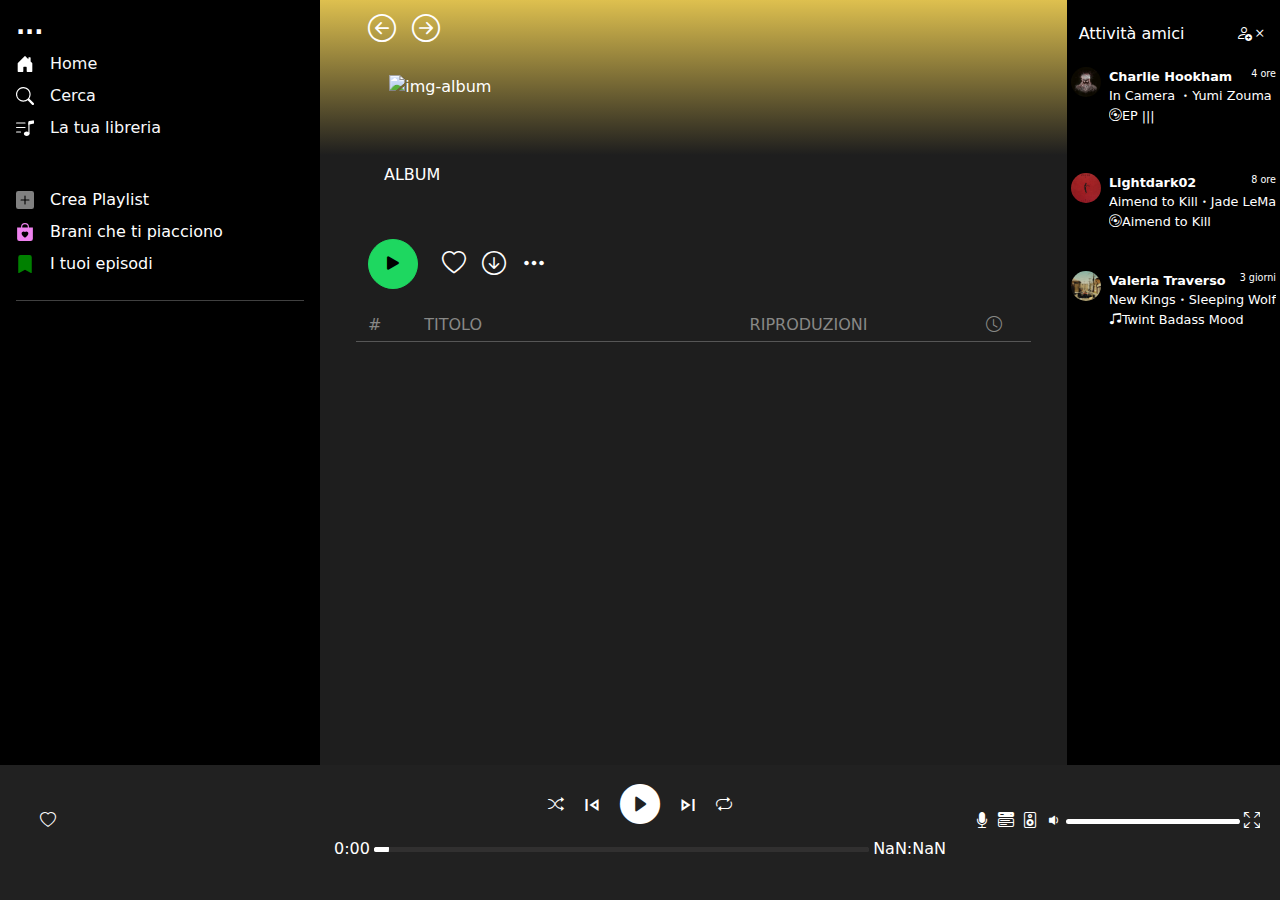
==== albumdetails.html @ baa2edf4 "Merge branch 'main' into newbranc" ====
<!DOCTYPE html>
<html lang="it" data-bs-theme="dark">

<head>
    <meta charset="utf-8" />
    <meta name="viewport" content="width=device-width, initial-scale=1" />
    <title>Album details</title>
    <link href="https://cdn.jsdelivr.net/npm/bootstrap@5.3.3/dist/css/bootstrap.min.css" rel="stylesheet"
        integrity="sha384-QWTKZyjpPEjISv5WaRU9OFeRpok6YctnYmDr5pNlyT2bRjXh0JMhjY6hW+ALEwIH" crossorigin="anonymous" />
    <link rel="stylesheet"
        href="https://fonts.googleapis.com/css2?family=Material+Symbols+Outlined:opsz,wght,FILL,GRAD@24,400,0,0" />
    <link rel="stylesheet" href="assets/style/custom-style.css" />
    <link rel="stylesheet" href="https://cdn.jsdelivr.net/npm/bootstrap-icons@1.11.3/font/bootstrap-icons.min.css">
    <link rel="icon" href="assets/imgs/main/icons8-spotify.svg" type="image/x-icon">

    <style>
        #mobileFooter {
            background-color: rgba(30, 30, 30, 0.96);
        }

        @media screen and (min-width:992px) {
            .divPlayer {
                bottom: 0 !important
            }

        }
    </style>
</head>

<body class="bg-grayMain text-white">
    <header class="d-md-none"></header>

    <main>
        <div class="container-fluid">
            <div class="row">
                <div class="col-3 bg-black d-none d-lg-flex px-3 pt-2 flex-column position-sticky top-0 left-0 overflow-hidden"
                    style="height:100vh">
                    <p class="fs-4 fw-semibold mb-2">...</p>
                    <p class="d-flex align-items-center mb-2"><img src="assets/icons/house-door-fill.svg" alt="homeIcon"
                            class="me-3"><a href="index.html" class="text-decoration-none text-light">Home</a></p>
                    <p class="d-flex align-items-center mb-2"><img src="assets/icons/search.svg" alt="searchIcon"
                            class="me-3"><a href="search.html" class="text-decoration-none text-light">Cerca</a></p>
                    <p class="d-flex align-items-center mb-5"><img src="assets/icons/music-note-list.svg"
                            alt="libraryIcon" class="me-3"><a href="#" class="text-decoration-none text-light">La tua
                            libreria</a></p>
                    <p class="d-flex align-items-center mb-2"><img src="assets/icons/plus-square-fill.svg"
                            alt="playIcon" class="me-3">Crea Playlist</p>
                    <p class="d-flex align-items-center mb-2"><img src="assets/icons/bag-heart-fill.svg" alt="heartIcon"
                            class="me-3">Brani che ti piacciono</p>
                    <p class="d-flex align-items-center mb-2"><img src="assets/icons/bookmark-fill.svg"
                            alt="episodesIcon" class="me-3">I tuoi episodi</p>
                    <hr style="border-width:1px">
                    <div>
                        <!-- Div che conterrà la lista delle playlist -->
                    </div>
                </div>
                <div class="col-12  px-5 pt-5 col-lg-7  albumHead" id="albumdettagli" style="margin-bottom: 40%;" id="centerColumn">
                    <div class="row ">
                        <div class="d-flex mt-2">
                            <i class="bi bi-arrow-left-circle fs-3"></i>
                            <i class="bi bi-arrow-right-circle fs-3 ms-3"></i>
                        </div>
                        <div class="col-3 col-md-12 text-md-center col-lg-3 mt-3 mt-lg-5 mt-sm-5 mt-xl-4">
                            <img src="" class="img-fluid" id="imgDetails" alt="img-album">
                        </div>
                        <div class="col-9 col-lg-9 d-flex flex-column ms-3  fs-sm-4  mt-xl-5 mt-xxl-8   ">
                            <p class="mt-3 mb-1">ALBUM</p>
                            <h1 class="flex-grow-2 mb-2 fs-9 fw-bold" id="title"></h1>
                            <p class="flex-grow-1" id="artist"></p>
                          </div>

                    </div>
                    <div class="mt-4 d-flex align-items-center">
                        <button type="button"  id="playArtist"  class="btn btn-primary rounded-circle me-2 "> <i class="bi bi-play-fill fs-4"></i></button>
                        <i class="bi bi-heart ms-lg-3 fs-4"></i>
                        <i class="bi bi-arrow-down-circle fs-4 ms-3"></i>
                        <i class="bi bi-three-dots fs-4 ms-3"></i>


                    </div>
                    <div class="row mt-4">
                        <div class="col-1 text-undertitle">
                            <p class="mb-1">#</p>
                        </div>
                        <div class="col-6 text-undertitle  ">
                            <p class="mb-0">TITOLO</p>
                        </div>
                        <div class="col-4 text-undertitle p-0">
                            <p class="mb-0">RIPRODUZIONI</p>
                        </div>
                        <div class="col-1">
                            <i class="bi bi-clock text-undertitle"></i>
                        </div>
                        <hr>
                    </div>

                    <div class="row mt-2" id="lists">


                    </div>

                </div>
                <div class="px-1 col-2 bg-black d-none d-lg-flex  flex-column align-content-start position-sticky top-0 right-0 overflow-hidden"
                    style="height:100vh">
                    <div class="d-flex justify-content-between m-2 align-items-center">
                        <h6 class="my-3 ">Attività amici</h6> <span><i class="bi bi-person-add "></i><i
                                class="bi bi-x "></i></span>
                    </div>
                    <div class="row h-10 mb-4 mb-md-3">
                        <div class="col-2 d-none d-lg-block">
                            <img src="./assets/imgs/main/image-1.jpg" alt="foto profilo utente"
                                class="rounded-circle h-10">
                        </div>
                        <div class="col-10 ">
                            <p class="d-flex justify-content-between my-0 fs-small"> <span class=" fw-bold">Charlie
                                    Hookham
                                </span> <span class="fs-supersmall">4 ore</span></p>
                            <p class="my-0 fs-small truncateText"><span>In Camera </span><i
                                    class="bi bi-dot "></i><span>Yumi
                                    Zouma</span></p>
                            <p class=" fs-small truncateText"><i class="bi bi-disc"></i>EP ||| </p>
                        </div>
                    </div>
                    <div class="row h-10 mb-2 mb-md-2 ">
                        <div class="col-2 d-none d-lg-block">
                            <img src="./assets/imgs/main/image-11.jpg" alt="foto profilo utente"
                                class="rounded-circle h-10">
                        </div>
                        <div class="col-10 ">
                            <p class="d-flex justify-content-between my-0 fs-small"> <span
                                    class=" fw-bold">Lightdark02</span> <span class="fs-supersmall">8 ore</span></p>
                            <p class="d-flex my-0 fs-small truncateText"><span>Aimend to Kill</span><i
                                    class="bi bi-dot"></i><span>Jade
                                    LeMac</span></p>
                            <p class="fs-11 truncateText"><i class="bi bi-disc"></i>Aimend to Kill </p>
                        </div>
                    </div>
                    <div class="row h-10">
                        <div class="col-2 d-none d-lg-block">
                            <img src="./assets/imgs/main/image-12.jpg" alt="foto profilo utente"
                                class="rounded-circle h-10">
                        </div>
                        <div class="col-10">
                            <p class="d-flex justify-content-between my-0 fs-small"> <span class=" fw-bold">Valeria
                                    Traverso</span> <span class="fs-supersmall">3 giorni</span></p>
                            <p class="d-flex my-0 fs-small truncateText"><span>New Kings </span><i
                                    class="bi bi-dot "></i><span class="fs-11">Sleeping Wolf</span></p>
                            <p class="fs-11 truncateText"><i class="bi bi-music-note-beamed"></i>Twint Badass Mood</p>
                        </div>
                    </div>
                </div>
            </div>
        </div>

        <!-- 

         </div> -->
    </main>

     <!--Player  -->
     <div class="divPlayer bg-grayMain align-items-center p-3  position-fixed bottom-10 w-100 z-3 h-15">
        <audio id="audio" crossorigin="anonymous">
            <source src="https://cdn-preview-5.dzcdn.net/stream/c-56b90c84e99cca5b7e5c7f5059e4696f-2.mp3"
                type="audio/mpeg">
            Your browser does not support the audio element.
        </audio>
        <div class="row">
            <div class="col-3 d-flex justify-content-st align-items-center text-start">
                <div class="d-flex align-items-center">
                    <div>
                        <div class="loading" id="loader"></div>
                        <img id="imgPlayer" class="divImgPlayer d-none" src="assets/imgs/search/image-1.jpeg"
                            alt="image player">
                    </div>

                    <div class="ms-2 d-none d-md-block">
                        <h6 id="titlePlayer" class="m-0"></h6>
                        <p id="artistPlayer" class="m-0"></p>
                    </div>
                    <div class="ms-2">
                        <i id="heart" class="bi bi-heart ms-2"></i>
                        <!--<i class="bi bi-heart-fill"></i> -->
                    </div>
                </div>

            </div>
            <div class="col-6 d-flex flex-column justify-content-center align-items-center z-10">
                <div class="d-flex justify-content-center align-items-center mb-2">
                    <i id="shuffleButton" class="bi bi-shuffle"></i>
                    <i id="resetButton" class="material-symbols-outlined ms-3">
                        skip_previous
                    </i>
                    <i id="play" class="bi bi-play-circle-fill ms-3 display-6"></i>
                    <i id="nextTrack" class="material-symbols-outlined ms-3">
                        skip_next
                    </i>
                    <i id="loopButton" class="bi bi-repeat ms-3"></i>
                </div>
                <div class="w-100 d-flex align-items-center">
                    <p id="currentDuration" class="m-0 me-1">0:00</p>
                    <input type="range" id="rangeAudio" class="slider w-90">
                    <p id="maxDuration" class="m-0 ms-1">3:23</p>
                </div>
            </div>
            <div class="col-3 d-flex justify-content-end align-items-center">
                <i class="bi bi-mic-fill mx-1 d-none d-lg-inline-block"></i>
                <i class="bi bi-menu-button-wide-fill mx-1 d-none d-lg-inline-block"></i>
                <i class="bi bi-speaker mx-1 d-none d-lg-inline-block"></i>

                <i class="bi bi-volume-down-fill mx-1 d-none d-md-block"></i>
                <input type="range" id="volumeControl" class="slider d-none d-md-block" min="0" max="1" step="0.01"
                    value="1">

                <i class="bi bi-arrows-fullscreen mx-1 d-none d-lg-inline-block"></i>
            </div>
        </div>
    </div>

    <div class='container-fluid position-fixed bottom-0 h-10 d-lg-none d-flex justify-content-between align-items-center'
        id="mobileFooter">
        <a href='index.html'>
            <div class="icon w-100 d-flex flex-column align-items-center ">
                <img src="assets/icons/house-door-fill.svg" alt="home" class=" d-block w-100">
                <a class="text-decoration-none text-white">Home</a>
            </div>
        </a>
        <a href='search.html'>
            <div class="icon w-100 d-flex flex-column align-items-center">
                <img src="assets/icons/search.svg" alt="search" class=" d-block w-100">
                <a class="text-decoration-none text-white">Cerca</a>
            </div>
        </a>
        <a href="library.html">
            <div class="icon w-100  d-flex flex-column align-items-center">
                <img src="assets/icons/music-note-list.svg" alt="music" class="d-block w-100">
                <a class="text-decoration-none text-white">La tua libreria</a>
            </div>
        </a>
    </div>


    <script src="https://cdn.jsdelivr.net/npm/bootstrap@5.3.3/dist/js/bootstrap.bundle.min.js"
        integrity="sha384-YvpcrYf0tY3lHB60NNkmXc5s9fDVZLESaAA55NDzOxhy9GkcIdslK1eN7N6jIeHz"
        crossorigin="anonymous"></script>
</body>
<script type="module" src="assets/js/albumdetails.js"></script>

</html>
---- assets/style/custom-style.css ----
@charset "UTF-8";
@import url("https://fonts.googleapis.com/css?family=Inconsolata:700");
.divImgPlayer {
  width: 50px;
}

.slider {
  height: 5px;
}

.divPlayer i {
  cursor: pointer;
  -webkit-user-select: none;
     -moz-user-select: none;
          user-select: none;
}

.bg-linear-gradient {
  background: linear-gradient(to right, #000000, #1E1E1E);
}

.position-top-negative {
  top: -35px;
}

.position-left-nextIcon {
  left: -25em;
}

.radius-top-left {
  border-top-left-radius: 15px;
}

.radius-top-right {
  border-top-right-radius: 15px;
}

.radius-bottom-right {
  border-bottom-right-radius: 15px;
}

.radius-bottom-left {
  border-bottom-left-radius: 15px;
}

.scaleHover {
  transition: transform 0.3s linear 0s, display 0.3s linear 0s;
}

.scaleHover:hover {
  transform: scale(1.05);
  background-color: #313030;
  z-index: 2;
}

.scaleHover:hover .card-body {
  display: block !important;
}

.scaleHover:hover .circle-button {
  display: block !important;
}

@keyframes slideInTop {
  0% {
    transform: translateY(10px);
    opacity: 0;
  }
  50% {
    transform: translateY(5px);
    opacity: 0.7;
  }
  100% {
    transform: translateY(0px);
    opacity: 1;
  }
}
.position-relative:hover .circle-button {
  display: block;
  /* Mostra il pulsante */
  animation-name: slideInTop;
  animation-timing-function: ease-in;
  animation-duration: 0.2s;
  animation-iteration-count: 1;
}

.truncateText {
  white-space: nowrap;
  overflow: hidden;
  text-overflow: ellipsis;
}

* {
  margin: 0;
  padding: 0;
  box-sizing: border-box;
}

html,
body {
  width: 100%;
  height: 100%;
}

body {
  background: #252525;
}

#albumdettagli {
  padding-top: 0 !important;
}

.container-fluid, .container-xxl, .container-xl, .container-lg, .container-md, .container-sm {
  background-color: #1E1E1E;
}

.artist-img {
  width: 30px;
  height: 30px;
  border-radius: 50%;
  -o-object-fit: cover;
     object-fit: cover;
}

.albumHead {
  background: #1E1E1E;
  background: linear-gradient(0deg, #1E1E1E 60%, #DEC04F 100%);
}

.underTitle {
  color: #888886;
}

input[type=range] {
  /* removing default appearance */
  -webkit-appearance: none;
  -moz-appearance: none;
       appearance: none;
  /* creating a custom design */
  width: 100%;
  cursor: pointer;
  outline: none;
  /*  slider progress trick  */
  overflow: hidden;
  border-radius: 16px;
}

input[type=range]::-webkit-slider-runnable-track {
  height: 20px;
  background: #313030;
  border-radius: 16px;
}

/* Track: Mozilla Firefox */
input[type=range]::-moz-range-track {
  height: 20px;
  background: #313030;
  border-radius: 16px;
}

/* Thumb: webkit */
input[type=range]::-webkit-slider-thumb {
  /* removing default appearance */
  -webkit-appearance: none;
  appearance: none;
  /* creating a custom design */
  height: 20px;
  width: 15px;
  background-color: #fff;
  border-radius: 50%;
  border: 2px solid white;
  /*  slider progress trick  */
  box-shadow: -407px 0 0 400px white;
}

/* Thumb: Firefox */
input[type=range]::-moz-range-thumb {
  height: 20px;
  width: 15px;
  background-color: #fff;
  border-radius: 50%;
  border: 1px solid white;
  /*  slider progress trick  */
  box-shadow: -407px 0 0 400px white;
}

.selected-title {
  color: #1ED760;
  font-weight: bold; /* Facoltativo: aggiunge peso al testo */
}

.search-container {
  position: relative;
  width: 100%; /* Assicurati che il contenitore abbia una larghezza specificata o ereditata */
  max-width: 600px; /* Limita la larghezza massima del contenitore, se necessario */
}

.inputSearch {
  width: 40px; /* Larghezza iniziale */
  height: 40px; /* Altezza dell'input */
  border-radius: 20px; /* Cerchio */
  border: 2px solid #888; /* Bordo */
  padding-left: 40px; /* Spazio per l'icona */
  outline: none;
  transition: width 0.8s ease, border-radius 0.8s ease, background-color 0.8s ease; /* Durata aumentata */
  background-color: #1B1B1B; /* Colore di sfondo */
  box-sizing: border-box; /* Include il padding nella larghezza totale */
}
.inputSearch.expanded {
  width: 100%; /* Espande l'input a tutta la larghezza del contenitore */
  border-radius: 10px; /* Riduce il raggio dei bordi */
  border-color: #ccc; /* Cambia il colore del bordo */
}
.inputSearch::-moz-placeholder {
  color: #aaa; /* Colore del placeholder */
  -moz-transition: opacity 0.8s ease;
  transition: opacity 0.8s ease; /* Durata aumentata */
}
.inputSearch::placeholder {
  color: #aaa; /* Colore del placeholder */
  transition: opacity 0.8s ease; /* Durata aumentata */
}
.inputSearch:focus::-moz-placeholder {
  opacity: 0; /* Nasconde il placeholder quando l'input è in focus */
}
.inputSearch:focus::placeholder {
  opacity: 0; /* Nasconde il placeholder quando l'input è in focus */
}

.search-icon {
  position: absolute;
  left: 12px; /* Posizionamento dell'icona all'interno dell'input */
  top: 50%;
  transform: translateY(-50%);
  pointer-events: none; /* Evita che l'icona sia cliccabile */
  color: #aaa; /* Colore dell'icona */
  font-size: 1.2em; /* Dimensione dell'icona */
}

.scopri .bg-red {
  background-color: #E13300;
}
.scopri .bg-blue {
  background-color: #1E3264;
}
.scopri .bg-pink {
  background-color: #E8115C;
}
.scopri .bg-green {
  background-color: #158A08;
}
.scopri .bg-brown {
  background-color: #BC5800;
}
.scopri .bg-violet {
  background-color: #8C67AC;
}
.scopri .bg-orange {
  background-color: #D84000;
}

/*!
 * Bootstrap  v5.3.3 (https://getbootstrap.com/)
 * Copyright 2011-2024 The Bootstrap Authors
 * Licensed under MIT (https://github.com/twbs/bootstrap/blob/main/LICENSE)
 */
:root,
[data-bs-theme=light] {
  --bs-blue: #0d6efd;
  --bs-indigo: #6610f2;
  --bs-purple: #6f42c1;
  --bs-pink: #d63384;
  --bs-red: #dc3545;
  --bs-orange: #fd7e14;
  --bs-yellow: #ffc107;
  --bs-green: #198754;
  --bs-teal: #20c997;
  --bs-cyan: #0dcaf0;
  --bs-black: #000;
  --bs-white: #fff;
  --bs-gray: #6c757d;
  --bs-gray-dark: #343a40;
  --bs-gray-100: #f8f9fa;
  --bs-gray-200: #e9ecef;
  --bs-gray-300: #dee2e6;
  --bs-gray-400: #ced4da;
  --bs-gray-500: #adb5bd;
  --bs-gray-600: #6c757d;
  --bs-gray-700: #495057;
  --bs-gray-800: #343a40;
  --bs-gray-900: #212529;
  --bs-primary: #1ED760;
  --bs-secondary: #6c757d;
  --bs-success: #1ACB98;
  --bs-info: #0dcaf0;
  --bs-warning: #FFAA46;
  --bs-danger: #dc3545;
  --bs-light: #f8f9fa;
  --bs-dark: #313030;
  --bs-grayground: #000000;
  --bs-grayMain: #212121;
  --bs-grayCard: #2C2C2C;
  --bs-chit: #4498E7;
  --bs-undertitle: #888886;
  --bs-min: #CEC7AD;
  --bs-primary-rgb: 30, 215, 96;
  --bs-secondary-rgb: 108, 117, 125;
  --bs-success-rgb: 26, 203, 152;
  --bs-info-rgb: 13, 202, 240;
  --bs-warning-rgb: 255, 170, 70;
  --bs-danger-rgb: 220, 53, 69;
  --bs-light-rgb: 248, 249, 250;
  --bs-dark-rgb: 49, 48, 48;
  --bs-grayground-rgb: 0, 0, 0;
  --bs-grayMain-rgb: 33, 33, 33;
  --bs-grayCard-rgb: 44, 44, 44;
  --bs-chit-rgb: 68, 152, 231;
  --bs-undertitle-rgb: 136, 136, 134;
  --bs-min-rgb: 206, 199, 173;
  --bs-primary-text-emphasis: #052c65;
  --bs-secondary-text-emphasis: #2b2f32;
  --bs-success-text-emphasis: #0a3622;
  --bs-info-text-emphasis: #055160;
  --bs-warning-text-emphasis: #664d03;
  --bs-danger-text-emphasis: #58151c;
  --bs-light-text-emphasis: #495057;
  --bs-dark-text-emphasis: #495057;
  --bs-primary-bg-subtle: #cfe2ff;
  --bs-secondary-bg-subtle: #e2e3e5;
  --bs-success-bg-subtle: #d1e7dd;
  --bs-info-bg-subtle: #cff4fc;
  --bs-warning-bg-subtle: #fff3cd;
  --bs-danger-bg-subtle: #f8d7da;
  --bs-light-bg-subtle: #fcfcfd;
  --bs-dark-bg-subtle: #ced4da;
  --bs-primary-border-subtle: #9ec5fe;
  --bs-secondary-border-subtle: #c4c8cb;
  --bs-success-border-subtle: #a3cfbb;
  --bs-info-border-subtle: #9eeaf9;
  --bs-warning-border-subtle: #ffe69c;
  --bs-danger-border-subtle: #f1aeb5;
  --bs-light-border-subtle: #e9ecef;
  --bs-dark-border-subtle: #adb5bd;
  --bs-white-rgb: 255, 255, 255;
  --bs-black-rgb: 0, 0, 0;
  --bs-font-sans-serif: system-ui, -apple-system, "Segoe UI", Roboto, "Helvetica Neue", "Noto Sans", "Liberation Sans", Arial, sans-serif, "Apple Color Emoji", "Segoe UI Emoji", "Segoe UI Symbol", "Noto Color Emoji";
  --bs-font-monospace: SFMono-Regular, Menlo, Monaco, Consolas, "Liberation Mono", "Courier New", monospace;
  --bs-gradient: linear-gradient(180deg, rgba(255, 255, 255, 0.15), rgba(255, 255, 255, 0));
  --bs-body-font-family: var(--bs-font-sans-serif);
  --bs-body-font-size: 1rem;
  --bs-body-font-weight: 400;
  --bs-body-line-height: 1.5;
  --bs-body-color: #212529;
  --bs-body-color-rgb: 33, 37, 41;
  --bs-body-bg: #fff;
  --bs-body-bg-rgb: 255, 255, 255;
  --bs-emphasis-color: #000;
  --bs-emphasis-color-rgb: 0, 0, 0;
  --bs-secondary-color: rgba(33, 37, 41, 0.75);
  --bs-secondary-color-rgb: 33, 37, 41;
  --bs-secondary-bg: #e9ecef;
  --bs-secondary-bg-rgb: 233, 236, 239;
  --bs-tertiary-color: rgba(33, 37, 41, 0.5);
  --bs-tertiary-color-rgb: 33, 37, 41;
  --bs-tertiary-bg: #f8f9fa;
  --bs-tertiary-bg-rgb: 248, 249, 250;
  --bs-heading-color: inherit;
  --bs-link-color: #0d6efd;
  --bs-link-color-rgb: 13, 110, 253;
  --bs-link-decoration: underline;
  --bs-link-hover-color: #0a58ca;
  --bs-link-hover-color-rgb: 10, 88, 202;
  --bs-code-color: #d63384;
  --bs-highlight-color: #212529;
  --bs-highlight-bg: #fff3cd;
  --bs-border-width: 1px;
  --bs-border-style: solid;
  --bs-border-color: #dee2e6;
  --bs-border-color-translucent: rgba(0, 0, 0, 0.175);
  --bs-border-radius: 0.375rem;
  --bs-border-radius-sm: 0.25rem;
  --bs-border-radius-lg: 0.5rem;
  --bs-border-radius-xl: 1rem;
  --bs-border-radius-xxl: 2rem;
  --bs-border-radius-2xl: var(--bs-border-radius-xxl);
  --bs-border-radius-pill: 50rem;
  --bs-box-shadow: 0 0.5rem 1rem rgba(0, 0, 0, 0.15);
  --bs-box-shadow-sm: 0 0.125rem 0.25rem rgba(0, 0, 0, 0.075);
  --bs-box-shadow-lg: 0 1rem 3rem rgba(0, 0, 0, 0.175);
  --bs-box-shadow-inset: inset 0 1px 2px rgba(0, 0, 0, 0.075);
  --bs-focus-ring-width: 0.25rem;
  --bs-focus-ring-opacity: 0.25;
  --bs-focus-ring-color: rgba(13, 110, 253, 0.25);
  --bs-form-valid-color: #198754;
  --bs-form-valid-border-color: #198754;
  --bs-form-invalid-color: #dc3545;
  --bs-form-invalid-border-color: #dc3545;
}

[data-bs-theme=dark] {
  color-scheme: dark;
  --bs-body-color: #dee2e6;
  --bs-body-color-rgb: 222, 226, 230;
  --bs-body-bg: #212529;
  --bs-body-bg-rgb: 33, 37, 41;
  --bs-emphasis-color: #fff;
  --bs-emphasis-color-rgb: 255, 255, 255;
  --bs-secondary-color: rgba(222, 226, 230, 0.75);
  --bs-secondary-color-rgb: 222, 226, 230;
  --bs-secondary-bg: #343a40;
  --bs-secondary-bg-rgb: 52, 58, 64;
  --bs-tertiary-color: rgba(222, 226, 230, 0.5);
  --bs-tertiary-color-rgb: 222, 226, 230;
  --bs-tertiary-bg: #2b3035;
  --bs-tertiary-bg-rgb: 43, 48, 53;
  --bs-primary-text-emphasis: #6ea8fe;
  --bs-secondary-text-emphasis: #a7acb1;
  --bs-success-text-emphasis: #75b798;
  --bs-info-text-emphasis: #6edff6;
  --bs-warning-text-emphasis: #ffda6a;
  --bs-danger-text-emphasis: #ea868f;
  --bs-light-text-emphasis: #f8f9fa;
  --bs-dark-text-emphasis: #dee2e6;
  --bs-primary-bg-subtle: #031633;
  --bs-secondary-bg-subtle: #161719;
  --bs-success-bg-subtle: #051b11;
  --bs-info-bg-subtle: #032830;
  --bs-warning-bg-subtle: #332701;
  --bs-danger-bg-subtle: #2c0b0e;
  --bs-light-bg-subtle: #343a40;
  --bs-dark-bg-subtle: #1a1d20;
  --bs-primary-border-subtle: #084298;
  --bs-secondary-border-subtle: #41464b;
  --bs-success-border-subtle: #0f5132;
  --bs-info-border-subtle: #087990;
  --bs-warning-border-subtle: #997404;
  --bs-danger-border-subtle: #842029;
  --bs-light-border-subtle: #495057;
  --bs-dark-border-subtle: #343a40;
  --bs-heading-color: inherit;
  --bs-link-color: #6ea8fe;
  --bs-link-hover-color: #8bb9fe;
  --bs-link-color-rgb: 110, 168, 254;
  --bs-link-hover-color-rgb: 139, 185, 254;
  --bs-code-color: #e685b5;
  --bs-highlight-color: #dee2e6;
  --bs-highlight-bg: #664d03;
  --bs-border-color: #495057;
  --bs-border-color-translucent: rgba(255, 255, 255, 0.15);
  --bs-form-valid-color: #75b798;
  --bs-form-valid-border-color: #75b798;
  --bs-form-invalid-color: #ea868f;
  --bs-form-invalid-border-color: #ea868f;
}

*,
*::before,
*::after {
  box-sizing: border-box;
}

@media (prefers-reduced-motion: no-preference) {
  :root {
    scroll-behavior: smooth;
  }
}

body {
  margin: 0;
  font-family: var(--bs-body-font-family);
  font-size: var(--bs-body-font-size);
  font-weight: var(--bs-body-font-weight);
  line-height: var(--bs-body-line-height);
  color: var(--bs-body-color);
  text-align: var(--bs-body-text-align);
  background-color: var(--bs-body-bg);
  -webkit-text-size-adjust: 100%;
  -webkit-tap-highlight-color: rgba(0, 0, 0, 0);
}

hr {
  margin: 1rem 0;
  color: inherit;
  border: 0;
  border-top: var(--bs-border-width) solid;
  opacity: 0.25;
}

h6, .h6, h5, .h5, h4, .h4, h3, .h3, h2, .h2, h1, .h1 {
  margin-top: 0;
  margin-bottom: 0.5rem;
  font-weight: 500;
  line-height: 1.2;
  color: var(--bs-heading-color);
}

h1, .h1 {
  font-size: calc(1.375rem + 1.5vw);
}
@media (min-width: 1200px) {
  h1, .h1 {
    font-size: 2.5rem;
  }
}

h2, .h2 {
  font-size: calc(1.325rem + 0.9vw);
}
@media (min-width: 1200px) {
  h2, .h2 {
    font-size: 2rem;
  }
}

h3, .h3 {
  font-size: calc(1.3rem + 0.6vw);
}
@media (min-width: 1200px) {
  h3, .h3 {
    font-size: 1.75rem;
  }
}

h4, .h4 {
  font-size: calc(1.275rem + 0.3vw);
}
@media (min-width: 1200px) {
  h4, .h4 {
    font-size: 1.5rem;
  }
}

h5, .h5 {
  font-size: 1.25rem;
}

h6, .h6 {
  font-size: 1rem;
}

p {
  margin-top: 0;
  margin-bottom: 1rem;
}

abbr[title] {
  -webkit-text-decoration: underline dotted;
          text-decoration: underline dotted;
  cursor: help;
  -webkit-text-decoration-skip-ink: none;
          text-decoration-skip-ink: none;
}

address {
  margin-bottom: 1rem;
  font-style: normal;
  line-height: inherit;
}

ol,
ul {
  padding-left: 2rem;
}

ol,
ul,
dl {
  margin-top: 0;
  margin-bottom: 1rem;
}

ol ol,
ul ul,
ol ul,
ul ol {
  margin-bottom: 0;
}

dt {
  font-weight: 700;
}

dd {
  margin-bottom: 0.5rem;
  margin-left: 0;
}

blockquote {
  margin: 0 0 1rem;
}

b,
strong {
  font-weight: bolder;
}

small, .small {
  font-size: 0.875em;
}

mark, .mark {
  padding: 0.1875em;
  color: var(--bs-highlight-color);
  background-color: var(--bs-highlight-bg);
}

sub,
sup {
  position: relative;
  font-size: 0.75em;
  line-height: 0;
  vertical-align: baseline;
}

sub {
  bottom: -0.25em;
}

sup {
  top: -0.5em;
}

a {
  color: rgba(var(--bs-link-color-rgb), var(--bs-link-opacity, 1));
  text-decoration: underline;
}
a:hover {
  --bs-link-color-rgb: var(--bs-link-hover-color-rgb);
}

a:not([href]):not([class]), a:not([href]):not([class]):hover {
  color: inherit;
  text-decoration: none;
}

pre,
code,
kbd,
samp {
  font-family: var(--bs-font-monospace);
  font-size: 1em;
}

pre {
  display: block;
  margin-top: 0;
  margin-bottom: 1rem;
  overflow: auto;
  font-size: 0.875em;
}
pre code {
  font-size: inherit;
  color: inherit;
  word-break: normal;
}

code {
  font-size: 0.875em;
  color: var(--bs-code-color);
  word-wrap: break-word;
}
a > code {
  color: inherit;
}

kbd {
  padding: 0.1875rem 0.375rem;
  font-size: 0.875em;
  color: var(--bs-body-bg);
  background-color: var(--bs-body-color);
  border-radius: 0.25rem;
}
kbd kbd {
  padding: 0;
  font-size: 1em;
}

figure {
  margin: 0 0 1rem;
}

img,
svg {
  vertical-align: middle;
}

table {
  caption-side: bottom;
  border-collapse: collapse;
}

caption {
  padding-top: 0.5rem;
  padding-bottom: 0.5rem;
  color: var(--bs-secondary-color);
  text-align: left;
}

th {
  text-align: inherit;
  text-align: -webkit-match-parent;
}

thead,
tbody,
tfoot,
tr,
td,
th {
  border-color: inherit;
  border-style: solid;
  border-width: 0;
}

label {
  display: inline-block;
}

button {
  border-radius: 0;
}

button:focus:not(:focus-visible) {
  outline: 0;
}

input,
button,
select,
optgroup,
textarea {
  margin: 0;
  font-family: inherit;
  font-size: inherit;
  line-height: inherit;
}

button,
select {
  text-transform: none;
}

[role=button] {
  cursor: pointer;
}

select {
  word-wrap: normal;
}
select:disabled {
  opacity: 1;
}

[list]:not([type=date]):not([type=datetime-local]):not([type=month]):not([type=week]):not([type=time])::-webkit-calendar-picker-indicator {
  display: none !important;
}

button,
[type=button],
[type=reset],
[type=submit] {
  -webkit-appearance: button;
}
button:not(:disabled),
[type=button]:not(:disabled),
[type=reset]:not(:disabled),
[type=submit]:not(:disabled) {
  cursor: pointer;
}

::-moz-focus-inner {
  padding: 0;
  border-style: none;
}

textarea {
  resize: vertical;
}

fieldset {
  min-width: 0;
  padding: 0;
  margin: 0;
  border: 0;
}

legend {
  float: left;
  width: 100%;
  padding: 0;
  margin-bottom: 0.5rem;
  font-size: calc(1.275rem + 0.3vw);
  line-height: inherit;
}
@media (min-width: 1200px) {
  legend {
    font-size: 1.5rem;
  }
}
legend + * {
  clear: left;
}

::-webkit-datetime-edit-fields-wrapper,
::-webkit-datetime-edit-text,
::-webkit-datetime-edit-minute,
::-webkit-datetime-edit-hour-field,
::-webkit-datetime-edit-day-field,
::-webkit-datetime-edit-month-field,
::-webkit-datetime-edit-year-field {
  padding: 0;
}

::-webkit-inner-spin-button {
  height: auto;
}

[type=search] {
  -webkit-appearance: textfield;
  outline-offset: -2px;
}

/* rtl:raw:
[type="tel"],
[type="url"],
[type="email"],
[type="number"] {
  direction: ltr;
}
*/
::-webkit-search-decoration {
  -webkit-appearance: none;
}

::-webkit-color-swatch-wrapper {
  padding: 0;
}

::file-selector-button {
  font: inherit;
  -webkit-appearance: button;
}

output {
  display: inline-block;
}

iframe {
  border: 0;
}

summary {
  display: list-item;
  cursor: pointer;
}

progress {
  vertical-align: baseline;
}

[hidden] {
  display: none !important;
}

.lead {
  font-size: 1.25rem;
  font-weight: 300;
}

.display-1 {
  font-size: calc(1.625rem + 4.5vw);
  font-weight: 300;
  line-height: 1.2;
}
@media (min-width: 1200px) {
  .display-1 {
    font-size: 5rem;
  }
}

.display-2 {
  font-size: calc(1.575rem + 3.9vw);
  font-weight: 300;
  line-height: 1.2;
}
@media (min-width: 1200px) {
  .display-2 {
    font-size: 4.5rem;
  }
}

.display-3 {
  font-size: calc(1.525rem + 3.3vw);
  font-weight: 300;
  line-height: 1.2;
}
@media (min-width: 1200px) {
  .display-3 {
    font-size: 4rem;
  }
}

.display-4 {
  font-size: calc(1.475rem + 2.7vw);
  font-weight: 300;
  line-height: 1.2;
}
@media (min-width: 1200px) {
  .display-4 {
    font-size: 3.5rem;
  }
}

.display-5 {
  font-size: calc(1.425rem + 2.1vw);
  font-weight: 300;
  line-height: 1.2;
}
@media (min-width: 1200px) {
  .display-5 {
    font-size: 3rem;
  }
}

.display-6 {
  font-size: calc(1.375rem + 1.5vw);
  font-weight: 300;
  line-height: 1.2;
}
@media (min-width: 1200px) {
  .display-6 {
    font-size: 2.5rem;
  }
}

.display-7 {
  font-size: calc(1.325rem + 0.9vw);
  font-weight: 300;
  line-height: 1.2;
}
@media (min-width: 1200px) {
  .display-7 {
    font-size: 2rem;
  }
}

.display-8 {
  font-size: calc(1.275rem + 0.3vw);
  font-weight: 300;
  line-height: 1.2;
}
@media (min-width: 1200px) {
  .display-8 {
    font-size: 1.5rem;
  }
}

.display-9 {
  font-size: 1rem;
  font-weight: 300;
  line-height: 1.2;
}

.display-10 {
  font-size: 0.5rem;
  font-weight: 300;
  line-height: 1.2;
}

.list-unstyled {
  padding-left: 0;
  list-style: none;
}

.list-inline {
  padding-left: 0;
  list-style: none;
}

.list-inline-item {
  display: inline-block;
}
.list-inline-item:not(:last-child) {
  margin-right: 0.5rem;
}

.initialism {
  font-size: 0.875em;
  text-transform: uppercase;
}

.blockquote {
  margin-bottom: 1rem;
  font-size: 1.25rem;
}
.blockquote > :last-child {
  margin-bottom: 0;
}

.blockquote-footer {
  margin-top: -1rem;
  margin-bottom: 1rem;
  font-size: 0.875em;
  color: #6c757d;
}
.blockquote-footer::before {
  content: "— ";
}

.img-fluid {
  max-width: 100%;
  height: auto;
}

.img-thumbnail {
  padding: 0.25rem;
  background-color: var(--bs-body-bg);
  border: var(--bs-border-width) solid var(--bs-border-color);
  border-radius: var(--bs-border-radius);
  max-width: 100%;
  height: auto;
}

.figure {
  display: inline-block;
}

.figure-img {
  margin-bottom: 0.5rem;
  line-height: 1;
}

.figure-caption {
  font-size: 0.875em;
  color: var(--bs-secondary-color);
}

.container,
.container-fluid,
.container-xxl,
.container-xl,
.container-lg,
.container-md,
.container-sm {
  --bs-gutter-x: 1.5rem;
  --bs-gutter-y: 0;
  width: 100%;
  padding-right: calc(var(--bs-gutter-x) * 0.5);
  padding-left: calc(var(--bs-gutter-x) * 0.5);
  margin-right: auto;
  margin-left: auto;
}

@media (min-width: 576px) {
  .container-sm, .container {
    max-width: 540px;
  }
}
@media (min-width: 768px) {
  .container-md, .container-sm, .container {
    max-width: 720px;
  }
}
@media (min-width: 992px) {
  .container-lg, .container-md, .container-sm, .container {
    max-width: 960px;
  }
}
@media (min-width: 1200px) {
  .container-xl, .container-lg, .container-md, .container-sm, .container {
    max-width: 1140px;
  }
}
@media (min-width: 1400px) {
  .container-xxl, .container-xl, .container-lg, .container-md, .container-sm, .container {
    max-width: 1320px;
  }
}
:root {
  --bs-breakpoint-xs: 0;
  --bs-breakpoint-sm: 576px;
  --bs-breakpoint-md: 768px;
  --bs-breakpoint-lg: 992px;
  --bs-breakpoint-xl: 1200px;
  --bs-breakpoint-xxl: 1400px;
}

.row {
  --bs-gutter-x: 1.5rem;
  --bs-gutter-y: 0;
  display: flex;
  flex-wrap: wrap;
  margin-top: calc(-1 * var(--bs-gutter-y));
  margin-right: calc(-0.5 * var(--bs-gutter-x));
  margin-left: calc(-0.5 * var(--bs-gutter-x));
}
.row > * {
  flex-shrink: 0;
  width: 100%;
  max-width: 100%;
  padding-right: calc(var(--bs-gutter-x) * 0.5);
  padding-left: calc(var(--bs-gutter-x) * 0.5);
  margin-top: var(--bs-gutter-y);
}

.col {
  flex: 1 0 0%;
}

.row-cols-auto > * {
  flex: 0 0 auto;
  width: auto;
}

.row-cols-1 > * {
  flex: 0 0 auto;
  width: 100%;
}

.row-cols-2 > * {
  flex: 0 0 auto;
  width: 50%;
}

.row-cols-3 > * {
  flex: 0 0 auto;
  width: 33.33333333%;
}

.row-cols-4 > * {
  flex: 0 0 auto;
  width: 25%;
}

.row-cols-5 > * {
  flex: 0 0 auto;
  width: 20%;
}

.row-cols-6 > * {
  flex: 0 0 auto;
  width: 16.66666667%;
}

.col-auto {
  flex: 0 0 auto;
  width: auto;
}

.col-1 {
  flex: 0 0 auto;
  width: 8.33333333%;
}

.col-2 {
  flex: 0 0 auto;
  width: 16.66666667%;
}

.col-3 {
  flex: 0 0 auto;
  width: 25%;
}

.col-4 {
  flex: 0 0 auto;
  width: 33.33333333%;
}

.col-5 {
  flex: 0 0 auto;
  width: 41.66666667%;
}

.col-6 {
  flex: 0 0 auto;
  width: 50%;
}

.col-7 {
  flex: 0 0 auto;
  width: 58.33333333%;
}

.col-8 {
  flex: 0 0 auto;
  width: 66.66666667%;
}

.col-9 {
  flex: 0 0 auto;
  width: 75%;
}

.col-10 {
  flex: 0 0 auto;
  width: 83.33333333%;
}

.col-11 {
  flex: 0 0 auto;
  width: 91.66666667%;
}

.col-12 {
  flex: 0 0 auto;
  width: 100%;
}

.offset-1 {
  margin-left: 8.33333333%;
}

.offset-2 {
  margin-left: 16.66666667%;
}

.offset-3 {
  margin-left: 25%;
}

.offset-4 {
  margin-left: 33.33333333%;
}

.offset-5 {
  margin-left: 41.66666667%;
}

.offset-6 {
  margin-left: 50%;
}

.offset-7 {
  margin-left: 58.33333333%;
}

.offset-8 {
  margin-left: 66.66666667%;
}

.offset-9 {
  margin-left: 75%;
}

.offset-10 {
  margin-left: 83.33333333%;
}

.offset-11 {
  margin-left: 91.66666667%;
}

.g-0,
.gx-0 {
  --bs-gutter-x: 0;
}

.g-0,
.gy-0 {
  --bs-gutter-y: 0;
}

.g-1,
.gx-1 {
  --bs-gutter-x: 0.25rem;
}

.g-1,
.gy-1 {
  --bs-gutter-y: 0.25rem;
}

.g-2,
.gx-2 {
  --bs-gutter-x: 0.5rem;
}

.g-2,
.gy-2 {
  --bs-gutter-y: 0.5rem;
}

.g-3,
.gx-3 {
  --bs-gutter-x: 1rem;
}

.g-3,
.gy-3 {
  --bs-gutter-y: 1rem;
}

.g-4,
.gx-4 {
  --bs-gutter-x: 1.5rem;
}

.g-4,
.gy-4 {
  --bs-gutter-y: 1.5rem;
}

.g-5,
.gx-5 {
  --bs-gutter-x: 3rem;
}

.g-5,
.gy-5 {
  --bs-gutter-y: 3rem;
}

.g-6,
.gx-6 {
  --bs-gutter-x: 4rem;
}

.g-6,
.gy-6 {
  --bs-gutter-y: 4rem;
}

.g-7,
.gx-7 {
  --bs-gutter-x: 5rem;
}

.g-7,
.gy-7 {
  --bs-gutter-y: 5rem;
}

.g-8,
.gx-8 {
  --bs-gutter-x: 6rem;
}

.g-8,
.gy-8 {
  --bs-gutter-y: 6rem;
}

.g-9,
.gx-9 {
  --bs-gutter-x: 7rem;
}

.g-9,
.gy-9 {
  --bs-gutter-y: 7rem;
}

.g-10,
.gx-10 {
  --bs-gutter-x: 8rem;
}

.g-10,
.gy-10 {
  --bs-gutter-y: 8rem;
}

@media (min-width: 576px) {
  .col-sm {
    flex: 1 0 0%;
  }
  .row-cols-sm-auto > * {
    flex: 0 0 auto;
    width: auto;
  }
  .row-cols-sm-1 > * {
    flex: 0 0 auto;
    width: 100%;
  }
  .row-cols-sm-2 > * {
    flex: 0 0 auto;
    width: 50%;
  }
  .row-cols-sm-3 > * {
    flex: 0 0 auto;
    width: 33.33333333%;
  }
  .row-cols-sm-4 > * {
    flex: 0 0 auto;
    width: 25%;
  }
  .row-cols-sm-5 > * {
    flex: 0 0 auto;
    width: 20%;
  }
  .row-cols-sm-6 > * {
    flex: 0 0 auto;
    width: 16.66666667%;
  }
  .col-sm-auto {
    flex: 0 0 auto;
    width: auto;
  }
  .col-sm-1 {
    flex: 0 0 auto;
    width: 8.33333333%;
  }
  .col-sm-2 {
    flex: 0 0 auto;
    width: 16.66666667%;
  }
  .col-sm-3 {
    flex: 0 0 auto;
    width: 25%;
  }
  .col-sm-4 {
    flex: 0 0 auto;
    width: 33.33333333%;
  }
  .col-sm-5 {
    flex: 0 0 auto;
    width: 41.66666667%;
  }
  .col-sm-6 {
    flex: 0 0 auto;
    width: 50%;
  }
  .col-sm-7 {
    flex: 0 0 auto;
    width: 58.33333333%;
  }
  .col-sm-8 {
    flex: 0 0 auto;
    width: 66.66666667%;
  }
  .col-sm-9 {
    flex: 0 0 auto;
    width: 75%;
  }
  .col-sm-10 {
    flex: 0 0 auto;
    width: 83.33333333%;
  }
  .col-sm-11 {
    flex: 0 0 auto;
    width: 91.66666667%;
  }
  .col-sm-12 {
    flex: 0 0 auto;
    width: 100%;
  }
  .offset-sm-0 {
    margin-left: 0;
  }
  .offset-sm-1 {
    margin-left: 8.33333333%;
  }
  .offset-sm-2 {
    margin-left: 16.66666667%;
  }
  .offset-sm-3 {
    margin-left: 25%;
  }
  .offset-sm-4 {
    margin-left: 33.33333333%;
  }
  .offset-sm-5 {
    margin-left: 41.66666667%;
  }
  .offset-sm-6 {
    margin-left: 50%;
  }
  .offset-sm-7 {
    margin-left: 58.33333333%;
  }
  .offset-sm-8 {
    margin-left: 66.66666667%;
  }
  .offset-sm-9 {
    margin-left: 75%;
  }
  .offset-sm-10 {
    margin-left: 83.33333333%;
  }
  .offset-sm-11 {
    margin-left: 91.66666667%;
  }
  .g-sm-0,
  .gx-sm-0 {
    --bs-gutter-x: 0;
  }
  .g-sm-0,
  .gy-sm-0 {
    --bs-gutter-y: 0;
  }
  .g-sm-1,
  .gx-sm-1 {
    --bs-gutter-x: 0.25rem;
  }
  .g-sm-1,
  .gy-sm-1 {
    --bs-gutter-y: 0.25rem;
  }
  .g-sm-2,
  .gx-sm-2 {
    --bs-gutter-x: 0.5rem;
  }
  .g-sm-2,
  .gy-sm-2 {
    --bs-gutter-y: 0.5rem;
  }
  .g-sm-3,
  .gx-sm-3 {
    --bs-gutter-x: 1rem;
  }
  .g-sm-3,
  .gy-sm-3 {
    --bs-gutter-y: 1rem;
  }
  .g-sm-4,
  .gx-sm-4 {
    --bs-gutter-x: 1.5rem;
  }
  .g-sm-4,
  .gy-sm-4 {
    --bs-gutter-y: 1.5rem;
  }
  .g-sm-5,
  .gx-sm-5 {
    --bs-gutter-x: 3rem;
  }
  .g-sm-5,
  .gy-sm-5 {
    --bs-gutter-y: 3rem;
  }
  .g-sm-6,
  .gx-sm-6 {
    --bs-gutter-x: 4rem;
  }
  .g-sm-6,
  .gy-sm-6 {
    --bs-gutter-y: 4rem;
  }
  .g-sm-7,
  .gx-sm-7 {
    --bs-gutter-x: 5rem;
  }
  .g-sm-7,
  .gy-sm-7 {
    --bs-gutter-y: 5rem;
  }
  .g-sm-8,
  .gx-sm-8 {
    --bs-gutter-x: 6rem;
  }
  .g-sm-8,
  .gy-sm-8 {
    --bs-gutter-y: 6rem;
  }
  .g-sm-9,
  .gx-sm-9 {
    --bs-gutter-x: 7rem;
  }
  .g-sm-9,
  .gy-sm-9 {
    --bs-gutter-y: 7rem;
  }
  .g-sm-10,
  .gx-sm-10 {
    --bs-gutter-x: 8rem;
  }
  .g-sm-10,
  .gy-sm-10 {
    --bs-gutter-y: 8rem;
  }
}
@media (min-width: 768px) {
  .col-md {
    flex: 1 0 0%;
  }
  .row-cols-md-auto > * {
    flex: 0 0 auto;
    width: auto;
  }
  .row-cols-md-1 > * {
    flex: 0 0 auto;
    width: 100%;
  }
  .row-cols-md-2 > * {
    flex: 0 0 auto;
    width: 50%;
  }
  .row-cols-md-3 > * {
    flex: 0 0 auto;
    width: 33.33333333%;
  }
  .row-cols-md-4 > * {
    flex: 0 0 auto;
    width: 25%;
  }
  .row-cols-md-5 > * {
    flex: 0 0 auto;
    width: 20%;
  }
  .row-cols-md-6 > * {
    flex: 0 0 auto;
    width: 16.66666667%;
  }
  .col-md-auto {
    flex: 0 0 auto;
    width: auto;
  }
  .col-md-1 {
    flex: 0 0 auto;
    width: 8.33333333%;
  }
  .col-md-2 {
    flex: 0 0 auto;
    width: 16.66666667%;
  }
  .col-md-3 {
    flex: 0 0 auto;
    width: 25%;
  }
  .col-md-4 {
    flex: 0 0 auto;
    width: 33.33333333%;
  }
  .col-md-5 {
    flex: 0 0 auto;
    width: 41.66666667%;
  }
  .col-md-6 {
    flex: 0 0 auto;
    width: 50%;
  }
  .col-md-7 {
    flex: 0 0 auto;
    width: 58.33333333%;
  }
  .col-md-8 {
    flex: 0 0 auto;
    width: 66.66666667%;
  }
  .col-md-9 {
    flex: 0 0 auto;
    width: 75%;
  }
  .col-md-10 {
    flex: 0 0 auto;
    width: 83.33333333%;
  }
  .col-md-11 {
    flex: 0 0 auto;
    width: 91.66666667%;
  }
  .col-md-12 {
    flex: 0 0 auto;
    width: 100%;
  }
  .offset-md-0 {
    margin-left: 0;
  }
  .offset-md-1 {
    margin-left: 8.33333333%;
  }
  .offset-md-2 {
    margin-left: 16.66666667%;
  }
  .offset-md-3 {
    margin-left: 25%;
  }
  .offset-md-4 {
    margin-left: 33.33333333%;
  }
  .offset-md-5 {
    margin-left: 41.66666667%;
  }
  .offset-md-6 {
    margin-left: 50%;
  }
  .offset-md-7 {
    margin-left: 58.33333333%;
  }
  .offset-md-8 {
    margin-left: 66.66666667%;
  }
  .offset-md-9 {
    margin-left: 75%;
  }
  .offset-md-10 {
    margin-left: 83.33333333%;
  }
  .offset-md-11 {
    margin-left: 91.66666667%;
  }
  .g-md-0,
  .gx-md-0 {
    --bs-gutter-x: 0;
  }
  .g-md-0,
  .gy-md-0 {
    --bs-gutter-y: 0;
  }
  .g-md-1,
  .gx-md-1 {
    --bs-gutter-x: 0.25rem;
  }
  .g-md-1,
  .gy-md-1 {
    --bs-gutter-y: 0.25rem;
  }
  .g-md-2,
  .gx-md-2 {
    --bs-gutter-x: 0.5rem;
  }
  .g-md-2,
  .gy-md-2 {
    --bs-gutter-y: 0.5rem;
  }
  .g-md-3,
  .gx-md-3 {
    --bs-gutter-x: 1rem;
  }
  .g-md-3,
  .gy-md-3 {
    --bs-gutter-y: 1rem;
  }
  .g-md-4,
  .gx-md-4 {
    --bs-gutter-x: 1.5rem;
  }
  .g-md-4,
  .gy-md-4 {
    --bs-gutter-y: 1.5rem;
  }
  .g-md-5,
  .gx-md-5 {
    --bs-gutter-x: 3rem;
  }
  .g-md-5,
  .gy-md-5 {
    --bs-gutter-y: 3rem;
  }
  .g-md-6,
  .gx-md-6 {
    --bs-gutter-x: 4rem;
  }
  .g-md-6,
  .gy-md-6 {
    --bs-gutter-y: 4rem;
  }
  .g-md-7,
  .gx-md-7 {
    --bs-gutter-x: 5rem;
  }
  .g-md-7,
  .gy-md-7 {
    --bs-gutter-y: 5rem;
  }
  .g-md-8,
  .gx-md-8 {
    --bs-gutter-x: 6rem;
  }
  .g-md-8,
  .gy-md-8 {
    --bs-gutter-y: 6rem;
  }
  .g-md-9,
  .gx-md-9 {
    --bs-gutter-x: 7rem;
  }
  .g-md-9,
  .gy-md-9 {
    --bs-gutter-y: 7rem;
  }
  .g-md-10,
  .gx-md-10 {
    --bs-gutter-x: 8rem;
  }
  .g-md-10,
  .gy-md-10 {
    --bs-gutter-y: 8rem;
  }
}
@media (min-width: 992px) {
  .col-lg {
    flex: 1 0 0%;
  }
  .row-cols-lg-auto > * {
    flex: 0 0 auto;
    width: auto;
  }
  .row-cols-lg-1 > * {
    flex: 0 0 auto;
    width: 100%;
  }
  .row-cols-lg-2 > * {
    flex: 0 0 auto;
    width: 50%;
  }
  .row-cols-lg-3 > * {
    flex: 0 0 auto;
    width: 33.33333333%;
  }
  .row-cols-lg-4 > * {
    flex: 0 0 auto;
    width: 25%;
  }
  .row-cols-lg-5 > * {
    flex: 0 0 auto;
    width: 20%;
  }
  .row-cols-lg-6 > * {
    flex: 0 0 auto;
    width: 16.66666667%;
  }
  .col-lg-auto {
    flex: 0 0 auto;
    width: auto;
  }
  .col-lg-1 {
    flex: 0 0 auto;
    width: 8.33333333%;
  }
  .col-lg-2 {
    flex: 0 0 auto;
    width: 16.66666667%;
  }
  .col-lg-3 {
    flex: 0 0 auto;
    width: 25%;
  }
  .col-lg-4 {
    flex: 0 0 auto;
    width: 33.33333333%;
  }
  .col-lg-5 {
    flex: 0 0 auto;
    width: 41.66666667%;
  }
  .col-lg-6 {
    flex: 0 0 auto;
    width: 50%;
  }
  .col-lg-7 {
    flex: 0 0 auto;
    width: 58.33333333%;
  }
  .col-lg-8 {
    flex: 0 0 auto;
    width: 66.66666667%;
  }
  .col-lg-9 {
    flex: 0 0 auto;
    width: 75%;
  }
  .col-lg-10 {
    flex: 0 0 auto;
    width: 83.33333333%;
  }
  .col-lg-11 {
    flex: 0 0 auto;
    width: 91.66666667%;
  }
  .col-lg-12 {
    flex: 0 0 auto;
    width: 100%;
  }
  .offset-lg-0 {
    margin-left: 0;
  }
  .offset-lg-1 {
    margin-left: 8.33333333%;
  }
  .offset-lg-2 {
    margin-left: 16.66666667%;
  }
  .offset-lg-3 {
    margin-left: 25%;
  }
  .offset-lg-4 {
    margin-left: 33.33333333%;
  }
  .offset-lg-5 {
    margin-left: 41.66666667%;
  }
  .offset-lg-6 {
    margin-left: 50%;
  }
  .offset-lg-7 {
    margin-left: 58.33333333%;
  }
  .offset-lg-8 {
    margin-left: 66.66666667%;
  }
  .offset-lg-9 {
    margin-left: 75%;
  }
  .offset-lg-10 {
    margin-left: 83.33333333%;
  }
  .offset-lg-11 {
    margin-left: 91.66666667%;
  }
  .g-lg-0,
  .gx-lg-0 {
    --bs-gutter-x: 0;
  }
  .g-lg-0,
  .gy-lg-0 {
    --bs-gutter-y: 0;
  }
  .g-lg-1,
  .gx-lg-1 {
    --bs-gutter-x: 0.25rem;
  }
  .g-lg-1,
  .gy-lg-1 {
    --bs-gutter-y: 0.25rem;
  }
  .g-lg-2,
  .gx-lg-2 {
    --bs-gutter-x: 0.5rem;
  }
  .g-lg-2,
  .gy-lg-2 {
    --bs-gutter-y: 0.5rem;
  }
  .g-lg-3,
  .gx-lg-3 {
    --bs-gutter-x: 1rem;
  }
  .g-lg-3,
  .gy-lg-3 {
    --bs-gutter-y: 1rem;
  }
  .g-lg-4,
  .gx-lg-4 {
    --bs-gutter-x: 1.5rem;
  }
  .g-lg-4,
  .gy-lg-4 {
    --bs-gutter-y: 1.5rem;
  }
  .g-lg-5,
  .gx-lg-5 {
    --bs-gutter-x: 3rem;
  }
  .g-lg-5,
  .gy-lg-5 {
    --bs-gutter-y: 3rem;
  }
  .g-lg-6,
  .gx-lg-6 {
    --bs-gutter-x: 4rem;
  }
  .g-lg-6,
  .gy-lg-6 {
    --bs-gutter-y: 4rem;
  }
  .g-lg-7,
  .gx-lg-7 {
    --bs-gutter-x: 5rem;
  }
  .g-lg-7,
  .gy-lg-7 {
    --bs-gutter-y: 5rem;
  }
  .g-lg-8,
  .gx-lg-8 {
    --bs-gutter-x: 6rem;
  }
  .g-lg-8,
  .gy-lg-8 {
    --bs-gutter-y: 6rem;
  }
  .g-lg-9,
  .gx-lg-9 {
    --bs-gutter-x: 7rem;
  }
  .g-lg-9,
  .gy-lg-9 {
    --bs-gutter-y: 7rem;
  }
  .g-lg-10,
  .gx-lg-10 {
    --bs-gutter-x: 8rem;
  }
  .g-lg-10,
  .gy-lg-10 {
    --bs-gutter-y: 8rem;
  }
}
@media (min-width: 1200px) {
  .col-xl {
    flex: 1 0 0%;
  }
  .row-cols-xl-auto > * {
    flex: 0 0 auto;
    width: auto;
  }
  .row-cols-xl-1 > * {
    flex: 0 0 auto;
    width: 100%;
  }
  .row-cols-xl-2 > * {
    flex: 0 0 auto;
    width: 50%;
  }
  .row-cols-xl-3 > * {
    flex: 0 0 auto;
    width: 33.33333333%;
  }
  .row-cols-xl-4 > * {
    flex: 0 0 auto;
    width: 25%;
  }
  .row-cols-xl-5 > * {
    flex: 0 0 auto;
    width: 20%;
  }
  .row-cols-xl-6 > * {
    flex: 0 0 auto;
    width: 16.66666667%;
  }
  .col-xl-auto {
    flex: 0 0 auto;
    width: auto;
  }
  .col-xl-1 {
    flex: 0 0 auto;
    width: 8.33333333%;
  }
  .col-xl-2 {
    flex: 0 0 auto;
    width: 16.66666667%;
  }
  .col-xl-3 {
    flex: 0 0 auto;
    width: 25%;
  }
  .col-xl-4 {
    flex: 0 0 auto;
    width: 33.33333333%;
  }
  .col-xl-5 {
    flex: 0 0 auto;
    width: 41.66666667%;
  }
  .col-xl-6 {
    flex: 0 0 auto;
    width: 50%;
  }
  .col-xl-7 {
    flex: 0 0 auto;
    width: 58.33333333%;
  }
  .col-xl-8 {
    flex: 0 0 auto;
    width: 66.66666667%;
  }
  .col-xl-9 {
    flex: 0 0 auto;
    width: 75%;
  }
  .col-xl-10 {
    flex: 0 0 auto;
    width: 83.33333333%;
  }
  .col-xl-11 {
    flex: 0 0 auto;
    width: 91.66666667%;
  }
  .col-xl-12 {
    flex: 0 0 auto;
    width: 100%;
  }
  .offset-xl-0 {
    margin-left: 0;
  }
  .offset-xl-1 {
    margin-left: 8.33333333%;
  }
  .offset-xl-2 {
    margin-left: 16.66666667%;
  }
  .offset-xl-3 {
    margin-left: 25%;
  }
  .offset-xl-4 {
    margin-left: 33.33333333%;
  }
  .offset-xl-5 {
    margin-left: 41.66666667%;
  }
  .offset-xl-6 {
    margin-left: 50%;
  }
  .offset-xl-7 {
    margin-left: 58.33333333%;
  }
  .offset-xl-8 {
    margin-left: 66.66666667%;
  }
  .offset-xl-9 {
    margin-left: 75%;
  }
  .offset-xl-10 {
    margin-left: 83.33333333%;
  }
  .offset-xl-11 {
    margin-left: 91.66666667%;
  }
  .g-xl-0,
  .gx-xl-0 {
    --bs-gutter-x: 0;
  }
  .g-xl-0,
  .gy-xl-0 {
    --bs-gutter-y: 0;
  }
  .g-xl-1,
  .gx-xl-1 {
    --bs-gutter-x: 0.25rem;
  }
  .g-xl-1,
  .gy-xl-1 {
    --bs-gutter-y: 0.25rem;
  }
  .g-xl-2,
  .gx-xl-2 {
    --bs-gutter-x: 0.5rem;
  }
  .g-xl-2,
  .gy-xl-2 {
    --bs-gutter-y: 0.5rem;
  }
  .g-xl-3,
  .gx-xl-3 {
    --bs-gutter-x: 1rem;
  }
  .g-xl-3,
  .gy-xl-3 {
    --bs-gutter-y: 1rem;
  }
  .g-xl-4,
  .gx-xl-4 {
    --bs-gutter-x: 1.5rem;
  }
  .g-xl-4,
  .gy-xl-4 {
    --bs-gutter-y: 1.5rem;
  }
  .g-xl-5,
  .gx-xl-5 {
    --bs-gutter-x: 3rem;
  }
  .g-xl-5,
  .gy-xl-5 {
    --bs-gutter-y: 3rem;
  }
  .g-xl-6,
  .gx-xl-6 {
    --bs-gutter-x: 4rem;
  }
  .g-xl-6,
  .gy-xl-6 {
    --bs-gutter-y: 4rem;
  }
  .g-xl-7,
  .gx-xl-7 {
    --bs-gutter-x: 5rem;
  }
  .g-xl-7,
  .gy-xl-7 {
    --bs-gutter-y: 5rem;
  }
  .g-xl-8,
  .gx-xl-8 {
    --bs-gutter-x: 6rem;
  }
  .g-xl-8,
  .gy-xl-8 {
    --bs-gutter-y: 6rem;
  }
  .g-xl-9,
  .gx-xl-9 {
    --bs-gutter-x: 7rem;
  }
  .g-xl-9,
  .gy-xl-9 {
    --bs-gutter-y: 7rem;
  }
  .g-xl-10,
  .gx-xl-10 {
    --bs-gutter-x: 8rem;
  }
  .g-xl-10,
  .gy-xl-10 {
    --bs-gutter-y: 8rem;
  }
}
@media (min-width: 1400px) {
  .col-xxl {
    flex: 1 0 0%;
  }
  .row-cols-xxl-auto > * {
    flex: 0 0 auto;
    width: auto;
  }
  .row-cols-xxl-1 > * {
    flex: 0 0 auto;
    width: 100%;
  }
  .row-cols-xxl-2 > * {
    flex: 0 0 auto;
    width: 50%;
  }
  .row-cols-xxl-3 > * {
    flex: 0 0 auto;
    width: 33.33333333%;
  }
  .row-cols-xxl-4 > * {
    flex: 0 0 auto;
    width: 25%;
  }
  .row-cols-xxl-5 > * {
    flex: 0 0 auto;
    width: 20%;
  }
  .row-cols-xxl-6 > * {
    flex: 0 0 auto;
    width: 16.66666667%;
  }
  .col-xxl-auto {
    flex: 0 0 auto;
    width: auto;
  }
  .col-xxl-1 {
    flex: 0 0 auto;
    width: 8.33333333%;
  }
  .col-xxl-2 {
    flex: 0 0 auto;
    width: 16.66666667%;
  }
  .col-xxl-3 {
    flex: 0 0 auto;
    width: 25%;
  }
  .col-xxl-4 {
    flex: 0 0 auto;
    width: 33.33333333%;
  }
  .col-xxl-5 {
    flex: 0 0 auto;
    width: 41.66666667%;
  }
  .col-xxl-6 {
    flex: 0 0 auto;
    width: 50%;
  }
  .col-xxl-7 {
    flex: 0 0 auto;
    width: 58.33333333%;
  }
  .col-xxl-8 {
    flex: 0 0 auto;
    width: 66.66666667%;
  }
  .col-xxl-9 {
    flex: 0 0 auto;
    width: 75%;
  }
  .col-xxl-10 {
    flex: 0 0 auto;
    width: 83.33333333%;
  }
  .col-xxl-11 {
    flex: 0 0 auto;
    width: 91.66666667%;
  }
  .col-xxl-12 {
    flex: 0 0 auto;
    width: 100%;
  }
  .offset-xxl-0 {
    margin-left: 0;
  }
  .offset-xxl-1 {
    margin-left: 8.33333333%;
  }
  .offset-xxl-2 {
    margin-left: 16.66666667%;
  }
  .offset-xxl-3 {
    margin-left: 25%;
  }
  .offset-xxl-4 {
    margin-left: 33.33333333%;
  }
  .offset-xxl-5 {
    margin-left: 41.66666667%;
  }
  .offset-xxl-6 {
    margin-left: 50%;
  }
  .offset-xxl-7 {
    margin-left: 58.33333333%;
  }
  .offset-xxl-8 {
    margin-left: 66.66666667%;
  }
  .offset-xxl-9 {
    margin-left: 75%;
  }
  .offset-xxl-10 {
    margin-left: 83.33333333%;
  }
  .offset-xxl-11 {
    margin-left: 91.66666667%;
  }
  .g-xxl-0,
  .gx-xxl-0 {
    --bs-gutter-x: 0;
  }
  .g-xxl-0,
  .gy-xxl-0 {
    --bs-gutter-y: 0;
  }
  .g-xxl-1,
  .gx-xxl-1 {
    --bs-gutter-x: 0.25rem;
  }
  .g-xxl-1,
  .gy-xxl-1 {
    --bs-gutter-y: 0.25rem;
  }
  .g-xxl-2,
  .gx-xxl-2 {
    --bs-gutter-x: 0.5rem;
  }
  .g-xxl-2,
  .gy-xxl-2 {
    --bs-gutter-y: 0.5rem;
  }
  .g-xxl-3,
  .gx-xxl-3 {
    --bs-gutter-x: 1rem;
  }
  .g-xxl-3,
  .gy-xxl-3 {
    --bs-gutter-y: 1rem;
  }
  .g-xxl-4,
  .gx-xxl-4 {
    --bs-gutter-x: 1.5rem;
  }
  .g-xxl-4,
  .gy-xxl-4 {
    --bs-gutter-y: 1.5rem;
  }
  .g-xxl-5,
  .gx-xxl-5 {
    --bs-gutter-x: 3rem;
  }
  .g-xxl-5,
  .gy-xxl-5 {
    --bs-gutter-y: 3rem;
  }
  .g-xxl-6,
  .gx-xxl-6 {
    --bs-gutter-x: 4rem;
  }
  .g-xxl-6,
  .gy-xxl-6 {
    --bs-gutter-y: 4rem;
  }
  .g-xxl-7,
  .gx-xxl-7 {
    --bs-gutter-x: 5rem;
  }
  .g-xxl-7,
  .gy-xxl-7 {
    --bs-gutter-y: 5rem;
  }
  .g-xxl-8,
  .gx-xxl-8 {
    --bs-gutter-x: 6rem;
  }
  .g-xxl-8,
  .gy-xxl-8 {
    --bs-gutter-y: 6rem;
  }
  .g-xxl-9,
  .gx-xxl-9 {
    --bs-gutter-x: 7rem;
  }
  .g-xxl-9,
  .gy-xxl-9 {
    --bs-gutter-y: 7rem;
  }
  .g-xxl-10,
  .gx-xxl-10 {
    --bs-gutter-x: 8rem;
  }
  .g-xxl-10,
  .gy-xxl-10 {
    --bs-gutter-y: 8rem;
  }
}
.table {
  --bs-table-color-type: initial;
  --bs-table-bg-type: initial;
  --bs-table-color-state: initial;
  --bs-table-bg-state: initial;
  --bs-table-color: var(--bs-emphasis-color);
  --bs-table-bg: var(--bs-body-bg);
  --bs-table-border-color: var(--bs-border-color);
  --bs-table-accent-bg: transparent;
  --bs-table-striped-color: var(--bs-emphasis-color);
  --bs-table-striped-bg: rgba(var(--bs-emphasis-color-rgb), 0.05);
  --bs-table-active-color: var(--bs-emphasis-color);
  --bs-table-active-bg: rgba(var(--bs-emphasis-color-rgb), 0.1);
  --bs-table-hover-color: var(--bs-emphasis-color);
  --bs-table-hover-bg: rgba(var(--bs-emphasis-color-rgb), 0.075);
  width: 100%;
  margin-bottom: 1rem;
  vertical-align: top;
  border-color: var(--bs-table-border-color);
}
.table > :not(caption) > * > * {
  padding: 0.5rem 0.5rem;
  color: var(--bs-table-color-state, var(--bs-table-color-type, var(--bs-table-color)));
  background-color: var(--bs-table-bg);
  border-bottom-width: var(--bs-border-width);
  box-shadow: inset 0 0 0 9999px var(--bs-table-bg-state, var(--bs-table-bg-type, var(--bs-table-accent-bg)));
}
.table > tbody {
  vertical-align: inherit;
}
.table > thead {
  vertical-align: bottom;
}

.table-group-divider {
  border-top: calc(var(--bs-border-width) * 2) solid currentcolor;
}

.caption-top {
  caption-side: top;
}

.table-sm > :not(caption) > * > * {
  padding: 0.25rem 0.25rem;
}

.table-bordered > :not(caption) > * {
  border-width: var(--bs-border-width) 0;
}
.table-bordered > :not(caption) > * > * {
  border-width: 0 var(--bs-border-width);
}

.table-borderless > :not(caption) > * > * {
  border-bottom-width: 0;
}
.table-borderless > :not(:first-child) {
  border-top-width: 0;
}

.table-striped > tbody > tr:nth-of-type(odd) > * {
  --bs-table-color-type: var(--bs-table-striped-color);
  --bs-table-bg-type: var(--bs-table-striped-bg);
}

.table-striped-columns > :not(caption) > tr > :nth-child(even) {
  --bs-table-color-type: var(--bs-table-striped-color);
  --bs-table-bg-type: var(--bs-table-striped-bg);
}

.table-active {
  --bs-table-color-state: var(--bs-table-active-color);
  --bs-table-bg-state: var(--bs-table-active-bg);
}

.table-hover > tbody > tr:hover > * {
  --bs-table-color-state: var(--bs-table-hover-color);
  --bs-table-bg-state: var(--bs-table-hover-bg);
}

.table-primary {
  --bs-table-color: #000;
  --bs-table-bg: #cfe2ff;
  --bs-table-border-color: #a6b5cc;
  --bs-table-striped-bg: #c5d7f2;
  --bs-table-striped-color: #000;
  --bs-table-active-bg: #bacbe6;
  --bs-table-active-color: #000;
  --bs-table-hover-bg: #bfd1ec;
  --bs-table-hover-color: #000;
  color: var(--bs-table-color);
  border-color: var(--bs-table-border-color);
}

.table-secondary {
  --bs-table-color: #000;
  --bs-table-bg: #e2e3e5;
  --bs-table-border-color: #b5b6b7;
  --bs-table-striped-bg: #d7d8da;
  --bs-table-striped-color: #000;
  --bs-table-active-bg: #cbccce;
  --bs-table-active-color: #000;
  --bs-table-hover-bg: #d1d2d4;
  --bs-table-hover-color: #000;
  color: var(--bs-table-color);
  border-color: var(--bs-table-border-color);
}

.table-success {
  --bs-table-color: #000;
  --bs-table-bg: #d1e7dd;
  --bs-table-border-color: #a7b9b1;
  --bs-table-striped-bg: #c7dbd2;
  --bs-table-striped-color: #000;
  --bs-table-active-bg: #bcd0c7;
  --bs-table-active-color: #000;
  --bs-table-hover-bg: #c1d6cc;
  --bs-table-hover-color: #000;
  color: var(--bs-table-color);
  border-color: var(--bs-table-border-color);
}

.table-info {
  --bs-table-color: #000;
  --bs-table-bg: #cff4fc;
  --bs-table-border-color: #a6c3ca;
  --bs-table-striped-bg: #c5e8ef;
  --bs-table-striped-color: #000;
  --bs-table-active-bg: #badce3;
  --bs-table-active-color: #000;
  --bs-table-hover-bg: #bfe2e9;
  --bs-table-hover-color: #000;
  color: var(--bs-table-color);
  border-color: var(--bs-table-border-color);
}

.table-warning {
  --bs-table-color: #000;
  --bs-table-bg: #fff3cd;
  --bs-table-border-color: #ccc2a4;
  --bs-table-striped-bg: #f2e7c3;
  --bs-table-striped-color: #000;
  --bs-table-active-bg: #e6dbb9;
  --bs-table-active-color: #000;
  --bs-table-hover-bg: #ece1be;
  --bs-table-hover-color: #000;
  color: var(--bs-table-color);
  border-color: var(--bs-table-border-color);
}

.table-danger {
  --bs-table-color: #000;
  --bs-table-bg: #f8d7da;
  --bs-table-border-color: #c6acae;
  --bs-table-striped-bg: #eccccf;
  --bs-table-striped-color: #000;
  --bs-table-active-bg: #dfc2c4;
  --bs-table-active-color: #000;
  --bs-table-hover-bg: #e5c7ca;
  --bs-table-hover-color: #000;
  color: var(--bs-table-color);
  border-color: var(--bs-table-border-color);
}

.table-light {
  --bs-table-color: #000;
  --bs-table-bg: #f8f9fa;
  --bs-table-border-color: #c6c7c8;
  --bs-table-striped-bg: #ecedee;
  --bs-table-striped-color: #000;
  --bs-table-active-bg: #dfe0e1;
  --bs-table-active-color: #000;
  --bs-table-hover-bg: #e5e6e7;
  --bs-table-hover-color: #000;
  color: var(--bs-table-color);
  border-color: var(--bs-table-border-color);
}

.table-dark {
  --bs-table-color: #fff;
  --bs-table-bg: #212529;
  --bs-table-border-color: #4d5154;
  --bs-table-striped-bg: #2c3034;
  --bs-table-striped-color: #fff;
  --bs-table-active-bg: #373b3e;
  --bs-table-active-color: #fff;
  --bs-table-hover-bg: #323539;
  --bs-table-hover-color: #fff;
  color: var(--bs-table-color);
  border-color: var(--bs-table-border-color);
}

.table-responsive {
  overflow-x: auto;
  -webkit-overflow-scrolling: touch;
}

@media (max-width: 575.98px) {
  .table-responsive-sm {
    overflow-x: auto;
    -webkit-overflow-scrolling: touch;
  }
}
@media (max-width: 767.98px) {
  .table-responsive-md {
    overflow-x: auto;
    -webkit-overflow-scrolling: touch;
  }
}
@media (max-width: 991.98px) {
  .table-responsive-lg {
    overflow-x: auto;
    -webkit-overflow-scrolling: touch;
  }
}
@media (max-width: 1199.98px) {
  .table-responsive-xl {
    overflow-x: auto;
    -webkit-overflow-scrolling: touch;
  }
}
@media (max-width: 1399.98px) {
  .table-responsive-xxl {
    overflow-x: auto;
    -webkit-overflow-scrolling: touch;
  }
}
.form-label {
  margin-bottom: 0.5rem;
}

.col-form-label {
  padding-top: calc(0.375rem + var(--bs-border-width));
  padding-bottom: calc(0.375rem + var(--bs-border-width));
  margin-bottom: 0;
  font-size: inherit;
  line-height: 1.5;
}

.col-form-label-lg {
  padding-top: calc(0.5rem + var(--bs-border-width));
  padding-bottom: calc(0.5rem + var(--bs-border-width));
  font-size: 1.25rem;
}

.col-form-label-sm {
  padding-top: calc(0.25rem + var(--bs-border-width));
  padding-bottom: calc(0.25rem + var(--bs-border-width));
  font-size: 0.875rem;
}

.form-text {
  margin-top: 0.25rem;
  font-size: 0.875em;
  color: var(--bs-secondary-color);
}

.form-control {
  display: block;
  width: 100%;
  padding: 0.375rem 0.75rem;
  font-size: 1rem;
  font-weight: 400;
  line-height: 1.5;
  color: var(--bs-body-color);
  -webkit-appearance: none;
     -moz-appearance: none;
          appearance: none;
  background-color: var(--bs-body-bg);
  background-clip: padding-box;
  border: var(--bs-border-width) solid var(--bs-border-color);
  border-radius: var(--bs-border-radius);
  transition: border-color 0.15s ease-in-out, box-shadow 0.15s ease-in-out;
}
@media (prefers-reduced-motion: reduce) {
  .form-control {
    transition: none;
  }
}
.form-control[type=file] {
  overflow: hidden;
}
.form-control[type=file]:not(:disabled):not([readonly]) {
  cursor: pointer;
}
.form-control:focus {
  color: var(--bs-body-color);
  background-color: var(--bs-body-bg);
  border-color: #86b7fe;
  outline: 0;
  box-shadow: 0 0 0 0.25rem rgba(13, 110, 253, 0.25);
}
.form-control::-webkit-date-and-time-value {
  min-width: 85px;
  height: 1.5em;
  margin: 0;
}
.form-control::-webkit-datetime-edit {
  display: block;
  padding: 0;
}
.form-control::-moz-placeholder {
  color: var(--bs-secondary-color);
  opacity: 1;
}
.form-control::placeholder {
  color: var(--bs-secondary-color);
  opacity: 1;
}
.form-control:disabled {
  background-color: var(--bs-secondary-bg);
  opacity: 1;
}
.form-control::file-selector-button {
  padding: 0.375rem 0.75rem;
  margin: -0.375rem -0.75rem;
  margin-inline-end: 0.75rem;
  color: var(--bs-body-color);
  background-color: var(--bs-tertiary-bg);
  pointer-events: none;
  border-color: inherit;
  border-style: solid;
  border-width: 0;
  border-inline-end-width: var(--bs-border-width);
  border-radius: 0;
  transition: color 0.15s ease-in-out, background-color 0.15s ease-in-out, border-color 0.15s ease-in-out, box-shadow 0.15s ease-in-out;
}
@media (prefers-reduced-motion: reduce) {
  .form-control::file-selector-button {
    transition: none;
  }
}
.form-control:hover:not(:disabled):not([readonly])::file-selector-button {
  background-color: var(--bs-secondary-bg);
}

.form-control-plaintext {
  display: block;
  width: 100%;
  padding: 0.375rem 0;
  margin-bottom: 0;
  line-height: 1.5;
  color: var(--bs-body-color);
  background-color: transparent;
  border: solid transparent;
  border-width: var(--bs-border-width) 0;
}
.form-control-plaintext:focus {
  outline: 0;
}
.form-control-plaintext.form-control-sm, .form-control-plaintext.form-control-lg {
  padding-right: 0;
  padding-left: 0;
}

.form-control-sm {
  min-height: calc(1.5em + 0.5rem + calc(var(--bs-border-width) * 2));
  padding: 0.25rem 0.5rem;
  font-size: 0.875rem;
  border-radius: var(--bs-border-radius-sm);
}
.form-control-sm::file-selector-button {
  padding: 0.25rem 0.5rem;
  margin: -0.25rem -0.5rem;
  margin-inline-end: 0.5rem;
}

.form-control-lg {
  min-height: calc(1.5em + 1rem + calc(var(--bs-border-width) * 2));
  padding: 0.5rem 1rem;
  font-size: 1.25rem;
  border-radius: var(--bs-border-radius-lg);
}
.form-control-lg::file-selector-button {
  padding: 0.5rem 1rem;
  margin: -0.5rem -1rem;
  margin-inline-end: 1rem;
}

textarea.form-control {
  min-height: calc(1.5em + 0.75rem + calc(var(--bs-border-width) * 2));
}
textarea.form-control-sm {
  min-height: calc(1.5em + 0.5rem + calc(var(--bs-border-width) * 2));
}
textarea.form-control-lg {
  min-height: calc(1.5em + 1rem + calc(var(--bs-border-width) * 2));
}

.form-control-color {
  width: 3rem;
  height: calc(1.5em + 0.75rem + calc(var(--bs-border-width) * 2));
  padding: 0.375rem;
}
.form-control-color:not(:disabled):not([readonly]) {
  cursor: pointer;
}
.form-control-color::-moz-color-swatch {
  border: 0 !important;
  border-radius: var(--bs-border-radius);
}
.form-control-color::-webkit-color-swatch {
  border: 0 !important;
  border-radius: var(--bs-border-radius);
}
.form-control-color.form-control-sm {
  height: calc(1.5em + 0.5rem + calc(var(--bs-border-width) * 2));
}
.form-control-color.form-control-lg {
  height: calc(1.5em + 1rem + calc(var(--bs-border-width) * 2));
}

.form-select {
  --bs-form-select-bg-img: url("data:image/svg+xml,%3csvg xmlns='http://www.w3.org/2000/svg' viewBox='0 0 16 16'%3e%3cpath fill='none' stroke='%23343a40' stroke-linecap='round' stroke-linejoin='round' stroke-width='2' d='m2 5 6 6 6-6'/%3e%3c/svg%3e");
  display: block;
  width: 100%;
  padding: 0.375rem 2.25rem 0.375rem 0.75rem;
  font-size: 1rem;
  font-weight: 400;
  line-height: 1.5;
  color: var(--bs-body-color);
  -webkit-appearance: none;
     -moz-appearance: none;
          appearance: none;
  background-color: var(--bs-body-bg);
  background-image: var(--bs-form-select-bg-img), var(--bs-form-select-bg-icon, none);
  background-repeat: no-repeat;
  background-position: right 0.75rem center;
  background-size: 16px 12px;
  border: var(--bs-border-width) solid var(--bs-border-color);
  border-radius: var(--bs-border-radius);
  transition: border-color 0.15s ease-in-out, box-shadow 0.15s ease-in-out;
}
@media (prefers-reduced-motion: reduce) {
  .form-select {
    transition: none;
  }
}
.form-select:focus {
  border-color: #86b7fe;
  outline: 0;
  box-shadow: 0 0 0 0.25rem rgba(13, 110, 253, 0.25);
}
.form-select[multiple], .form-select[size]:not([size="1"]) {
  padding-right: 0.75rem;
  background-image: none;
}
.form-select:disabled {
  background-color: var(--bs-secondary-bg);
}
.form-select:-moz-focusring {
  color: transparent;
  text-shadow: 0 0 0 var(--bs-body-color);
}

.form-select-sm {
  padding-top: 0.25rem;
  padding-bottom: 0.25rem;
  padding-left: 0.5rem;
  font-size: 0.875rem;
  border-radius: var(--bs-border-radius-sm);
}

.form-select-lg {
  padding-top: 0.5rem;
  padding-bottom: 0.5rem;
  padding-left: 1rem;
  font-size: 1.25rem;
  border-radius: var(--bs-border-radius-lg);
}

[data-bs-theme=dark] .form-select {
  --bs-form-select-bg-img: url("data:image/svg+xml,%3csvg xmlns='http://www.w3.org/2000/svg' viewBox='0 0 16 16'%3e%3cpath fill='none' stroke='%23dee2e6' stroke-linecap='round' stroke-linejoin='round' stroke-width='2' d='m2 5 6 6 6-6'/%3e%3c/svg%3e");
}

.form-check {
  display: block;
  min-height: 1.5rem;
  padding-left: 1.5em;
  margin-bottom: 0.125rem;
}
.form-check .form-check-input {
  float: left;
  margin-left: -1.5em;
}

.form-check-reverse {
  padding-right: 1.5em;
  padding-left: 0;
  text-align: right;
}
.form-check-reverse .form-check-input {
  float: right;
  margin-right: -1.5em;
  margin-left: 0;
}

.form-check-input {
  --bs-form-check-bg: var(--bs-body-bg);
  flex-shrink: 0;
  width: 1em;
  height: 1em;
  margin-top: 0.25em;
  vertical-align: top;
  -webkit-appearance: none;
     -moz-appearance: none;
          appearance: none;
  background-color: var(--bs-form-check-bg);
  background-image: var(--bs-form-check-bg-image);
  background-repeat: no-repeat;
  background-position: center;
  background-size: contain;
  border: var(--bs-border-width) solid var(--bs-border-color);
  -webkit-print-color-adjust: exact;
          print-color-adjust: exact;
}
.form-check-input[type=checkbox] {
  border-radius: 0.25em;
}
.form-check-input[type=radio] {
  border-radius: 50%;
}
.form-check-input:active {
  filter: brightness(90%);
}
.form-check-input:focus {
  border-color: #86b7fe;
  outline: 0;
  box-shadow: 0 0 0 0.25rem rgba(13, 110, 253, 0.25);
}
.form-check-input:checked {
  background-color: #0d6efd;
  border-color: #0d6efd;
}
.form-check-input:checked[type=checkbox] {
  --bs-form-check-bg-image: url("data:image/svg+xml,%3csvg xmlns='http://www.w3.org/2000/svg' viewBox='0 0 20 20'%3e%3cpath fill='none' stroke='%23fff' stroke-linecap='round' stroke-linejoin='round' stroke-width='3' d='m6 10 3 3 6-6'/%3e%3c/svg%3e");
}
.form-check-input:checked[type=radio] {
  --bs-form-check-bg-image: url("data:image/svg+xml,%3csvg xmlns='http://www.w3.org/2000/svg' viewBox='-4 -4 8 8'%3e%3ccircle r='2' fill='%23fff'/%3e%3c/svg%3e");
}
.form-check-input[type=checkbox]:indeterminate {
  background-color: #0d6efd;
  border-color: #0d6efd;
  --bs-form-check-bg-image: url("data:image/svg+xml,%3csvg xmlns='http://www.w3.org/2000/svg' viewBox='0 0 20 20'%3e%3cpath fill='none' stroke='%23fff' stroke-linecap='round' stroke-linejoin='round' stroke-width='3' d='M6 10h8'/%3e%3c/svg%3e");
}
.form-check-input:disabled {
  pointer-events: none;
  filter: none;
  opacity: 0.5;
}
.form-check-input[disabled] ~ .form-check-label, .form-check-input:disabled ~ .form-check-label {
  cursor: default;
  opacity: 0.5;
}

.form-switch {
  padding-left: 2.5em;
}
.form-switch .form-check-input {
  --bs-form-switch-bg: url("data:image/svg+xml,%3csvg xmlns='http://www.w3.org/2000/svg' viewBox='-4 -4 8 8'%3e%3ccircle r='3' fill='rgba%280, 0, 0, 0.25%29'/%3e%3c/svg%3e");
  width: 2em;
  margin-left: -2.5em;
  background-image: var(--bs-form-switch-bg);
  background-position: left center;
  border-radius: 2em;
  transition: background-position 0.15s ease-in-out;
}
@media (prefers-reduced-motion: reduce) {
  .form-switch .form-check-input {
    transition: none;
  }
}
.form-switch .form-check-input:focus {
  --bs-form-switch-bg: url("data:image/svg+xml,%3csvg xmlns='http://www.w3.org/2000/svg' viewBox='-4 -4 8 8'%3e%3ccircle r='3' fill='%2386b7fe'/%3e%3c/svg%3e");
}
.form-switch .form-check-input:checked {
  background-position: right center;
  --bs-form-switch-bg: url("data:image/svg+xml,%3csvg xmlns='http://www.w3.org/2000/svg' viewBox='-4 -4 8 8'%3e%3ccircle r='3' fill='%23fff'/%3e%3c/svg%3e");
}
.form-switch.form-check-reverse {
  padding-right: 2.5em;
  padding-left: 0;
}
.form-switch.form-check-reverse .form-check-input {
  margin-right: -2.5em;
  margin-left: 0;
}

.form-check-inline {
  display: inline-block;
  margin-right: 1rem;
}

.btn-check {
  position: absolute;
  clip: rect(0, 0, 0, 0);
  pointer-events: none;
}
.btn-check[disabled] + .btn, .btn-check:disabled + .btn {
  pointer-events: none;
  filter: none;
  opacity: 0.65;
}

[data-bs-theme=dark] .form-switch .form-check-input:not(:checked):not(:focus) {
  --bs-form-switch-bg: url("data:image/svg+xml,%3csvg xmlns='http://www.w3.org/2000/svg' viewBox='-4 -4 8 8'%3e%3ccircle r='3' fill='rgba%28255, 255, 255, 0.25%29'/%3e%3c/svg%3e");
}

.form-range {
  width: 100%;
  height: 1.5rem;
  padding: 0;
  -webkit-appearance: none;
     -moz-appearance: none;
          appearance: none;
  background-color: transparent;
}
.form-range:focus {
  outline: 0;
}
.form-range:focus::-webkit-slider-thumb {
  box-shadow: 0 0 0 1px #fff, 0 0 0 0.25rem rgba(13, 110, 253, 0.25);
}
.form-range:focus::-moz-range-thumb {
  box-shadow: 0 0 0 1px #fff, 0 0 0 0.25rem rgba(13, 110, 253, 0.25);
}
.form-range::-moz-focus-outer {
  border: 0;
}
.form-range::-webkit-slider-thumb {
  width: 1rem;
  height: 1rem;
  margin-top: -0.25rem;
  -webkit-appearance: none;
          appearance: none;
  background-color: #0d6efd;
  border: 0;
  border-radius: 1rem;
  -webkit-transition: background-color 0.15s ease-in-out, border-color 0.15s ease-in-out, box-shadow 0.15s ease-in-out;
  transition: background-color 0.15s ease-in-out, border-color 0.15s ease-in-out, box-shadow 0.15s ease-in-out;
}
@media (prefers-reduced-motion: reduce) {
  .form-range::-webkit-slider-thumb {
    -webkit-transition: none;
    transition: none;
  }
}
.form-range::-webkit-slider-thumb:active {
  background-color: #b6d4fe;
}
.form-range::-webkit-slider-runnable-track {
  width: 100%;
  height: 0.5rem;
  color: transparent;
  cursor: pointer;
  background-color: var(--bs-primary-bg);
  border-color: transparent;
  border-radius: 1rem;
}
.form-range::-moz-range-thumb {
  width: 1rem;
  height: 1rem;
  -moz-appearance: none;
       appearance: none;
  background-color: #0d6efd;
  border: 0;
  border-radius: 1rem;
  -moz-transition: background-color 0.15s ease-in-out, border-color 0.15s ease-in-out, box-shadow 0.15s ease-in-out;
  transition: background-color 0.15s ease-in-out, border-color 0.15s ease-in-out, box-shadow 0.15s ease-in-out;
}
@media (prefers-reduced-motion: reduce) {
  .form-range::-moz-range-thumb {
    -moz-transition: none;
    transition: none;
  }
}
.form-range::-moz-range-thumb:active {
  background-color: #b6d4fe;
}
.form-range::-moz-range-track {
  width: 100%;
  height: 0.5rem;
  color: transparent;
  cursor: pointer;
  background-color: var(--bs-primary-bg);
  border-color: transparent;
  border-radius: 1rem;
}
.form-range:disabled {
  pointer-events: none;
}
.form-range:disabled::-webkit-slider-thumb {
  background-color: var(--bs-secondary-color);
}
.form-range:disabled::-moz-range-thumb {
  background-color: var(--bs-secondary-color);
}

.form-floating {
  position: relative;
}
.form-floating > .form-control,
.form-floating > .form-control-plaintext,
.form-floating > .form-select {
  height: calc(3.5rem + calc(var(--bs-border-width) * 2));
  min-height: calc(3.5rem + calc(var(--bs-border-width) * 2));
  line-height: 1.25;
}
.form-floating > label {
  position: absolute;
  top: 0;
  left: 0;
  z-index: 2;
  height: 100%;
  padding: 1rem 0.75rem;
  overflow: hidden;
  text-align: start;
  text-overflow: ellipsis;
  white-space: nowrap;
  pointer-events: none;
  border: var(--bs-border-width) solid transparent;
  transform-origin: 0 0;
  transition: opacity 0.1s ease-in-out, transform 0.1s ease-in-out;
}
@media (prefers-reduced-motion: reduce) {
  .form-floating > label {
    transition: none;
  }
}
.form-floating > .form-control,
.form-floating > .form-control-plaintext {
  padding: 1rem 0.75rem;
}
.form-floating > .form-control::-moz-placeholder, .form-floating > .form-control-plaintext::-moz-placeholder {
  color: transparent;
}
.form-floating > .form-control::placeholder,
.form-floating > .form-control-plaintext::placeholder {
  color: transparent;
}
.form-floating > .form-control:not(:-moz-placeholder-shown), .form-floating > .form-control-plaintext:not(:-moz-placeholder-shown) {
  padding-top: 1.625rem;
  padding-bottom: 0.625rem;
}
.form-floating > .form-control:focus, .form-floating > .form-control:not(:placeholder-shown),
.form-floating > .form-control-plaintext:focus,
.form-floating > .form-control-plaintext:not(:placeholder-shown) {
  padding-top: 1.625rem;
  padding-bottom: 0.625rem;
}
.form-floating > .form-control:-webkit-autofill,
.form-floating > .form-control-plaintext:-webkit-autofill {
  padding-top: 1.625rem;
  padding-bottom: 0.625rem;
}
.form-floating > .form-select {
  padding-top: 1.625rem;
  padding-bottom: 0.625rem;
}
.form-floating > .form-control:not(:-moz-placeholder-shown) ~ label {
  color: rgba(var(--bs-body-color-rgb), 0.65);
  transform: scale(0.85) translateY(-0.5rem) translateX(0.15rem);
}
.form-floating > .form-control:focus ~ label,
.form-floating > .form-control:not(:placeholder-shown) ~ label,
.form-floating > .form-control-plaintext ~ label,
.form-floating > .form-select ~ label {
  color: rgba(var(--bs-body-color-rgb), 0.65);
  transform: scale(0.85) translateY(-0.5rem) translateX(0.15rem);
}
.form-floating > .form-control:not(:-moz-placeholder-shown) ~ label::after {
  position: absolute;
  inset: 1rem 0.375rem;
  z-index: -1;
  height: 1.5em;
  content: "";
  background-color: var(--bs-body-bg);
  border-radius: var(--bs-border-radius);
}
.form-floating > .form-control:focus ~ label::after,
.form-floating > .form-control:not(:placeholder-shown) ~ label::after,
.form-floating > .form-control-plaintext ~ label::after,
.form-floating > .form-select ~ label::after {
  position: absolute;
  inset: 1rem 0.375rem;
  z-index: -1;
  height: 1.5em;
  content: "";
  background-color: var(--bs-body-bg);
  border-radius: var(--bs-border-radius);
}
.form-floating > .form-control:-webkit-autofill ~ label {
  color: rgba(var(--bs-body-color-rgb), 0.65);
  transform: scale(0.85) translateY(-0.5rem) translateX(0.15rem);
}
.form-floating > .form-control-plaintext ~ label {
  border-width: var(--bs-border-width) 0;
}
.form-floating > :disabled ~ label,
.form-floating > .form-control:disabled ~ label {
  color: #6c757d;
}
.form-floating > :disabled ~ label::after,
.form-floating > .form-control:disabled ~ label::after {
  background-color: var(--bs-secondary-bg);
}

.input-group {
  position: relative;
  display: flex;
  flex-wrap: wrap;
  align-items: stretch;
  width: 100%;
}
.input-group > .form-control,
.input-group > .form-select,
.input-group > .form-floating {
  position: relative;
  flex: 1 1 auto;
  width: 1%;
  min-width: 0;
}
.input-group > .form-control:focus,
.input-group > .form-select:focus,
.input-group > .form-floating:focus-within {
  z-index: 5;
}
.input-group .btn {
  position: relative;
  z-index: 2;
}
.input-group .btn:focus {
  z-index: 5;
}

.input-group-text {
  display: flex;
  align-items: center;
  padding: 0.375rem 0.75rem;
  font-size: 1rem;
  font-weight: 400;
  line-height: 1.5;
  color: var(--bs-body-color);
  text-align: center;
  white-space: nowrap;
  background-color: var(--bs-tertiary-bg);
  border: var(--bs-border-width) solid var(--bs-border-color);
  border-radius: var(--bs-border-radius);
}

.input-group-lg > .form-control,
.input-group-lg > .form-select,
.input-group-lg > .input-group-text,
.input-group-lg > .btn {
  padding: 0.5rem 1rem;
  font-size: 1.25rem;
  border-radius: var(--bs-border-radius-lg);
}

.input-group-sm > .form-control,
.input-group-sm > .form-select,
.input-group-sm > .input-group-text,
.input-group-sm > .btn {
  padding: 0.25rem 0.5rem;
  font-size: 0.875rem;
  border-radius: var(--bs-border-radius-sm);
}

.input-group-lg > .form-select,
.input-group-sm > .form-select {
  padding-right: 3rem;
}

.input-group:not(.has-validation) > :not(:last-child):not(.dropdown-toggle):not(.dropdown-menu):not(.form-floating),
.input-group:not(.has-validation) > .dropdown-toggle:nth-last-child(n+3),
.input-group:not(.has-validation) > .form-floating:not(:last-child) > .form-control,
.input-group:not(.has-validation) > .form-floating:not(:last-child) > .form-select {
  border-top-right-radius: 0;
  border-bottom-right-radius: 0;
}
.input-group.has-validation > :nth-last-child(n+3):not(.dropdown-toggle):not(.dropdown-menu):not(.form-floating),
.input-group.has-validation > .dropdown-toggle:nth-last-child(n+4),
.input-group.has-validation > .form-floating:nth-last-child(n+3) > .form-control,
.input-group.has-validation > .form-floating:nth-last-child(n+3) > .form-select {
  border-top-right-radius: 0;
  border-bottom-right-radius: 0;
}
.input-group > :not(:first-child):not(.dropdown-menu):not(.valid-tooltip):not(.valid-feedback):not(.invalid-tooltip):not(.invalid-feedback) {
  margin-left: calc(var(--bs-border-width) * -1);
  border-top-left-radius: 0;
  border-bottom-left-radius: 0;
}
.input-group > .form-floating:not(:first-child) > .form-control,
.input-group > .form-floating:not(:first-child) > .form-select {
  border-top-left-radius: 0;
  border-bottom-left-radius: 0;
}

.valid-feedback {
  display: none;
  width: 100%;
  margin-top: 0.25rem;
  font-size: 0.875em;
  color: var(--bs-form-valid-color);
}

.valid-tooltip {
  position: absolute;
  top: 100%;
  z-index: 5;
  display: none;
  max-width: 100%;
  padding: 0.25rem 0.5rem;
  margin-top: 0.1rem;
  font-size: 0.875rem;
  color: #fff;
  background-color: var(--bs-success);
  border-radius: var(--bs-border-radius);
}

.was-validated :valid ~ .valid-feedback,
.was-validated :valid ~ .valid-tooltip,
.is-valid ~ .valid-feedback,
.is-valid ~ .valid-tooltip {
  display: block;
}

.was-validated .form-control:valid, .form-control.is-valid {
  border-color: var(--bs-form-valid-border-color);
  padding-right: calc(1.5em + 0.75rem);
  background-image: url("data:image/svg+xml,%3csvg xmlns='http://www.w3.org/2000/svg' viewBox='0 0 8 8'%3e%3cpath fill='%23198754' d='M2.3 6.73.6 4.53c-.4-1.04.46-1.4 1.1-.8l1.1 1.4 3.4-3.8c.6-.63 1.6-.27 1.2.7l-4 4.6c-.43.5-.8.4-1.1.1z'/%3e%3c/svg%3e");
  background-repeat: no-repeat;
  background-position: right calc(0.375em + 0.1875rem) center;
  background-size: calc(0.75em + 0.375rem) calc(0.75em + 0.375rem);
}
.was-validated .form-control:valid:focus, .form-control.is-valid:focus {
  border-color: var(--bs-form-valid-border-color);
  box-shadow: 0 0 0 0.25rem rgba(var(--bs-success-rgb), 0.25);
}

.was-validated textarea.form-control:valid, textarea.form-control.is-valid {
  padding-right: calc(1.5em + 0.75rem);
  background-position: top calc(0.375em + 0.1875rem) right calc(0.375em + 0.1875rem);
}

.was-validated .form-select:valid, .form-select.is-valid {
  border-color: var(--bs-form-valid-border-color);
}
.was-validated .form-select:valid:not([multiple]):not([size]), .was-validated .form-select:valid:not([multiple])[size="1"], .form-select.is-valid:not([multiple]):not([size]), .form-select.is-valid:not([multiple])[size="1"] {
  --bs-form-select-bg-icon: url("data:image/svg+xml,%3csvg xmlns='http://www.w3.org/2000/svg' viewBox='0 0 8 8'%3e%3cpath fill='%23198754' d='M2.3 6.73.6 4.53c-.4-1.04.46-1.4 1.1-.8l1.1 1.4 3.4-3.8c.6-.63 1.6-.27 1.2.7l-4 4.6c-.43.5-.8.4-1.1.1z'/%3e%3c/svg%3e");
  padding-right: 4.125rem;
  background-position: right 0.75rem center, center right 2.25rem;
  background-size: 16px 12px, calc(0.75em + 0.375rem) calc(0.75em + 0.375rem);
}
.was-validated .form-select:valid:focus, .form-select.is-valid:focus {
  border-color: var(--bs-form-valid-border-color);
  box-shadow: 0 0 0 0.25rem rgba(var(--bs-success-rgb), 0.25);
}

.was-validated .form-control-color:valid, .form-control-color.is-valid {
  width: calc(3rem + calc(1.5em + 0.75rem));
}

.was-validated .form-check-input:valid, .form-check-input.is-valid {
  border-color: var(--bs-form-valid-border-color);
}
.was-validated .form-check-input:valid:checked, .form-check-input.is-valid:checked {
  background-color: var(--bs-form-valid-color);
}
.was-validated .form-check-input:valid:focus, .form-check-input.is-valid:focus {
  box-shadow: 0 0 0 0.25rem rgba(var(--bs-success-rgb), 0.25);
}
.was-validated .form-check-input:valid ~ .form-check-label, .form-check-input.is-valid ~ .form-check-label {
  color: var(--bs-form-valid-color);
}

.form-check-inline .form-check-input ~ .valid-feedback {
  margin-left: 0.5em;
}

.was-validated .input-group > .form-control:not(:focus):valid, .input-group > .form-control:not(:focus).is-valid,
.was-validated .input-group > .form-select:not(:focus):valid,
.input-group > .form-select:not(:focus).is-valid,
.was-validated .input-group > .form-floating:not(:focus-within):valid,
.input-group > .form-floating:not(:focus-within).is-valid {
  z-index: 3;
}

.invalid-feedback {
  display: none;
  width: 100%;
  margin-top: 0.25rem;
  font-size: 0.875em;
  color: var(--bs-form-invalid-color);
}

.invalid-tooltip {
  position: absolute;
  top: 100%;
  z-index: 5;
  display: none;
  max-width: 100%;
  padding: 0.25rem 0.5rem;
  margin-top: 0.1rem;
  font-size: 0.875rem;
  color: #fff;
  background-color: var(--bs-danger);
  border-radius: var(--bs-border-radius);
}

.was-validated :invalid ~ .invalid-feedback,
.was-validated :invalid ~ .invalid-tooltip,
.is-invalid ~ .invalid-feedback,
.is-invalid ~ .invalid-tooltip {
  display: block;
}

.was-validated .form-control:invalid, .form-control.is-invalid {
  border-color: var(--bs-form-invalid-border-color);
  padding-right: calc(1.5em + 0.75rem);
  background-image: url("data:image/svg+xml,%3csvg xmlns='http://www.w3.org/2000/svg' viewBox='0 0 12 12' width='12' height='12' fill='none' stroke='%23dc3545'%3e%3ccircle cx='6' cy='6' r='4.5'/%3e%3cpath stroke-linejoin='round' d='M5.8 3.6h.4L6 6.5z'/%3e%3ccircle cx='6' cy='8.2' r='.6' fill='%23dc3545' stroke='none'/%3e%3c/svg%3e");
  background-repeat: no-repeat;
  background-position: right calc(0.375em + 0.1875rem) center;
  background-size: calc(0.75em + 0.375rem) calc(0.75em + 0.375rem);
}
.was-validated .form-control:invalid:focus, .form-control.is-invalid:focus {
  border-color: var(--bs-form-invalid-border-color);
  box-shadow: 0 0 0 0.25rem rgba(var(--bs-danger-rgb), 0.25);
}

.was-validated textarea.form-control:invalid, textarea.form-control.is-invalid {
  padding-right: calc(1.5em + 0.75rem);
  background-position: top calc(0.375em + 0.1875rem) right calc(0.375em + 0.1875rem);
}

.was-validated .form-select:invalid, .form-select.is-invalid {
  border-color: var(--bs-form-invalid-border-color);
}
.was-validated .form-select:invalid:not([multiple]):not([size]), .was-validated .form-select:invalid:not([multiple])[size="1"], .form-select.is-invalid:not([multiple]):not([size]), .form-select.is-invalid:not([multiple])[size="1"] {
  --bs-form-select-bg-icon: url("data:image/svg+xml,%3csvg xmlns='http://www.w3.org/2000/svg' viewBox='0 0 12 12' width='12' height='12' fill='none' stroke='%23dc3545'%3e%3ccircle cx='6' cy='6' r='4.5'/%3e%3cpath stroke-linejoin='round' d='M5.8 3.6h.4L6 6.5z'/%3e%3ccircle cx='6' cy='8.2' r='.6' fill='%23dc3545' stroke='none'/%3e%3c/svg%3e");
  padding-right: 4.125rem;
  background-position: right 0.75rem center, center right 2.25rem;
  background-size: 16px 12px, calc(0.75em + 0.375rem) calc(0.75em + 0.375rem);
}
.was-validated .form-select:invalid:focus, .form-select.is-invalid:focus {
  border-color: var(--bs-form-invalid-border-color);
  box-shadow: 0 0 0 0.25rem rgba(var(--bs-danger-rgb), 0.25);
}

.was-validated .form-control-color:invalid, .form-control-color.is-invalid {
  width: calc(3rem + calc(1.5em + 0.75rem));
}

.was-validated .form-check-input:invalid, .form-check-input.is-invalid {
  border-color: var(--bs-form-invalid-border-color);
}
.was-validated .form-check-input:invalid:checked, .form-check-input.is-invalid:checked {
  background-color: var(--bs-form-invalid-color);
}
.was-validated .form-check-input:invalid:focus, .form-check-input.is-invalid:focus {
  box-shadow: 0 0 0 0.25rem rgba(var(--bs-danger-rgb), 0.25);
}
.was-validated .form-check-input:invalid ~ .form-check-label, .form-check-input.is-invalid ~ .form-check-label {
  color: var(--bs-form-invalid-color);
}

.form-check-inline .form-check-input ~ .invalid-feedback {
  margin-left: 0.5em;
}

.was-validated .input-group > .form-control:not(:focus):invalid, .input-group > .form-control:not(:focus).is-invalid,
.was-validated .input-group > .form-select:not(:focus):invalid,
.input-group > .form-select:not(:focus).is-invalid,
.was-validated .input-group > .form-floating:not(:focus-within):invalid,
.input-group > .form-floating:not(:focus-within).is-invalid {
  z-index: 4;
}

.btn {
  --bs-btn-padding-x: 0.75rem;
  --bs-btn-padding-y: 0.375rem;
  --bs-btn-font-family: ;
  --bs-btn-font-size: 1rem;
  --bs-btn-font-weight: 400;
  --bs-btn-line-height: 1.5;
  --bs-btn-color: var(--bs-body-color);
  --bs-btn-bg: transparent;
  --bs-btn-border-width: var(--bs-border-width);
  --bs-btn-border-color: transparent;
  --bs-btn-border-radius: var(--bs-border-radius);
  --bs-btn-hover-border-color: transparent;
  --bs-btn-box-shadow: inset 0 1px 0 rgba(255, 255, 255, 0.15), 0 1px 1px rgba(0, 0, 0, 0.075);
  --bs-btn-disabled-opacity: 0.65;
  --bs-btn-focus-box-shadow: 0 0 0 0.25rem rgba(var(--bs-btn-focus-shadow-rgb), .5);
  display: inline-block;
  padding: var(--bs-btn-padding-y) var(--bs-btn-padding-x);
  font-family: var(--bs-btn-font-family);
  font-size: var(--bs-btn-font-size);
  font-weight: var(--bs-btn-font-weight);
  line-height: var(--bs-btn-line-height);
  color: var(--bs-btn-color);
  text-align: center;
  text-decoration: none;
  vertical-align: middle;
  cursor: pointer;
  -webkit-user-select: none;
     -moz-user-select: none;
          user-select: none;
  border: var(--bs-btn-border-width) solid var(--bs-btn-border-color);
  border-radius: var(--bs-btn-border-radius);
  background-color: var(--bs-btn-bg);
  transition: color 0.15s ease-in-out, background-color 0.15s ease-in-out, border-color 0.15s ease-in-out, box-shadow 0.15s ease-in-out;
}
@media (prefers-reduced-motion: reduce) {
  .btn {
    transition: none;
  }
}
.btn:hover {
  color: var(--bs-btn-hover-color);
  background-color: var(--bs-btn-hover-bg);
  border-color: var(--bs-btn-hover-border-color);
}
.btn-check + .btn:hover {
  color: var(--bs-btn-color);
  background-color: var(--bs-btn-bg);
  border-color: var(--bs-btn-border-color);
}
.btn:focus-visible {
  color: var(--bs-btn-hover-color);
  background-color: var(--bs-btn-hover-bg);
  border-color: var(--bs-btn-hover-border-color);
  outline: 0;
  box-shadow: var(--bs-btn-focus-box-shadow);
}
.btn-check:focus-visible + .btn {
  border-color: var(--bs-btn-hover-border-color);
  outline: 0;
  box-shadow: var(--bs-btn-focus-box-shadow);
}
.btn-check:checked + .btn, :not(.btn-check) + .btn:active, .btn:first-child:active, .btn.active, .btn.show {
  color: var(--bs-btn-active-color);
  background-color: var(--bs-btn-active-bg);
  border-color: var(--bs-btn-active-border-color);
}
.btn-check:checked + .btn:focus-visible, :not(.btn-check) + .btn:active:focus-visible, .btn:first-child:active:focus-visible, .btn.active:focus-visible, .btn.show:focus-visible {
  box-shadow: var(--bs-btn-focus-box-shadow);
}
.btn-check:checked:focus-visible + .btn {
  box-shadow: var(--bs-btn-focus-box-shadow);
}
.btn:disabled, .btn.disabled, fieldset:disabled .btn {
  color: var(--bs-btn-disabled-color);
  pointer-events: none;
  background-color: var(--bs-btn-disabled-bg);
  border-color: var(--bs-btn-disabled-border-color);
  opacity: var(--bs-btn-disabled-opacity);
}

.btn-primary {
  --bs-btn-color: #000;
  --bs-btn-bg: #1ED760;
  --bs-btn-border-color: #1ED760;
  --bs-btn-hover-color: #000;
  --bs-btn-hover-bg: #40dd78;
  --bs-btn-hover-border-color: #35db70;
  --bs-btn-focus-shadow-rgb: 26, 183, 82;
  --bs-btn-active-color: #000;
  --bs-btn-active-bg: #4bdf80;
  --bs-btn-active-border-color: #35db70;
  --bs-btn-active-shadow: inset 0 3px 5px rgba(0, 0, 0, 0.125);
  --bs-btn-disabled-color: #000;
  --bs-btn-disabled-bg: #1ED760;
  --bs-btn-disabled-border-color: #1ED760;
}

.btn-secondary {
  --bs-btn-color: #fff;
  --bs-btn-bg: #6c757d;
  --bs-btn-border-color: #6c757d;
  --bs-btn-hover-color: #fff;
  --bs-btn-hover-bg: #5c636a;
  --bs-btn-hover-border-color: #565e64;
  --bs-btn-focus-shadow-rgb: 130, 138, 145;
  --bs-btn-active-color: #fff;
  --bs-btn-active-bg: #565e64;
  --bs-btn-active-border-color: #51585e;
  --bs-btn-active-shadow: inset 0 3px 5px rgba(0, 0, 0, 0.125);
  --bs-btn-disabled-color: #fff;
  --bs-btn-disabled-bg: #6c757d;
  --bs-btn-disabled-border-color: #6c757d;
}

.btn-success {
  --bs-btn-color: #000;
  --bs-btn-bg: #1ACB98;
  --bs-btn-border-color: #1ACB98;
  --bs-btn-hover-color: #000;
  --bs-btn-hover-bg: #3cd3a7;
  --bs-btn-hover-border-color: #31d0a2;
  --bs-btn-focus-shadow-rgb: 22, 173, 129;
  --bs-btn-active-color: #000;
  --bs-btn-active-bg: #48d5ad;
  --bs-btn-active-border-color: #31d0a2;
  --bs-btn-active-shadow: inset 0 3px 5px rgba(0, 0, 0, 0.125);
  --bs-btn-disabled-color: #000;
  --bs-btn-disabled-bg: #1ACB98;
  --bs-btn-disabled-border-color: #1ACB98;
}

.btn-info {
  --bs-btn-color: #000;
  --bs-btn-bg: #0dcaf0;
  --bs-btn-border-color: #0dcaf0;
  --bs-btn-hover-color: #000;
  --bs-btn-hover-bg: #31d2f2;
  --bs-btn-hover-border-color: #25cff2;
  --bs-btn-focus-shadow-rgb: 11, 172, 204;
  --bs-btn-active-color: #000;
  --bs-btn-active-bg: #3dd5f3;
  --bs-btn-active-border-color: #25cff2;
  --bs-btn-active-shadow: inset 0 3px 5px rgba(0, 0, 0, 0.125);
  --bs-btn-disabled-color: #000;
  --bs-btn-disabled-bg: #0dcaf0;
  --bs-btn-disabled-border-color: #0dcaf0;
}

.btn-warning {
  --bs-btn-color: #000;
  --bs-btn-bg: #FFAA46;
  --bs-btn-border-color: #FFAA46;
  --bs-btn-hover-color: #000;
  --bs-btn-hover-bg: #ffb762;
  --bs-btn-hover-border-color: #ffb359;
  --bs-btn-focus-shadow-rgb: 217, 145, 60;
  --bs-btn-active-color: #000;
  --bs-btn-active-bg: #ffbb6b;
  --bs-btn-active-border-color: #ffb359;
  --bs-btn-active-shadow: inset 0 3px 5px rgba(0, 0, 0, 0.125);
  --bs-btn-disabled-color: #000;
  --bs-btn-disabled-bg: #FFAA46;
  --bs-btn-disabled-border-color: #FFAA46;
}

.btn-danger {
  --bs-btn-color: #fff;
  --bs-btn-bg: #dc3545;
  --bs-btn-border-color: #dc3545;
  --bs-btn-hover-color: #fff;
  --bs-btn-hover-bg: #bb2d3b;
  --bs-btn-hover-border-color: #b02a37;
  --bs-btn-focus-shadow-rgb: 225, 83, 97;
  --bs-btn-active-color: #fff;
  --bs-btn-active-bg: #b02a37;
  --bs-btn-active-border-color: #a52834;
  --bs-btn-active-shadow: inset 0 3px 5px rgba(0, 0, 0, 0.125);
  --bs-btn-disabled-color: #fff;
  --bs-btn-disabled-bg: #dc3545;
  --bs-btn-disabled-border-color: #dc3545;
}

.btn-light {
  --bs-btn-color: #000;
  --bs-btn-bg: #f8f9fa;
  --bs-btn-border-color: #f8f9fa;
  --bs-btn-hover-color: #000;
  --bs-btn-hover-bg: #d3d4d5;
  --bs-btn-hover-border-color: #c6c7c8;
  --bs-btn-focus-shadow-rgb: 211, 212, 213;
  --bs-btn-active-color: #000;
  --bs-btn-active-bg: #c6c7c8;
  --bs-btn-active-border-color: #babbbc;
  --bs-btn-active-shadow: inset 0 3px 5px rgba(0, 0, 0, 0.125);
  --bs-btn-disabled-color: #000;
  --bs-btn-disabled-bg: #f8f9fa;
  --bs-btn-disabled-border-color: #f8f9fa;
}

.btn-dark {
  --bs-btn-color: #fff;
  --bs-btn-bg: #313030;
  --bs-btn-border-color: #313030;
  --bs-btn-hover-color: #fff;
  --bs-btn-hover-bg: #504f4f;
  --bs-btn-hover-border-color: #464545;
  --bs-btn-focus-shadow-rgb: 80, 79, 79;
  --bs-btn-active-color: #fff;
  --bs-btn-active-bg: #5a5959;
  --bs-btn-active-border-color: #464545;
  --bs-btn-active-shadow: inset 0 3px 5px rgba(0, 0, 0, 0.125);
  --bs-btn-disabled-color: #fff;
  --bs-btn-disabled-bg: #313030;
  --bs-btn-disabled-border-color: #313030;
}

.btn-grayground {
  --bs-btn-color: #fff;
  --bs-btn-bg: #000000;
  --bs-btn-border-color: #000000;
  --bs-btn-hover-color: #fff;
  --bs-btn-hover-bg: black;
  --bs-btn-hover-border-color: black;
  --bs-btn-focus-shadow-rgb: 38, 38, 38;
  --bs-btn-active-color: #fff;
  --bs-btn-active-bg: black;
  --bs-btn-active-border-color: black;
  --bs-btn-active-shadow: inset 0 3px 5px rgba(0, 0, 0, 0.125);
  --bs-btn-disabled-color: #fff;
  --bs-btn-disabled-bg: #000000;
  --bs-btn-disabled-border-color: #000000;
}

.btn-grayMain {
  --bs-btn-color: #fff;
  --bs-btn-bg: #212121;
  --bs-btn-border-color: #212121;
  --bs-btn-hover-color: #fff;
  --bs-btn-hover-bg: #1c1c1c;
  --bs-btn-hover-border-color: #1a1a1a;
  --bs-btn-focus-shadow-rgb: 66, 66, 66;
  --bs-btn-active-color: #fff;
  --bs-btn-active-bg: #1a1a1a;
  --bs-btn-active-border-color: #191919;
  --bs-btn-active-shadow: inset 0 3px 5px rgba(0, 0, 0, 0.125);
  --bs-btn-disabled-color: #fff;
  --bs-btn-disabled-bg: #212121;
  --bs-btn-disabled-border-color: #212121;
}

.btn-grayCard {
  --bs-btn-color: #fff;
  --bs-btn-bg: #2C2C2C;
  --bs-btn-border-color: #2C2C2C;
  --bs-btn-hover-color: #fff;
  --bs-btn-hover-bg: #252525;
  --bs-btn-hover-border-color: #232323;
  --bs-btn-focus-shadow-rgb: 76, 76, 76;
  --bs-btn-active-color: #fff;
  --bs-btn-active-bg: #232323;
  --bs-btn-active-border-color: #212121;
  --bs-btn-active-shadow: inset 0 3px 5px rgba(0, 0, 0, 0.125);
  --bs-btn-disabled-color: #fff;
  --bs-btn-disabled-bg: #2C2C2C;
  --bs-btn-disabled-border-color: #2C2C2C;
}

.btn-chit {
  --bs-btn-color: #000;
  --bs-btn-bg: #4498E7;
  --bs-btn-border-color: #4498E7;
  --bs-btn-hover-color: #000;
  --bs-btn-hover-bg: #60a7eb;
  --bs-btn-hover-border-color: #57a2e9;
  --bs-btn-focus-shadow-rgb: 58, 129, 196;
  --bs-btn-active-color: #000;
  --bs-btn-active-bg: #69adec;
  --bs-btn-active-border-color: #57a2e9;
  --bs-btn-active-shadow: inset 0 3px 5px rgba(0, 0, 0, 0.125);
  --bs-btn-disabled-color: #000;
  --bs-btn-disabled-bg: #4498E7;
  --bs-btn-disabled-border-color: #4498E7;
}

.btn-undertitle {
  --bs-btn-color: #000;
  --bs-btn-bg: #888886;
  --bs-btn-border-color: #888886;
  --bs-btn-hover-color: #000;
  --bs-btn-hover-bg: #9a9a98;
  --bs-btn-hover-border-color: #949492;
  --bs-btn-focus-shadow-rgb: 116, 116, 114;
  --bs-btn-active-color: #000;
  --bs-btn-active-bg: #a0a09e;
  --bs-btn-active-border-color: #949492;
  --bs-btn-active-shadow: inset 0 3px 5px rgba(0, 0, 0, 0.125);
  --bs-btn-disabled-color: #000;
  --bs-btn-disabled-bg: #888886;
  --bs-btn-disabled-border-color: #888886;
}

.btn-min {
  --bs-btn-color: #000;
  --bs-btn-bg: #CEC7AD;
  --bs-btn-border-color: #CEC7AD;
  --bs-btn-hover-color: #000;
  --bs-btn-hover-bg: #d5cfb9;
  --bs-btn-hover-border-color: #d3cdb5;
  --bs-btn-focus-shadow-rgb: 175, 169, 147;
  --bs-btn-active-color: #000;
  --bs-btn-active-bg: #d8d2bd;
  --bs-btn-active-border-color: #d3cdb5;
  --bs-btn-active-shadow: inset 0 3px 5px rgba(0, 0, 0, 0.125);
  --bs-btn-disabled-color: #000;
  --bs-btn-disabled-bg: #CEC7AD;
  --bs-btn-disabled-border-color: #CEC7AD;
}

.btn-outline-primary {
  --bs-btn-color: #1ED760;
  --bs-btn-border-color: #1ED760;
  --bs-btn-hover-color: #000;
  --bs-btn-hover-bg: #1ED760;
  --bs-btn-hover-border-color: #1ED760;
  --bs-btn-focus-shadow-rgb: 30, 215, 96;
  --bs-btn-active-color: #000;
  --bs-btn-active-bg: #1ED760;
  --bs-btn-active-border-color: #1ED760;
  --bs-btn-active-shadow: inset 0 3px 5px rgba(0, 0, 0, 0.125);
  --bs-btn-disabled-color: #1ED760;
  --bs-btn-disabled-bg: transparent;
  --bs-btn-disabled-border-color: #1ED760;
  --bs-gradient: none;
}

.btn-outline-secondary {
  --bs-btn-color: #6c757d;
  --bs-btn-border-color: #6c757d;
  --bs-btn-hover-color: #fff;
  --bs-btn-hover-bg: #6c757d;
  --bs-btn-hover-border-color: #6c757d;
  --bs-btn-focus-shadow-rgb: 108, 117, 125;
  --bs-btn-active-color: #fff;
  --bs-btn-active-bg: #6c757d;
  --bs-btn-active-border-color: #6c757d;
  --bs-btn-active-shadow: inset 0 3px 5px rgba(0, 0, 0, 0.125);
  --bs-btn-disabled-color: #6c757d;
  --bs-btn-disabled-bg: transparent;
  --bs-btn-disabled-border-color: #6c757d;
  --bs-gradient: none;
}

.btn-outline-success {
  --bs-btn-color: #1ACB98;
  --bs-btn-border-color: #1ACB98;
  --bs-btn-hover-color: #000;
  --bs-btn-hover-bg: #1ACB98;
  --bs-btn-hover-border-color: #1ACB98;
  --bs-btn-focus-shadow-rgb: 26, 203, 152;
  --bs-btn-active-color: #000;
  --bs-btn-active-bg: #1ACB98;
  --bs-btn-active-border-color: #1ACB98;
  --bs-btn-active-shadow: inset 0 3px 5px rgba(0, 0, 0, 0.125);
  --bs-btn-disabled-color: #1ACB98;
  --bs-btn-disabled-bg: transparent;
  --bs-btn-disabled-border-color: #1ACB98;
  --bs-gradient: none;
}

.btn-outline-info {
  --bs-btn-color: #0dcaf0;
  --bs-btn-border-color: #0dcaf0;
  --bs-btn-hover-color: #000;
  --bs-btn-hover-bg: #0dcaf0;
  --bs-btn-hover-border-color: #0dcaf0;
  --bs-btn-focus-shadow-rgb: 13, 202, 240;
  --bs-btn-active-color: #000;
  --bs-btn-active-bg: #0dcaf0;
  --bs-btn-active-border-color: #0dcaf0;
  --bs-btn-active-shadow: inset 0 3px 5px rgba(0, 0, 0, 0.125);
  --bs-btn-disabled-color: #0dcaf0;
  --bs-btn-disabled-bg: transparent;
  --bs-btn-disabled-border-color: #0dcaf0;
  --bs-gradient: none;
}

.btn-outline-warning {
  --bs-btn-color: #FFAA46;
  --bs-btn-border-color: #FFAA46;
  --bs-btn-hover-color: #000;
  --bs-btn-hover-bg: #FFAA46;
  --bs-btn-hover-border-color: #FFAA46;
  --bs-btn-focus-shadow-rgb: 255, 170, 70;
  --bs-btn-active-color: #000;
  --bs-btn-active-bg: #FFAA46;
  --bs-btn-active-border-color: #FFAA46;
  --bs-btn-active-shadow: inset 0 3px 5px rgba(0, 0, 0, 0.125);
  --bs-btn-disabled-color: #FFAA46;
  --bs-btn-disabled-bg: transparent;
  --bs-btn-disabled-border-color: #FFAA46;
  --bs-gradient: none;
}

.btn-outline-danger {
  --bs-btn-color: #dc3545;
  --bs-btn-border-color: #dc3545;
  --bs-btn-hover-color: #fff;
  --bs-btn-hover-bg: #dc3545;
  --bs-btn-hover-border-color: #dc3545;
  --bs-btn-focus-shadow-rgb: 220, 53, 69;
  --bs-btn-active-color: #fff;
  --bs-btn-active-bg: #dc3545;
  --bs-btn-active-border-color: #dc3545;
  --bs-btn-active-shadow: inset 0 3px 5px rgba(0, 0, 0, 0.125);
  --bs-btn-disabled-color: #dc3545;
  --bs-btn-disabled-bg: transparent;
  --bs-btn-disabled-border-color: #dc3545;
  --bs-gradient: none;
}

.btn-outline-light {
  --bs-btn-color: #f8f9fa;
  --bs-btn-border-color: #f8f9fa;
  --bs-btn-hover-color: #000;
  --bs-btn-hover-bg: #f8f9fa;
  --bs-btn-hover-border-color: #f8f9fa;
  --bs-btn-focus-shadow-rgb: 248, 249, 250;
  --bs-btn-active-color: #000;
  --bs-btn-active-bg: #f8f9fa;
  --bs-btn-active-border-color: #f8f9fa;
  --bs-btn-active-shadow: inset 0 3px 5px rgba(0, 0, 0, 0.125);
  --bs-btn-disabled-color: #f8f9fa;
  --bs-btn-disabled-bg: transparent;
  --bs-btn-disabled-border-color: #f8f9fa;
  --bs-gradient: none;
}

.btn-outline-dark {
  --bs-btn-color: #313030;
  --bs-btn-border-color: #313030;
  --bs-btn-hover-color: #fff;
  --bs-btn-hover-bg: #313030;
  --bs-btn-hover-border-color: #313030;
  --bs-btn-focus-shadow-rgb: 49, 48, 48;
  --bs-btn-active-color: #fff;
  --bs-btn-active-bg: #313030;
  --bs-btn-active-border-color: #313030;
  --bs-btn-active-shadow: inset 0 3px 5px rgba(0, 0, 0, 0.125);
  --bs-btn-disabled-color: #313030;
  --bs-btn-disabled-bg: transparent;
  --bs-btn-disabled-border-color: #313030;
  --bs-gradient: none;
}

.btn-outline-grayground {
  --bs-btn-color: #000000;
  --bs-btn-border-color: #000000;
  --bs-btn-hover-color: #fff;
  --bs-btn-hover-bg: #000000;
  --bs-btn-hover-border-color: #000000;
  --bs-btn-focus-shadow-rgb: 0, 0, 0;
  --bs-btn-active-color: #fff;
  --bs-btn-active-bg: #000000;
  --bs-btn-active-border-color: #000000;
  --bs-btn-active-shadow: inset 0 3px 5px rgba(0, 0, 0, 0.125);
  --bs-btn-disabled-color: #000000;
  --bs-btn-disabled-bg: transparent;
  --bs-btn-disabled-border-color: #000000;
  --bs-gradient: none;
}

.btn-outline-grayMain {
  --bs-btn-color: #212121;
  --bs-btn-border-color: #212121;
  --bs-btn-hover-color: #fff;
  --bs-btn-hover-bg: #212121;
  --bs-btn-hover-border-color: #212121;
  --bs-btn-focus-shadow-rgb: 33, 33, 33;
  --bs-btn-active-color: #fff;
  --bs-btn-active-bg: #212121;
  --bs-btn-active-border-color: #212121;
  --bs-btn-active-shadow: inset 0 3px 5px rgba(0, 0, 0, 0.125);
  --bs-btn-disabled-color: #212121;
  --bs-btn-disabled-bg: transparent;
  --bs-btn-disabled-border-color: #212121;
  --bs-gradient: none;
}

.btn-outline-grayCard {
  --bs-btn-color: #2C2C2C;
  --bs-btn-border-color: #2C2C2C;
  --bs-btn-hover-color: #fff;
  --bs-btn-hover-bg: #2C2C2C;
  --bs-btn-hover-border-color: #2C2C2C;
  --bs-btn-focus-shadow-rgb: 44, 44, 44;
  --bs-btn-active-color: #fff;
  --bs-btn-active-bg: #2C2C2C;
  --bs-btn-active-border-color: #2C2C2C;
  --bs-btn-active-shadow: inset 0 3px 5px rgba(0, 0, 0, 0.125);
  --bs-btn-disabled-color: #2C2C2C;
  --bs-btn-disabled-bg: transparent;
  --bs-btn-disabled-border-color: #2C2C2C;
  --bs-gradient: none;
}

.btn-outline-chit {
  --bs-btn-color: #4498E7;
  --bs-btn-border-color: #4498E7;
  --bs-btn-hover-color: #000;
  --bs-btn-hover-bg: #4498E7;
  --bs-btn-hover-border-color: #4498E7;
  --bs-btn-focus-shadow-rgb: 68, 152, 231;
  --bs-btn-active-color: #000;
  --bs-btn-active-bg: #4498E7;
  --bs-btn-active-border-color: #4498E7;
  --bs-btn-active-shadow: inset 0 3px 5px rgba(0, 0, 0, 0.125);
  --bs-btn-disabled-color: #4498E7;
  --bs-btn-disabled-bg: transparent;
  --bs-btn-disabled-border-color: #4498E7;
  --bs-gradient: none;
}

.btn-outline-undertitle {
  --bs-btn-color: #888886;
  --bs-btn-border-color: #888886;
  --bs-btn-hover-color: #000;
  --bs-btn-hover-bg: #888886;
  --bs-btn-hover-border-color: #888886;
  --bs-btn-focus-shadow-rgb: 136, 136, 134;
  --bs-btn-active-color: #000;
  --bs-btn-active-bg: #888886;
  --bs-btn-active-border-color: #888886;
  --bs-btn-active-shadow: inset 0 3px 5px rgba(0, 0, 0, 0.125);
  --bs-btn-disabled-color: #888886;
  --bs-btn-disabled-bg: transparent;
  --bs-btn-disabled-border-color: #888886;
  --bs-gradient: none;
}

.btn-outline-min {
  --bs-btn-color: #CEC7AD;
  --bs-btn-border-color: #CEC7AD;
  --bs-btn-hover-color: #000;
  --bs-btn-hover-bg: #CEC7AD;
  --bs-btn-hover-border-color: #CEC7AD;
  --bs-btn-focus-shadow-rgb: 206, 199, 173;
  --bs-btn-active-color: #000;
  --bs-btn-active-bg: #CEC7AD;
  --bs-btn-active-border-color: #CEC7AD;
  --bs-btn-active-shadow: inset 0 3px 5px rgba(0, 0, 0, 0.125);
  --bs-btn-disabled-color: #CEC7AD;
  --bs-btn-disabled-bg: transparent;
  --bs-btn-disabled-border-color: #CEC7AD;
  --bs-gradient: none;
}

.btn-link {
  --bs-btn-font-weight: 400;
  --bs-btn-color: var(--bs-link-color);
  --bs-btn-bg: transparent;
  --bs-btn-border-color: transparent;
  --bs-btn-hover-color: var(--bs-link-hover-color);
  --bs-btn-hover-border-color: transparent;
  --bs-btn-active-color: var(--bs-link-hover-color);
  --bs-btn-active-border-color: transparent;
  --bs-btn-disabled-color: #6c757d;
  --bs-btn-disabled-border-color: transparent;
  --bs-btn-box-shadow: 0 0 0 #000;
  --bs-btn-focus-shadow-rgb: 49, 132, 253;
  text-decoration: underline;
}
.btn-link:focus-visible {
  color: var(--bs-btn-color);
}
.btn-link:hover {
  color: var(--bs-btn-hover-color);
}

.btn-lg, .btn-group-lg > .btn {
  --bs-btn-padding-y: 0.5rem;
  --bs-btn-padding-x: 1rem;
  --bs-btn-font-size: 1.25rem;
  --bs-btn-border-radius: var(--bs-border-radius-lg);
}

.btn-sm, .btn-group-sm > .btn {
  --bs-btn-padding-y: 0.25rem;
  --bs-btn-padding-x: 0.5rem;
  --bs-btn-font-size: 0.875rem;
  --bs-btn-border-radius: var(--bs-border-radius-sm);
}

.fade {
  transition: opacity 0.15s linear;
}
@media (prefers-reduced-motion: reduce) {
  .fade {
    transition: none;
  }
}
.fade:not(.show) {
  opacity: 0;
}

.collapse:not(.show) {
  display: none;
}

.collapsing {
  height: 0;
  overflow: hidden;
  transition: height 0.35s ease;
}
@media (prefers-reduced-motion: reduce) {
  .collapsing {
    transition: none;
  }
}
.collapsing.collapse-horizontal {
  width: 0;
  height: auto;
  transition: width 0.35s ease;
}
@media (prefers-reduced-motion: reduce) {
  .collapsing.collapse-horizontal {
    transition: none;
  }
}

.dropup,
.dropend,
.dropdown,
.dropstart,
.dropup-center,
.dropdown-center {
  position: relative;
}

.dropdown-toggle {
  white-space: nowrap;
}
.dropdown-toggle::after {
  display: inline-block;
  margin-left: 0.255em;
  vertical-align: 0.255em;
  content: "";
  border-top: 0.3em solid;
  border-right: 0.3em solid transparent;
  border-bottom: 0;
  border-left: 0.3em solid transparent;
}
.dropdown-toggle:empty::after {
  margin-left: 0;
}

.dropdown-menu {
  --bs-dropdown-zindex: 1000;
  --bs-dropdown-min-width: 10rem;
  --bs-dropdown-padding-x: 0;
  --bs-dropdown-padding-y: 0.5rem;
  --bs-dropdown-spacer: 0.125rem;
  --bs-dropdown-font-size: 1rem;
  --bs-dropdown-color: var(--bs-body-color);
  --bs-dropdown-bg: var(--bs-body-bg);
  --bs-dropdown-border-color: var(--bs-border-color-translucent);
  --bs-dropdown-border-radius: var(--bs-border-radius);
  --bs-dropdown-border-width: var(--bs-border-width);
  --bs-dropdown-inner-border-radius: calc(var(--bs-border-radius) - var(--bs-border-width));
  --bs-dropdown-divider-bg: var(--bs-border-color-translucent);
  --bs-dropdown-divider-margin-y: 0.5rem;
  --bs-dropdown-box-shadow: var(--bs-box-shadow);
  --bs-dropdown-link-color: var(--bs-body-color);
  --bs-dropdown-link-hover-color: var(--bs-body-color);
  --bs-dropdown-link-hover-bg: var(--bs-tertiary-bg);
  --bs-dropdown-link-active-color: #fff;
  --bs-dropdown-link-active-bg: #0d6efd;
  --bs-dropdown-link-disabled-color: var(--bs-tertiary-color);
  --bs-dropdown-item-padding-x: 1rem;
  --bs-dropdown-item-padding-y: 0.25rem;
  --bs-dropdown-header-color: #6c757d;
  --bs-dropdown-header-padding-x: 1rem;
  --bs-dropdown-header-padding-y: 0.5rem;
  position: absolute;
  z-index: var(--bs-dropdown-zindex);
  display: none;
  min-width: var(--bs-dropdown-min-width);
  padding: var(--bs-dropdown-padding-y) var(--bs-dropdown-padding-x);
  margin: 0;
  font-size: var(--bs-dropdown-font-size);
  color: var(--bs-dropdown-color);
  text-align: left;
  list-style: none;
  background-color: var(--bs-dropdown-bg);
  background-clip: padding-box;
  border: var(--bs-dropdown-border-width) solid var(--bs-dropdown-border-color);
  border-radius: var(--bs-dropdown-border-radius);
}
.dropdown-menu[data-bs-popper] {
  top: 100%;
  left: 0;
  margin-top: var(--bs-dropdown-spacer);
}

.dropdown-menu-start {
  --bs-position: start;
}
.dropdown-menu-start[data-bs-popper] {
  right: auto;
  left: 0;
}

.dropdown-menu-end {
  --bs-position: end;
}
.dropdown-menu-end[data-bs-popper] {
  right: 0;
  left: auto;
}

@media (min-width: 576px) {
  .dropdown-menu-sm-start {
    --bs-position: start;
  }
  .dropdown-menu-sm-start[data-bs-popper] {
    right: auto;
    left: 0;
  }
  .dropdown-menu-sm-end {
    --bs-position: end;
  }
  .dropdown-menu-sm-end[data-bs-popper] {
    right: 0;
    left: auto;
  }
}
@media (min-width: 768px) {
  .dropdown-menu-md-start {
    --bs-position: start;
  }
  .dropdown-menu-md-start[data-bs-popper] {
    right: auto;
    left: 0;
  }
  .dropdown-menu-md-end {
    --bs-position: end;
  }
  .dropdown-menu-md-end[data-bs-popper] {
    right: 0;
    left: auto;
  }
}
@media (min-width: 992px) {
  .dropdown-menu-lg-start {
    --bs-position: start;
  }
  .dropdown-menu-lg-start[data-bs-popper] {
    right: auto;
    left: 0;
  }
  .dropdown-menu-lg-end {
    --bs-position: end;
  }
  .dropdown-menu-lg-end[data-bs-popper] {
    right: 0;
    left: auto;
  }
}
@media (min-width: 1200px) {
  .dropdown-menu-xl-start {
    --bs-position: start;
  }
  .dropdown-menu-xl-start[data-bs-popper] {
    right: auto;
    left: 0;
  }
  .dropdown-menu-xl-end {
    --bs-position: end;
  }
  .dropdown-menu-xl-end[data-bs-popper] {
    right: 0;
    left: auto;
  }
}
@media (min-width: 1400px) {
  .dropdown-menu-xxl-start {
    --bs-position: start;
  }
  .dropdown-menu-xxl-start[data-bs-popper] {
    right: auto;
    left: 0;
  }
  .dropdown-menu-xxl-end {
    --bs-position: end;
  }
  .dropdown-menu-xxl-end[data-bs-popper] {
    right: 0;
    left: auto;
  }
}
.dropup .dropdown-menu[data-bs-popper] {
  top: auto;
  bottom: 100%;
  margin-top: 0;
  margin-bottom: var(--bs-dropdown-spacer);
}
.dropup .dropdown-toggle::after {
  display: inline-block;
  margin-left: 0.255em;
  vertical-align: 0.255em;
  content: "";
  border-top: 0;
  border-right: 0.3em solid transparent;
  border-bottom: 0.3em solid;
  border-left: 0.3em solid transparent;
}
.dropup .dropdown-toggle:empty::after {
  margin-left: 0;
}

.dropend .dropdown-menu[data-bs-popper] {
  top: 0;
  right: auto;
  left: 100%;
  margin-top: 0;
  margin-left: var(--bs-dropdown-spacer);
}
.dropend .dropdown-toggle::after {
  display: inline-block;
  margin-left: 0.255em;
  vertical-align: 0.255em;
  content: "";
  border-top: 0.3em solid transparent;
  border-right: 0;
  border-bottom: 0.3em solid transparent;
  border-left: 0.3em solid;
}
.dropend .dropdown-toggle:empty::after {
  margin-left: 0;
}
.dropend .dropdown-toggle::after {
  vertical-align: 0;
}

.dropstart .dropdown-menu[data-bs-popper] {
  top: 0;
  right: 100%;
  left: auto;
  margin-top: 0;
  margin-right: var(--bs-dropdown-spacer);
}
.dropstart .dropdown-toggle::after {
  display: inline-block;
  margin-left: 0.255em;
  vertical-align: 0.255em;
  content: "";
}
.dropstart .dropdown-toggle::after {
  display: none;
}
.dropstart .dropdown-toggle::before {
  display: inline-block;
  margin-right: 0.255em;
  vertical-align: 0.255em;
  content: "";
  border-top: 0.3em solid transparent;
  border-right: 0.3em solid;
  border-bottom: 0.3em solid transparent;
}
.dropstart .dropdown-toggle:empty::after {
  margin-left: 0;
}
.dropstart .dropdown-toggle::before {
  vertical-align: 0;
}

.dropdown-divider {
  height: 0;
  margin: var(--bs-dropdown-divider-margin-y) 0;
  overflow: hidden;
  border-top: 1px solid var(--bs-dropdown-divider-bg);
  opacity: 1;
}

.dropdown-item {
  display: block;
  width: 100%;
  padding: var(--bs-dropdown-item-padding-y) var(--bs-dropdown-item-padding-x);
  clear: both;
  font-weight: 400;
  color: var(--bs-dropdown-link-color);
  text-align: inherit;
  text-decoration: none;
  white-space: nowrap;
  background-color: transparent;
  border: 0;
  border-radius: var(--bs-dropdown-item-border-radius, 0);
}
.dropdown-item:hover, .dropdown-item:focus {
  color: var(--bs-dropdown-link-hover-color);
  background-color: var(--bs-dropdown-link-hover-bg);
}
.dropdown-item.active, .dropdown-item:active {
  color: var(--bs-dropdown-link-active-color);
  text-decoration: none;
  background-color: var(--bs-dropdown-link-active-bg);
}
.dropdown-item.disabled, .dropdown-item:disabled {
  color: var(--bs-dropdown-link-disabled-color);
  pointer-events: none;
  background-color: transparent;
}

.dropdown-menu.show {
  display: block;
}

.dropdown-header {
  display: block;
  padding: var(--bs-dropdown-header-padding-y) var(--bs-dropdown-header-padding-x);
  margin-bottom: 0;
  font-size: 0.875rem;
  color: var(--bs-dropdown-header-color);
  white-space: nowrap;
}

.dropdown-item-text {
  display: block;
  padding: var(--bs-dropdown-item-padding-y) var(--bs-dropdown-item-padding-x);
  color: var(--bs-dropdown-link-color);
}

.dropdown-menu-dark {
  --bs-dropdown-color: #dee2e6;
  --bs-dropdown-bg: #343a40;
  --bs-dropdown-border-color: var(--bs-border-color-translucent);
  --bs-dropdown-box-shadow: ;
  --bs-dropdown-link-color: #dee2e6;
  --bs-dropdown-link-hover-color: #fff;
  --bs-dropdown-divider-bg: var(--bs-border-color-translucent);
  --bs-dropdown-link-hover-bg: rgba(255, 255, 255, 0.15);
  --bs-dropdown-link-active-color: #fff;
  --bs-dropdown-link-active-bg: #0d6efd;
  --bs-dropdown-link-disabled-color: #adb5bd;
  --bs-dropdown-header-color: #adb5bd;
}

.btn-group,
.btn-group-vertical {
  position: relative;
  display: inline-flex;
  vertical-align: middle;
}
.btn-group > .btn,
.btn-group-vertical > .btn {
  position: relative;
  flex: 1 1 auto;
}
.btn-group > .btn-check:checked + .btn,
.btn-group > .btn-check:focus + .btn,
.btn-group > .btn:hover,
.btn-group > .btn:focus,
.btn-group > .btn:active,
.btn-group > .btn.active,
.btn-group-vertical > .btn-check:checked + .btn,
.btn-group-vertical > .btn-check:focus + .btn,
.btn-group-vertical > .btn:hover,
.btn-group-vertical > .btn:focus,
.btn-group-vertical > .btn:active,
.btn-group-vertical > .btn.active {
  z-index: 1;
}

.btn-toolbar {
  display: flex;
  flex-wrap: wrap;
  justify-content: flex-start;
}
.btn-toolbar .input-group {
  width: auto;
}

.btn-group {
  border-radius: var(--bs-border-radius);
}
.btn-group > :not(.btn-check:first-child) + .btn,
.btn-group > .btn-group:not(:first-child) {
  margin-left: calc(var(--bs-border-width) * -1);
}
.btn-group > .btn:not(:last-child):not(.dropdown-toggle),
.btn-group > .btn.dropdown-toggle-split:first-child,
.btn-group > .btn-group:not(:last-child) > .btn {
  border-top-right-radius: 0;
  border-bottom-right-radius: 0;
}
.btn-group > .btn:nth-child(n+3),
.btn-group > :not(.btn-check) + .btn,
.btn-group > .btn-group:not(:first-child) > .btn {
  border-top-left-radius: 0;
  border-bottom-left-radius: 0;
}

.dropdown-toggle-split {
  padding-right: 0.5625rem;
  padding-left: 0.5625rem;
}
.dropdown-toggle-split::after, .dropup .dropdown-toggle-split::after, .dropend .dropdown-toggle-split::after {
  margin-left: 0;
}
.dropstart .dropdown-toggle-split::before {
  margin-right: 0;
}

.btn-sm + .dropdown-toggle-split, .btn-group-sm > .btn + .dropdown-toggle-split {
  padding-right: 0.375rem;
  padding-left: 0.375rem;
}

.btn-lg + .dropdown-toggle-split, .btn-group-lg > .btn + .dropdown-toggle-split {
  padding-right: 0.75rem;
  padding-left: 0.75rem;
}

.btn-group-vertical {
  flex-direction: column;
  align-items: flex-start;
  justify-content: center;
}
.btn-group-vertical > .btn,
.btn-group-vertical > .btn-group {
  width: 100%;
}
.btn-group-vertical > .btn:not(:first-child),
.btn-group-vertical > .btn-group:not(:first-child) {
  margin-top: calc(var(--bs-border-width) * -1);
}
.btn-group-vertical > .btn:not(:last-child):not(.dropdown-toggle),
.btn-group-vertical > .btn-group:not(:last-child) > .btn {
  border-bottom-right-radius: 0;
  border-bottom-left-radius: 0;
}
.btn-group-vertical > .btn ~ .btn,
.btn-group-vertical > .btn-group:not(:first-child) > .btn {
  border-top-left-radius: 0;
  border-top-right-radius: 0;
}

.nav {
  --bs-nav-link-padding-x: 1rem;
  --bs-nav-link-padding-y: 0.5rem;
  --bs-nav-link-font-weight: ;
  --bs-nav-link-color: var(--bs-link-color);
  --bs-nav-link-hover-color: var(--bs-link-hover-color);
  --bs-nav-link-disabled-color: var(--bs-secondary-color);
  display: flex;
  flex-wrap: wrap;
  padding-left: 0;
  margin-bottom: 0;
  list-style: none;
}

.nav-link {
  display: block;
  padding: var(--bs-nav-link-padding-y) var(--bs-nav-link-padding-x);
  font-size: var(--bs-nav-link-font-size);
  font-weight: var(--bs-nav-link-font-weight);
  color: var(--bs-nav-link-color);
  text-decoration: none;
  background: none;
  border: 0;
  transition: color 0.15s ease-in-out, background-color 0.15s ease-in-out, border-color 0.15s ease-in-out;
}
@media (prefers-reduced-motion: reduce) {
  .nav-link {
    transition: none;
  }
}
.nav-link:hover, .nav-link:focus {
  color: var(--bs-nav-link-hover-color);
}
.nav-link:focus-visible {
  outline: 0;
  box-shadow: 0 0 0 0.25rem rgba(13, 110, 253, 0.25);
}
.nav-link.disabled, .nav-link:disabled {
  color: var(--bs-nav-link-disabled-color);
  pointer-events: none;
  cursor: default;
}

.nav-tabs {
  --bs-nav-tabs-border-width: var(--bs-border-width);
  --bs-nav-tabs-border-color: var(--bs-border-color);
  --bs-nav-tabs-border-radius: var(--bs-border-radius);
  --bs-nav-tabs-link-hover-border-color: var(--bs-secondary-bg) var(--bs-secondary-bg) var(--bs-border-color);
  --bs-nav-tabs-link-active-color: var(--bs-emphasis-color);
  --bs-nav-tabs-link-active-bg: var(--bs-body-bg);
  --bs-nav-tabs-link-active-border-color: var(--bs-border-color) var(--bs-border-color) var(--bs-body-bg);
  border-bottom: var(--bs-nav-tabs-border-width) solid var(--bs-nav-tabs-border-color);
}
.nav-tabs .nav-link {
  margin-bottom: calc(-1 * var(--bs-nav-tabs-border-width));
  border: var(--bs-nav-tabs-border-width) solid transparent;
  border-top-left-radius: var(--bs-nav-tabs-border-radius);
  border-top-right-radius: var(--bs-nav-tabs-border-radius);
}
.nav-tabs .nav-link:hover, .nav-tabs .nav-link:focus {
  isolation: isolate;
  border-color: var(--bs-nav-tabs-link-hover-border-color);
}
.nav-tabs .nav-link.active,
.nav-tabs .nav-item.show .nav-link {
  color: var(--bs-nav-tabs-link-active-color);
  background-color: var(--bs-nav-tabs-link-active-bg);
  border-color: var(--bs-nav-tabs-link-active-border-color);
}
.nav-tabs .dropdown-menu {
  margin-top: calc(-1 * var(--bs-nav-tabs-border-width));
  border-top-left-radius: 0;
  border-top-right-radius: 0;
}

.nav-pills {
  --bs-nav-pills-border-radius: var(--bs-border-radius);
  --bs-nav-pills-link-active-color: #fff;
  --bs-nav-pills-link-active-bg: #0d6efd;
}
.nav-pills .nav-link {
  border-radius: var(--bs-nav-pills-border-radius);
}
.nav-pills .nav-link.active,
.nav-pills .show > .nav-link {
  color: var(--bs-nav-pills-link-active-color);
  background-color: var(--bs-nav-pills-link-active-bg);
}

.nav-underline {
  --bs-nav-underline-gap: 1rem;
  --bs-nav-underline-border-width: 0.125rem;
  --bs-nav-underline-link-active-color: var(--bs-emphasis-color);
  gap: var(--bs-nav-underline-gap);
}
.nav-underline .nav-link {
  padding-right: 0;
  padding-left: 0;
  border-bottom: var(--bs-nav-underline-border-width) solid transparent;
}
.nav-underline .nav-link:hover, .nav-underline .nav-link:focus {
  border-bottom-color: currentcolor;
}
.nav-underline .nav-link.active,
.nav-underline .show > .nav-link {
  font-weight: 700;
  color: var(--bs-nav-underline-link-active-color);
  border-bottom-color: currentcolor;
}

.nav-fill > .nav-link,
.nav-fill .nav-item {
  flex: 1 1 auto;
  text-align: center;
}

.nav-justified > .nav-link,
.nav-justified .nav-item {
  flex-basis: 0;
  flex-grow: 1;
  text-align: center;
}

.nav-fill .nav-item .nav-link,
.nav-justified .nav-item .nav-link {
  width: 100%;
}

.tab-content > .tab-pane {
  display: none;
}
.tab-content > .active {
  display: block;
}

.navbar {
  --bs-navbar-padding-x: 0;
  --bs-navbar-padding-y: 0.5rem;
  --bs-navbar-color: rgba(var(--bs-emphasis-color-rgb), 0.65);
  --bs-navbar-hover-color: rgba(var(--bs-emphasis-color-rgb), 0.8);
  --bs-navbar-disabled-color: rgba(var(--bs-emphasis-color-rgb), 0.3);
  --bs-navbar-active-color: rgba(var(--bs-emphasis-color-rgb), 1);
  --bs-navbar-brand-padding-y: 0.3125rem;
  --bs-navbar-brand-margin-end: 1rem;
  --bs-navbar-brand-font-size: 1.25rem;
  --bs-navbar-brand-color: rgba(var(--bs-emphasis-color-rgb), 1);
  --bs-navbar-brand-hover-color: rgba(var(--bs-emphasis-color-rgb), 1);
  --bs-navbar-nav-link-padding-x: 0.5rem;
  --bs-navbar-toggler-padding-y: 0.25rem;
  --bs-navbar-toggler-padding-x: 0.75rem;
  --bs-navbar-toggler-font-size: 1.25rem;
  --bs-navbar-toggler-icon-bg: url("data:image/svg+xml,%3csvg xmlns='http://www.w3.org/2000/svg' viewBox='0 0 30 30'%3e%3cpath stroke='rgba%2833, 37, 41, 0.75%29' stroke-linecap='round' stroke-miterlimit='10' stroke-width='2' d='M4 7h22M4 15h22M4 23h22'/%3e%3c/svg%3e");
  --bs-navbar-toggler-border-color: rgba(var(--bs-emphasis-color-rgb), 0.15);
  --bs-navbar-toggler-border-radius: var(--bs-border-radius);
  --bs-navbar-toggler-focus-width: 0.25rem;
  --bs-navbar-toggler-transition: box-shadow 0.15s ease-in-out;
  position: relative;
  display: flex;
  flex-wrap: wrap;
  align-items: center;
  justify-content: space-between;
  padding: var(--bs-navbar-padding-y) var(--bs-navbar-padding-x);
}
.navbar > .container,
.navbar > .container-fluid,
.navbar > .container-sm,
.navbar > .container-md,
.navbar > .container-lg,
.navbar > .container-xl,
.navbar > .container-xxl {
  display: flex;
  flex-wrap: inherit;
  align-items: center;
  justify-content: space-between;
}
.navbar-brand {
  padding-top: var(--bs-navbar-brand-padding-y);
  padding-bottom: var(--bs-navbar-brand-padding-y);
  margin-right: var(--bs-navbar-brand-margin-end);
  font-size: var(--bs-navbar-brand-font-size);
  color: var(--bs-navbar-brand-color);
  text-decoration: none;
  white-space: nowrap;
}
.navbar-brand:hover, .navbar-brand:focus {
  color: var(--bs-navbar-brand-hover-color);
}

.navbar-nav {
  --bs-nav-link-padding-x: 0;
  --bs-nav-link-padding-y: 0.5rem;
  --bs-nav-link-font-weight: ;
  --bs-nav-link-color: var(--bs-navbar-color);
  --bs-nav-link-hover-color: var(--bs-navbar-hover-color);
  --bs-nav-link-disabled-color: var(--bs-navbar-disabled-color);
  display: flex;
  flex-direction: column;
  padding-left: 0;
  margin-bottom: 0;
  list-style: none;
}
.navbar-nav .nav-link.active, .navbar-nav .nav-link.show {
  color: var(--bs-navbar-active-color);
}
.navbar-nav .dropdown-menu {
  position: static;
}

.navbar-text {
  padding-top: 0.5rem;
  padding-bottom: 0.5rem;
  color: var(--bs-navbar-color);
}
.navbar-text a,
.navbar-text a:hover,
.navbar-text a:focus {
  color: var(--bs-navbar-active-color);
}

.navbar-collapse {
  flex-basis: 100%;
  flex-grow: 1;
  align-items: center;
}

.navbar-toggler {
  padding: var(--bs-navbar-toggler-padding-y) var(--bs-navbar-toggler-padding-x);
  font-size: var(--bs-navbar-toggler-font-size);
  line-height: 1;
  color: var(--bs-navbar-color);
  background-color: transparent;
  border: var(--bs-border-width) solid var(--bs-navbar-toggler-border-color);
  border-radius: var(--bs-navbar-toggler-border-radius);
  transition: var(--bs-navbar-toggler-transition);
}
@media (prefers-reduced-motion: reduce) {
  .navbar-toggler {
    transition: none;
  }
}
.navbar-toggler:hover {
  text-decoration: none;
}
.navbar-toggler:focus {
  text-decoration: none;
  outline: 0;
  box-shadow: 0 0 0 var(--bs-navbar-toggler-focus-width);
}

.navbar-toggler-icon {
  display: inline-block;
  width: 1.5em;
  height: 1.5em;
  vertical-align: middle;
  background-image: var(--bs-navbar-toggler-icon-bg);
  background-repeat: no-repeat;
  background-position: center;
  background-size: 100%;
}

.navbar-nav-scroll {
  max-height: var(--bs-scroll-height, 75vh);
  overflow-y: auto;
}

@media (min-width: 576px) {
  .navbar-expand-sm {
    flex-wrap: nowrap;
    justify-content: flex-start;
  }
  .navbar-expand-sm .navbar-nav {
    flex-direction: row;
  }
  .navbar-expand-sm .navbar-nav .dropdown-menu {
    position: absolute;
  }
  .navbar-expand-sm .navbar-nav .nav-link {
    padding-right: var(--bs-navbar-nav-link-padding-x);
    padding-left: var(--bs-navbar-nav-link-padding-x);
  }
  .navbar-expand-sm .navbar-nav-scroll {
    overflow: visible;
  }
  .navbar-expand-sm .navbar-collapse {
    display: flex !important;
    flex-basis: auto;
  }
  .navbar-expand-sm .navbar-toggler {
    display: none;
  }
  .navbar-expand-sm .offcanvas {
    position: static;
    z-index: auto;
    flex-grow: 1;
    width: auto !important;
    height: auto !important;
    visibility: visible !important;
    background-color: transparent !important;
    border: 0 !important;
    transform: none !important;
    transition: none;
  }
  .navbar-expand-sm .offcanvas .offcanvas-header {
    display: none;
  }
  .navbar-expand-sm .offcanvas .offcanvas-body {
    display: flex;
    flex-grow: 0;
    padding: 0;
    overflow-y: visible;
  }
}
@media (min-width: 768px) {
  .navbar-expand-md {
    flex-wrap: nowrap;
    justify-content: flex-start;
  }
  .navbar-expand-md .navbar-nav {
    flex-direction: row;
  }
  .navbar-expand-md .navbar-nav .dropdown-menu {
    position: absolute;
  }
  .navbar-expand-md .navbar-nav .nav-link {
    padding-right: var(--bs-navbar-nav-link-padding-x);
    padding-left: var(--bs-navbar-nav-link-padding-x);
  }
  .navbar-expand-md .navbar-nav-scroll {
    overflow: visible;
  }
  .navbar-expand-md .navbar-collapse {
    display: flex !important;
    flex-basis: auto;
  }
  .navbar-expand-md .navbar-toggler {
    display: none;
  }
  .navbar-expand-md .offcanvas {
    position: static;
    z-index: auto;
    flex-grow: 1;
    width: auto !important;
    height: auto !important;
    visibility: visible !important;
    background-color: transparent !important;
    border: 0 !important;
    transform: none !important;
    transition: none;
  }
  .navbar-expand-md .offcanvas .offcanvas-header {
    display: none;
  }
  .navbar-expand-md .offcanvas .offcanvas-body {
    display: flex;
    flex-grow: 0;
    padding: 0;
    overflow-y: visible;
  }
}
@media (min-width: 992px) {
  .navbar-expand-lg {
    flex-wrap: nowrap;
    justify-content: flex-start;
  }
  .navbar-expand-lg .navbar-nav {
    flex-direction: row;
  }
  .navbar-expand-lg .navbar-nav .dropdown-menu {
    position: absolute;
  }
  .navbar-expand-lg .navbar-nav .nav-link {
    padding-right: var(--bs-navbar-nav-link-padding-x);
    padding-left: var(--bs-navbar-nav-link-padding-x);
  }
  .navbar-expand-lg .navbar-nav-scroll {
    overflow: visible;
  }
  .navbar-expand-lg .navbar-collapse {
    display: flex !important;
    flex-basis: auto;
  }
  .navbar-expand-lg .navbar-toggler {
    display: none;
  }
  .navbar-expand-lg .offcanvas {
    position: static;
    z-index: auto;
    flex-grow: 1;
    width: auto !important;
    height: auto !important;
    visibility: visible !important;
    background-color: transparent !important;
    border: 0 !important;
    transform: none !important;
    transition: none;
  }
  .navbar-expand-lg .offcanvas .offcanvas-header {
    display: none;
  }
  .navbar-expand-lg .offcanvas .offcanvas-body {
    display: flex;
    flex-grow: 0;
    padding: 0;
    overflow-y: visible;
  }
}
@media (min-width: 1200px) {
  .navbar-expand-xl {
    flex-wrap: nowrap;
    justify-content: flex-start;
  }
  .navbar-expand-xl .navbar-nav {
    flex-direction: row;
  }
  .navbar-expand-xl .navbar-nav .dropdown-menu {
    position: absolute;
  }
  .navbar-expand-xl .navbar-nav .nav-link {
    padding-right: var(--bs-navbar-nav-link-padding-x);
    padding-left: var(--bs-navbar-nav-link-padding-x);
  }
  .navbar-expand-xl .navbar-nav-scroll {
    overflow: visible;
  }
  .navbar-expand-xl .navbar-collapse {
    display: flex !important;
    flex-basis: auto;
  }
  .navbar-expand-xl .navbar-toggler {
    display: none;
  }
  .navbar-expand-xl .offcanvas {
    position: static;
    z-index: auto;
    flex-grow: 1;
    width: auto !important;
    height: auto !important;
    visibility: visible !important;
    background-color: transparent !important;
    border: 0 !important;
    transform: none !important;
    transition: none;
  }
  .navbar-expand-xl .offcanvas .offcanvas-header {
    display: none;
  }
  .navbar-expand-xl .offcanvas .offcanvas-body {
    display: flex;
    flex-grow: 0;
    padding: 0;
    overflow-y: visible;
  }
}
@media (min-width: 1400px) {
  .navbar-expand-xxl {
    flex-wrap: nowrap;
    justify-content: flex-start;
  }
  .navbar-expand-xxl .navbar-nav {
    flex-direction: row;
  }
  .navbar-expand-xxl .navbar-nav .dropdown-menu {
    position: absolute;
  }
  .navbar-expand-xxl .navbar-nav .nav-link {
    padding-right: var(--bs-navbar-nav-link-padding-x);
    padding-left: var(--bs-navbar-nav-link-padding-x);
  }
  .navbar-expand-xxl .navbar-nav-scroll {
    overflow: visible;
  }
  .navbar-expand-xxl .navbar-collapse {
    display: flex !important;
    flex-basis: auto;
  }
  .navbar-expand-xxl .navbar-toggler {
    display: none;
  }
  .navbar-expand-xxl .offcanvas {
    position: static;
    z-index: auto;
    flex-grow: 1;
    width: auto !important;
    height: auto !important;
    visibility: visible !important;
    background-color: transparent !important;
    border: 0 !important;
    transform: none !important;
    transition: none;
  }
  .navbar-expand-xxl .offcanvas .offcanvas-header {
    display: none;
  }
  .navbar-expand-xxl .offcanvas .offcanvas-body {
    display: flex;
    flex-grow: 0;
    padding: 0;
    overflow-y: visible;
  }
}
.navbar-expand {
  flex-wrap: nowrap;
  justify-content: flex-start;
}
.navbar-expand .navbar-nav {
  flex-direction: row;
}
.navbar-expand .navbar-nav .dropdown-menu {
  position: absolute;
}
.navbar-expand .navbar-nav .nav-link {
  padding-right: var(--bs-navbar-nav-link-padding-x);
  padding-left: var(--bs-navbar-nav-link-padding-x);
}
.navbar-expand .navbar-nav-scroll {
  overflow: visible;
}
.navbar-expand .navbar-collapse {
  display: flex !important;
  flex-basis: auto;
}
.navbar-expand .navbar-toggler {
  display: none;
}
.navbar-expand .offcanvas {
  position: static;
  z-index: auto;
  flex-grow: 1;
  width: auto !important;
  height: auto !important;
  visibility: visible !important;
  background-color: transparent !important;
  border: 0 !important;
  transform: none !important;
  transition: none;
}
.navbar-expand .offcanvas .offcanvas-header {
  display: none;
}
.navbar-expand .offcanvas .offcanvas-body {
  display: flex;
  flex-grow: 0;
  padding: 0;
  overflow-y: visible;
}

.navbar-dark,
.navbar[data-bs-theme=dark] {
  --bs-navbar-color: rgba(255, 255, 255, 0.55);
  --bs-navbar-hover-color: rgba(255, 255, 255, 0.75);
  --bs-navbar-disabled-color: rgba(255, 255, 255, 0.25);
  --bs-navbar-active-color: #fff;
  --bs-navbar-brand-color: #fff;
  --bs-navbar-brand-hover-color: #fff;
  --bs-navbar-toggler-border-color: rgba(255, 255, 255, 0.1);
  --bs-navbar-toggler-icon-bg: url("data:image/svg+xml,%3csvg xmlns='http://www.w3.org/2000/svg' viewBox='0 0 30 30'%3e%3cpath stroke='rgba%28255, 255, 255, 0.55%29' stroke-linecap='round' stroke-miterlimit='10' stroke-width='2' d='M4 7h22M4 15h22M4 23h22'/%3e%3c/svg%3e");
}

[data-bs-theme=dark] .navbar-toggler-icon {
  --bs-navbar-toggler-icon-bg: url("data:image/svg+xml,%3csvg xmlns='http://www.w3.org/2000/svg' viewBox='0 0 30 30'%3e%3cpath stroke='rgba%28255, 255, 255, 0.55%29' stroke-linecap='round' stroke-miterlimit='10' stroke-width='2' d='M4 7h22M4 15h22M4 23h22'/%3e%3c/svg%3e");
}

.card {
  --bs-card-spacer-y: 1rem;
  --bs-card-spacer-x: 1rem;
  --bs-card-title-spacer-y: 0.5rem;
  --bs-card-title-color: ;
  --bs-card-subtitle-color: ;
  --bs-card-border-width: var(--bs-border-width);
  --bs-card-border-color: var(--bs-border-color-translucent);
  --bs-card-border-radius: var(--bs-border-radius);
  --bs-card-box-shadow: ;
  --bs-card-inner-border-radius: calc(var(--bs-border-radius) - (var(--bs-border-width)));
  --bs-card-cap-padding-y: 0.5rem;
  --bs-card-cap-padding-x: 1rem;
  --bs-card-cap-bg: rgba(var(--bs-body-color-rgb), 0.03);
  --bs-card-cap-color: ;
  --bs-card-height: ;
  --bs-card-color: ;
  --bs-card-bg: var(--bs-body-bg);
  --bs-card-img-overlay-padding: 1rem;
  --bs-card-group-margin: 0.75rem;
  position: relative;
  display: flex;
  flex-direction: column;
  min-width: 0;
  height: var(--bs-card-height);
  color: var(--bs-body-color);
  word-wrap: break-word;
  background-color: var(--bs-card-bg);
  background-clip: border-box;
  border: var(--bs-card-border-width) solid var(--bs-card-border-color);
  border-radius: var(--bs-card-border-radius);
}
.card > hr {
  margin-right: 0;
  margin-left: 0;
}
.card > .list-group {
  border-top: inherit;
  border-bottom: inherit;
}
.card > .list-group:first-child {
  border-top-width: 0;
  border-top-left-radius: var(--bs-card-inner-border-radius);
  border-top-right-radius: var(--bs-card-inner-border-radius);
}
.card > .list-group:last-child {
  border-bottom-width: 0;
  border-bottom-right-radius: var(--bs-card-inner-border-radius);
  border-bottom-left-radius: var(--bs-card-inner-border-radius);
}
.card > .card-header + .list-group,
.card > .list-group + .card-footer {
  border-top: 0;
}

.card-body {
  flex: 1 1 auto;
  padding: var(--bs-card-spacer-y) var(--bs-card-spacer-x);
  color: var(--bs-card-color);
}

.card-title {
  margin-bottom: var(--bs-card-title-spacer-y);
  color: var(--bs-card-title-color);
}

.card-subtitle {
  margin-top: calc(-0.5 * var(--bs-card-title-spacer-y));
  margin-bottom: 0;
  color: var(--bs-card-subtitle-color);
}

.card-text:last-child {
  margin-bottom: 0;
}

.card-link + .card-link {
  margin-left: var(--bs-card-spacer-x);
}

.card-header {
  padding: var(--bs-card-cap-padding-y) var(--bs-card-cap-padding-x);
  margin-bottom: 0;
  color: var(--bs-card-cap-color);
  background-color: var(--bs-card-cap-bg);
  border-bottom: var(--bs-card-border-width) solid var(--bs-card-border-color);
}
.card-header:first-child {
  border-radius: var(--bs-card-inner-border-radius) var(--bs-card-inner-border-radius) 0 0;
}

.card-footer {
  padding: var(--bs-card-cap-padding-y) var(--bs-card-cap-padding-x);
  color: var(--bs-card-cap-color);
  background-color: var(--bs-card-cap-bg);
  border-top: var(--bs-card-border-width) solid var(--bs-card-border-color);
}
.card-footer:last-child {
  border-radius: 0 0 var(--bs-card-inner-border-radius) var(--bs-card-inner-border-radius);
}

.card-header-tabs {
  margin-right: calc(-0.5 * var(--bs-card-cap-padding-x));
  margin-bottom: calc(-1 * var(--bs-card-cap-padding-y));
  margin-left: calc(-0.5 * var(--bs-card-cap-padding-x));
  border-bottom: 0;
}
.card-header-tabs .nav-link.active {
  background-color: var(--bs-card-bg);
  border-bottom-color: var(--bs-card-bg);
}

.card-header-pills {
  margin-right: calc(-0.5 * var(--bs-card-cap-padding-x));
  margin-left: calc(-0.5 * var(--bs-card-cap-padding-x));
}

.card-img-overlay {
  position: absolute;
  top: 0;
  right: 0;
  bottom: 0;
  left: 0;
  padding: var(--bs-card-img-overlay-padding);
  border-radius: var(--bs-card-inner-border-radius);
}

.card-img,
.card-img-top,
.card-img-bottom {
  width: 100%;
}

.card-img,
.card-img-top {
  border-top-left-radius: var(--bs-card-inner-border-radius);
  border-top-right-radius: var(--bs-card-inner-border-radius);
}

.card-img,
.card-img-bottom {
  border-bottom-right-radius: var(--bs-card-inner-border-radius);
  border-bottom-left-radius: var(--bs-card-inner-border-radius);
}

.card-group > .card {
  margin-bottom: var(--bs-card-group-margin);
}
@media (min-width: 576px) {
  .card-group {
    display: flex;
    flex-flow: row wrap;
  }
  .card-group > .card {
    flex: 1 0 0%;
    margin-bottom: 0;
  }
  .card-group > .card + .card {
    margin-left: 0;
    border-left: 0;
  }
  .card-group > .card:not(:last-child) {
    border-top-right-radius: 0;
    border-bottom-right-radius: 0;
  }
  .card-group > .card:not(:last-child) .card-img-top,
  .card-group > .card:not(:last-child) .card-header {
    border-top-right-radius: 0;
  }
  .card-group > .card:not(:last-child) .card-img-bottom,
  .card-group > .card:not(:last-child) .card-footer {
    border-bottom-right-radius: 0;
  }
  .card-group > .card:not(:first-child) {
    border-top-left-radius: 0;
    border-bottom-left-radius: 0;
  }
  .card-group > .card:not(:first-child) .card-img-top,
  .card-group > .card:not(:first-child) .card-header {
    border-top-left-radius: 0;
  }
  .card-group > .card:not(:first-child) .card-img-bottom,
  .card-group > .card:not(:first-child) .card-footer {
    border-bottom-left-radius: 0;
  }
}

.accordion {
  --bs-accordion-color: var(--bs-body-color);
  --bs-accordion-bg: var(--bs-body-bg);
  --bs-accordion-transition: color 0.15s ease-in-out, background-color 0.15s ease-in-out, border-color 0.15s ease-in-out, box-shadow 0.15s ease-in-out, border-radius 0.15s ease;
  --bs-accordion-border-color: var(--bs-border-color);
  --bs-accordion-border-width: var(--bs-border-width);
  --bs-accordion-border-radius: var(--bs-border-radius);
  --bs-accordion-inner-border-radius: calc(var(--bs-border-radius) - (var(--bs-border-width)));
  --bs-accordion-btn-padding-x: 1.25rem;
  --bs-accordion-btn-padding-y: 1rem;
  --bs-accordion-btn-color: var(--bs-body-color);
  --bs-accordion-btn-bg: var(--bs-accordion-bg);
  --bs-accordion-btn-icon: url("data:image/svg+xml,%3csvg xmlns='http://www.w3.org/2000/svg' viewBox='0 0 16 16' fill='none' stroke='%23212529' stroke-linecap='round' stroke-linejoin='round'%3e%3cpath d='M2 5L8 11L14 5'/%3e%3c/svg%3e");
  --bs-accordion-btn-icon-width: 1.25rem;
  --bs-accordion-btn-icon-transform: rotate(-180deg);
  --bs-accordion-btn-icon-transition: transform 0.2s ease-in-out;
  --bs-accordion-btn-active-icon: url("data:image/svg+xml,%3csvg xmlns='http://www.w3.org/2000/svg' viewBox='0 0 16 16' fill='none' stroke='%23052c65' stroke-linecap='round' stroke-linejoin='round'%3e%3cpath d='M2 5L8 11L14 5'/%3e%3c/svg%3e");
  --bs-accordion-btn-focus-box-shadow: 0 0 0 0.25rem rgba(13, 110, 253, 0.25);
  --bs-accordion-body-padding-x: 1.25rem;
  --bs-accordion-body-padding-y: 1rem;
  --bs-accordion-active-color: var(--bs-primary-text-emphasis);
  --bs-accordion-active-bg: var(--bs-primary-bg-subtle);
}

.accordion-button {
  position: relative;
  display: flex;
  align-items: center;
  width: 100%;
  padding: var(--bs-accordion-btn-padding-y) var(--bs-accordion-btn-padding-x);
  font-size: 1rem;
  color: var(--bs-accordion-btn-color);
  text-align: left;
  background-color: var(--bs-accordion-btn-bg);
  border: 0;
  border-radius: 0;
  overflow-anchor: none;
  transition: var(--bs-accordion-transition);
}
@media (prefers-reduced-motion: reduce) {
  .accordion-button {
    transition: none;
  }
}
.accordion-button:not(.collapsed) {
  color: var(--bs-accordion-active-color);
  background-color: var(--bs-accordion-active-bg);
  box-shadow: inset 0 calc(-1 * var(--bs-accordion-border-width)) 0 var(--bs-accordion-border-color);
}
.accordion-button:not(.collapsed)::after {
  background-image: var(--bs-accordion-btn-active-icon);
  transform: var(--bs-accordion-btn-icon-transform);
}
.accordion-button::after {
  flex-shrink: 0;
  width: var(--bs-accordion-btn-icon-width);
  height: var(--bs-accordion-btn-icon-width);
  margin-left: auto;
  content: "";
  background-image: var(--bs-accordion-btn-icon);
  background-repeat: no-repeat;
  background-size: var(--bs-accordion-btn-icon-width);
  transition: var(--bs-accordion-btn-icon-transition);
}
@media (prefers-reduced-motion: reduce) {
  .accordion-button::after {
    transition: none;
  }
}
.accordion-button:hover {
  z-index: 2;
}
.accordion-button:focus {
  z-index: 3;
  outline: 0;
  box-shadow: var(--bs-accordion-btn-focus-box-shadow);
}

.accordion-header {
  margin-bottom: 0;
}

.accordion-item {
  color: var(--bs-accordion-color);
  background-color: var(--bs-accordion-bg);
  border: var(--bs-accordion-border-width) solid var(--bs-accordion-border-color);
}
.accordion-item:first-of-type {
  border-top-left-radius: var(--bs-accordion-border-radius);
  border-top-right-radius: var(--bs-accordion-border-radius);
}
.accordion-item:first-of-type > .accordion-header .accordion-button {
  border-top-left-radius: var(--bs-accordion-inner-border-radius);
  border-top-right-radius: var(--bs-accordion-inner-border-radius);
}
.accordion-item:not(:first-of-type) {
  border-top: 0;
}
.accordion-item:last-of-type {
  border-bottom-right-radius: var(--bs-accordion-border-radius);
  border-bottom-left-radius: var(--bs-accordion-border-radius);
}
.accordion-item:last-of-type > .accordion-header .accordion-button.collapsed {
  border-bottom-right-radius: var(--bs-accordion-inner-border-radius);
  border-bottom-left-radius: var(--bs-accordion-inner-border-radius);
}
.accordion-item:last-of-type > .accordion-collapse {
  border-bottom-right-radius: var(--bs-accordion-border-radius);
  border-bottom-left-radius: var(--bs-accordion-border-radius);
}

.accordion-body {
  padding: var(--bs-accordion-body-padding-y) var(--bs-accordion-body-padding-x);
}

.accordion-flush > .accordion-item {
  border-right: 0;
  border-left: 0;
  border-radius: 0;
}
.accordion-flush > .accordion-item:first-child {
  border-top: 0;
}
.accordion-flush > .accordion-item:last-child {
  border-bottom: 0;
}
.accordion-flush > .accordion-item > .accordion-header .accordion-button, .accordion-flush > .accordion-item > .accordion-header .accordion-button.collapsed {
  border-radius: 0;
}
.accordion-flush > .accordion-item > .accordion-collapse {
  border-radius: 0;
}

[data-bs-theme=dark] .accordion-button::after {
  --bs-accordion-btn-icon: url("data:image/svg+xml,%3csvg xmlns='http://www.w3.org/2000/svg' viewBox='0 0 16 16' fill='%236ea8fe'%3e%3cpath fill-rule='evenodd' d='M1.646 4.646a.5.5 0 0 1 .708 0L8 10.293l5.646-5.647a.5.5 0 0 1 .708.708l-6 6a.5.5 0 0 1-.708 0l-6-6a.5.5 0 0 1 0-.708z'/%3e%3c/svg%3e");
  --bs-accordion-btn-active-icon: url("data:image/svg+xml,%3csvg xmlns='http://www.w3.org/2000/svg' viewBox='0 0 16 16' fill='%236ea8fe'%3e%3cpath fill-rule='evenodd' d='M1.646 4.646a.5.5 0 0 1 .708 0L8 10.293l5.646-5.647a.5.5 0 0 1 .708.708l-6 6a.5.5 0 0 1-.708 0l-6-6a.5.5 0 0 1 0-.708z'/%3e%3c/svg%3e");
}

.breadcrumb {
  --bs-breadcrumb-padding-x: 0;
  --bs-breadcrumb-padding-y: 0;
  --bs-breadcrumb-margin-bottom: 1rem;
  --bs-breadcrumb-bg: ;
  --bs-breadcrumb-border-radius: ;
  --bs-breadcrumb-divider-color: var(--bs-secondary-color);
  --bs-breadcrumb-item-padding-x: 0.5rem;
  --bs-breadcrumb-item-active-color: var(--bs-secondary-color);
  display: flex;
  flex-wrap: wrap;
  padding: var(--bs-breadcrumb-padding-y) var(--bs-breadcrumb-padding-x);
  margin-bottom: var(--bs-breadcrumb-margin-bottom);
  font-size: var(--bs-breadcrumb-font-size);
  list-style: none;
  background-color: var(--bs-breadcrumb-bg);
  border-radius: var(--bs-breadcrumb-border-radius);
}

.breadcrumb-item + .breadcrumb-item {
  padding-left: var(--bs-breadcrumb-item-padding-x);
}
.breadcrumb-item + .breadcrumb-item::before {
  float: left;
  padding-right: var(--bs-breadcrumb-item-padding-x);
  color: var(--bs-breadcrumb-divider-color);
  content: var(--bs-breadcrumb-divider, "/") /* rtl: var(--bs-breadcrumb-divider, "/") */;
}
.breadcrumb-item.active {
  color: var(--bs-breadcrumb-item-active-color);
}

.pagination {
  --bs-pagination-padding-x: 0.75rem;
  --bs-pagination-padding-y: 0.375rem;
  --bs-pagination-font-size: 1rem;
  --bs-pagination-color: var(--bs-link-color);
  --bs-pagination-bg: var(--bs-body-bg);
  --bs-pagination-border-width: var(--bs-border-width);
  --bs-pagination-border-color: var(--bs-border-color);
  --bs-pagination-border-radius: var(--bs-border-radius);
  --bs-pagination-hover-color: var(--bs-link-hover-color);
  --bs-pagination-hover-bg: var(--bs-tertiary-bg);
  --bs-pagination-hover-border-color: var(--bs-border-color);
  --bs-pagination-focus-color: var(--bs-link-hover-color);
  --bs-pagination-focus-bg: var(--bs-secondary-bg);
  --bs-pagination-focus-box-shadow: 0 0 0 0.25rem rgba(13, 110, 253, 0.25);
  --bs-pagination-active-color: #fff;
  --bs-pagination-active-bg: #0d6efd;
  --bs-pagination-active-border-color: #0d6efd;
  --bs-pagination-disabled-color: var(--bs-secondary-color);
  --bs-pagination-disabled-bg: var(--bs-secondary-bg);
  --bs-pagination-disabled-border-color: var(--bs-border-color);
  display: flex;
  padding-left: 0;
  list-style: none;
}

.page-link {
  position: relative;
  display: block;
  padding: var(--bs-pagination-padding-y) var(--bs-pagination-padding-x);
  font-size: var(--bs-pagination-font-size);
  color: var(--bs-pagination-color);
  text-decoration: none;
  background-color: var(--bs-pagination-bg);
  border: var(--bs-pagination-border-width) solid var(--bs-pagination-border-color);
  transition: color 0.15s ease-in-out, background-color 0.15s ease-in-out, border-color 0.15s ease-in-out, box-shadow 0.15s ease-in-out;
}
@media (prefers-reduced-motion: reduce) {
  .page-link {
    transition: none;
  }
}
.page-link:hover {
  z-index: 2;
  color: var(--bs-pagination-hover-color);
  background-color: var(--bs-pagination-hover-bg);
  border-color: var(--bs-pagination-hover-border-color);
}
.page-link:focus {
  z-index: 3;
  color: var(--bs-pagination-focus-color);
  background-color: var(--bs-pagination-focus-bg);
  outline: 0;
  box-shadow: var(--bs-pagination-focus-box-shadow);
}
.page-link.active, .active > .page-link {
  z-index: 3;
  color: var(--bs-pagination-active-color);
  background-color: var(--bs-pagination-active-bg);
  border-color: var(--bs-pagination-active-border-color);
}
.page-link.disabled, .disabled > .page-link {
  color: var(--bs-pagination-disabled-color);
  pointer-events: none;
  background-color: var(--bs-pagination-disabled-bg);
  border-color: var(--bs-pagination-disabled-border-color);
}

.page-item:not(:first-child) .page-link {
  margin-left: calc(var(--bs-border-width) * -1);
}
.page-item:first-child .page-link {
  border-top-left-radius: var(--bs-pagination-border-radius);
  border-bottom-left-radius: var(--bs-pagination-border-radius);
}
.page-item:last-child .page-link {
  border-top-right-radius: var(--bs-pagination-border-radius);
  border-bottom-right-radius: var(--bs-pagination-border-radius);
}

.pagination-lg {
  --bs-pagination-padding-x: 1.5rem;
  --bs-pagination-padding-y: 0.75rem;
  --bs-pagination-font-size: 1.25rem;
  --bs-pagination-border-radius: var(--bs-border-radius-lg);
}

.pagination-sm {
  --bs-pagination-padding-x: 0.5rem;
  --bs-pagination-padding-y: 0.25rem;
  --bs-pagination-font-size: 0.875rem;
  --bs-pagination-border-radius: var(--bs-border-radius-sm);
}

.badge {
  --bs-badge-padding-x: 0.65em;
  --bs-badge-padding-y: 0.35em;
  --bs-badge-font-size: 0.75em;
  --bs-badge-font-weight: 700;
  --bs-badge-color: #fff;
  --bs-badge-border-radius: var(--bs-border-radius);
  display: inline-block;
  padding: var(--bs-badge-padding-y) var(--bs-badge-padding-x);
  font-size: var(--bs-badge-font-size);
  font-weight: var(--bs-badge-font-weight);
  line-height: 1;
  color: var(--bs-badge-color);
  text-align: center;
  white-space: nowrap;
  vertical-align: baseline;
  border-radius: var(--bs-badge-border-radius);
}
.badge:empty {
  display: none;
}

.btn .badge {
  position: relative;
  top: -1px;
}

.alert {
  --bs-alert-bg: transparent;
  --bs-alert-padding-x: 1rem;
  --bs-alert-padding-y: 1rem;
  --bs-alert-margin-bottom: 1rem;
  --bs-alert-color: inherit;
  --bs-alert-border-color: transparent;
  --bs-alert-border: var(--bs-border-width) solid var(--bs-alert-border-color);
  --bs-alert-border-radius: var(--bs-border-radius);
  --bs-alert-link-color: inherit;
  position: relative;
  padding: var(--bs-alert-padding-y) var(--bs-alert-padding-x);
  margin-bottom: var(--bs-alert-margin-bottom);
  color: var(--bs-alert-color);
  background-color: var(--bs-alert-bg);
  border: var(--bs-alert-border);
  border-radius: var(--bs-alert-border-radius);
}

.alert-heading {
  color: inherit;
}

.alert-link {
  font-weight: 700;
  color: var(--bs-alert-link-color);
}

.alert-dismissible {
  padding-right: 3rem;
}
.alert-dismissible .btn-close {
  position: absolute;
  top: 0;
  right: 0;
  z-index: 2;
  padding: 1.25rem 1rem;
}

.alert-primary {
  --bs-alert-color: var(--bs-primary-text-emphasis);
  --bs-alert-bg: var(--bs-primary-bg-subtle);
  --bs-alert-border-color: var(--bs-primary-border-subtle);
  --bs-alert-link-color: var(--bs-primary-text-emphasis);
}

.alert-secondary {
  --bs-alert-color: var(--bs-secondary-text-emphasis);
  --bs-alert-bg: var(--bs-secondary-bg-subtle);
  --bs-alert-border-color: var(--bs-secondary-border-subtle);
  --bs-alert-link-color: var(--bs-secondary-text-emphasis);
}

.alert-success {
  --bs-alert-color: var(--bs-success-text-emphasis);
  --bs-alert-bg: var(--bs-success-bg-subtle);
  --bs-alert-border-color: var(--bs-success-border-subtle);
  --bs-alert-link-color: var(--bs-success-text-emphasis);
}

.alert-info {
  --bs-alert-color: var(--bs-info-text-emphasis);
  --bs-alert-bg: var(--bs-info-bg-subtle);
  --bs-alert-border-color: var(--bs-info-border-subtle);
  --bs-alert-link-color: var(--bs-info-text-emphasis);
}

.alert-warning {
  --bs-alert-color: var(--bs-warning-text-emphasis);
  --bs-alert-bg: var(--bs-warning-bg-subtle);
  --bs-alert-border-color: var(--bs-warning-border-subtle);
  --bs-alert-link-color: var(--bs-warning-text-emphasis);
}

.alert-danger {
  --bs-alert-color: var(--bs-danger-text-emphasis);
  --bs-alert-bg: var(--bs-danger-bg-subtle);
  --bs-alert-border-color: var(--bs-danger-border-subtle);
  --bs-alert-link-color: var(--bs-danger-text-emphasis);
}

.alert-light {
  --bs-alert-color: var(--bs-light-text-emphasis);
  --bs-alert-bg: var(--bs-light-bg-subtle);
  --bs-alert-border-color: var(--bs-light-border-subtle);
  --bs-alert-link-color: var(--bs-light-text-emphasis);
}

.alert-dark {
  --bs-alert-color: var(--bs-dark-text-emphasis);
  --bs-alert-bg: var(--bs-dark-bg-subtle);
  --bs-alert-border-color: var(--bs-dark-border-subtle);
  --bs-alert-link-color: var(--bs-dark-text-emphasis);
}

.alert-grayground {
  --bs-alert-color: var(--bs-grayground-text-emphasis);
  --bs-alert-bg: var(--bs-grayground-bg-subtle);
  --bs-alert-border-color: var(--bs-grayground-border-subtle);
  --bs-alert-link-color: var(--bs-grayground-text-emphasis);
}

.alert-grayMain {
  --bs-alert-color: var(--bs-grayMain-text-emphasis);
  --bs-alert-bg: var(--bs-grayMain-bg-subtle);
  --bs-alert-border-color: var(--bs-grayMain-border-subtle);
  --bs-alert-link-color: var(--bs-grayMain-text-emphasis);
}

.alert-grayCard {
  --bs-alert-color: var(--bs-grayCard-text-emphasis);
  --bs-alert-bg: var(--bs-grayCard-bg-subtle);
  --bs-alert-border-color: var(--bs-grayCard-border-subtle);
  --bs-alert-link-color: var(--bs-grayCard-text-emphasis);
}

.alert-chit {
  --bs-alert-color: var(--bs-chit-text-emphasis);
  --bs-alert-bg: var(--bs-chit-bg-subtle);
  --bs-alert-border-color: var(--bs-chit-border-subtle);
  --bs-alert-link-color: var(--bs-chit-text-emphasis);
}

.alert-undertitle {
  --bs-alert-color: var(--bs-undertitle-text-emphasis);
  --bs-alert-bg: var(--bs-undertitle-bg-subtle);
  --bs-alert-border-color: var(--bs-undertitle-border-subtle);
  --bs-alert-link-color: var(--bs-undertitle-text-emphasis);
}

.alert-min {
  --bs-alert-color: var(--bs-min-text-emphasis);
  --bs-alert-bg: var(--bs-min-bg-subtle);
  --bs-alert-border-color: var(--bs-min-border-subtle);
  --bs-alert-link-color: var(--bs-min-text-emphasis);
}

@keyframes progress-bar-stripes {
  0% {
    background-position-x: 1rem;
  }
}
.progress,
.progress-stacked {
  --bs-progress-height: 1rem;
  --bs-progress-font-size: 0.75rem;
  --bs-progress-bg: var(--bs-secondary-bg);
  --bs-progress-border-radius: var(--bs-border-radius);
  --bs-progress-box-shadow: var(--bs-box-shadow-inset);
  --bs-progress-bar-color: #fff;
  --bs-progress-bar-bg: #0d6efd;
  --bs-progress-bar-transition: width 0.6s ease;
  display: flex;
  height: var(--bs-progress-height);
  overflow: hidden;
  font-size: var(--bs-progress-font-size);
  background-color: var(--bs-progress-bg);
  border-radius: var(--bs-progress-border-radius);
}

.progress-bar {
  display: flex;
  flex-direction: column;
  justify-content: center;
  overflow: hidden;
  color: var(--bs-progress-bar-color);
  text-align: center;
  white-space: nowrap;
  background-color: var(--bs-progress-bar-bg);
  transition: var(--bs-progress-bar-transition);
}
@media (prefers-reduced-motion: reduce) {
  .progress-bar {
    transition: none;
  }
}

.progress-bar-striped {
  background-image: linear-gradient(45deg, rgba(255, 255, 255, 0.15) 25%, transparent 25%, transparent 50%, rgba(255, 255, 255, 0.15) 50%, rgba(255, 255, 255, 0.15) 75%, transparent 75%, transparent);
  background-size: var(--bs-progress-height) var(--bs-progress-height);
}

.progress-stacked > .progress {
  overflow: visible;
}

.progress-stacked > .progress > .progress-bar {
  width: 100%;
}

.progress-bar-animated {
  animation: 1s linear infinite progress-bar-stripes;
}
@media (prefers-reduced-motion: reduce) {
  .progress-bar-animated {
    animation: none;
  }
}

.list-group {
  --bs-list-group-color: var(--bs-body-color);
  --bs-list-group-bg: var(--bs-body-bg);
  --bs-list-group-border-color: var(--bs-border-color);
  --bs-list-group-border-width: var(--bs-border-width);
  --bs-list-group-border-radius: var(--bs-border-radius);
  --bs-list-group-item-padding-x: 1rem;
  --bs-list-group-item-padding-y: 0.5rem;
  --bs-list-group-action-color: var(--bs-secondary-color);
  --bs-list-group-action-hover-color: var(--bs-emphasis-color);
  --bs-list-group-action-hover-bg: var(--bs-tertiary-bg);
  --bs-list-group-action-active-color: var(--bs-body-color);
  --bs-list-group-action-active-bg: var(--bs-secondary-bg);
  --bs-list-group-disabled-color: var(--bs-secondary-color);
  --bs-list-group-disabled-bg: var(--bs-body-bg);
  --bs-list-group-active-color: #fff;
  --bs-list-group-active-bg: #0d6efd;
  --bs-list-group-active-border-color: #0d6efd;
  display: flex;
  flex-direction: column;
  padding-left: 0;
  margin-bottom: 0;
  border-radius: var(--bs-list-group-border-radius);
}

.list-group-numbered {
  list-style-type: none;
  counter-reset: section;
}
.list-group-numbered > .list-group-item::before {
  content: counters(section, ".") ". ";
  counter-increment: section;
}

.list-group-item-action {
  width: 100%;
  color: var(--bs-list-group-action-color);
  text-align: inherit;
}
.list-group-item-action:hover, .list-group-item-action:focus {
  z-index: 1;
  color: var(--bs-list-group-action-hover-color);
  text-decoration: none;
  background-color: var(--bs-list-group-action-hover-bg);
}
.list-group-item-action:active {
  color: var(--bs-list-group-action-active-color);
  background-color: var(--bs-list-group-action-active-bg);
}

.list-group-item {
  position: relative;
  display: block;
  padding: var(--bs-list-group-item-padding-y) var(--bs-list-group-item-padding-x);
  color: var(--bs-list-group-color);
  text-decoration: none;
  background-color: var(--bs-list-group-bg);
  border: var(--bs-list-group-border-width) solid var(--bs-list-group-border-color);
}
.list-group-item:first-child {
  border-top-left-radius: inherit;
  border-top-right-radius: inherit;
}
.list-group-item:last-child {
  border-bottom-right-radius: inherit;
  border-bottom-left-radius: inherit;
}
.list-group-item.disabled, .list-group-item:disabled {
  color: var(--bs-list-group-disabled-color);
  pointer-events: none;
  background-color: var(--bs-list-group-disabled-bg);
}
.list-group-item.active {
  z-index: 2;
  color: var(--bs-list-group-active-color);
  background-color: var(--bs-list-group-active-bg);
  border-color: var(--bs-list-group-active-border-color);
}
.list-group-item + .list-group-item {
  border-top-width: 0;
}
.list-group-item + .list-group-item.active {
  margin-top: calc(-1 * var(--bs-list-group-border-width));
  border-top-width: var(--bs-list-group-border-width);
}

.list-group-horizontal {
  flex-direction: row;
}
.list-group-horizontal > .list-group-item:first-child:not(:last-child) {
  border-bottom-left-radius: var(--bs-list-group-border-radius);
  border-top-right-radius: 0;
}
.list-group-horizontal > .list-group-item:last-child:not(:first-child) {
  border-top-right-radius: var(--bs-list-group-border-radius);
  border-bottom-left-radius: 0;
}
.list-group-horizontal > .list-group-item.active {
  margin-top: 0;
}
.list-group-horizontal > .list-group-item + .list-group-item {
  border-top-width: var(--bs-list-group-border-width);
  border-left-width: 0;
}
.list-group-horizontal > .list-group-item + .list-group-item.active {
  margin-left: calc(-1 * var(--bs-list-group-border-width));
  border-left-width: var(--bs-list-group-border-width);
}

@media (min-width: 576px) {
  .list-group-horizontal-sm {
    flex-direction: row;
  }
  .list-group-horizontal-sm > .list-group-item:first-child:not(:last-child) {
    border-bottom-left-radius: var(--bs-list-group-border-radius);
    border-top-right-radius: 0;
  }
  .list-group-horizontal-sm > .list-group-item:last-child:not(:first-child) {
    border-top-right-radius: var(--bs-list-group-border-radius);
    border-bottom-left-radius: 0;
  }
  .list-group-horizontal-sm > .list-group-item.active {
    margin-top: 0;
  }
  .list-group-horizontal-sm > .list-group-item + .list-group-item {
    border-top-width: var(--bs-list-group-border-width);
    border-left-width: 0;
  }
  .list-group-horizontal-sm > .list-group-item + .list-group-item.active {
    margin-left: calc(-1 * var(--bs-list-group-border-width));
    border-left-width: var(--bs-list-group-border-width);
  }
}
@media (min-width: 768px) {
  .list-group-horizontal-md {
    flex-direction: row;
  }
  .list-group-horizontal-md > .list-group-item:first-child:not(:last-child) {
    border-bottom-left-radius: var(--bs-list-group-border-radius);
    border-top-right-radius: 0;
  }
  .list-group-horizontal-md > .list-group-item:last-child:not(:first-child) {
    border-top-right-radius: var(--bs-list-group-border-radius);
    border-bottom-left-radius: 0;
  }
  .list-group-horizontal-md > .list-group-item.active {
    margin-top: 0;
  }
  .list-group-horizontal-md > .list-group-item + .list-group-item {
    border-top-width: var(--bs-list-group-border-width);
    border-left-width: 0;
  }
  .list-group-horizontal-md > .list-group-item + .list-group-item.active {
    margin-left: calc(-1 * var(--bs-list-group-border-width));
    border-left-width: var(--bs-list-group-border-width);
  }
}
@media (min-width: 992px) {
  .list-group-horizontal-lg {
    flex-direction: row;
  }
  .list-group-horizontal-lg > .list-group-item:first-child:not(:last-child) {
    border-bottom-left-radius: var(--bs-list-group-border-radius);
    border-top-right-radius: 0;
  }
  .list-group-horizontal-lg > .list-group-item:last-child:not(:first-child) {
    border-top-right-radius: var(--bs-list-group-border-radius);
    border-bottom-left-radius: 0;
  }
  .list-group-horizontal-lg > .list-group-item.active {
    margin-top: 0;
  }
  .list-group-horizontal-lg > .list-group-item + .list-group-item {
    border-top-width: var(--bs-list-group-border-width);
    border-left-width: 0;
  }
  .list-group-horizontal-lg > .list-group-item + .list-group-item.active {
    margin-left: calc(-1 * var(--bs-list-group-border-width));
    border-left-width: var(--bs-list-group-border-width);
  }
}
@media (min-width: 1200px) {
  .list-group-horizontal-xl {
    flex-direction: row;
  }
  .list-group-horizontal-xl > .list-group-item:first-child:not(:last-child) {
    border-bottom-left-radius: var(--bs-list-group-border-radius);
    border-top-right-radius: 0;
  }
  .list-group-horizontal-xl > .list-group-item:last-child:not(:first-child) {
    border-top-right-radius: var(--bs-list-group-border-radius);
    border-bottom-left-radius: 0;
  }
  .list-group-horizontal-xl > .list-group-item.active {
    margin-top: 0;
  }
  .list-group-horizontal-xl > .list-group-item + .list-group-item {
    border-top-width: var(--bs-list-group-border-width);
    border-left-width: 0;
  }
  .list-group-horizontal-xl > .list-group-item + .list-group-item.active {
    margin-left: calc(-1 * var(--bs-list-group-border-width));
    border-left-width: var(--bs-list-group-border-width);
  }
}
@media (min-width: 1400px) {
  .list-group-horizontal-xxl {
    flex-direction: row;
  }
  .list-group-horizontal-xxl > .list-group-item:first-child:not(:last-child) {
    border-bottom-left-radius: var(--bs-list-group-border-radius);
    border-top-right-radius: 0;
  }
  .list-group-horizontal-xxl > .list-group-item:last-child:not(:first-child) {
    border-top-right-radius: var(--bs-list-group-border-radius);
    border-bottom-left-radius: 0;
  }
  .list-group-horizontal-xxl > .list-group-item.active {
    margin-top: 0;
  }
  .list-group-horizontal-xxl > .list-group-item + .list-group-item {
    border-top-width: var(--bs-list-group-border-width);
    border-left-width: 0;
  }
  .list-group-horizontal-xxl > .list-group-item + .list-group-item.active {
    margin-left: calc(-1 * var(--bs-list-group-border-width));
    border-left-width: var(--bs-list-group-border-width);
  }
}
.list-group-flush {
  border-radius: 0;
}
.list-group-flush > .list-group-item {
  border-width: 0 0 var(--bs-list-group-border-width);
}
.list-group-flush > .list-group-item:last-child {
  border-bottom-width: 0;
}

.list-group-item-primary {
  --bs-list-group-color: var(--bs-primary-text-emphasis);
  --bs-list-group-bg: var(--bs-primary-bg-subtle);
  --bs-list-group-border-color: var(--bs-primary-border-subtle);
  --bs-list-group-action-hover-color: var(--bs-emphasis-color);
  --bs-list-group-action-hover-bg: var(--bs-primary-border-subtle);
  --bs-list-group-action-active-color: var(--bs-emphasis-color);
  --bs-list-group-action-active-bg: var(--bs-primary-border-subtle);
  --bs-list-group-active-color: var(--bs-primary-bg-subtle);
  --bs-list-group-active-bg: var(--bs-primary-text-emphasis);
  --bs-list-group-active-border-color: var(--bs-primary-text-emphasis);
}

.list-group-item-secondary {
  --bs-list-group-color: var(--bs-secondary-text-emphasis);
  --bs-list-group-bg: var(--bs-secondary-bg-subtle);
  --bs-list-group-border-color: var(--bs-secondary-border-subtle);
  --bs-list-group-action-hover-color: var(--bs-emphasis-color);
  --bs-list-group-action-hover-bg: var(--bs-secondary-border-subtle);
  --bs-list-group-action-active-color: var(--bs-emphasis-color);
  --bs-list-group-action-active-bg: var(--bs-secondary-border-subtle);
  --bs-list-group-active-color: var(--bs-secondary-bg-subtle);
  --bs-list-group-active-bg: var(--bs-secondary-text-emphasis);
  --bs-list-group-active-border-color: var(--bs-secondary-text-emphasis);
}

.list-group-item-success {
  --bs-list-group-color: var(--bs-success-text-emphasis);
  --bs-list-group-bg: var(--bs-success-bg-subtle);
  --bs-list-group-border-color: var(--bs-success-border-subtle);
  --bs-list-group-action-hover-color: var(--bs-emphasis-color);
  --bs-list-group-action-hover-bg: var(--bs-success-border-subtle);
  --bs-list-group-action-active-color: var(--bs-emphasis-color);
  --bs-list-group-action-active-bg: var(--bs-success-border-subtle);
  --bs-list-group-active-color: var(--bs-success-bg-subtle);
  --bs-list-group-active-bg: var(--bs-success-text-emphasis);
  --bs-list-group-active-border-color: var(--bs-success-text-emphasis);
}

.list-group-item-info {
  --bs-list-group-color: var(--bs-info-text-emphasis);
  --bs-list-group-bg: var(--bs-info-bg-subtle);
  --bs-list-group-border-color: var(--bs-info-border-subtle);
  --bs-list-group-action-hover-color: var(--bs-emphasis-color);
  --bs-list-group-action-hover-bg: var(--bs-info-border-subtle);
  --bs-list-group-action-active-color: var(--bs-emphasis-color);
  --bs-list-group-action-active-bg: var(--bs-info-border-subtle);
  --bs-list-group-active-color: var(--bs-info-bg-subtle);
  --bs-list-group-active-bg: var(--bs-info-text-emphasis);
  --bs-list-group-active-border-color: var(--bs-info-text-emphasis);
}

.list-group-item-warning {
  --bs-list-group-color: var(--bs-warning-text-emphasis);
  --bs-list-group-bg: var(--bs-warning-bg-subtle);
  --bs-list-group-border-color: var(--bs-warning-border-subtle);
  --bs-list-group-action-hover-color: var(--bs-emphasis-color);
  --bs-list-group-action-hover-bg: var(--bs-warning-border-subtle);
  --bs-list-group-action-active-color: var(--bs-emphasis-color);
  --bs-list-group-action-active-bg: var(--bs-warning-border-subtle);
  --bs-list-group-active-color: var(--bs-warning-bg-subtle);
  --bs-list-group-active-bg: var(--bs-warning-text-emphasis);
  --bs-list-group-active-border-color: var(--bs-warning-text-emphasis);
}

.list-group-item-danger {
  --bs-list-group-color: var(--bs-danger-text-emphasis);
  --bs-list-group-bg: var(--bs-danger-bg-subtle);
  --bs-list-group-border-color: var(--bs-danger-border-subtle);
  --bs-list-group-action-hover-color: var(--bs-emphasis-color);
  --bs-list-group-action-hover-bg: var(--bs-danger-border-subtle);
  --bs-list-group-action-active-color: var(--bs-emphasis-color);
  --bs-list-group-action-active-bg: var(--bs-danger-border-subtle);
  --bs-list-group-active-color: var(--bs-danger-bg-subtle);
  --bs-list-group-active-bg: var(--bs-danger-text-emphasis);
  --bs-list-group-active-border-color: var(--bs-danger-text-emphasis);
}

.list-group-item-light {
  --bs-list-group-color: var(--bs-light-text-emphasis);
  --bs-list-group-bg: var(--bs-light-bg-subtle);
  --bs-list-group-border-color: var(--bs-light-border-subtle);
  --bs-list-group-action-hover-color: var(--bs-emphasis-color);
  --bs-list-group-action-hover-bg: var(--bs-light-border-subtle);
  --bs-list-group-action-active-color: var(--bs-emphasis-color);
  --bs-list-group-action-active-bg: var(--bs-light-border-subtle);
  --bs-list-group-active-color: var(--bs-light-bg-subtle);
  --bs-list-group-active-bg: var(--bs-light-text-emphasis);
  --bs-list-group-active-border-color: var(--bs-light-text-emphasis);
}

.list-group-item-dark {
  --bs-list-group-color: var(--bs-dark-text-emphasis);
  --bs-list-group-bg: var(--bs-dark-bg-subtle);
  --bs-list-group-border-color: var(--bs-dark-border-subtle);
  --bs-list-group-action-hover-color: var(--bs-emphasis-color);
  --bs-list-group-action-hover-bg: var(--bs-dark-border-subtle);
  --bs-list-group-action-active-color: var(--bs-emphasis-color);
  --bs-list-group-action-active-bg: var(--bs-dark-border-subtle);
  --bs-list-group-active-color: var(--bs-dark-bg-subtle);
  --bs-list-group-active-bg: var(--bs-dark-text-emphasis);
  --bs-list-group-active-border-color: var(--bs-dark-text-emphasis);
}

.list-group-item-grayground {
  --bs-list-group-color: var(--bs-grayground-text-emphasis);
  --bs-list-group-bg: var(--bs-grayground-bg-subtle);
  --bs-list-group-border-color: var(--bs-grayground-border-subtle);
  --bs-list-group-action-hover-color: var(--bs-emphasis-color);
  --bs-list-group-action-hover-bg: var(--bs-grayground-border-subtle);
  --bs-list-group-action-active-color: var(--bs-emphasis-color);
  --bs-list-group-action-active-bg: var(--bs-grayground-border-subtle);
  --bs-list-group-active-color: var(--bs-grayground-bg-subtle);
  --bs-list-group-active-bg: var(--bs-grayground-text-emphasis);
  --bs-list-group-active-border-color: var(--bs-grayground-text-emphasis);
}

.list-group-item-grayMain {
  --bs-list-group-color: var(--bs-grayMain-text-emphasis);
  --bs-list-group-bg: var(--bs-grayMain-bg-subtle);
  --bs-list-group-border-color: var(--bs-grayMain-border-subtle);
  --bs-list-group-action-hover-color: var(--bs-emphasis-color);
  --bs-list-group-action-hover-bg: var(--bs-grayMain-border-subtle);
  --bs-list-group-action-active-color: var(--bs-emphasis-color);
  --bs-list-group-action-active-bg: var(--bs-grayMain-border-subtle);
  --bs-list-group-active-color: var(--bs-grayMain-bg-subtle);
  --bs-list-group-active-bg: var(--bs-grayMain-text-emphasis);
  --bs-list-group-active-border-color: var(--bs-grayMain-text-emphasis);
}

.list-group-item-grayCard {
  --bs-list-group-color: var(--bs-grayCard-text-emphasis);
  --bs-list-group-bg: var(--bs-grayCard-bg-subtle);
  --bs-list-group-border-color: var(--bs-grayCard-border-subtle);
  --bs-list-group-action-hover-color: var(--bs-emphasis-color);
  --bs-list-group-action-hover-bg: var(--bs-grayCard-border-subtle);
  --bs-list-group-action-active-color: var(--bs-emphasis-color);
  --bs-list-group-action-active-bg: var(--bs-grayCard-border-subtle);
  --bs-list-group-active-color: var(--bs-grayCard-bg-subtle);
  --bs-list-group-active-bg: var(--bs-grayCard-text-emphasis);
  --bs-list-group-active-border-color: var(--bs-grayCard-text-emphasis);
}

.list-group-item-chit {
  --bs-list-group-color: var(--bs-chit-text-emphasis);
  --bs-list-group-bg: var(--bs-chit-bg-subtle);
  --bs-list-group-border-color: var(--bs-chit-border-subtle);
  --bs-list-group-action-hover-color: var(--bs-emphasis-color);
  --bs-list-group-action-hover-bg: var(--bs-chit-border-subtle);
  --bs-list-group-action-active-color: var(--bs-emphasis-color);
  --bs-list-group-action-active-bg: var(--bs-chit-border-subtle);
  --bs-list-group-active-color: var(--bs-chit-bg-subtle);
  --bs-list-group-active-bg: var(--bs-chit-text-emphasis);
  --bs-list-group-active-border-color: var(--bs-chit-text-emphasis);
}

.list-group-item-undertitle {
  --bs-list-group-color: var(--bs-undertitle-text-emphasis);
  --bs-list-group-bg: var(--bs-undertitle-bg-subtle);
  --bs-list-group-border-color: var(--bs-undertitle-border-subtle);
  --bs-list-group-action-hover-color: var(--bs-emphasis-color);
  --bs-list-group-action-hover-bg: var(--bs-undertitle-border-subtle);
  --bs-list-group-action-active-color: var(--bs-emphasis-color);
  --bs-list-group-action-active-bg: var(--bs-undertitle-border-subtle);
  --bs-list-group-active-color: var(--bs-undertitle-bg-subtle);
  --bs-list-group-active-bg: var(--bs-undertitle-text-emphasis);
  --bs-list-group-active-border-color: var(--bs-undertitle-text-emphasis);
}

.list-group-item-min {
  --bs-list-group-color: var(--bs-min-text-emphasis);
  --bs-list-group-bg: var(--bs-min-bg-subtle);
  --bs-list-group-border-color: var(--bs-min-border-subtle);
  --bs-list-group-action-hover-color: var(--bs-emphasis-color);
  --bs-list-group-action-hover-bg: var(--bs-min-border-subtle);
  --bs-list-group-action-active-color: var(--bs-emphasis-color);
  --bs-list-group-action-active-bg: var(--bs-min-border-subtle);
  --bs-list-group-active-color: var(--bs-min-bg-subtle);
  --bs-list-group-active-bg: var(--bs-min-text-emphasis);
  --bs-list-group-active-border-color: var(--bs-min-text-emphasis);
}

.btn-close {
  --bs-btn-close-color: #000;
  --bs-btn-close-bg: url("data:image/svg+xml,%3csvg xmlns='http://www.w3.org/2000/svg' viewBox='0 0 16 16' fill='%23000'%3e%3cpath d='M.293.293a1 1 0 0 1 1.414 0L8 6.586 14.293.293a1 1 0 1 1 1.414 1.414L9.414 8l6.293 6.293a1 1 0 0 1-1.414 1.414L8 9.414l-6.293 6.293a1 1 0 0 1-1.414-1.414L6.586 8 .293 1.707a1 1 0 0 1 0-1.414z'/%3e%3c/svg%3e");
  --bs-btn-close-opacity: 0.5;
  --bs-btn-close-hover-opacity: 0.75;
  --bs-btn-close-focus-shadow: 0 0 0 0.25rem rgba(13, 110, 253, 0.25);
  --bs-btn-close-focus-opacity: 1;
  --bs-btn-close-disabled-opacity: 0.25;
  --bs-btn-close-white-filter: invert(1) grayscale(100%) brightness(200%);
  box-sizing: content-box;
  width: 1em;
  height: 1em;
  padding: 0.25em 0.25em;
  color: var(--bs-btn-close-color);
  background: transparent var(--bs-btn-close-bg) center/1em auto no-repeat;
  border: 0;
  border-radius: 0.375rem;
  opacity: var(--bs-btn-close-opacity);
}
.btn-close:hover {
  color: var(--bs-btn-close-color);
  text-decoration: none;
  opacity: var(--bs-btn-close-hover-opacity);
}
.btn-close:focus {
  outline: 0;
  box-shadow: var(--bs-btn-close-focus-shadow);
  opacity: var(--bs-btn-close-focus-opacity);
}
.btn-close:disabled, .btn-close.disabled {
  pointer-events: none;
  -webkit-user-select: none;
     -moz-user-select: none;
          user-select: none;
  opacity: var(--bs-btn-close-disabled-opacity);
}

.btn-close-white {
  filter: var(--bs-btn-close-white-filter);
}

[data-bs-theme=dark] .btn-close {
  filter: var(--bs-btn-close-white-filter);
}

.toast {
  --bs-toast-zindex: 1090;
  --bs-toast-padding-x: 0.75rem;
  --bs-toast-padding-y: 0.5rem;
  --bs-toast-spacing: 1.5rem;
  --bs-toast-max-width: 350px;
  --bs-toast-font-size: 0.875rem;
  --bs-toast-color: ;
  --bs-toast-bg: rgba(var(--bs-body-bg-rgb), 0.85);
  --bs-toast-border-width: var(--bs-border-width);
  --bs-toast-border-color: var(--bs-border-color-translucent);
  --bs-toast-border-radius: var(--bs-border-radius);
  --bs-toast-box-shadow: var(--bs-box-shadow);
  --bs-toast-header-color: var(--bs-secondary-color);
  --bs-toast-header-bg: rgba(var(--bs-body-bg-rgb), 0.85);
  --bs-toast-header-border-color: var(--bs-border-color-translucent);
  width: var(--bs-toast-max-width);
  max-width: 100%;
  font-size: var(--bs-toast-font-size);
  color: var(--bs-toast-color);
  pointer-events: auto;
  background-color: var(--bs-toast-bg);
  background-clip: padding-box;
  border: var(--bs-toast-border-width) solid var(--bs-toast-border-color);
  box-shadow: var(--bs-toast-box-shadow);
  border-radius: var(--bs-toast-border-radius);
}
.toast.showing {
  opacity: 0;
}
.toast:not(.show) {
  display: none;
}

.toast-container {
  --bs-toast-zindex: 1090;
  position: absolute;
  z-index: var(--bs-toast-zindex);
  width: -moz-max-content;
  width: max-content;
  max-width: 100%;
  pointer-events: none;
}
.toast-container > :not(:last-child) {
  margin-bottom: var(--bs-toast-spacing);
}

.toast-header {
  display: flex;
  align-items: center;
  padding: var(--bs-toast-padding-y) var(--bs-toast-padding-x);
  color: var(--bs-toast-header-color);
  background-color: var(--bs-toast-header-bg);
  background-clip: padding-box;
  border-bottom: var(--bs-toast-border-width) solid var(--bs-toast-header-border-color);
  border-top-left-radius: calc(var(--bs-toast-border-radius) - var(--bs-toast-border-width));
  border-top-right-radius: calc(var(--bs-toast-border-radius) - var(--bs-toast-border-width));
}
.toast-header .btn-close {
  margin-right: calc(-0.5 * var(--bs-toast-padding-x));
  margin-left: var(--bs-toast-padding-x);
}

.toast-body {
  padding: var(--bs-toast-padding-x);
  word-wrap: break-word;
}

.modal {
  --bs-modal-zindex: 1055;
  --bs-modal-width: 500px;
  --bs-modal-padding: 1rem;
  --bs-modal-margin: 0.5rem;
  --bs-modal-color: ;
  --bs-modal-bg: var(--bs-body-bg);
  --bs-modal-border-color: var(--bs-border-color-translucent);
  --bs-modal-border-width: var(--bs-border-width);
  --bs-modal-border-radius: var(--bs-border-radius-lg);
  --bs-modal-box-shadow: var(--bs-box-shadow-sm);
  --bs-modal-inner-border-radius: calc(var(--bs-border-radius-lg) - (var(--bs-border-width)));
  --bs-modal-header-padding-x: 1rem;
  --bs-modal-header-padding-y: 1rem;
  --bs-modal-header-padding: 1rem 1rem;
  --bs-modal-header-border-color: var(--bs-border-color);
  --bs-modal-header-border-width: var(--bs-border-width);
  --bs-modal-title-line-height: 1.5;
  --bs-modal-footer-gap: 0.5rem;
  --bs-modal-footer-bg: ;
  --bs-modal-footer-border-color: var(--bs-border-color);
  --bs-modal-footer-border-width: var(--bs-border-width);
  position: fixed;
  top: 0;
  left: 0;
  z-index: var(--bs-modal-zindex);
  display: none;
  width: 100%;
  height: 100%;
  overflow-x: hidden;
  overflow-y: auto;
  outline: 0;
}

.modal-dialog {
  position: relative;
  width: auto;
  margin: var(--bs-modal-margin);
  pointer-events: none;
}
.modal.fade .modal-dialog {
  transition: transform 0.3s ease-out;
  transform: translate(0, -50px);
}
@media (prefers-reduced-motion: reduce) {
  .modal.fade .modal-dialog {
    transition: none;
  }
}
.modal.show .modal-dialog {
  transform: none;
}
.modal.modal-static .modal-dialog {
  transform: scale(1.02);
}

.modal-dialog-scrollable {
  height: calc(100% - var(--bs-modal-margin) * 2);
}
.modal-dialog-scrollable .modal-content {
  max-height: 100%;
  overflow: hidden;
}
.modal-dialog-scrollable .modal-body {
  overflow-y: auto;
}

.modal-dialog-centered {
  display: flex;
  align-items: center;
  min-height: calc(100% - var(--bs-modal-margin) * 2);
}

.modal-content {
  position: relative;
  display: flex;
  flex-direction: column;
  width: 100%;
  color: var(--bs-modal-color);
  pointer-events: auto;
  background-color: var(--bs-modal-bg);
  background-clip: padding-box;
  border: var(--bs-modal-border-width) solid var(--bs-modal-border-color);
  border-radius: var(--bs-modal-border-radius);
  outline: 0;
}

.modal-backdrop {
  --bs-backdrop-zindex: 1050;
  --bs-backdrop-bg: #000;
  --bs-backdrop-opacity: 0.5;
  position: fixed;
  top: 0;
  left: 0;
  z-index: var(--bs-backdrop-zindex);
  width: 100vw;
  height: 100vh;
  background-color: var(--bs-backdrop-bg);
}
.modal-backdrop.fade {
  opacity: 0;
}
.modal-backdrop.show {
  opacity: var(--bs-backdrop-opacity);
}

.modal-header {
  display: flex;
  flex-shrink: 0;
  align-items: center;
  padding: var(--bs-modal-header-padding);
  border-bottom: var(--bs-modal-header-border-width) solid var(--bs-modal-header-border-color);
  border-top-left-radius: var(--bs-modal-inner-border-radius);
  border-top-right-radius: var(--bs-modal-inner-border-radius);
}
.modal-header .btn-close {
  padding: calc(var(--bs-modal-header-padding-y) * 0.5) calc(var(--bs-modal-header-padding-x) * 0.5);
  margin: calc(-0.5 * var(--bs-modal-header-padding-y)) calc(-0.5 * var(--bs-modal-header-padding-x)) calc(-0.5 * var(--bs-modal-header-padding-y)) auto;
}

.modal-title {
  margin-bottom: 0;
  line-height: var(--bs-modal-title-line-height);
}

.modal-body {
  position: relative;
  flex: 1 1 auto;
  padding: var(--bs-modal-padding);
}

.modal-footer {
  display: flex;
  flex-shrink: 0;
  flex-wrap: wrap;
  align-items: center;
  justify-content: flex-end;
  padding: calc(var(--bs-modal-padding) - var(--bs-modal-footer-gap) * 0.5);
  background-color: var(--bs-modal-footer-bg);
  border-top: var(--bs-modal-footer-border-width) solid var(--bs-modal-footer-border-color);
  border-bottom-right-radius: var(--bs-modal-inner-border-radius);
  border-bottom-left-radius: var(--bs-modal-inner-border-radius);
}
.modal-footer > * {
  margin: calc(var(--bs-modal-footer-gap) * 0.5);
}

@media (min-width: 576px) {
  .modal {
    --bs-modal-margin: 1.75rem;
    --bs-modal-box-shadow: var(--bs-box-shadow);
  }
  .modal-dialog {
    max-width: var(--bs-modal-width);
    margin-right: auto;
    margin-left: auto;
  }
  .modal-sm {
    --bs-modal-width: 300px;
  }
}
@media (min-width: 992px) {
  .modal-lg,
  .modal-xl {
    --bs-modal-width: 800px;
  }
}
@media (min-width: 1200px) {
  .modal-xl {
    --bs-modal-width: 1140px;
  }
}
.modal-fullscreen {
  width: 100vw;
  max-width: none;
  height: 100%;
  margin: 0;
}
.modal-fullscreen .modal-content {
  height: 100%;
  border: 0;
  border-radius: 0;
}
.modal-fullscreen .modal-header,
.modal-fullscreen .modal-footer {
  border-radius: 0;
}
.modal-fullscreen .modal-body {
  overflow-y: auto;
}

@media (max-width: 575.98px) {
  .modal-fullscreen-sm-down {
    width: 100vw;
    max-width: none;
    height: 100%;
    margin: 0;
  }
  .modal-fullscreen-sm-down .modal-content {
    height: 100%;
    border: 0;
    border-radius: 0;
  }
  .modal-fullscreen-sm-down .modal-header,
  .modal-fullscreen-sm-down .modal-footer {
    border-radius: 0;
  }
  .modal-fullscreen-sm-down .modal-body {
    overflow-y: auto;
  }
}
@media (max-width: 767.98px) {
  .modal-fullscreen-md-down {
    width: 100vw;
    max-width: none;
    height: 100%;
    margin: 0;
  }
  .modal-fullscreen-md-down .modal-content {
    height: 100%;
    border: 0;
    border-radius: 0;
  }
  .modal-fullscreen-md-down .modal-header,
  .modal-fullscreen-md-down .modal-footer {
    border-radius: 0;
  }
  .modal-fullscreen-md-down .modal-body {
    overflow-y: auto;
  }
}
@media (max-width: 991.98px) {
  .modal-fullscreen-lg-down {
    width: 100vw;
    max-width: none;
    height: 100%;
    margin: 0;
  }
  .modal-fullscreen-lg-down .modal-content {
    height: 100%;
    border: 0;
    border-radius: 0;
  }
  .modal-fullscreen-lg-down .modal-header,
  .modal-fullscreen-lg-down .modal-footer {
    border-radius: 0;
  }
  .modal-fullscreen-lg-down .modal-body {
    overflow-y: auto;
  }
}
@media (max-width: 1199.98px) {
  .modal-fullscreen-xl-down {
    width: 100vw;
    max-width: none;
    height: 100%;
    margin: 0;
  }
  .modal-fullscreen-xl-down .modal-content {
    height: 100%;
    border: 0;
    border-radius: 0;
  }
  .modal-fullscreen-xl-down .modal-header,
  .modal-fullscreen-xl-down .modal-footer {
    border-radius: 0;
  }
  .modal-fullscreen-xl-down .modal-body {
    overflow-y: auto;
  }
}
@media (max-width: 1399.98px) {
  .modal-fullscreen-xxl-down {
    width: 100vw;
    max-width: none;
    height: 100%;
    margin: 0;
  }
  .modal-fullscreen-xxl-down .modal-content {
    height: 100%;
    border: 0;
    border-radius: 0;
  }
  .modal-fullscreen-xxl-down .modal-header,
  .modal-fullscreen-xxl-down .modal-footer {
    border-radius: 0;
  }
  .modal-fullscreen-xxl-down .modal-body {
    overflow-y: auto;
  }
}
.tooltip {
  --bs-tooltip-zindex: 1080;
  --bs-tooltip-max-width: 200px;
  --bs-tooltip-padding-x: 0.5rem;
  --bs-tooltip-padding-y: 0.25rem;
  --bs-tooltip-margin: ;
  --bs-tooltip-font-size: 0.875rem;
  --bs-tooltip-color: var(--bs-body-bg);
  --bs-tooltip-bg: var(--bs-emphasis-color);
  --bs-tooltip-border-radius: var(--bs-border-radius);
  --bs-tooltip-opacity: 0.9;
  --bs-tooltip-arrow-width: 0.8rem;
  --bs-tooltip-arrow-height: 0.4rem;
  z-index: var(--bs-tooltip-zindex);
  display: block;
  margin: var(--bs-tooltip-margin);
  font-family: var(--bs-font-sans-serif);
  font-style: normal;
  font-weight: 400;
  line-height: 1.5;
  text-align: left;
  text-align: start;
  text-decoration: none;
  text-shadow: none;
  text-transform: none;
  letter-spacing: normal;
  word-break: normal;
  white-space: normal;
  word-spacing: normal;
  line-break: auto;
  font-size: var(--bs-tooltip-font-size);
  word-wrap: break-word;
  opacity: 0;
}
.tooltip.show {
  opacity: var(--bs-tooltip-opacity);
}
.tooltip .tooltip-arrow {
  display: block;
  width: var(--bs-tooltip-arrow-width);
  height: var(--bs-tooltip-arrow-height);
}
.tooltip .tooltip-arrow::before {
  position: absolute;
  content: "";
  border-color: transparent;
  border-style: solid;
}

.bs-tooltip-top .tooltip-arrow, .bs-tooltip-auto[data-popper-placement^=top] .tooltip-arrow {
  bottom: calc(-1 * var(--bs-tooltip-arrow-height));
}
.bs-tooltip-top .tooltip-arrow::before, .bs-tooltip-auto[data-popper-placement^=top] .tooltip-arrow::before {
  top: -1px;
  border-width: var(--bs-tooltip-arrow-height) calc(var(--bs-tooltip-arrow-width) * 0.5) 0;
  border-top-color: var(--bs-tooltip-bg);
}

/* rtl:begin:ignore */
.bs-tooltip-end .tooltip-arrow, .bs-tooltip-auto[data-popper-placement^=right] .tooltip-arrow {
  left: calc(-1 * var(--bs-tooltip-arrow-height));
  width: var(--bs-tooltip-arrow-height);
  height: var(--bs-tooltip-arrow-width);
}
.bs-tooltip-end .tooltip-arrow::before, .bs-tooltip-auto[data-popper-placement^=right] .tooltip-arrow::before {
  right: -1px;
  border-width: calc(var(--bs-tooltip-arrow-width) * 0.5) var(--bs-tooltip-arrow-height) calc(var(--bs-tooltip-arrow-width) * 0.5) 0;
  border-right-color: var(--bs-tooltip-bg);
}

/* rtl:end:ignore */
.bs-tooltip-bottom .tooltip-arrow, .bs-tooltip-auto[data-popper-placement^=bottom] .tooltip-arrow {
  top: calc(-1 * var(--bs-tooltip-arrow-height));
}
.bs-tooltip-bottom .tooltip-arrow::before, .bs-tooltip-auto[data-popper-placement^=bottom] .tooltip-arrow::before {
  bottom: -1px;
  border-width: 0 calc(var(--bs-tooltip-arrow-width) * 0.5) var(--bs-tooltip-arrow-height);
  border-bottom-color: var(--bs-tooltip-bg);
}

/* rtl:begin:ignore */
.bs-tooltip-start .tooltip-arrow, .bs-tooltip-auto[data-popper-placement^=left] .tooltip-arrow {
  right: calc(-1 * var(--bs-tooltip-arrow-height));
  width: var(--bs-tooltip-arrow-height);
  height: var(--bs-tooltip-arrow-width);
}
.bs-tooltip-start .tooltip-arrow::before, .bs-tooltip-auto[data-popper-placement^=left] .tooltip-arrow::before {
  left: -1px;
  border-width: calc(var(--bs-tooltip-arrow-width) * 0.5) 0 calc(var(--bs-tooltip-arrow-width) * 0.5) var(--bs-tooltip-arrow-height);
  border-left-color: var(--bs-tooltip-bg);
}

/* rtl:end:ignore */
.tooltip-inner {
  max-width: var(--bs-tooltip-max-width);
  padding: var(--bs-tooltip-padding-y) var(--bs-tooltip-padding-x);
  color: var(--bs-tooltip-color);
  text-align: center;
  background-color: var(--bs-tooltip-bg);
  border-radius: var(--bs-tooltip-border-radius);
}

.popover {
  --bs-popover-zindex: 1070;
  --bs-popover-max-width: 276px;
  --bs-popover-font-size: 0.875rem;
  --bs-popover-bg: var(--bs-body-bg);
  --bs-popover-border-width: var(--bs-border-width);
  --bs-popover-border-color: var(--bs-border-color-translucent);
  --bs-popover-border-radius: var(--bs-border-radius-lg);
  --bs-popover-inner-border-radius: calc(var(--bs-border-radius-lg) - var(--bs-border-width));
  --bs-popover-box-shadow: var(--bs-box-shadow);
  --bs-popover-header-padding-x: 1rem;
  --bs-popover-header-padding-y: 0.5rem;
  --bs-popover-header-font-size: 1rem;
  --bs-popover-header-color: inherit;
  --bs-popover-header-bg: var(--bs-secondary-bg);
  --bs-popover-body-padding-x: 1rem;
  --bs-popover-body-padding-y: 1rem;
  --bs-popover-body-color: var(--bs-body-color);
  --bs-popover-arrow-width: 1rem;
  --bs-popover-arrow-height: 0.5rem;
  --bs-popover-arrow-border: var(--bs-popover-border-color);
  z-index: var(--bs-popover-zindex);
  display: block;
  max-width: var(--bs-popover-max-width);
  font-family: var(--bs-font-sans-serif);
  font-style: normal;
  font-weight: 400;
  line-height: 1.5;
  text-align: left;
  text-align: start;
  text-decoration: none;
  text-shadow: none;
  text-transform: none;
  letter-spacing: normal;
  word-break: normal;
  white-space: normal;
  word-spacing: normal;
  line-break: auto;
  font-size: var(--bs-popover-font-size);
  word-wrap: break-word;
  background-color: var(--bs-popover-bg);
  background-clip: padding-box;
  border: var(--bs-popover-border-width) solid var(--bs-popover-border-color);
  border-radius: var(--bs-popover-border-radius);
}
.popover .popover-arrow {
  display: block;
  width: var(--bs-popover-arrow-width);
  height: var(--bs-popover-arrow-height);
}
.popover .popover-arrow::before, .popover .popover-arrow::after {
  position: absolute;
  display: block;
  content: "";
  border-color: transparent;
  border-style: solid;
  border-width: 0;
}

.bs-popover-top > .popover-arrow, .bs-popover-auto[data-popper-placement^=top] > .popover-arrow {
  bottom: calc(-1 * (var(--bs-popover-arrow-height)) - var(--bs-popover-border-width));
}
.bs-popover-top > .popover-arrow::before, .bs-popover-auto[data-popper-placement^=top] > .popover-arrow::before, .bs-popover-top > .popover-arrow::after, .bs-popover-auto[data-popper-placement^=top] > .popover-arrow::after {
  border-width: var(--bs-popover-arrow-height) calc(var(--bs-popover-arrow-width) * 0.5) 0;
}
.bs-popover-top > .popover-arrow::before, .bs-popover-auto[data-popper-placement^=top] > .popover-arrow::before {
  bottom: 0;
  border-top-color: var(--bs-popover-arrow-border);
}
.bs-popover-top > .popover-arrow::after, .bs-popover-auto[data-popper-placement^=top] > .popover-arrow::after {
  bottom: var(--bs-popover-border-width);
  border-top-color: var(--bs-popover-bg);
}

/* rtl:begin:ignore */
.bs-popover-end > .popover-arrow, .bs-popover-auto[data-popper-placement^=right] > .popover-arrow {
  left: calc(-1 * (var(--bs-popover-arrow-height)) - var(--bs-popover-border-width));
  width: var(--bs-popover-arrow-height);
  height: var(--bs-popover-arrow-width);
}
.bs-popover-end > .popover-arrow::before, .bs-popover-auto[data-popper-placement^=right] > .popover-arrow::before, .bs-popover-end > .popover-arrow::after, .bs-popover-auto[data-popper-placement^=right] > .popover-arrow::after {
  border-width: calc(var(--bs-popover-arrow-width) * 0.5) var(--bs-popover-arrow-height) calc(var(--bs-popover-arrow-width) * 0.5) 0;
}
.bs-popover-end > .popover-arrow::before, .bs-popover-auto[data-popper-placement^=right] > .popover-arrow::before {
  left: 0;
  border-right-color: var(--bs-popover-arrow-border);
}
.bs-popover-end > .popover-arrow::after, .bs-popover-auto[data-popper-placement^=right] > .popover-arrow::after {
  left: var(--bs-popover-border-width);
  border-right-color: var(--bs-popover-bg);
}

/* rtl:end:ignore */
.bs-popover-bottom > .popover-arrow, .bs-popover-auto[data-popper-placement^=bottom] > .popover-arrow {
  top: calc(-1 * (var(--bs-popover-arrow-height)) - var(--bs-popover-border-width));
}
.bs-popover-bottom > .popover-arrow::before, .bs-popover-auto[data-popper-placement^=bottom] > .popover-arrow::before, .bs-popover-bottom > .popover-arrow::after, .bs-popover-auto[data-popper-placement^=bottom] > .popover-arrow::after {
  border-width: 0 calc(var(--bs-popover-arrow-width) * 0.5) var(--bs-popover-arrow-height);
}
.bs-popover-bottom > .popover-arrow::before, .bs-popover-auto[data-popper-placement^=bottom] > .popover-arrow::before {
  top: 0;
  border-bottom-color: var(--bs-popover-arrow-border);
}
.bs-popover-bottom > .popover-arrow::after, .bs-popover-auto[data-popper-placement^=bottom] > .popover-arrow::after {
  top: var(--bs-popover-border-width);
  border-bottom-color: var(--bs-popover-bg);
}
.bs-popover-bottom .popover-header::before, .bs-popover-auto[data-popper-placement^=bottom] .popover-header::before {
  position: absolute;
  top: 0;
  left: 50%;
  display: block;
  width: var(--bs-popover-arrow-width);
  margin-left: calc(-0.5 * var(--bs-popover-arrow-width));
  content: "";
  border-bottom: var(--bs-popover-border-width) solid var(--bs-popover-header-bg);
}

/* rtl:begin:ignore */
.bs-popover-start > .popover-arrow, .bs-popover-auto[data-popper-placement^=left] > .popover-arrow {
  right: calc(-1 * (var(--bs-popover-arrow-height)) - var(--bs-popover-border-width));
  width: var(--bs-popover-arrow-height);
  height: var(--bs-popover-arrow-width);
}
.bs-popover-start > .popover-arrow::before, .bs-popover-auto[data-popper-placement^=left] > .popover-arrow::before, .bs-popover-start > .popover-arrow::after, .bs-popover-auto[data-popper-placement^=left] > .popover-arrow::after {
  border-width: calc(var(--bs-popover-arrow-width) * 0.5) 0 calc(var(--bs-popover-arrow-width) * 0.5) var(--bs-popover-arrow-height);
}
.bs-popover-start > .popover-arrow::before, .bs-popover-auto[data-popper-placement^=left] > .popover-arrow::before {
  right: 0;
  border-left-color: var(--bs-popover-arrow-border);
}
.bs-popover-start > .popover-arrow::after, .bs-popover-auto[data-popper-placement^=left] > .popover-arrow::after {
  right: var(--bs-popover-border-width);
  border-left-color: var(--bs-popover-bg);
}

/* rtl:end:ignore */
.popover-header {
  padding: var(--bs-popover-header-padding-y) var(--bs-popover-header-padding-x);
  margin-bottom: 0;
  font-size: var(--bs-popover-header-font-size);
  color: var(--bs-popover-header-color);
  background-color: var(--bs-popover-header-bg);
  border-bottom: var(--bs-popover-border-width) solid var(--bs-popover-border-color);
  border-top-left-radius: var(--bs-popover-inner-border-radius);
  border-top-right-radius: var(--bs-popover-inner-border-radius);
}
.popover-header:empty {
  display: none;
}

.popover-body {
  padding: var(--bs-popover-body-padding-y) var(--bs-popover-body-padding-x);
  color: var(--bs-popover-body-color);
}

.carousel {
  position: relative;
}

.carousel.pointer-event {
  touch-action: pan-y;
}

.carousel-inner {
  position: relative;
  width: 100%;
  overflow: hidden;
}
.carousel-inner::after {
  display: block;
  clear: both;
  content: "";
}

.carousel-item {
  position: relative;
  display: none;
  float: left;
  width: 100%;
  margin-right: -100%;
  backface-visibility: hidden;
  transition: transform 0.6s ease-in-out;
}
@media (prefers-reduced-motion: reduce) {
  .carousel-item {
    transition: none;
  }
}

.carousel-item.active,
.carousel-item-next,
.carousel-item-prev {
  display: block;
}

.carousel-item-next:not(.carousel-item-start),
.active.carousel-item-end {
  transform: translateX(100%);
}

.carousel-item-prev:not(.carousel-item-end),
.active.carousel-item-start {
  transform: translateX(-100%);
}

.carousel-fade .carousel-item {
  opacity: 0;
  transition-property: opacity;
  transform: none;
}
.carousel-fade .carousel-item.active,
.carousel-fade .carousel-item-next.carousel-item-start,
.carousel-fade .carousel-item-prev.carousel-item-end {
  z-index: 1;
  opacity: 1;
}
.carousel-fade .active.carousel-item-start,
.carousel-fade .active.carousel-item-end {
  z-index: 0;
  opacity: 0;
  transition: opacity 0s 0.6s;
}
@media (prefers-reduced-motion: reduce) {
  .carousel-fade .active.carousel-item-start,
  .carousel-fade .active.carousel-item-end {
    transition: none;
  }
}

.carousel-control-prev,
.carousel-control-next {
  position: absolute;
  top: 0;
  bottom: 0;
  z-index: 1;
  display: flex;
  align-items: center;
  justify-content: center;
  width: 15%;
  padding: 0;
  color: #fff;
  text-align: center;
  background: none;
  border: 0;
  opacity: 0.5;
  transition: opacity 0.15s ease;
}
@media (prefers-reduced-motion: reduce) {
  .carousel-control-prev,
  .carousel-control-next {
    transition: none;
  }
}
.carousel-control-prev:hover, .carousel-control-prev:focus,
.carousel-control-next:hover,
.carousel-control-next:focus {
  color: #fff;
  text-decoration: none;
  outline: 0;
  opacity: 0.9;
}

.carousel-control-prev {
  left: 0;
}

.carousel-control-next {
  right: 0;
}

.carousel-control-prev-icon,
.carousel-control-next-icon {
  display: inline-block;
  width: 2rem;
  height: 2rem;
  background-repeat: no-repeat;
  background-position: 50%;
  background-size: 100% 100%;
}

.carousel-control-prev-icon {
  background-image: url("data:image/svg+xml,%3csvg xmlns='http://www.w3.org/2000/svg' viewBox='0 0 16 16' fill='%23fff'%3e%3cpath d='M11.354 1.646a.5.5 0 0 1 0 .708L5.707 8l5.647 5.646a.5.5 0 0 1-.708.708l-6-6a.5.5 0 0 1 0-.708l6-6a.5.5 0 0 1 .708 0z'/%3e%3c/svg%3e") /*rtl:url("data:image/svg+xml,%3csvg xmlns='http://www.w3.org/2000/svg' viewBox='0 0 16 16' fill='%23fff'%3e%3cpath d='M4.646 1.646a.5.5 0 0 1 .708 0l6 6a.5.5 0 0 1 0 .708l-6 6a.5.5 0 0 1-.708-.708L10.293 8 4.646 2.354a.5.5 0 0 1 0-.708z'/%3e%3c/svg%3e")*/;
}

.carousel-control-next-icon {
  background-image: url("data:image/svg+xml,%3csvg xmlns='http://www.w3.org/2000/svg' viewBox='0 0 16 16' fill='%23fff'%3e%3cpath d='M4.646 1.646a.5.5 0 0 1 .708 0l6 6a.5.5 0 0 1 0 .708l-6 6a.5.5 0 0 1-.708-.708L10.293 8 4.646 2.354a.5.5 0 0 1 0-.708z'/%3e%3c/svg%3e") /*rtl:url("data:image/svg+xml,%3csvg xmlns='http://www.w3.org/2000/svg' viewBox='0 0 16 16' fill='%23fff'%3e%3cpath d='M11.354 1.646a.5.5 0 0 1 0 .708L5.707 8l5.647 5.646a.5.5 0 0 1-.708.708l-6-6a.5.5 0 0 1 0-.708l6-6a.5.5 0 0 1 .708 0z'/%3e%3c/svg%3e")*/;
}

.carousel-indicators {
  position: absolute;
  right: 0;
  bottom: 0;
  left: 0;
  z-index: 2;
  display: flex;
  justify-content: center;
  padding: 0;
  margin-right: 15%;
  margin-bottom: 1rem;
  margin-left: 15%;
}
.carousel-indicators [data-bs-target] {
  box-sizing: content-box;
  flex: 0 1 auto;
  width: 30px;
  height: 3px;
  padding: 0;
  margin-right: 3px;
  margin-left: 3px;
  text-indent: -999px;
  cursor: pointer;
  background-color: #fff;
  background-clip: padding-box;
  border: 0;
  border-top: 10px solid transparent;
  border-bottom: 10px solid transparent;
  opacity: 0.5;
  transition: opacity 0.6s ease;
}
@media (prefers-reduced-motion: reduce) {
  .carousel-indicators [data-bs-target] {
    transition: none;
  }
}
.carousel-indicators .active {
  opacity: 1;
}

.carousel-caption {
  position: absolute;
  right: 15%;
  bottom: 1.25rem;
  left: 15%;
  padding-top: 1.25rem;
  padding-bottom: 1.25rem;
  color: #fff;
  text-align: center;
}

.carousel-dark .carousel-control-prev-icon,
.carousel-dark .carousel-control-next-icon {
  filter: invert(1) grayscale(100);
}
.carousel-dark .carousel-indicators [data-bs-target] {
  background-color: #000;
}
.carousel-dark .carousel-caption {
  color: #000;
}

[data-bs-theme=dark] .carousel .carousel-control-prev-icon,
[data-bs-theme=dark] .carousel .carousel-control-next-icon, [data-bs-theme=dark].carousel .carousel-control-prev-icon,
[data-bs-theme=dark].carousel .carousel-control-next-icon {
  filter: invert(1) grayscale(100);
}
[data-bs-theme=dark] .carousel .carousel-indicators [data-bs-target], [data-bs-theme=dark].carousel .carousel-indicators [data-bs-target] {
  background-color: #000;
}
[data-bs-theme=dark] .carousel .carousel-caption, [data-bs-theme=dark].carousel .carousel-caption {
  color: #000;
}

.spinner-grow,
.spinner-border {
  display: inline-block;
  width: var(--bs-spinner-width);
  height: var(--bs-spinner-height);
  vertical-align: var(--bs-spinner-vertical-align);
  border-radius: 50%;
  animation: var(--bs-spinner-animation-speed) linear infinite var(--bs-spinner-animation-name);
}

@keyframes spinner-border {
  to {
    transform: rotate(360deg) /* rtl:ignore */;
  }
}
.spinner-border {
  --bs-spinner-width: 2rem;
  --bs-spinner-height: 2rem;
  --bs-spinner-vertical-align: -0.125em;
  --bs-spinner-border-width: 0.25em;
  --bs-spinner-animation-speed: 0.75s;
  --bs-spinner-animation-name: spinner-border;
  border: var(--bs-spinner-border-width) solid currentcolor;
  border-right-color: transparent;
}

.spinner-border-sm {
  --bs-spinner-width: 1rem;
  --bs-spinner-height: 1rem;
  --bs-spinner-border-width: 0.2em;
}

@keyframes spinner-grow {
  0% {
    transform: scale(0);
  }
  50% {
    opacity: 1;
    transform: none;
  }
}
.spinner-grow {
  --bs-spinner-width: 2rem;
  --bs-spinner-height: 2rem;
  --bs-spinner-vertical-align: -0.125em;
  --bs-spinner-animation-speed: 0.75s;
  --bs-spinner-animation-name: spinner-grow;
  background-color: currentcolor;
  opacity: 0;
}

.spinner-grow-sm {
  --bs-spinner-width: 1rem;
  --bs-spinner-height: 1rem;
}

@media (prefers-reduced-motion: reduce) {
  .spinner-border,
  .spinner-grow {
    --bs-spinner-animation-speed: 1.5s;
  }
}
.offcanvas, .offcanvas-xxl, .offcanvas-xl, .offcanvas-lg, .offcanvas-md, .offcanvas-sm {
  --bs-offcanvas-zindex: 1045;
  --bs-offcanvas-width: 400px;
  --bs-offcanvas-height: 30vh;
  --bs-offcanvas-padding-x: 1rem;
  --bs-offcanvas-padding-y: 1rem;
  --bs-offcanvas-color: var(--bs-body-color);
  --bs-offcanvas-bg: var(--bs-body-bg);
  --bs-offcanvas-border-width: var(--bs-border-width);
  --bs-offcanvas-border-color: var(--bs-border-color-translucent);
  --bs-offcanvas-box-shadow: var(--bs-box-shadow-sm);
  --bs-offcanvas-transition: transform 0.3s ease-in-out;
  --bs-offcanvas-title-line-height: 1.5;
}

@media (max-width: 575.98px) {
  .offcanvas-sm {
    position: fixed;
    bottom: 0;
    z-index: var(--bs-offcanvas-zindex);
    display: flex;
    flex-direction: column;
    max-width: 100%;
    color: var(--bs-offcanvas-color);
    visibility: hidden;
    background-color: var(--bs-offcanvas-bg);
    background-clip: padding-box;
    outline: 0;
    transition: var(--bs-offcanvas-transition);
  }
}
@media (max-width: 575.98px) and (prefers-reduced-motion: reduce) {
  .offcanvas-sm {
    transition: none;
  }
}
@media (max-width: 575.98px) {
  .offcanvas-sm.offcanvas-start {
    top: 0;
    left: 0;
    width: var(--bs-offcanvas-width);
    border-right: var(--bs-offcanvas-border-width) solid var(--bs-offcanvas-border-color);
    transform: translateX(-100%);
  }
  .offcanvas-sm.offcanvas-end {
    top: 0;
    right: 0;
    width: var(--bs-offcanvas-width);
    border-left: var(--bs-offcanvas-border-width) solid var(--bs-offcanvas-border-color);
    transform: translateX(100%);
  }
  .offcanvas-sm.offcanvas-top {
    top: 0;
    right: 0;
    left: 0;
    height: var(--bs-offcanvas-height);
    max-height: 100%;
    border-bottom: var(--bs-offcanvas-border-width) solid var(--bs-offcanvas-border-color);
    transform: translateY(-100%);
  }
  .offcanvas-sm.offcanvas-bottom {
    right: 0;
    left: 0;
    height: var(--bs-offcanvas-height);
    max-height: 100%;
    border-top: var(--bs-offcanvas-border-width) solid var(--bs-offcanvas-border-color);
    transform: translateY(100%);
  }
  .offcanvas-sm.showing, .offcanvas-sm.show:not(.hiding) {
    transform: none;
  }
  .offcanvas-sm.showing, .offcanvas-sm.hiding, .offcanvas-sm.show {
    visibility: visible;
  }
}
@media (min-width: 576px) {
  .offcanvas-sm {
    --bs-offcanvas-height: auto;
    --bs-offcanvas-border-width: 0;
    background-color: transparent !important;
  }
  .offcanvas-sm .offcanvas-header {
    display: none;
  }
  .offcanvas-sm .offcanvas-body {
    display: flex;
    flex-grow: 0;
    padding: 0;
    overflow-y: visible;
    background-color: transparent !important;
  }
}

@media (max-width: 767.98px) {
  .offcanvas-md {
    position: fixed;
    bottom: 0;
    z-index: var(--bs-offcanvas-zindex);
    display: flex;
    flex-direction: column;
    max-width: 100%;
    color: var(--bs-offcanvas-color);
    visibility: hidden;
    background-color: var(--bs-offcanvas-bg);
    background-clip: padding-box;
    outline: 0;
    transition: var(--bs-offcanvas-transition);
  }
}
@media (max-width: 767.98px) and (prefers-reduced-motion: reduce) {
  .offcanvas-md {
    transition: none;
  }
}
@media (max-width: 767.98px) {
  .offcanvas-md.offcanvas-start {
    top: 0;
    left: 0;
    width: var(--bs-offcanvas-width);
    border-right: var(--bs-offcanvas-border-width) solid var(--bs-offcanvas-border-color);
    transform: translateX(-100%);
  }
  .offcanvas-md.offcanvas-end {
    top: 0;
    right: 0;
    width: var(--bs-offcanvas-width);
    border-left: var(--bs-offcanvas-border-width) solid var(--bs-offcanvas-border-color);
    transform: translateX(100%);
  }
  .offcanvas-md.offcanvas-top {
    top: 0;
    right: 0;
    left: 0;
    height: var(--bs-offcanvas-height);
    max-height: 100%;
    border-bottom: var(--bs-offcanvas-border-width) solid var(--bs-offcanvas-border-color);
    transform: translateY(-100%);
  }
  .offcanvas-md.offcanvas-bottom {
    right: 0;
    left: 0;
    height: var(--bs-offcanvas-height);
    max-height: 100%;
    border-top: var(--bs-offcanvas-border-width) solid var(--bs-offcanvas-border-color);
    transform: translateY(100%);
  }
  .offcanvas-md.showing, .offcanvas-md.show:not(.hiding) {
    transform: none;
  }
  .offcanvas-md.showing, .offcanvas-md.hiding, .offcanvas-md.show {
    visibility: visible;
  }
}
@media (min-width: 768px) {
  .offcanvas-md {
    --bs-offcanvas-height: auto;
    --bs-offcanvas-border-width: 0;
    background-color: transparent !important;
  }
  .offcanvas-md .offcanvas-header {
    display: none;
  }
  .offcanvas-md .offcanvas-body {
    display: flex;
    flex-grow: 0;
    padding: 0;
    overflow-y: visible;
    background-color: transparent !important;
  }
}

@media (max-width: 991.98px) {
  .offcanvas-lg {
    position: fixed;
    bottom: 0;
    z-index: var(--bs-offcanvas-zindex);
    display: flex;
    flex-direction: column;
    max-width: 100%;
    color: var(--bs-offcanvas-color);
    visibility: hidden;
    background-color: var(--bs-offcanvas-bg);
    background-clip: padding-box;
    outline: 0;
    transition: var(--bs-offcanvas-transition);
  }
}
@media (max-width: 991.98px) and (prefers-reduced-motion: reduce) {
  .offcanvas-lg {
    transition: none;
  }
}
@media (max-width: 991.98px) {
  .offcanvas-lg.offcanvas-start {
    top: 0;
    left: 0;
    width: var(--bs-offcanvas-width);
    border-right: var(--bs-offcanvas-border-width) solid var(--bs-offcanvas-border-color);
    transform: translateX(-100%);
  }
  .offcanvas-lg.offcanvas-end {
    top: 0;
    right: 0;
    width: var(--bs-offcanvas-width);
    border-left: var(--bs-offcanvas-border-width) solid var(--bs-offcanvas-border-color);
    transform: translateX(100%);
  }
  .offcanvas-lg.offcanvas-top {
    top: 0;
    right: 0;
    left: 0;
    height: var(--bs-offcanvas-height);
    max-height: 100%;
    border-bottom: var(--bs-offcanvas-border-width) solid var(--bs-offcanvas-border-color);
    transform: translateY(-100%);
  }
  .offcanvas-lg.offcanvas-bottom {
    right: 0;
    left: 0;
    height: var(--bs-offcanvas-height);
    max-height: 100%;
    border-top: var(--bs-offcanvas-border-width) solid var(--bs-offcanvas-border-color);
    transform: translateY(100%);
  }
  .offcanvas-lg.showing, .offcanvas-lg.show:not(.hiding) {
    transform: none;
  }
  .offcanvas-lg.showing, .offcanvas-lg.hiding, .offcanvas-lg.show {
    visibility: visible;
  }
}
@media (min-width: 992px) {
  .offcanvas-lg {
    --bs-offcanvas-height: auto;
    --bs-offcanvas-border-width: 0;
    background-color: transparent !important;
  }
  .offcanvas-lg .offcanvas-header {
    display: none;
  }
  .offcanvas-lg .offcanvas-body {
    display: flex;
    flex-grow: 0;
    padding: 0;
    overflow-y: visible;
    background-color: transparent !important;
  }
}

@media (max-width: 1199.98px) {
  .offcanvas-xl {
    position: fixed;
    bottom: 0;
    z-index: var(--bs-offcanvas-zindex);
    display: flex;
    flex-direction: column;
    max-width: 100%;
    color: var(--bs-offcanvas-color);
    visibility: hidden;
    background-color: var(--bs-offcanvas-bg);
    background-clip: padding-box;
    outline: 0;
    transition: var(--bs-offcanvas-transition);
  }
}
@media (max-width: 1199.98px) and (prefers-reduced-motion: reduce) {
  .offcanvas-xl {
    transition: none;
  }
}
@media (max-width: 1199.98px) {
  .offcanvas-xl.offcanvas-start {
    top: 0;
    left: 0;
    width: var(--bs-offcanvas-width);
    border-right: var(--bs-offcanvas-border-width) solid var(--bs-offcanvas-border-color);
    transform: translateX(-100%);
  }
  .offcanvas-xl.offcanvas-end {
    top: 0;
    right: 0;
    width: var(--bs-offcanvas-width);
    border-left: var(--bs-offcanvas-border-width) solid var(--bs-offcanvas-border-color);
    transform: translateX(100%);
  }
  .offcanvas-xl.offcanvas-top {
    top: 0;
    right: 0;
    left: 0;
    height: var(--bs-offcanvas-height);
    max-height: 100%;
    border-bottom: var(--bs-offcanvas-border-width) solid var(--bs-offcanvas-border-color);
    transform: translateY(-100%);
  }
  .offcanvas-xl.offcanvas-bottom {
    right: 0;
    left: 0;
    height: var(--bs-offcanvas-height);
    max-height: 100%;
    border-top: var(--bs-offcanvas-border-width) solid var(--bs-offcanvas-border-color);
    transform: translateY(100%);
  }
  .offcanvas-xl.showing, .offcanvas-xl.show:not(.hiding) {
    transform: none;
  }
  .offcanvas-xl.showing, .offcanvas-xl.hiding, .offcanvas-xl.show {
    visibility: visible;
  }
}
@media (min-width: 1200px) {
  .offcanvas-xl {
    --bs-offcanvas-height: auto;
    --bs-offcanvas-border-width: 0;
    background-color: transparent !important;
  }
  .offcanvas-xl .offcanvas-header {
    display: none;
  }
  .offcanvas-xl .offcanvas-body {
    display: flex;
    flex-grow: 0;
    padding: 0;
    overflow-y: visible;
    background-color: transparent !important;
  }
}

@media (max-width: 1399.98px) {
  .offcanvas-xxl {
    position: fixed;
    bottom: 0;
    z-index: var(--bs-offcanvas-zindex);
    display: flex;
    flex-direction: column;
    max-width: 100%;
    color: var(--bs-offcanvas-color);
    visibility: hidden;
    background-color: var(--bs-offcanvas-bg);
    background-clip: padding-box;
    outline: 0;
    transition: var(--bs-offcanvas-transition);
  }
}
@media (max-width: 1399.98px) and (prefers-reduced-motion: reduce) {
  .offcanvas-xxl {
    transition: none;
  }
}
@media (max-width: 1399.98px) {
  .offcanvas-xxl.offcanvas-start {
    top: 0;
    left: 0;
    width: var(--bs-offcanvas-width);
    border-right: var(--bs-offcanvas-border-width) solid var(--bs-offcanvas-border-color);
    transform: translateX(-100%);
  }
  .offcanvas-xxl.offcanvas-end {
    top: 0;
    right: 0;
    width: var(--bs-offcanvas-width);
    border-left: var(--bs-offcanvas-border-width) solid var(--bs-offcanvas-border-color);
    transform: translateX(100%);
  }
  .offcanvas-xxl.offcanvas-top {
    top: 0;
    right: 0;
    left: 0;
    height: var(--bs-offcanvas-height);
    max-height: 100%;
    border-bottom: var(--bs-offcanvas-border-width) solid var(--bs-offcanvas-border-color);
    transform: translateY(-100%);
  }
  .offcanvas-xxl.offcanvas-bottom {
    right: 0;
    left: 0;
    height: var(--bs-offcanvas-height);
    max-height: 100%;
    border-top: var(--bs-offcanvas-border-width) solid var(--bs-offcanvas-border-color);
    transform: translateY(100%);
  }
  .offcanvas-xxl.showing, .offcanvas-xxl.show:not(.hiding) {
    transform: none;
  }
  .offcanvas-xxl.showing, .offcanvas-xxl.hiding, .offcanvas-xxl.show {
    visibility: visible;
  }
}
@media (min-width: 1400px) {
  .offcanvas-xxl {
    --bs-offcanvas-height: auto;
    --bs-offcanvas-border-width: 0;
    background-color: transparent !important;
  }
  .offcanvas-xxl .offcanvas-header {
    display: none;
  }
  .offcanvas-xxl .offcanvas-body {
    display: flex;
    flex-grow: 0;
    padding: 0;
    overflow-y: visible;
    background-color: transparent !important;
  }
}

.offcanvas {
  position: fixed;
  bottom: 0;
  z-index: var(--bs-offcanvas-zindex);
  display: flex;
  flex-direction: column;
  max-width: 100%;
  color: var(--bs-offcanvas-color);
  visibility: hidden;
  background-color: var(--bs-offcanvas-bg);
  background-clip: padding-box;
  outline: 0;
  transition: var(--bs-offcanvas-transition);
}
@media (prefers-reduced-motion: reduce) {
  .offcanvas {
    transition: none;
  }
}
.offcanvas.offcanvas-start {
  top: 0;
  left: 0;
  width: var(--bs-offcanvas-width);
  border-right: var(--bs-offcanvas-border-width) solid var(--bs-offcanvas-border-color);
  transform: translateX(-100%);
}
.offcanvas.offcanvas-end {
  top: 0;
  right: 0;
  width: var(--bs-offcanvas-width);
  border-left: var(--bs-offcanvas-border-width) solid var(--bs-offcanvas-border-color);
  transform: translateX(100%);
}
.offcanvas.offcanvas-top {
  top: 0;
  right: 0;
  left: 0;
  height: var(--bs-offcanvas-height);
  max-height: 100%;
  border-bottom: var(--bs-offcanvas-border-width) solid var(--bs-offcanvas-border-color);
  transform: translateY(-100%);
}
.offcanvas.offcanvas-bottom {
  right: 0;
  left: 0;
  height: var(--bs-offcanvas-height);
  max-height: 100%;
  border-top: var(--bs-offcanvas-border-width) solid var(--bs-offcanvas-border-color);
  transform: translateY(100%);
}
.offcanvas.showing, .offcanvas.show:not(.hiding) {
  transform: none;
}
.offcanvas.showing, .offcanvas.hiding, .offcanvas.show {
  visibility: visible;
}

.offcanvas-backdrop {
  position: fixed;
  top: 0;
  left: 0;
  z-index: 1040;
  width: 100vw;
  height: 100vh;
  background-color: #000;
}
.offcanvas-backdrop.fade {
  opacity: 0;
}
.offcanvas-backdrop.show {
  opacity: 0.5;
}

.offcanvas-header {
  display: flex;
  align-items: center;
  padding: var(--bs-offcanvas-padding-y) var(--bs-offcanvas-padding-x);
}
.offcanvas-header .btn-close {
  padding: calc(var(--bs-offcanvas-padding-y) * 0.5) calc(var(--bs-offcanvas-padding-x) * 0.5);
  margin: calc(-0.5 * var(--bs-offcanvas-padding-y)) calc(-0.5 * var(--bs-offcanvas-padding-x)) calc(-0.5 * var(--bs-offcanvas-padding-y)) auto;
}

.offcanvas-title {
  margin-bottom: 0;
  line-height: var(--bs-offcanvas-title-line-height);
}

.offcanvas-body {
  flex-grow: 1;
  padding: var(--bs-offcanvas-padding-y) var(--bs-offcanvas-padding-x);
  overflow-y: auto;
}

.placeholder {
  display: inline-block;
  min-height: 1em;
  vertical-align: middle;
  cursor: wait;
  background-color: currentcolor;
  opacity: 0.5;
}
.placeholder.btn::before {
  display: inline-block;
  content: "";
}

.placeholder-xs {
  min-height: 0.6em;
}

.placeholder-sm {
  min-height: 0.8em;
}

.placeholder-lg {
  min-height: 1.2em;
}

.placeholder-glow .placeholder {
  animation: placeholder-glow 2s ease-in-out infinite;
}

@keyframes placeholder-glow {
  50% {
    opacity: 0.2;
  }
}
.placeholder-wave {
  -webkit-mask-image: linear-gradient(130deg, #000 55%, rgba(0, 0, 0, 0.8) 75%, #000 95%);
          mask-image: linear-gradient(130deg, #000 55%, rgba(0, 0, 0, 0.8) 75%, #000 95%);
  -webkit-mask-size: 200% 100%;
          mask-size: 200% 100%;
  animation: placeholder-wave 2s linear infinite;
}

@keyframes placeholder-wave {
  100% {
    -webkit-mask-position: -200% 0%;
            mask-position: -200% 0%;
  }
}
.clearfix::after {
  display: block;
  clear: both;
  content: "";
}

.text-bg-primary {
  color: #000 !important;
  background-color: RGBA(var(--bs-primary-rgb), var(--bs-bg-opacity, 1)) !important;
}

.text-bg-secondary {
  color: #fff !important;
  background-color: RGBA(var(--bs-secondary-rgb), var(--bs-bg-opacity, 1)) !important;
}

.text-bg-success {
  color: #000 !important;
  background-color: RGBA(var(--bs-success-rgb), var(--bs-bg-opacity, 1)) !important;
}

.text-bg-info {
  color: #000 !important;
  background-color: RGBA(var(--bs-info-rgb), var(--bs-bg-opacity, 1)) !important;
}

.text-bg-warning {
  color: #000 !important;
  background-color: RGBA(var(--bs-warning-rgb), var(--bs-bg-opacity, 1)) !important;
}

.text-bg-danger {
  color: #fff !important;
  background-color: RGBA(var(--bs-danger-rgb), var(--bs-bg-opacity, 1)) !important;
}

.text-bg-light {
  color: #000 !important;
  background-color: RGBA(var(--bs-light-rgb), var(--bs-bg-opacity, 1)) !important;
}

.text-bg-dark {
  color: #fff !important;
  background-color: RGBA(var(--bs-dark-rgb), var(--bs-bg-opacity, 1)) !important;
}

.text-bg-grayground {
  color: #fff !important;
  background-color: RGBA(var(--bs-grayground-rgb), var(--bs-bg-opacity, 1)) !important;
}

.text-bg-grayMain {
  color: #fff !important;
  background-color: RGBA(var(--bs-grayMain-rgb), var(--bs-bg-opacity, 1)) !important;
}

.text-bg-grayCard {
  color: #fff !important;
  background-color: RGBA(var(--bs-grayCard-rgb), var(--bs-bg-opacity, 1)) !important;
}

.text-bg-chit {
  color: #000 !important;
  background-color: RGBA(var(--bs-chit-rgb), var(--bs-bg-opacity, 1)) !important;
}

.text-bg-undertitle {
  color: #000 !important;
  background-color: RGBA(var(--bs-undertitle-rgb), var(--bs-bg-opacity, 1)) !important;
}

.text-bg-min {
  color: #000 !important;
  background-color: RGBA(var(--bs-min-rgb), var(--bs-bg-opacity, 1)) !important;
}

.link-primary {
  color: RGBA(var(--bs-primary-rgb), var(--bs-link-opacity, 1)) !important;
  text-decoration-color: RGBA(var(--bs-primary-rgb), var(--bs-link-underline-opacity, 1)) !important;
}
.link-primary:hover, .link-primary:focus {
  color: RGBA(75, 223, 128, var(--bs-link-opacity, 1)) !important;
  text-decoration-color: RGBA(75, 223, 128, var(--bs-link-underline-opacity, 1)) !important;
}

.link-secondary {
  color: RGBA(var(--bs-secondary-rgb), var(--bs-link-opacity, 1)) !important;
  text-decoration-color: RGBA(var(--bs-secondary-rgb), var(--bs-link-underline-opacity, 1)) !important;
}
.link-secondary:hover, .link-secondary:focus {
  color: RGBA(86, 94, 100, var(--bs-link-opacity, 1)) !important;
  text-decoration-color: RGBA(86, 94, 100, var(--bs-link-underline-opacity, 1)) !important;
}

.link-success {
  color: RGBA(var(--bs-success-rgb), var(--bs-link-opacity, 1)) !important;
  text-decoration-color: RGBA(var(--bs-success-rgb), var(--bs-link-underline-opacity, 1)) !important;
}
.link-success:hover, .link-success:focus {
  color: RGBA(72, 213, 173, var(--bs-link-opacity, 1)) !important;
  text-decoration-color: RGBA(72, 213, 173, var(--bs-link-underline-opacity, 1)) !important;
}

.link-info {
  color: RGBA(var(--bs-info-rgb), var(--bs-link-opacity, 1)) !important;
  text-decoration-color: RGBA(var(--bs-info-rgb), var(--bs-link-underline-opacity, 1)) !important;
}
.link-info:hover, .link-info:focus {
  color: RGBA(61, 213, 243, var(--bs-link-opacity, 1)) !important;
  text-decoration-color: RGBA(61, 213, 243, var(--bs-link-underline-opacity, 1)) !important;
}

.link-warning {
  color: RGBA(var(--bs-warning-rgb), var(--bs-link-opacity, 1)) !important;
  text-decoration-color: RGBA(var(--bs-warning-rgb), var(--bs-link-underline-opacity, 1)) !important;
}
.link-warning:hover, .link-warning:focus {
  color: RGBA(255, 187, 107, var(--bs-link-opacity, 1)) !important;
  text-decoration-color: RGBA(255, 187, 107, var(--bs-link-underline-opacity, 1)) !important;
}

.link-danger {
  color: RGBA(var(--bs-danger-rgb), var(--bs-link-opacity, 1)) !important;
  text-decoration-color: RGBA(var(--bs-danger-rgb), var(--bs-link-underline-opacity, 1)) !important;
}
.link-danger:hover, .link-danger:focus {
  color: RGBA(176, 42, 55, var(--bs-link-opacity, 1)) !important;
  text-decoration-color: RGBA(176, 42, 55, var(--bs-link-underline-opacity, 1)) !important;
}

.link-light {
  color: RGBA(var(--bs-light-rgb), var(--bs-link-opacity, 1)) !important;
  text-decoration-color: RGBA(var(--bs-light-rgb), var(--bs-link-underline-opacity, 1)) !important;
}
.link-light:hover, .link-light:focus {
  color: RGBA(249, 250, 251, var(--bs-link-opacity, 1)) !important;
  text-decoration-color: RGBA(249, 250, 251, var(--bs-link-underline-opacity, 1)) !important;
}

.link-dark {
  color: RGBA(var(--bs-dark-rgb), var(--bs-link-opacity, 1)) !important;
  text-decoration-color: RGBA(var(--bs-dark-rgb), var(--bs-link-underline-opacity, 1)) !important;
}
.link-dark:hover, .link-dark:focus {
  color: RGBA(39, 38, 38, var(--bs-link-opacity, 1)) !important;
  text-decoration-color: RGBA(39, 38, 38, var(--bs-link-underline-opacity, 1)) !important;
}

.link-grayground {
  color: RGBA(var(--bs-grayground-rgb), var(--bs-link-opacity, 1)) !important;
  text-decoration-color: RGBA(var(--bs-grayground-rgb), var(--bs-link-underline-opacity, 1)) !important;
}
.link-grayground:hover, .link-grayground:focus {
  color: RGBA(0, 0, 0, var(--bs-link-opacity, 1)) !important;
  text-decoration-color: RGBA(0, 0, 0, var(--bs-link-underline-opacity, 1)) !important;
}

.link-grayMain {
  color: RGBA(var(--bs-grayMain-rgb), var(--bs-link-opacity, 1)) !important;
  text-decoration-color: RGBA(var(--bs-grayMain-rgb), var(--bs-link-underline-opacity, 1)) !important;
}
.link-grayMain:hover, .link-grayMain:focus {
  color: RGBA(26, 26, 26, var(--bs-link-opacity, 1)) !important;
  text-decoration-color: RGBA(26, 26, 26, var(--bs-link-underline-opacity, 1)) !important;
}

.link-grayCard {
  color: RGBA(var(--bs-grayCard-rgb), var(--bs-link-opacity, 1)) !important;
  text-decoration-color: RGBA(var(--bs-grayCard-rgb), var(--bs-link-underline-opacity, 1)) !important;
}
.link-grayCard:hover, .link-grayCard:focus {
  color: RGBA(35, 35, 35, var(--bs-link-opacity, 1)) !important;
  text-decoration-color: RGBA(35, 35, 35, var(--bs-link-underline-opacity, 1)) !important;
}

.link-chit {
  color: RGBA(var(--bs-chit-rgb), var(--bs-link-opacity, 1)) !important;
  text-decoration-color: RGBA(var(--bs-chit-rgb), var(--bs-link-underline-opacity, 1)) !important;
}
.link-chit:hover, .link-chit:focus {
  color: RGBA(105, 173, 236, var(--bs-link-opacity, 1)) !important;
  text-decoration-color: RGBA(105, 173, 236, var(--bs-link-underline-opacity, 1)) !important;
}

.link-undertitle {
  color: RGBA(var(--bs-undertitle-rgb), var(--bs-link-opacity, 1)) !important;
  text-decoration-color: RGBA(var(--bs-undertitle-rgb), var(--bs-link-underline-opacity, 1)) !important;
}
.link-undertitle:hover, .link-undertitle:focus {
  color: RGBA(160, 160, 158, var(--bs-link-opacity, 1)) !important;
  text-decoration-color: RGBA(160, 160, 158, var(--bs-link-underline-opacity, 1)) !important;
}

.link-min {
  color: RGBA(var(--bs-min-rgb), var(--bs-link-opacity, 1)) !important;
  text-decoration-color: RGBA(var(--bs-min-rgb), var(--bs-link-underline-opacity, 1)) !important;
}
.link-min:hover, .link-min:focus {
  color: RGBA(216, 210, 189, var(--bs-link-opacity, 1)) !important;
  text-decoration-color: RGBA(216, 210, 189, var(--bs-link-underline-opacity, 1)) !important;
}

.link-body-emphasis {
  color: RGBA(var(--bs-emphasis-color-rgb), var(--bs-link-opacity, 1)) !important;
  text-decoration-color: RGBA(var(--bs-emphasis-color-rgb), var(--bs-link-underline-opacity, 1)) !important;
}
.link-body-emphasis:hover, .link-body-emphasis:focus {
  color: RGBA(var(--bs-emphasis-color-rgb), var(--bs-link-opacity, 0.75)) !important;
  text-decoration-color: RGBA(var(--bs-emphasis-color-rgb), var(--bs-link-underline-opacity, 0.75)) !important;
}

.focus-ring:focus {
  outline: 0;
  box-shadow: var(--bs-focus-ring-x, 0) var(--bs-focus-ring-y, 0) var(--bs-focus-ring-blur, 0) var(--bs-focus-ring-width) var(--bs-focus-ring-color);
}

.icon-link {
  display: inline-flex;
  gap: 0.375rem;
  align-items: center;
  text-decoration-color: rgba(var(--bs-link-color-rgb), var(--bs-link-opacity, 0.5));
  text-underline-offset: 0.25em;
  backface-visibility: hidden;
}
.icon-link > .bi {
  flex-shrink: 0;
  width: 1em;
  height: 1em;
  fill: currentcolor;
  transition: 0.2s ease-in-out transform;
}
@media (prefers-reduced-motion: reduce) {
  .icon-link > .bi {
    transition: none;
  }
}

.icon-link-hover:hover > .bi, .icon-link-hover:focus-visible > .bi {
  transform: var(--bs-icon-link-transform, translate3d(0.25em, 0, 0));
}

.ratio {
  position: relative;
  width: 100%;
}
.ratio::before {
  display: block;
  padding-top: var(--bs-aspect-ratio);
  content: "";
}
.ratio > * {
  position: absolute;
  top: 0;
  left: 0;
  width: 100%;
  height: 100%;
}

.ratio-1x1 {
  --bs-aspect-ratio: 100%;
}

.ratio-4x3 {
  --bs-aspect-ratio: 75%;
}

.ratio-16x9 {
  --bs-aspect-ratio: 56.25%;
}

.ratio-21x9 {
  --bs-aspect-ratio: 42.8571428571%;
}

.fixed-top {
  position: fixed;
  top: 0;
  right: 0;
  left: 0;
  z-index: 1030;
}

.fixed-bottom {
  position: fixed;
  right: 0;
  bottom: 0;
  left: 0;
  z-index: 1030;
}

.sticky-top {
  position: sticky;
  top: 0;
  z-index: 1020;
}

.sticky-bottom {
  position: sticky;
  bottom: 0;
  z-index: 1020;
}

@media (min-width: 576px) {
  .sticky-sm-top {
    position: sticky;
    top: 0;
    z-index: 1020;
  }
  .sticky-sm-bottom {
    position: sticky;
    bottom: 0;
    z-index: 1020;
  }
}
@media (min-width: 768px) {
  .sticky-md-top {
    position: sticky;
    top: 0;
    z-index: 1020;
  }
  .sticky-md-bottom {
    position: sticky;
    bottom: 0;
    z-index: 1020;
  }
}
@media (min-width: 992px) {
  .sticky-lg-top {
    position: sticky;
    top: 0;
    z-index: 1020;
  }
  .sticky-lg-bottom {
    position: sticky;
    bottom: 0;
    z-index: 1020;
  }
}
@media (min-width: 1200px) {
  .sticky-xl-top {
    position: sticky;
    top: 0;
    z-index: 1020;
  }
  .sticky-xl-bottom {
    position: sticky;
    bottom: 0;
    z-index: 1020;
  }
}
@media (min-width: 1400px) {
  .sticky-xxl-top {
    position: sticky;
    top: 0;
    z-index: 1020;
  }
  .sticky-xxl-bottom {
    position: sticky;
    bottom: 0;
    z-index: 1020;
  }
}
.hstack {
  display: flex;
  flex-direction: row;
  align-items: center;
  align-self: stretch;
}

.vstack {
  display: flex;
  flex: 1 1 auto;
  flex-direction: column;
  align-self: stretch;
}

.visually-hidden,
.visually-hidden-focusable:not(:focus):not(:focus-within) {
  width: 1px !important;
  height: 1px !important;
  padding: 0 !important;
  margin: -1px !important;
  overflow: hidden !important;
  clip: rect(0, 0, 0, 0) !important;
  white-space: nowrap !important;
  border: 0 !important;
}
.visually-hidden:not(caption),
.visually-hidden-focusable:not(:focus):not(:focus-within):not(caption) {
  position: absolute !important;
}

.stretched-link::after {
  position: absolute;
  top: 0;
  right: 0;
  bottom: 0;
  left: 0;
  z-index: 1;
  content: "";
}

.text-truncate {
  overflow: hidden;
  text-overflow: ellipsis;
  white-space: nowrap;
}

.vr {
  display: inline-block;
  align-self: stretch;
  width: var(--bs-border-width);
  min-height: 1em;
  background-color: currentcolor;
  opacity: 0.25;
}

.align-baseline {
  vertical-align: baseline !important;
}

.align-top {
  vertical-align: top !important;
}

.align-middle {
  vertical-align: middle !important;
}

.align-bottom {
  vertical-align: bottom !important;
}

.align-text-bottom {
  vertical-align: text-bottom !important;
}

.align-text-top {
  vertical-align: text-top !important;
}

.float-start {
  float: left !important;
}

.float-end {
  float: right !important;
}

.float-none {
  float: none !important;
}

.object-fit-contain {
  -o-object-fit: contain !important;
     object-fit: contain !important;
}

.object-fit-cover {
  -o-object-fit: cover !important;
     object-fit: cover !important;
}

.object-fit-fill {
  -o-object-fit: fill !important;
     object-fit: fill !important;
}

.object-fit-scale {
  -o-object-fit: scale-down !important;
     object-fit: scale-down !important;
}

.object-fit-none {
  -o-object-fit: none !important;
     object-fit: none !important;
}

.opacity-0 {
  opacity: 0 !important;
}

.opacity-25 {
  opacity: 0.25 !important;
}

.opacity-50 {
  opacity: 0.5 !important;
}

.opacity-75 {
  opacity: 0.75 !important;
}

.opacity-100 {
  opacity: 1 !important;
}

.overflow-auto {
  overflow: auto !important;
}

.overflow-hidden {
  overflow: hidden !important;
}

.overflow-visible {
  overflow: visible !important;
}

.overflow-scroll {
  overflow: scroll !important;
}

.overflow-x-auto {
  overflow-x: auto !important;
}

.overflow-x-hidden {
  overflow-x: hidden !important;
}

.overflow-x-visible {
  overflow-x: visible !important;
}

.overflow-x-scroll {
  overflow-x: scroll !important;
}

.overflow-y-auto {
  overflow-y: auto !important;
}

.overflow-y-hidden {
  overflow-y: hidden !important;
}

.overflow-y-visible {
  overflow-y: visible !important;
}

.overflow-y-scroll {
  overflow-y: scroll !important;
}

.d-inline {
  display: inline !important;
}

.d-inline-block {
  display: inline-block !important;
}

.d-block {
  display: block !important;
}

.d-grid {
  display: grid !important;
}

.d-inline-grid {
  display: inline-grid !important;
}

.d-table {
  display: table !important;
}

.d-table-row {
  display: table-row !important;
}

.d-table-cell {
  display: table-cell !important;
}

.d-flex {
  display: flex !important;
}

.d-inline-flex {
  display: inline-flex !important;
}

.d-none {
  display: none !important;
}

.shadow {
  box-shadow: var(--bs-box-shadow) !important;
}

.shadow-sm {
  box-shadow: var(--bs-box-shadow-sm) !important;
}

.shadow-lg {
  box-shadow: var(--bs-box-shadow-lg) !important;
}

.shadow-none {
  box-shadow: none !important;
}

.focus-ring-primary {
  --bs-focus-ring-color: rgba(var(--bs-primary-rgb), var(--bs-focus-ring-opacity));
}

.focus-ring-secondary {
  --bs-focus-ring-color: rgba(var(--bs-secondary-rgb), var(--bs-focus-ring-opacity));
}

.focus-ring-success {
  --bs-focus-ring-color: rgba(var(--bs-success-rgb), var(--bs-focus-ring-opacity));
}

.focus-ring-info {
  --bs-focus-ring-color: rgba(var(--bs-info-rgb), var(--bs-focus-ring-opacity));
}

.focus-ring-warning {
  --bs-focus-ring-color: rgba(var(--bs-warning-rgb), var(--bs-focus-ring-opacity));
}

.focus-ring-danger {
  --bs-focus-ring-color: rgba(var(--bs-danger-rgb), var(--bs-focus-ring-opacity));
}

.focus-ring-light {
  --bs-focus-ring-color: rgba(var(--bs-light-rgb), var(--bs-focus-ring-opacity));
}

.focus-ring-dark {
  --bs-focus-ring-color: rgba(var(--bs-dark-rgb), var(--bs-focus-ring-opacity));
}

.focus-ring-grayground {
  --bs-focus-ring-color: rgba(var(--bs-grayground-rgb), var(--bs-focus-ring-opacity));
}

.focus-ring-grayMain {
  --bs-focus-ring-color: rgba(var(--bs-grayMain-rgb), var(--bs-focus-ring-opacity));
}

.focus-ring-grayCard {
  --bs-focus-ring-color: rgba(var(--bs-grayCard-rgb), var(--bs-focus-ring-opacity));
}

.focus-ring-chit {
  --bs-focus-ring-color: rgba(var(--bs-chit-rgb), var(--bs-focus-ring-opacity));
}

.focus-ring-undertitle {
  --bs-focus-ring-color: rgba(var(--bs-undertitle-rgb), var(--bs-focus-ring-opacity));
}

.focus-ring-min {
  --bs-focus-ring-color: rgba(var(--bs-min-rgb), var(--bs-focus-ring-opacity));
}

.position-static {
  position: static !important;
}

.position-relative {
  position: relative !important;
}

.position-absolute {
  position: absolute !important;
}

.position-fixed {
  position: fixed !important;
}

.position-sticky {
  position: sticky !important;
}

.top-0 {
  top: 0 !important;
}

.top-50 {
  top: 50% !important;
}

.top-100 {
  top: 100% !important;
}

.top-5 {
  top: 5% !important;
}

.top-10 {
  top: 10% !important;
}

.top-15 {
  top: 15% !important;
}

.top-20 {
  top: 20% !important;
}

.top-25 {
  top: 25% !important;
}

.top-30 {
  top: 30% !important;
}

.top-35 {
  top: 35% !important;
}

.top-40 {
  top: 40% !important;
}

.top-45 {
  top: 45% !important;
}

.top-55 {
  top: 55% !important;
}

.top-60 {
  top: 60% !important;
}

.top-65 {
  top: 65% !important;
}

.top-70 {
  top: 70% !important;
}

.top-75 {
  top: 75% !important;
}

.top-80 {
  top: 80% !important;
}

.top-85 {
  top: 85% !important;
}

.top-90 {
  top: 90% !important;
}

.top-95 {
  top: 95% !important;
}

.bottom-0 {
  bottom: 0 !important;
}

.bottom-50 {
  bottom: 50% !important;
}

.bottom-100 {
  bottom: 100% !important;
}

.bottom-5 {
  bottom: 5% !important;
}

.bottom-10 {
  bottom: 10% !important;
}

.bottom-15 {
  bottom: 15% !important;
}

.bottom-20 {
  bottom: 20% !important;
}

.bottom-25 {
  bottom: 25% !important;
}

.bottom-30 {
  bottom: 30% !important;
}

.bottom-35 {
  bottom: 35% !important;
}

.bottom-40 {
  bottom: 40% !important;
}

.bottom-45 {
  bottom: 45% !important;
}

.bottom-55 {
  bottom: 55% !important;
}

.bottom-60 {
  bottom: 60% !important;
}

.bottom-65 {
  bottom: 65% !important;
}

.bottom-70 {
  bottom: 70% !important;
}

.bottom-75 {
  bottom: 75% !important;
}

.bottom-80 {
  bottom: 80% !important;
}

.bottom-85 {
  bottom: 85% !important;
}

.bottom-90 {
  bottom: 90% !important;
}

.bottom-95 {
  bottom: 95% !important;
}

.start-0 {
  left: 0 !important;
}

.start-50 {
  left: 50% !important;
}

.start-100 {
  left: 100% !important;
}

.start-5 {
  left: 5% !important;
}

.start-10 {
  left: 10% !important;
}

.start-15 {
  left: 15% !important;
}

.start-20 {
  left: 20% !important;
}

.start-25 {
  left: 25% !important;
}

.start-30 {
  left: 30% !important;
}

.start-35 {
  left: 35% !important;
}

.start-40 {
  left: 40% !important;
}

.start-45 {
  left: 45% !important;
}

.start-55 {
  left: 55% !important;
}

.start-60 {
  left: 60% !important;
}

.start-65 {
  left: 65% !important;
}

.start-70 {
  left: 70% !important;
}

.start-75 {
  left: 75% !important;
}

.start-80 {
  left: 80% !important;
}

.start-85 {
  left: 85% !important;
}

.start-90 {
  left: 90% !important;
}

.start-95 {
  left: 95% !important;
}

.end-0 {
  right: 0 !important;
}

.end-50 {
  right: 50% !important;
}

.end-100 {
  right: 100% !important;
}

.end-5 {
  right: 5% !important;
}

.end-10 {
  right: 10% !important;
}

.end-15 {
  right: 15% !important;
}

.end-20 {
  right: 20% !important;
}

.end-25 {
  right: 25% !important;
}

.end-30 {
  right: 30% !important;
}

.end-35 {
  right: 35% !important;
}

.end-40 {
  right: 40% !important;
}

.end-45 {
  right: 45% !important;
}

.end-55 {
  right: 55% !important;
}

.end-60 {
  right: 60% !important;
}

.end-65 {
  right: 65% !important;
}

.end-70 {
  right: 70% !important;
}

.end-75 {
  right: 75% !important;
}

.end-80 {
  right: 80% !important;
}

.end-85 {
  right: 85% !important;
}

.end-90 {
  right: 90% !important;
}

.end-95 {
  right: 95% !important;
}

.translate-middle {
  transform: translate(-50%, -50%) !important;
}

.translate-middle-x {
  transform: translateX(-50%) !important;
}

.translate-middle-y {
  transform: translateY(-50%) !important;
}

.border {
  border: var(--bs-border-width) var(--bs-border-style) var(--bs-border-color) !important;
}

.border-0 {
  border: 0 !important;
}

.border-top {
  border-top: var(--bs-border-width) var(--bs-border-style) var(--bs-border-color) !important;
}

.border-top-0 {
  border-top: 0 !important;
}

.border-end {
  border-right: var(--bs-border-width) var(--bs-border-style) var(--bs-border-color) !important;
}

.border-end-0 {
  border-right: 0 !important;
}

.border-bottom {
  border-bottom: var(--bs-border-width) var(--bs-border-style) var(--bs-border-color) !important;
}

.border-bottom-0 {
  border-bottom: 0 !important;
}

.border-start {
  border-left: var(--bs-border-width) var(--bs-border-style) var(--bs-border-color) !important;
}

.border-start-0 {
  border-left: 0 !important;
}

.border-primary {
  --bs-border-opacity: 1;
  border-color: rgba(var(--bs-primary-rgb), var(--bs-border-opacity)) !important;
}

.border-secondary {
  --bs-border-opacity: 1;
  border-color: rgba(var(--bs-secondary-rgb), var(--bs-border-opacity)) !important;
}

.border-success {
  --bs-border-opacity: 1;
  border-color: rgba(var(--bs-success-rgb), var(--bs-border-opacity)) !important;
}

.border-info {
  --bs-border-opacity: 1;
  border-color: rgba(var(--bs-info-rgb), var(--bs-border-opacity)) !important;
}

.border-warning {
  --bs-border-opacity: 1;
  border-color: rgba(var(--bs-warning-rgb), var(--bs-border-opacity)) !important;
}

.border-danger {
  --bs-border-opacity: 1;
  border-color: rgba(var(--bs-danger-rgb), var(--bs-border-opacity)) !important;
}

.border-light {
  --bs-border-opacity: 1;
  border-color: rgba(var(--bs-light-rgb), var(--bs-border-opacity)) !important;
}

.border-dark {
  --bs-border-opacity: 1;
  border-color: rgba(var(--bs-dark-rgb), var(--bs-border-opacity)) !important;
}

.border-grayground {
  --bs-border-opacity: 1;
  border-color: rgba(var(--bs-grayground-rgb), var(--bs-border-opacity)) !important;
}

.border-grayMain {
  --bs-border-opacity: 1;
  border-color: rgba(var(--bs-grayMain-rgb), var(--bs-border-opacity)) !important;
}

.border-grayCard {
  --bs-border-opacity: 1;
  border-color: rgba(var(--bs-grayCard-rgb), var(--bs-border-opacity)) !important;
}

.border-chit {
  --bs-border-opacity: 1;
  border-color: rgba(var(--bs-chit-rgb), var(--bs-border-opacity)) !important;
}

.border-undertitle {
  --bs-border-opacity: 1;
  border-color: rgba(var(--bs-undertitle-rgb), var(--bs-border-opacity)) !important;
}

.border-min {
  --bs-border-opacity: 1;
  border-color: rgba(var(--bs-min-rgb), var(--bs-border-opacity)) !important;
}

.border-black {
  --bs-border-opacity: 1;
  border-color: rgba(var(--bs-black-rgb), var(--bs-border-opacity)) !important;
}

.border-white {
  --bs-border-opacity: 1;
  border-color: rgba(var(--bs-white-rgb), var(--bs-border-opacity)) !important;
}

.border-primary-subtle {
  border-color: var(--bs-primary-border-subtle) !important;
}

.border-secondary-subtle {
  border-color: var(--bs-secondary-border-subtle) !important;
}

.border-success-subtle {
  border-color: var(--bs-success-border-subtle) !important;
}

.border-info-subtle {
  border-color: var(--bs-info-border-subtle) !important;
}

.border-warning-subtle {
  border-color: var(--bs-warning-border-subtle) !important;
}

.border-danger-subtle {
  border-color: var(--bs-danger-border-subtle) !important;
}

.border-light-subtle {
  border-color: var(--bs-light-border-subtle) !important;
}

.border-dark-subtle {
  border-color: var(--bs-dark-border-subtle) !important;
}

.border-1 {
  border-width: 1px !important;
}

.border-2 {
  border-width: 2px !important;
}

.border-3 {
  border-width: 3px !important;
}

.border-4 {
  border-width: 4px !important;
}

.border-5 {
  border-width: 5px !important;
}

.border-opacity-10 {
  --bs-border-opacity: 0.1;
}

.border-opacity-25 {
  --bs-border-opacity: 0.25;
}

.border-opacity-50 {
  --bs-border-opacity: 0.5;
}

.border-opacity-75 {
  --bs-border-opacity: 0.75;
}

.border-opacity-100 {
  --bs-border-opacity: 1;
}

.w-25 {
  width: 25% !important;
}

.w-50 {
  width: 50% !important;
}

.w-75 {
  width: 75% !important;
}

.w-100 {
  width: 100% !important;
}

.w-auto {
  width: auto !important;
}

.w-5 {
  width: 5% !important;
}

.w-7 {
  width: 7% !important;
}

.w-10 {
  width: 10% !important;
}

.w-15 {
  width: 15% !important;
}

.w-20 {
  width: 20% !important;
}

.w-30 {
  width: 30% !important;
}

.w-35 {
  width: 35% !important;
}

.w-40 {
  width: 40% !important;
}

.w-45 {
  width: 45% !important;
}

.w-55 {
  width: 55% !important;
}

.w-60 {
  width: 60% !important;
}

.w-65 {
  width: 65% !important;
}

.w-70 {
  width: 70% !important;
}

.w-80 {
  width: 80% !important;
}

.w-85 {
  width: 85% !important;
}

.w-90 {
  width: 90% !important;
}

.w-95 {
  width: 95% !important;
}

.mw-100 {
  max-width: 100% !important;
}

.vw-100 {
  width: 100vw !important;
}

.min-vw-100 {
  min-width: 100vw !important;
}

.h-25 {
  height: 25% !important;
}

.h-50 {
  height: 50% !important;
}

.h-75 {
  height: 75% !important;
}

.h-100 {
  height: 100% !important;
}

.h-auto {
  height: auto !important;
}

.h-5 {
  height: 5% !important;
}

.h-10 {
  height: 10% !important;
}

.h-15 {
  height: 15% !important;
}

.h-20 {
  height: 20% !important;
}

.h-30 {
  height: 30% !important;
}

.h-35 {
  height: 35% !important;
}

.h-40 {
  height: 40% !important;
}

.h-45 {
  height: 45% !important;
}

.h-55 {
  height: 55% !important;
}

.h-60 {
  height: 60% !important;
}

.h-65 {
  height: 65% !important;
}

.h-70 {
  height: 70% !important;
}

.h-80 {
  height: 80% !important;
}

.h-85 {
  height: 85% !important;
}

.h-90 {
  height: 90% !important;
}

.h-95 {
  height: 95% !important;
}

.mh-100 {
  max-height: 100% !important;
}

.vh-100 {
  height: 100vh !important;
}

.min-vh-100 {
  min-height: 100vh !important;
}

.flex-fill {
  flex: 1 1 auto !important;
}

.flex-row {
  flex-direction: row !important;
}

.flex-column {
  flex-direction: column !important;
}

.flex-row-reverse {
  flex-direction: row-reverse !important;
}

.flex-column-reverse {
  flex-direction: column-reverse !important;
}

.flex-grow-0 {
  flex-grow: 0 !important;
}

.flex-grow-1 {
  flex-grow: 1 !important;
}

.flex-shrink-0 {
  flex-shrink: 0 !important;
}

.flex-shrink-1 {
  flex-shrink: 1 !important;
}

.flex-wrap {
  flex-wrap: wrap !important;
}

.flex-nowrap {
  flex-wrap: nowrap !important;
}

.flex-wrap-reverse {
  flex-wrap: wrap-reverse !important;
}

.justify-content-start {
  justify-content: flex-start !important;
}

.justify-content-end {
  justify-content: flex-end !important;
}

.justify-content-center {
  justify-content: center !important;
}

.justify-content-between {
  justify-content: space-between !important;
}

.justify-content-around {
  justify-content: space-around !important;
}

.justify-content-evenly {
  justify-content: space-evenly !important;
}

.align-items-start {
  align-items: flex-start !important;
}

.align-items-end {
  align-items: flex-end !important;
}

.align-items-center {
  align-items: center !important;
}

.align-items-baseline {
  align-items: baseline !important;
}

.align-items-stretch {
  align-items: stretch !important;
}

.align-content-start {
  align-content: flex-start !important;
}

.align-content-end {
  align-content: flex-end !important;
}

.align-content-center {
  align-content: center !important;
}

.align-content-between {
  align-content: space-between !important;
}

.align-content-around {
  align-content: space-around !important;
}

.align-content-stretch {
  align-content: stretch !important;
}

.align-self-auto {
  align-self: auto !important;
}

.align-self-start {
  align-self: flex-start !important;
}

.align-self-end {
  align-self: flex-end !important;
}

.align-self-center {
  align-self: center !important;
}

.align-self-baseline {
  align-self: baseline !important;
}

.align-self-stretch {
  align-self: stretch !important;
}

.order-first {
  order: -1 !important;
}

.order-0 {
  order: 0 !important;
}

.order-1 {
  order: 1 !important;
}

.order-2 {
  order: 2 !important;
}

.order-3 {
  order: 3 !important;
}

.order-4 {
  order: 4 !important;
}

.order-5 {
  order: 5 !important;
}

.order-last {
  order: 6 !important;
}

.m-0 {
  margin: 0 !important;
}

.m-1 {
  margin: 0.25rem !important;
}

.m-2 {
  margin: 0.5rem !important;
}

.m-3 {
  margin: 1rem !important;
}

.m-4 {
  margin: 1.5rem !important;
}

.m-5 {
  margin: 3rem !important;
}

.m-6 {
  margin: 4rem !important;
}

.m-7 {
  margin: 5rem !important;
}

.m-8 {
  margin: 6rem !important;
}

.m-9 {
  margin: 7rem !important;
}

.m-10 {
  margin: 8rem !important;
}

.m-auto {
  margin: auto !important;
}

.mx-0 {
  margin-right: 0 !important;
  margin-left: 0 !important;
}

.mx-1 {
  margin-right: 0.25rem !important;
  margin-left: 0.25rem !important;
}

.mx-2 {
  margin-right: 0.5rem !important;
  margin-left: 0.5rem !important;
}

.mx-3 {
  margin-right: 1rem !important;
  margin-left: 1rem !important;
}

.mx-4 {
  margin-right: 1.5rem !important;
  margin-left: 1.5rem !important;
}

.mx-5 {
  margin-right: 3rem !important;
  margin-left: 3rem !important;
}

.mx-6 {
  margin-right: 4rem !important;
  margin-left: 4rem !important;
}

.mx-7 {
  margin-right: 5rem !important;
  margin-left: 5rem !important;
}

.mx-8 {
  margin-right: 6rem !important;
  margin-left: 6rem !important;
}

.mx-9 {
  margin-right: 7rem !important;
  margin-left: 7rem !important;
}

.mx-10 {
  margin-right: 8rem !important;
  margin-left: 8rem !important;
}

.mx-auto {
  margin-right: auto !important;
  margin-left: auto !important;
}

.my-0 {
  margin-top: 0 !important;
  margin-bottom: 0 !important;
}

.my-1 {
  margin-top: 0.25rem !important;
  margin-bottom: 0.25rem !important;
}

.my-2 {
  margin-top: 0.5rem !important;
  margin-bottom: 0.5rem !important;
}

.my-3 {
  margin-top: 1rem !important;
  margin-bottom: 1rem !important;
}

.my-4 {
  margin-top: 1.5rem !important;
  margin-bottom: 1.5rem !important;
}

.my-5 {
  margin-top: 3rem !important;
  margin-bottom: 3rem !important;
}

.my-6 {
  margin-top: 4rem !important;
  margin-bottom: 4rem !important;
}

.my-7 {
  margin-top: 5rem !important;
  margin-bottom: 5rem !important;
}

.my-8 {
  margin-top: 6rem !important;
  margin-bottom: 6rem !important;
}

.my-9 {
  margin-top: 7rem !important;
  margin-bottom: 7rem !important;
}

.my-10 {
  margin-top: 8rem !important;
  margin-bottom: 8rem !important;
}

.my-auto {
  margin-top: auto !important;
  margin-bottom: auto !important;
}

.mt-0 {
  margin-top: 0 !important;
}

.mt-1 {
  margin-top: 0.25rem !important;
}

.mt-2 {
  margin-top: 0.5rem !important;
}

.mt-3 {
  margin-top: 1rem !important;
}

.mt-4 {
  margin-top: 1.5rem !important;
}

.mt-5 {
  margin-top: 3rem !important;
}

.mt-6 {
  margin-top: 4rem !important;
}

.mt-7 {
  margin-top: 5rem !important;
}

.mt-8 {
  margin-top: 6rem !important;
}

.mt-9 {
  margin-top: 7rem !important;
}

.mt-10 {
  margin-top: 8rem !important;
}

.mt-auto {
  margin-top: auto !important;
}

.me-0 {
  margin-right: 0 !important;
}

.me-1 {
  margin-right: 0.25rem !important;
}

.me-2 {
  margin-right: 0.5rem !important;
}

.me-3 {
  margin-right: 1rem !important;
}

.me-4 {
  margin-right: 1.5rem !important;
}

.me-5 {
  margin-right: 3rem !important;
}

.me-6 {
  margin-right: 4rem !important;
}

.me-7 {
  margin-right: 5rem !important;
}

.me-8 {
  margin-right: 6rem !important;
}

.me-9 {
  margin-right: 7rem !important;
}

.me-10 {
  margin-right: 8rem !important;
}

.me-auto {
  margin-right: auto !important;
}

.mb-0 {
  margin-bottom: 0 !important;
}

.mb-1 {
  margin-bottom: 0.25rem !important;
}

.mb-2 {
  margin-bottom: 0.5rem !important;
}

.mb-3 {
  margin-bottom: 1rem !important;
}

.mb-4 {
  margin-bottom: 1.5rem !important;
}

.mb-5 {
  margin-bottom: 3rem !important;
}

.mb-6 {
  margin-bottom: 4rem !important;
}

.mb-7 {
  margin-bottom: 5rem !important;
}

.mb-8 {
  margin-bottom: 6rem !important;
}

.mb-9 {
  margin-bottom: 7rem !important;
}

.mb-10 {
  margin-bottom: 8rem !important;
}

.mb-auto {
  margin-bottom: auto !important;
}

.ms-0 {
  margin-left: 0 !important;
}

.ms-1 {
  margin-left: 0.25rem !important;
}

.ms-2 {
  margin-left: 0.5rem !important;
}

.ms-3 {
  margin-left: 1rem !important;
}

.ms-4 {
  margin-left: 1.5rem !important;
}

.ms-5 {
  margin-left: 3rem !important;
}

.ms-6 {
  margin-left: 4rem !important;
}

.ms-7 {
  margin-left: 5rem !important;
}

.ms-8 {
  margin-left: 6rem !important;
}

.ms-9 {
  margin-left: 7rem !important;
}

.ms-10 {
  margin-left: 8rem !important;
}

.ms-auto {
  margin-left: auto !important;
}

.p-0 {
  padding: 0 !important;
}

.p-1 {
  padding: 0.25rem !important;
}

.p-2 {
  padding: 0.5rem !important;
}

.p-3 {
  padding: 1rem !important;
}

.p-4 {
  padding: 1.5rem !important;
}

.p-5 {
  padding: 3rem !important;
}

.p-6 {
  padding: 4rem !important;
}

.p-7 {
  padding: 5rem !important;
}

.p-8 {
  padding: 6rem !important;
}

.p-9 {
  padding: 7rem !important;
}

.p-10 {
  padding: 8rem !important;
}

.px-0 {
  padding-right: 0 !important;
  padding-left: 0 !important;
}

.px-1 {
  padding-right: 0.25rem !important;
  padding-left: 0.25rem !important;
}

.px-2 {
  padding-right: 0.5rem !important;
  padding-left: 0.5rem !important;
}

.px-3 {
  padding-right: 1rem !important;
  padding-left: 1rem !important;
}

.px-4 {
  padding-right: 1.5rem !important;
  padding-left: 1.5rem !important;
}

.px-5 {
  padding-right: 3rem !important;
  padding-left: 3rem !important;
}

.px-6 {
  padding-right: 4rem !important;
  padding-left: 4rem !important;
}

.px-7 {
  padding-right: 5rem !important;
  padding-left: 5rem !important;
}

.px-8 {
  padding-right: 6rem !important;
  padding-left: 6rem !important;
}

.px-9 {
  padding-right: 7rem !important;
  padding-left: 7rem !important;
}

.px-10 {
  padding-right: 8rem !important;
  padding-left: 8rem !important;
}

.py-0 {
  padding-top: 0 !important;
  padding-bottom: 0 !important;
}

.py-1 {
  padding-top: 0.25rem !important;
  padding-bottom: 0.25rem !important;
}

.py-2 {
  padding-top: 0.5rem !important;
  padding-bottom: 0.5rem !important;
}

.py-3 {
  padding-top: 1rem !important;
  padding-bottom: 1rem !important;
}

.py-4 {
  padding-top: 1.5rem !important;
  padding-bottom: 1.5rem !important;
}

.py-5 {
  padding-top: 3rem !important;
  padding-bottom: 3rem !important;
}

.py-6 {
  padding-top: 4rem !important;
  padding-bottom: 4rem !important;
}

.py-7 {
  padding-top: 5rem !important;
  padding-bottom: 5rem !important;
}

.py-8 {
  padding-top: 6rem !important;
  padding-bottom: 6rem !important;
}

.py-9 {
  padding-top: 7rem !important;
  padding-bottom: 7rem !important;
}

.py-10 {
  padding-top: 8rem !important;
  padding-bottom: 8rem !important;
}

.pt-0 {
  padding-top: 0 !important;
}

.pt-1 {
  padding-top: 0.25rem !important;
}

.pt-2 {
  padding-top: 0.5rem !important;
}

.pt-3 {
  padding-top: 1rem !important;
}

.pt-4 {
  padding-top: 1.5rem !important;
}

.pt-5 {
  padding-top: 3rem !important;
}

.pt-6 {
  padding-top: 4rem !important;
}

.pt-7 {
  padding-top: 5rem !important;
}

.pt-8 {
  padding-top: 6rem !important;
}

.pt-9 {
  padding-top: 7rem !important;
}

.pt-10 {
  padding-top: 8rem !important;
}

.pe-0 {
  padding-right: 0 !important;
}

.pe-1 {
  padding-right: 0.25rem !important;
}

.pe-2 {
  padding-right: 0.5rem !important;
}

.pe-3 {
  padding-right: 1rem !important;
}

.pe-4 {
  padding-right: 1.5rem !important;
}

.pe-5 {
  padding-right: 3rem !important;
}

.pe-6 {
  padding-right: 4rem !important;
}

.pe-7 {
  padding-right: 5rem !important;
}

.pe-8 {
  padding-right: 6rem !important;
}

.pe-9 {
  padding-right: 7rem !important;
}

.pe-10 {
  padding-right: 8rem !important;
}

.pb-0 {
  padding-bottom: 0 !important;
}

.pb-1 {
  padding-bottom: 0.25rem !important;
}

.pb-2 {
  padding-bottom: 0.5rem !important;
}

.pb-3 {
  padding-bottom: 1rem !important;
}

.pb-4 {
  padding-bottom: 1.5rem !important;
}

.pb-5 {
  padding-bottom: 3rem !important;
}

.pb-6 {
  padding-bottom: 4rem !important;
}

.pb-7 {
  padding-bottom: 5rem !important;
}

.pb-8 {
  padding-bottom: 6rem !important;
}

.pb-9 {
  padding-bottom: 7rem !important;
}

.pb-10 {
  padding-bottom: 8rem !important;
}

.ps-0 {
  padding-left: 0 !important;
}

.ps-1 {
  padding-left: 0.25rem !important;
}

.ps-2 {
  padding-left: 0.5rem !important;
}

.ps-3 {
  padding-left: 1rem !important;
}

.ps-4 {
  padding-left: 1.5rem !important;
}

.ps-5 {
  padding-left: 3rem !important;
}

.ps-6 {
  padding-left: 4rem !important;
}

.ps-7 {
  padding-left: 5rem !important;
}

.ps-8 {
  padding-left: 6rem !important;
}

.ps-9 {
  padding-left: 7rem !important;
}

.ps-10 {
  padding-left: 8rem !important;
}

.gap-0 {
  gap: 0 !important;
}

.gap-1 {
  gap: 0.25rem !important;
}

.gap-2 {
  gap: 0.5rem !important;
}

.gap-3 {
  gap: 1rem !important;
}

.gap-4 {
  gap: 1.5rem !important;
}

.gap-5 {
  gap: 3rem !important;
}

.gap-6 {
  gap: 4rem !important;
}

.gap-7 {
  gap: 5rem !important;
}

.gap-8 {
  gap: 6rem !important;
}

.gap-9 {
  gap: 7rem !important;
}

.gap-10 {
  gap: 8rem !important;
}

.row-gap-0 {
  row-gap: 0 !important;
}

.row-gap-1 {
  row-gap: 0.25rem !important;
}

.row-gap-2 {
  row-gap: 0.5rem !important;
}

.row-gap-3 {
  row-gap: 1rem !important;
}

.row-gap-4 {
  row-gap: 1.5rem !important;
}

.row-gap-5 {
  row-gap: 3rem !important;
}

.row-gap-6 {
  row-gap: 4rem !important;
}

.row-gap-7 {
  row-gap: 5rem !important;
}

.row-gap-8 {
  row-gap: 6rem !important;
}

.row-gap-9 {
  row-gap: 7rem !important;
}

.row-gap-10 {
  row-gap: 8rem !important;
}

.column-gap-0 {
  -moz-column-gap: 0 !important;
       column-gap: 0 !important;
}

.column-gap-1 {
  -moz-column-gap: 0.25rem !important;
       column-gap: 0.25rem !important;
}

.column-gap-2 {
  -moz-column-gap: 0.5rem !important;
       column-gap: 0.5rem !important;
}

.column-gap-3 {
  -moz-column-gap: 1rem !important;
       column-gap: 1rem !important;
}

.column-gap-4 {
  -moz-column-gap: 1.5rem !important;
       column-gap: 1.5rem !important;
}

.column-gap-5 {
  -moz-column-gap: 3rem !important;
       column-gap: 3rem !important;
}

.column-gap-6 {
  -moz-column-gap: 4rem !important;
       column-gap: 4rem !important;
}

.column-gap-7 {
  -moz-column-gap: 5rem !important;
       column-gap: 5rem !important;
}

.column-gap-8 {
  -moz-column-gap: 6rem !important;
       column-gap: 6rem !important;
}

.column-gap-9 {
  -moz-column-gap: 7rem !important;
       column-gap: 7rem !important;
}

.column-gap-10 {
  -moz-column-gap: 8rem !important;
       column-gap: 8rem !important;
}

.font-monospace {
  font-family: var(--bs-font-monospace) !important;
}

.fs-1 {
  font-size: calc(1.375rem + 1.5vw) !important;
}

.fs-2 {
  font-size: calc(1.325rem + 0.9vw) !important;
}

.fs-3 {
  font-size: calc(1.3rem + 0.6vw) !important;
}

.fs-4 {
  font-size: calc(1.275rem + 0.3vw) !important;
}

.fs-5 {
  font-size: 1.25rem !important;
}

.fs-6 {
  font-size: 1rem !important;
}

.fs-supersmall {
  font-size: 0.6rem !important;
}

.fs-small {
  font-size: 0.8rem !important;
}

.fs-7 {
  font-size: calc(1.425rem + 2.1vw) !important;
}

.fs-8 {
  font-size: calc(1.475rem + 2.7vw) !important;
}

.fs-9 {
  font-size: calc(1.525rem + 3.3vw) !important;
}

.fs-10 {
  font-size: calc(1.575rem + 3.9vw) !important;
}

.fs-11 {
  font-size: 0.8rem !important;
}

.fst-italic {
  font-style: italic !important;
}

.fst-normal {
  font-style: normal !important;
}

.fw-lighter {
  font-weight: lighter !important;
}

.fw-light {
  font-weight: 300 !important;
}

.fw-normal {
  font-weight: 400 !important;
}

.fw-medium {
  font-weight: 500 !important;
}

.fw-semibold {
  font-weight: 600 !important;
}

.fw-bold {
  font-weight: 700 !important;
}

.fw-bolder {
  font-weight: bolder !important;
}

.lh-1 {
  line-height: 1 !important;
}

.lh-sm {
  line-height: 1.25 !important;
}

.lh-base {
  line-height: 1.5 !important;
}

.lh-lg {
  line-height: 2 !important;
}

.text-start {
  text-align: left !important;
}

.text-end {
  text-align: right !important;
}

.text-center {
  text-align: center !important;
}

.text-decoration-none {
  text-decoration: none !important;
}

.text-decoration-underline {
  text-decoration: underline !important;
}

.text-decoration-line-through {
  text-decoration: line-through !important;
}

.text-lowercase {
  text-transform: lowercase !important;
}

.text-uppercase {
  text-transform: uppercase !important;
}

.text-capitalize {
  text-transform: capitalize !important;
}

.text-wrap {
  white-space: normal !important;
}

.text-nowrap {
  white-space: nowrap !important;
}

/* rtl:begin:remove */
.text-break {
  word-wrap: break-word !important;
  word-break: break-word !important;
}

/* rtl:end:remove */
.text-primary {
  --bs-text-opacity: 1;
  color: rgba(var(--bs-primary-rgb), var(--bs-text-opacity)) !important;
}

.text-secondary {
  --bs-text-opacity: 1;
  color: rgba(var(--bs-secondary-rgb), var(--bs-text-opacity)) !important;
}

.text-success {
  --bs-text-opacity: 1;
  color: rgba(var(--bs-success-rgb), var(--bs-text-opacity)) !important;
}

.text-info {
  --bs-text-opacity: 1;
  color: rgba(var(--bs-info-rgb), var(--bs-text-opacity)) !important;
}

.text-warning {
  --bs-text-opacity: 1;
  color: rgba(var(--bs-warning-rgb), var(--bs-text-opacity)) !important;
}

.text-danger {
  --bs-text-opacity: 1;
  color: rgba(var(--bs-danger-rgb), var(--bs-text-opacity)) !important;
}

.text-light {
  --bs-text-opacity: 1;
  color: rgba(var(--bs-light-rgb), var(--bs-text-opacity)) !important;
}

.text-dark {
  --bs-text-opacity: 1;
  color: rgba(var(--bs-dark-rgb), var(--bs-text-opacity)) !important;
}

.text-grayground {
  --bs-text-opacity: 1;
  color: rgba(var(--bs-grayground-rgb), var(--bs-text-opacity)) !important;
}

.text-grayMain {
  --bs-text-opacity: 1;
  color: rgba(var(--bs-grayMain-rgb), var(--bs-text-opacity)) !important;
}

.text-grayCard {
  --bs-text-opacity: 1;
  color: rgba(var(--bs-grayCard-rgb), var(--bs-text-opacity)) !important;
}

.text-chit {
  --bs-text-opacity: 1;
  color: rgba(var(--bs-chit-rgb), var(--bs-text-opacity)) !important;
}

.text-undertitle {
  --bs-text-opacity: 1;
  color: rgba(var(--bs-undertitle-rgb), var(--bs-text-opacity)) !important;
}

.text-min {
  --bs-text-opacity: 1;
  color: rgba(var(--bs-min-rgb), var(--bs-text-opacity)) !important;
}

.text-black {
  --bs-text-opacity: 1;
  color: rgba(var(--bs-black-rgb), var(--bs-text-opacity)) !important;
}

.text-white {
  --bs-text-opacity: 1;
  color: rgba(var(--bs-white-rgb), var(--bs-text-opacity)) !important;
}

.text-body {
  --bs-text-opacity: 1;
  color: rgba(var(--bs-body-color-rgb), var(--bs-text-opacity)) !important;
}

.text-muted {
  --bs-text-opacity: 1;
  color: var(--bs-secondary-color) !important;
}

.text-black-50 {
  --bs-text-opacity: 1;
  color: rgba(0, 0, 0, 0.5) !important;
}

.text-white-50 {
  --bs-text-opacity: 1;
  color: rgba(255, 255, 255, 0.5) !important;
}

.text-body-secondary {
  --bs-text-opacity: 1;
  color: var(--bs-secondary-color) !important;
}

.text-body-tertiary {
  --bs-text-opacity: 1;
  color: var(--bs-tertiary-color) !important;
}

.text-body-emphasis {
  --bs-text-opacity: 1;
  color: var(--bs-emphasis-color) !important;
}

.text-reset {
  --bs-text-opacity: 1;
  color: inherit !important;
}

.text-opacity-25 {
  --bs-text-opacity: 0.25;
}

.text-opacity-50 {
  --bs-text-opacity: 0.5;
}

.text-opacity-75 {
  --bs-text-opacity: 0.75;
}

.text-opacity-100 {
  --bs-text-opacity: 1;
}

.text-primary-emphasis {
  color: var(--bs-primary-text-emphasis) !important;
}

.text-secondary-emphasis {
  color: var(--bs-secondary-text-emphasis) !important;
}

.text-success-emphasis {
  color: var(--bs-success-text-emphasis) !important;
}

.text-info-emphasis {
  color: var(--bs-info-text-emphasis) !important;
}

.text-warning-emphasis {
  color: var(--bs-warning-text-emphasis) !important;
}

.text-danger-emphasis {
  color: var(--bs-danger-text-emphasis) !important;
}

.text-light-emphasis {
  color: var(--bs-light-text-emphasis) !important;
}

.text-dark-emphasis {
  color: var(--bs-dark-text-emphasis) !important;
}

.link-opacity-10 {
  --bs-link-opacity: 0.1;
}

.link-opacity-10-hover:hover {
  --bs-link-opacity: 0.1;
}

.link-opacity-25 {
  --bs-link-opacity: 0.25;
}

.link-opacity-25-hover:hover {
  --bs-link-opacity: 0.25;
}

.link-opacity-50 {
  --bs-link-opacity: 0.5;
}

.link-opacity-50-hover:hover {
  --bs-link-opacity: 0.5;
}

.link-opacity-75 {
  --bs-link-opacity: 0.75;
}

.link-opacity-75-hover:hover {
  --bs-link-opacity: 0.75;
}

.link-opacity-100 {
  --bs-link-opacity: 1;
}

.link-opacity-100-hover:hover {
  --bs-link-opacity: 1;
}

.link-offset-1 {
  text-underline-offset: 0.125em !important;
}

.link-offset-1-hover:hover {
  text-underline-offset: 0.125em !important;
}

.link-offset-2 {
  text-underline-offset: 0.25em !important;
}

.link-offset-2-hover:hover {
  text-underline-offset: 0.25em !important;
}

.link-offset-3 {
  text-underline-offset: 0.375em !important;
}

.link-offset-3-hover:hover {
  text-underline-offset: 0.375em !important;
}

.link-underline-primary {
  --bs-link-underline-opacity: 1;
  text-decoration-color: rgba(var(--bs-primary-rgb), var(--bs-link-underline-opacity)) !important;
}

.link-underline-secondary {
  --bs-link-underline-opacity: 1;
  text-decoration-color: rgba(var(--bs-secondary-rgb), var(--bs-link-underline-opacity)) !important;
}

.link-underline-success {
  --bs-link-underline-opacity: 1;
  text-decoration-color: rgba(var(--bs-success-rgb), var(--bs-link-underline-opacity)) !important;
}

.link-underline-info {
  --bs-link-underline-opacity: 1;
  text-decoration-color: rgba(var(--bs-info-rgb), var(--bs-link-underline-opacity)) !important;
}

.link-underline-warning {
  --bs-link-underline-opacity: 1;
  text-decoration-color: rgba(var(--bs-warning-rgb), var(--bs-link-underline-opacity)) !important;
}

.link-underline-danger {
  --bs-link-underline-opacity: 1;
  text-decoration-color: rgba(var(--bs-danger-rgb), var(--bs-link-underline-opacity)) !important;
}

.link-underline-light {
  --bs-link-underline-opacity: 1;
  text-decoration-color: rgba(var(--bs-light-rgb), var(--bs-link-underline-opacity)) !important;
}

.link-underline-dark {
  --bs-link-underline-opacity: 1;
  text-decoration-color: rgba(var(--bs-dark-rgb), var(--bs-link-underline-opacity)) !important;
}

.link-underline-grayground {
  --bs-link-underline-opacity: 1;
  text-decoration-color: rgba(var(--bs-grayground-rgb), var(--bs-link-underline-opacity)) !important;
}

.link-underline-grayMain {
  --bs-link-underline-opacity: 1;
  text-decoration-color: rgba(var(--bs-grayMain-rgb), var(--bs-link-underline-opacity)) !important;
}

.link-underline-grayCard {
  --bs-link-underline-opacity: 1;
  text-decoration-color: rgba(var(--bs-grayCard-rgb), var(--bs-link-underline-opacity)) !important;
}

.link-underline-chit {
  --bs-link-underline-opacity: 1;
  text-decoration-color: rgba(var(--bs-chit-rgb), var(--bs-link-underline-opacity)) !important;
}

.link-underline-undertitle {
  --bs-link-underline-opacity: 1;
  text-decoration-color: rgba(var(--bs-undertitle-rgb), var(--bs-link-underline-opacity)) !important;
}

.link-underline-min {
  --bs-link-underline-opacity: 1;
  text-decoration-color: rgba(var(--bs-min-rgb), var(--bs-link-underline-opacity)) !important;
}

.link-underline {
  --bs-link-underline-opacity: 1;
  text-decoration-color: rgba(var(--bs-link-color-rgb), var(--bs-link-underline-opacity, 1)) !important;
}

.link-underline-opacity-0 {
  --bs-link-underline-opacity: 0;
}

.link-underline-opacity-0-hover:hover {
  --bs-link-underline-opacity: 0;
}

.link-underline-opacity-10 {
  --bs-link-underline-opacity: 0.1;
}

.link-underline-opacity-10-hover:hover {
  --bs-link-underline-opacity: 0.1;
}

.link-underline-opacity-25 {
  --bs-link-underline-opacity: 0.25;
}

.link-underline-opacity-25-hover:hover {
  --bs-link-underline-opacity: 0.25;
}

.link-underline-opacity-50 {
  --bs-link-underline-opacity: 0.5;
}

.link-underline-opacity-50-hover:hover {
  --bs-link-underline-opacity: 0.5;
}

.link-underline-opacity-75 {
  --bs-link-underline-opacity: 0.75;
}

.link-underline-opacity-75-hover:hover {
  --bs-link-underline-opacity: 0.75;
}

.link-underline-opacity-100 {
  --bs-link-underline-opacity: 1;
}

.link-underline-opacity-100-hover:hover {
  --bs-link-underline-opacity: 1;
}

.bg-primary {
  --bs-bg-opacity: 1;
  background-color: rgba(var(--bs-primary-rgb), var(--bs-bg-opacity)) !important;
}

.bg-secondary {
  --bs-bg-opacity: 1;
  background-color: rgba(var(--bs-secondary-rgb), var(--bs-bg-opacity)) !important;
}

.bg-success {
  --bs-bg-opacity: 1;
  background-color: rgba(var(--bs-success-rgb), var(--bs-bg-opacity)) !important;
}

.bg-info {
  --bs-bg-opacity: 1;
  background-color: rgba(var(--bs-info-rgb), var(--bs-bg-opacity)) !important;
}

.bg-warning {
  --bs-bg-opacity: 1;
  background-color: rgba(var(--bs-warning-rgb), var(--bs-bg-opacity)) !important;
}

.bg-danger {
  --bs-bg-opacity: 1;
  background-color: rgba(var(--bs-danger-rgb), var(--bs-bg-opacity)) !important;
}

.bg-light {
  --bs-bg-opacity: 1;
  background-color: rgba(var(--bs-light-rgb), var(--bs-bg-opacity)) !important;
}

.bg-dark {
  --bs-bg-opacity: 1;
  background-color: rgba(var(--bs-dark-rgb), var(--bs-bg-opacity)) !important;
}

.bg-grayground {
  --bs-bg-opacity: 1;
  background-color: rgba(var(--bs-grayground-rgb), var(--bs-bg-opacity)) !important;
}

.bg-grayMain {
  --bs-bg-opacity: 1;
  background-color: rgba(var(--bs-grayMain-rgb), var(--bs-bg-opacity)) !important;
}

.bg-grayCard {
  --bs-bg-opacity: 1;
  background-color: rgba(var(--bs-grayCard-rgb), var(--bs-bg-opacity)) !important;
}

.bg-chit {
  --bs-bg-opacity: 1;
  background-color: rgba(var(--bs-chit-rgb), var(--bs-bg-opacity)) !important;
}

.bg-undertitle {
  --bs-bg-opacity: 1;
  background-color: rgba(var(--bs-undertitle-rgb), var(--bs-bg-opacity)) !important;
}

.bg-min {
  --bs-bg-opacity: 1;
  background-color: rgba(var(--bs-min-rgb), var(--bs-bg-opacity)) !important;
}

.bg-black {
  --bs-bg-opacity: 1;
  background-color: rgba(var(--bs-black-rgb), var(--bs-bg-opacity)) !important;
}

.bg-white {
  --bs-bg-opacity: 1;
  background-color: rgba(var(--bs-white-rgb), var(--bs-bg-opacity)) !important;
}

.bg-body {
  --bs-bg-opacity: 1;
  background-color: rgba(var(--bs-body-bg-rgb), var(--bs-bg-opacity)) !important;
}

.bg-transparent {
  --bs-bg-opacity: 1;
  background-color: transparent !important;
}

.bg-body-secondary {
  --bs-bg-opacity: 1;
  background-color: rgba(var(--bs-secondary-bg-rgb), var(--bs-bg-opacity)) !important;
}

.bg-body-tertiary {
  --bs-bg-opacity: 1;
  background-color: rgba(var(--bs-tertiary-bg-rgb), var(--bs-bg-opacity)) !important;
}

.bg-opacity-10 {
  --bs-bg-opacity: 0.1;
}

.bg-opacity-25 {
  --bs-bg-opacity: 0.25;
}

.bg-opacity-50 {
  --bs-bg-opacity: 0.5;
}

.bg-opacity-75 {
  --bs-bg-opacity: 0.75;
}

.bg-opacity-100 {
  --bs-bg-opacity: 1;
}

.bg-primary-subtle {
  background-color: var(--bs-primary-bg-subtle) !important;
}

.bg-secondary-subtle {
  background-color: var(--bs-secondary-bg-subtle) !important;
}

.bg-success-subtle {
  background-color: var(--bs-success-bg-subtle) !important;
}

.bg-info-subtle {
  background-color: var(--bs-info-bg-subtle) !important;
}

.bg-warning-subtle {
  background-color: var(--bs-warning-bg-subtle) !important;
}

.bg-danger-subtle {
  background-color: var(--bs-danger-bg-subtle) !important;
}

.bg-light-subtle {
  background-color: var(--bs-light-bg-subtle) !important;
}

.bg-dark-subtle {
  background-color: var(--bs-dark-bg-subtle) !important;
}

.bg-gradient {
  background-image: var(--bs-gradient) !important;
}

.user-select-all {
  -webkit-user-select: all !important;
     -moz-user-select: all !important;
          user-select: all !important;
}

.user-select-auto {
  -webkit-user-select: auto !important;
     -moz-user-select: auto !important;
          user-select: auto !important;
}

.user-select-none {
  -webkit-user-select: none !important;
     -moz-user-select: none !important;
          user-select: none !important;
}

.pe-none {
  pointer-events: none !important;
}

.pe-auto {
  pointer-events: auto !important;
}

.rounded {
  border-radius: var(--bs-border-radius) !important;
}

.rounded-0 {
  border-radius: 0 !important;
}

.rounded-1 {
  border-radius: var(--bs-border-radius-sm) !important;
}

.rounded-2 {
  border-radius: var(--bs-border-radius) !important;
}

.rounded-3 {
  border-radius: var(--bs-border-radius-lg) !important;
}

.rounded-4 {
  border-radius: var(--bs-border-radius-xl) !important;
}

.rounded-5 {
  border-radius: var(--bs-border-radius-xxl) !important;
}

.rounded-circle {
  border-radius: 50% !important;
}

.rounded-pill {
  border-radius: var(--bs-border-radius-pill) !important;
}

.rounded-top {
  border-top-left-radius: var(--bs-border-radius) !important;
  border-top-right-radius: var(--bs-border-radius) !important;
}

.rounded-top-0 {
  border-top-left-radius: 0 !important;
  border-top-right-radius: 0 !important;
}

.rounded-top-1 {
  border-top-left-radius: var(--bs-border-radius-sm) !important;
  border-top-right-radius: var(--bs-border-radius-sm) !important;
}

.rounded-top-2 {
  border-top-left-radius: var(--bs-border-radius) !important;
  border-top-right-radius: var(--bs-border-radius) !important;
}

.rounded-top-3 {
  border-top-left-radius: var(--bs-border-radius-lg) !important;
  border-top-right-radius: var(--bs-border-radius-lg) !important;
}

.rounded-top-4 {
  border-top-left-radius: var(--bs-border-radius-xl) !important;
  border-top-right-radius: var(--bs-border-radius-xl) !important;
}

.rounded-top-5 {
  border-top-left-radius: var(--bs-border-radius-xxl) !important;
  border-top-right-radius: var(--bs-border-radius-xxl) !important;
}

.rounded-top-circle {
  border-top-left-radius: 50% !important;
  border-top-right-radius: 50% !important;
}

.rounded-top-pill {
  border-top-left-radius: var(--bs-border-radius-pill) !important;
  border-top-right-radius: var(--bs-border-radius-pill) !important;
}

.rounded-end {
  border-top-right-radius: var(--bs-border-radius) !important;
  border-bottom-right-radius: var(--bs-border-radius) !important;
}

.rounded-end-0 {
  border-top-right-radius: 0 !important;
  border-bottom-right-radius: 0 !important;
}

.rounded-end-1 {
  border-top-right-radius: var(--bs-border-radius-sm) !important;
  border-bottom-right-radius: var(--bs-border-radius-sm) !important;
}

.rounded-end-2 {
  border-top-right-radius: var(--bs-border-radius) !important;
  border-bottom-right-radius: var(--bs-border-radius) !important;
}

.rounded-end-3 {
  border-top-right-radius: var(--bs-border-radius-lg) !important;
  border-bottom-right-radius: var(--bs-border-radius-lg) !important;
}

.rounded-end-4 {
  border-top-right-radius: var(--bs-border-radius-xl) !important;
  border-bottom-right-radius: var(--bs-border-radius-xl) !important;
}

.rounded-end-5 {
  border-top-right-radius: var(--bs-border-radius-xxl) !important;
  border-bottom-right-radius: var(--bs-border-radius-xxl) !important;
}

.rounded-end-circle {
  border-top-right-radius: 50% !important;
  border-bottom-right-radius: 50% !important;
}

.rounded-end-pill {
  border-top-right-radius: var(--bs-border-radius-pill) !important;
  border-bottom-right-radius: var(--bs-border-radius-pill) !important;
}

.rounded-bottom {
  border-bottom-right-radius: var(--bs-border-radius) !important;
  border-bottom-left-radius: var(--bs-border-radius) !important;
}

.rounded-bottom-0 {
  border-bottom-right-radius: 0 !important;
  border-bottom-left-radius: 0 !important;
}

.rounded-bottom-1 {
  border-bottom-right-radius: var(--bs-border-radius-sm) !important;
  border-bottom-left-radius: var(--bs-border-radius-sm) !important;
}

.rounded-bottom-2 {
  border-bottom-right-radius: var(--bs-border-radius) !important;
  border-bottom-left-radius: var(--bs-border-radius) !important;
}

.rounded-bottom-3 {
  border-bottom-right-radius: var(--bs-border-radius-lg) !important;
  border-bottom-left-radius: var(--bs-border-radius-lg) !important;
}

.rounded-bottom-4 {
  border-bottom-right-radius: var(--bs-border-radius-xl) !important;
  border-bottom-left-radius: var(--bs-border-radius-xl) !important;
}

.rounded-bottom-5 {
  border-bottom-right-radius: var(--bs-border-radius-xxl) !important;
  border-bottom-left-radius: var(--bs-border-radius-xxl) !important;
}

.rounded-bottom-circle {
  border-bottom-right-radius: 50% !important;
  border-bottom-left-radius: 50% !important;
}

.rounded-bottom-pill {
  border-bottom-right-radius: var(--bs-border-radius-pill) !important;
  border-bottom-left-radius: var(--bs-border-radius-pill) !important;
}

.rounded-start {
  border-bottom-left-radius: var(--bs-border-radius) !important;
  border-top-left-radius: var(--bs-border-radius) !important;
}

.rounded-start-0 {
  border-bottom-left-radius: 0 !important;
  border-top-left-radius: 0 !important;
}

.rounded-start-1 {
  border-bottom-left-radius: var(--bs-border-radius-sm) !important;
  border-top-left-radius: var(--bs-border-radius-sm) !important;
}

.rounded-start-2 {
  border-bottom-left-radius: var(--bs-border-radius) !important;
  border-top-left-radius: var(--bs-border-radius) !important;
}

.rounded-start-3 {
  border-bottom-left-radius: var(--bs-border-radius-lg) !important;
  border-top-left-radius: var(--bs-border-radius-lg) !important;
}

.rounded-start-4 {
  border-bottom-left-radius: var(--bs-border-radius-xl) !important;
  border-top-left-radius: var(--bs-border-radius-xl) !important;
}

.rounded-start-5 {
  border-bottom-left-radius: var(--bs-border-radius-xxl) !important;
  border-top-left-radius: var(--bs-border-radius-xxl) !important;
}

.rounded-start-circle {
  border-bottom-left-radius: 50% !important;
  border-top-left-radius: 50% !important;
}

.rounded-start-pill {
  border-bottom-left-radius: var(--bs-border-radius-pill) !important;
  border-top-left-radius: var(--bs-border-radius-pill) !important;
}

.visible {
  visibility: visible !important;
}

.invisible {
  visibility: hidden !important;
}

.z-n1 {
  z-index: -1 !important;
}

.z-0 {
  z-index: 0 !important;
}

.z-1 {
  z-index: 1 !important;
}

.z-2 {
  z-index: 2 !important;
}

.z-3 {
  z-index: 3 !important;
}

@media (min-width: 576px) {
  .float-sm-start {
    float: left !important;
  }
  .float-sm-end {
    float: right !important;
  }
  .float-sm-none {
    float: none !important;
  }
  .object-fit-sm-contain {
    -o-object-fit: contain !important;
       object-fit: contain !important;
  }
  .object-fit-sm-cover {
    -o-object-fit: cover !important;
       object-fit: cover !important;
  }
  .object-fit-sm-fill {
    -o-object-fit: fill !important;
       object-fit: fill !important;
  }
  .object-fit-sm-scale {
    -o-object-fit: scale-down !important;
       object-fit: scale-down !important;
  }
  .object-fit-sm-none {
    -o-object-fit: none !important;
       object-fit: none !important;
  }
  .d-sm-inline {
    display: inline !important;
  }
  .d-sm-inline-block {
    display: inline-block !important;
  }
  .d-sm-block {
    display: block !important;
  }
  .d-sm-grid {
    display: grid !important;
  }
  .d-sm-inline-grid {
    display: inline-grid !important;
  }
  .d-sm-table {
    display: table !important;
  }
  .d-sm-table-row {
    display: table-row !important;
  }
  .d-sm-table-cell {
    display: table-cell !important;
  }
  .d-sm-flex {
    display: flex !important;
  }
  .d-sm-inline-flex {
    display: inline-flex !important;
  }
  .d-sm-none {
    display: none !important;
  }
  .flex-sm-fill {
    flex: 1 1 auto !important;
  }
  .flex-sm-row {
    flex-direction: row !important;
  }
  .flex-sm-column {
    flex-direction: column !important;
  }
  .flex-sm-row-reverse {
    flex-direction: row-reverse !important;
  }
  .flex-sm-column-reverse {
    flex-direction: column-reverse !important;
  }
  .flex-sm-grow-0 {
    flex-grow: 0 !important;
  }
  .flex-sm-grow-1 {
    flex-grow: 1 !important;
  }
  .flex-sm-shrink-0 {
    flex-shrink: 0 !important;
  }
  .flex-sm-shrink-1 {
    flex-shrink: 1 !important;
  }
  .flex-sm-wrap {
    flex-wrap: wrap !important;
  }
  .flex-sm-nowrap {
    flex-wrap: nowrap !important;
  }
  .flex-sm-wrap-reverse {
    flex-wrap: wrap-reverse !important;
  }
  .justify-content-sm-start {
    justify-content: flex-start !important;
  }
  .justify-content-sm-end {
    justify-content: flex-end !important;
  }
  .justify-content-sm-center {
    justify-content: center !important;
  }
  .justify-content-sm-between {
    justify-content: space-between !important;
  }
  .justify-content-sm-around {
    justify-content: space-around !important;
  }
  .justify-content-sm-evenly {
    justify-content: space-evenly !important;
  }
  .align-items-sm-start {
    align-items: flex-start !important;
  }
  .align-items-sm-end {
    align-items: flex-end !important;
  }
  .align-items-sm-center {
    align-items: center !important;
  }
  .align-items-sm-baseline {
    align-items: baseline !important;
  }
  .align-items-sm-stretch {
    align-items: stretch !important;
  }
  .align-content-sm-start {
    align-content: flex-start !important;
  }
  .align-content-sm-end {
    align-content: flex-end !important;
  }
  .align-content-sm-center {
    align-content: center !important;
  }
  .align-content-sm-between {
    align-content: space-between !important;
  }
  .align-content-sm-around {
    align-content: space-around !important;
  }
  .align-content-sm-stretch {
    align-content: stretch !important;
  }
  .align-self-sm-auto {
    align-self: auto !important;
  }
  .align-self-sm-start {
    align-self: flex-start !important;
  }
  .align-self-sm-end {
    align-self: flex-end !important;
  }
  .align-self-sm-center {
    align-self: center !important;
  }
  .align-self-sm-baseline {
    align-self: baseline !important;
  }
  .align-self-sm-stretch {
    align-self: stretch !important;
  }
  .order-sm-first {
    order: -1 !important;
  }
  .order-sm-0 {
    order: 0 !important;
  }
  .order-sm-1 {
    order: 1 !important;
  }
  .order-sm-2 {
    order: 2 !important;
  }
  .order-sm-3 {
    order: 3 !important;
  }
  .order-sm-4 {
    order: 4 !important;
  }
  .order-sm-5 {
    order: 5 !important;
  }
  .order-sm-last {
    order: 6 !important;
  }
  .m-sm-0 {
    margin: 0 !important;
  }
  .m-sm-1 {
    margin: 0.25rem !important;
  }
  .m-sm-2 {
    margin: 0.5rem !important;
  }
  .m-sm-3 {
    margin: 1rem !important;
  }
  .m-sm-4 {
    margin: 1.5rem !important;
  }
  .m-sm-5 {
    margin: 3rem !important;
  }
  .m-sm-6 {
    margin: 4rem !important;
  }
  .m-sm-7 {
    margin: 5rem !important;
  }
  .m-sm-8 {
    margin: 6rem !important;
  }
  .m-sm-9 {
    margin: 7rem !important;
  }
  .m-sm-10 {
    margin: 8rem !important;
  }
  .m-sm-auto {
    margin: auto !important;
  }
  .mx-sm-0 {
    margin-right: 0 !important;
    margin-left: 0 !important;
  }
  .mx-sm-1 {
    margin-right: 0.25rem !important;
    margin-left: 0.25rem !important;
  }
  .mx-sm-2 {
    margin-right: 0.5rem !important;
    margin-left: 0.5rem !important;
  }
  .mx-sm-3 {
    margin-right: 1rem !important;
    margin-left: 1rem !important;
  }
  .mx-sm-4 {
    margin-right: 1.5rem !important;
    margin-left: 1.5rem !important;
  }
  .mx-sm-5 {
    margin-right: 3rem !important;
    margin-left: 3rem !important;
  }
  .mx-sm-6 {
    margin-right: 4rem !important;
    margin-left: 4rem !important;
  }
  .mx-sm-7 {
    margin-right: 5rem !important;
    margin-left: 5rem !important;
  }
  .mx-sm-8 {
    margin-right: 6rem !important;
    margin-left: 6rem !important;
  }
  .mx-sm-9 {
    margin-right: 7rem !important;
    margin-left: 7rem !important;
  }
  .mx-sm-10 {
    margin-right: 8rem !important;
    margin-left: 8rem !important;
  }
  .mx-sm-auto {
    margin-right: auto !important;
    margin-left: auto !important;
  }
  .my-sm-0 {
    margin-top: 0 !important;
    margin-bottom: 0 !important;
  }
  .my-sm-1 {
    margin-top: 0.25rem !important;
    margin-bottom: 0.25rem !important;
  }
  .my-sm-2 {
    margin-top: 0.5rem !important;
    margin-bottom: 0.5rem !important;
  }
  .my-sm-3 {
    margin-top: 1rem !important;
    margin-bottom: 1rem !important;
  }
  .my-sm-4 {
    margin-top: 1.5rem !important;
    margin-bottom: 1.5rem !important;
  }
  .my-sm-5 {
    margin-top: 3rem !important;
    margin-bottom: 3rem !important;
  }
  .my-sm-6 {
    margin-top: 4rem !important;
    margin-bottom: 4rem !important;
  }
  .my-sm-7 {
    margin-top: 5rem !important;
    margin-bottom: 5rem !important;
  }
  .my-sm-8 {
    margin-top: 6rem !important;
    margin-bottom: 6rem !important;
  }
  .my-sm-9 {
    margin-top: 7rem !important;
    margin-bottom: 7rem !important;
  }
  .my-sm-10 {
    margin-top: 8rem !important;
    margin-bottom: 8rem !important;
  }
  .my-sm-auto {
    margin-top: auto !important;
    margin-bottom: auto !important;
  }
  .mt-sm-0 {
    margin-top: 0 !important;
  }
  .mt-sm-1 {
    margin-top: 0.25rem !important;
  }
  .mt-sm-2 {
    margin-top: 0.5rem !important;
  }
  .mt-sm-3 {
    margin-top: 1rem !important;
  }
  .mt-sm-4 {
    margin-top: 1.5rem !important;
  }
  .mt-sm-5 {
    margin-top: 3rem !important;
  }
  .mt-sm-6 {
    margin-top: 4rem !important;
  }
  .mt-sm-7 {
    margin-top: 5rem !important;
  }
  .mt-sm-8 {
    margin-top: 6rem !important;
  }
  .mt-sm-9 {
    margin-top: 7rem !important;
  }
  .mt-sm-10 {
    margin-top: 8rem !important;
  }
  .mt-sm-auto {
    margin-top: auto !important;
  }
  .me-sm-0 {
    margin-right: 0 !important;
  }
  .me-sm-1 {
    margin-right: 0.25rem !important;
  }
  .me-sm-2 {
    margin-right: 0.5rem !important;
  }
  .me-sm-3 {
    margin-right: 1rem !important;
  }
  .me-sm-4 {
    margin-right: 1.5rem !important;
  }
  .me-sm-5 {
    margin-right: 3rem !important;
  }
  .me-sm-6 {
    margin-right: 4rem !important;
  }
  .me-sm-7 {
    margin-right: 5rem !important;
  }
  .me-sm-8 {
    margin-right: 6rem !important;
  }
  .me-sm-9 {
    margin-right: 7rem !important;
  }
  .me-sm-10 {
    margin-right: 8rem !important;
  }
  .me-sm-auto {
    margin-right: auto !important;
  }
  .mb-sm-0 {
    margin-bottom: 0 !important;
  }
  .mb-sm-1 {
    margin-bottom: 0.25rem !important;
  }
  .mb-sm-2 {
    margin-bottom: 0.5rem !important;
  }
  .mb-sm-3 {
    margin-bottom: 1rem !important;
  }
  .mb-sm-4 {
    margin-bottom: 1.5rem !important;
  }
  .mb-sm-5 {
    margin-bottom: 3rem !important;
  }
  .mb-sm-6 {
    margin-bottom: 4rem !important;
  }
  .mb-sm-7 {
    margin-bottom: 5rem !important;
  }
  .mb-sm-8 {
    margin-bottom: 6rem !important;
  }
  .mb-sm-9 {
    margin-bottom: 7rem !important;
  }
  .mb-sm-10 {
    margin-bottom: 8rem !important;
  }
  .mb-sm-auto {
    margin-bottom: auto !important;
  }
  .ms-sm-0 {
    margin-left: 0 !important;
  }
  .ms-sm-1 {
    margin-left: 0.25rem !important;
  }
  .ms-sm-2 {
    margin-left: 0.5rem !important;
  }
  .ms-sm-3 {
    margin-left: 1rem !important;
  }
  .ms-sm-4 {
    margin-left: 1.5rem !important;
  }
  .ms-sm-5 {
    margin-left: 3rem !important;
  }
  .ms-sm-6 {
    margin-left: 4rem !important;
  }
  .ms-sm-7 {
    margin-left: 5rem !important;
  }
  .ms-sm-8 {
    margin-left: 6rem !important;
  }
  .ms-sm-9 {
    margin-left: 7rem !important;
  }
  .ms-sm-10 {
    margin-left: 8rem !important;
  }
  .ms-sm-auto {
    margin-left: auto !important;
  }
  .p-sm-0 {
    padding: 0 !important;
  }
  .p-sm-1 {
    padding: 0.25rem !important;
  }
  .p-sm-2 {
    padding: 0.5rem !important;
  }
  .p-sm-3 {
    padding: 1rem !important;
  }
  .p-sm-4 {
    padding: 1.5rem !important;
  }
  .p-sm-5 {
    padding: 3rem !important;
  }
  .p-sm-6 {
    padding: 4rem !important;
  }
  .p-sm-7 {
    padding: 5rem !important;
  }
  .p-sm-8 {
    padding: 6rem !important;
  }
  .p-sm-9 {
    padding: 7rem !important;
  }
  .p-sm-10 {
    padding: 8rem !important;
  }
  .px-sm-0 {
    padding-right: 0 !important;
    padding-left: 0 !important;
  }
  .px-sm-1 {
    padding-right: 0.25rem !important;
    padding-left: 0.25rem !important;
  }
  .px-sm-2 {
    padding-right: 0.5rem !important;
    padding-left: 0.5rem !important;
  }
  .px-sm-3 {
    padding-right: 1rem !important;
    padding-left: 1rem !important;
  }
  .px-sm-4 {
    padding-right: 1.5rem !important;
    padding-left: 1.5rem !important;
  }
  .px-sm-5 {
    padding-right: 3rem !important;
    padding-left: 3rem !important;
  }
  .px-sm-6 {
    padding-right: 4rem !important;
    padding-left: 4rem !important;
  }
  .px-sm-7 {
    padding-right: 5rem !important;
    padding-left: 5rem !important;
  }
  .px-sm-8 {
    padding-right: 6rem !important;
    padding-left: 6rem !important;
  }
  .px-sm-9 {
    padding-right: 7rem !important;
    padding-left: 7rem !important;
  }
  .px-sm-10 {
    padding-right: 8rem !important;
    padding-left: 8rem !important;
  }
  .py-sm-0 {
    padding-top: 0 !important;
    padding-bottom: 0 !important;
  }
  .py-sm-1 {
    padding-top: 0.25rem !important;
    padding-bottom: 0.25rem !important;
  }
  .py-sm-2 {
    padding-top: 0.5rem !important;
    padding-bottom: 0.5rem !important;
  }
  .py-sm-3 {
    padding-top: 1rem !important;
    padding-bottom: 1rem !important;
  }
  .py-sm-4 {
    padding-top: 1.5rem !important;
    padding-bottom: 1.5rem !important;
  }
  .py-sm-5 {
    padding-top: 3rem !important;
    padding-bottom: 3rem !important;
  }
  .py-sm-6 {
    padding-top: 4rem !important;
    padding-bottom: 4rem !important;
  }
  .py-sm-7 {
    padding-top: 5rem !important;
    padding-bottom: 5rem !important;
  }
  .py-sm-8 {
    padding-top: 6rem !important;
    padding-bottom: 6rem !important;
  }
  .py-sm-9 {
    padding-top: 7rem !important;
    padding-bottom: 7rem !important;
  }
  .py-sm-10 {
    padding-top: 8rem !important;
    padding-bottom: 8rem !important;
  }
  .pt-sm-0 {
    padding-top: 0 !important;
  }
  .pt-sm-1 {
    padding-top: 0.25rem !important;
  }
  .pt-sm-2 {
    padding-top: 0.5rem !important;
  }
  .pt-sm-3 {
    padding-top: 1rem !important;
  }
  .pt-sm-4 {
    padding-top: 1.5rem !important;
  }
  .pt-sm-5 {
    padding-top: 3rem !important;
  }
  .pt-sm-6 {
    padding-top: 4rem !important;
  }
  .pt-sm-7 {
    padding-top: 5rem !important;
  }
  .pt-sm-8 {
    padding-top: 6rem !important;
  }
  .pt-sm-9 {
    padding-top: 7rem !important;
  }
  .pt-sm-10 {
    padding-top: 8rem !important;
  }
  .pe-sm-0 {
    padding-right: 0 !important;
  }
  .pe-sm-1 {
    padding-right: 0.25rem !important;
  }
  .pe-sm-2 {
    padding-right: 0.5rem !important;
  }
  .pe-sm-3 {
    padding-right: 1rem !important;
  }
  .pe-sm-4 {
    padding-right: 1.5rem !important;
  }
  .pe-sm-5 {
    padding-right: 3rem !important;
  }
  .pe-sm-6 {
    padding-right: 4rem !important;
  }
  .pe-sm-7 {
    padding-right: 5rem !important;
  }
  .pe-sm-8 {
    padding-right: 6rem !important;
  }
  .pe-sm-9 {
    padding-right: 7rem !important;
  }
  .pe-sm-10 {
    padding-right: 8rem !important;
  }
  .pb-sm-0 {
    padding-bottom: 0 !important;
  }
  .pb-sm-1 {
    padding-bottom: 0.25rem !important;
  }
  .pb-sm-2 {
    padding-bottom: 0.5rem !important;
  }
  .pb-sm-3 {
    padding-bottom: 1rem !important;
  }
  .pb-sm-4 {
    padding-bottom: 1.5rem !important;
  }
  .pb-sm-5 {
    padding-bottom: 3rem !important;
  }
  .pb-sm-6 {
    padding-bottom: 4rem !important;
  }
  .pb-sm-7 {
    padding-bottom: 5rem !important;
  }
  .pb-sm-8 {
    padding-bottom: 6rem !important;
  }
  .pb-sm-9 {
    padding-bottom: 7rem !important;
  }
  .pb-sm-10 {
    padding-bottom: 8rem !important;
  }
  .ps-sm-0 {
    padding-left: 0 !important;
  }
  .ps-sm-1 {
    padding-left: 0.25rem !important;
  }
  .ps-sm-2 {
    padding-left: 0.5rem !important;
  }
  .ps-sm-3 {
    padding-left: 1rem !important;
  }
  .ps-sm-4 {
    padding-left: 1.5rem !important;
  }
  .ps-sm-5 {
    padding-left: 3rem !important;
  }
  .ps-sm-6 {
    padding-left: 4rem !important;
  }
  .ps-sm-7 {
    padding-left: 5rem !important;
  }
  .ps-sm-8 {
    padding-left: 6rem !important;
  }
  .ps-sm-9 {
    padding-left: 7rem !important;
  }
  .ps-sm-10 {
    padding-left: 8rem !important;
  }
  .gap-sm-0 {
    gap: 0 !important;
  }
  .gap-sm-1 {
    gap: 0.25rem !important;
  }
  .gap-sm-2 {
    gap: 0.5rem !important;
  }
  .gap-sm-3 {
    gap: 1rem !important;
  }
  .gap-sm-4 {
    gap: 1.5rem !important;
  }
  .gap-sm-5 {
    gap: 3rem !important;
  }
  .gap-sm-6 {
    gap: 4rem !important;
  }
  .gap-sm-7 {
    gap: 5rem !important;
  }
  .gap-sm-8 {
    gap: 6rem !important;
  }
  .gap-sm-9 {
    gap: 7rem !important;
  }
  .gap-sm-10 {
    gap: 8rem !important;
  }
  .row-gap-sm-0 {
    row-gap: 0 !important;
  }
  .row-gap-sm-1 {
    row-gap: 0.25rem !important;
  }
  .row-gap-sm-2 {
    row-gap: 0.5rem !important;
  }
  .row-gap-sm-3 {
    row-gap: 1rem !important;
  }
  .row-gap-sm-4 {
    row-gap: 1.5rem !important;
  }
  .row-gap-sm-5 {
    row-gap: 3rem !important;
  }
  .row-gap-sm-6 {
    row-gap: 4rem !important;
  }
  .row-gap-sm-7 {
    row-gap: 5rem !important;
  }
  .row-gap-sm-8 {
    row-gap: 6rem !important;
  }
  .row-gap-sm-9 {
    row-gap: 7rem !important;
  }
  .row-gap-sm-10 {
    row-gap: 8rem !important;
  }
  .column-gap-sm-0 {
    -moz-column-gap: 0 !important;
         column-gap: 0 !important;
  }
  .column-gap-sm-1 {
    -moz-column-gap: 0.25rem !important;
         column-gap: 0.25rem !important;
  }
  .column-gap-sm-2 {
    -moz-column-gap: 0.5rem !important;
         column-gap: 0.5rem !important;
  }
  .column-gap-sm-3 {
    -moz-column-gap: 1rem !important;
         column-gap: 1rem !important;
  }
  .column-gap-sm-4 {
    -moz-column-gap: 1.5rem !important;
         column-gap: 1.5rem !important;
  }
  .column-gap-sm-5 {
    -moz-column-gap: 3rem !important;
         column-gap: 3rem !important;
  }
  .column-gap-sm-6 {
    -moz-column-gap: 4rem !important;
         column-gap: 4rem !important;
  }
  .column-gap-sm-7 {
    -moz-column-gap: 5rem !important;
         column-gap: 5rem !important;
  }
  .column-gap-sm-8 {
    -moz-column-gap: 6rem !important;
         column-gap: 6rem !important;
  }
  .column-gap-sm-9 {
    -moz-column-gap: 7rem !important;
         column-gap: 7rem !important;
  }
  .column-gap-sm-10 {
    -moz-column-gap: 8rem !important;
         column-gap: 8rem !important;
  }
  .text-sm-start {
    text-align: left !important;
  }
  .text-sm-end {
    text-align: right !important;
  }
  .text-sm-center {
    text-align: center !important;
  }
}
@media (min-width: 768px) {
  .float-md-start {
    float: left !important;
  }
  .float-md-end {
    float: right !important;
  }
  .float-md-none {
    float: none !important;
  }
  .object-fit-md-contain {
    -o-object-fit: contain !important;
       object-fit: contain !important;
  }
  .object-fit-md-cover {
    -o-object-fit: cover !important;
       object-fit: cover !important;
  }
  .object-fit-md-fill {
    -o-object-fit: fill !important;
       object-fit: fill !important;
  }
  .object-fit-md-scale {
    -o-object-fit: scale-down !important;
       object-fit: scale-down !important;
  }
  .object-fit-md-none {
    -o-object-fit: none !important;
       object-fit: none !important;
  }
  .d-md-inline {
    display: inline !important;
  }
  .d-md-inline-block {
    display: inline-block !important;
  }
  .d-md-block {
    display: block !important;
  }
  .d-md-grid {
    display: grid !important;
  }
  .d-md-inline-grid {
    display: inline-grid !important;
  }
  .d-md-table {
    display: table !important;
  }
  .d-md-table-row {
    display: table-row !important;
  }
  .d-md-table-cell {
    display: table-cell !important;
  }
  .d-md-flex {
    display: flex !important;
  }
  .d-md-inline-flex {
    display: inline-flex !important;
  }
  .d-md-none {
    display: none !important;
  }
  .flex-md-fill {
    flex: 1 1 auto !important;
  }
  .flex-md-row {
    flex-direction: row !important;
  }
  .flex-md-column {
    flex-direction: column !important;
  }
  .flex-md-row-reverse {
    flex-direction: row-reverse !important;
  }
  .flex-md-column-reverse {
    flex-direction: column-reverse !important;
  }
  .flex-md-grow-0 {
    flex-grow: 0 !important;
  }
  .flex-md-grow-1 {
    flex-grow: 1 !important;
  }
  .flex-md-shrink-0 {
    flex-shrink: 0 !important;
  }
  .flex-md-shrink-1 {
    flex-shrink: 1 !important;
  }
  .flex-md-wrap {
    flex-wrap: wrap !important;
  }
  .flex-md-nowrap {
    flex-wrap: nowrap !important;
  }
  .flex-md-wrap-reverse {
    flex-wrap: wrap-reverse !important;
  }
  .justify-content-md-start {
    justify-content: flex-start !important;
  }
  .justify-content-md-end {
    justify-content: flex-end !important;
  }
  .justify-content-md-center {
    justify-content: center !important;
  }
  .justify-content-md-between {
    justify-content: space-between !important;
  }
  .justify-content-md-around {
    justify-content: space-around !important;
  }
  .justify-content-md-evenly {
    justify-content: space-evenly !important;
  }
  .align-items-md-start {
    align-items: flex-start !important;
  }
  .align-items-md-end {
    align-items: flex-end !important;
  }
  .align-items-md-center {
    align-items: center !important;
  }
  .align-items-md-baseline {
    align-items: baseline !important;
  }
  .align-items-md-stretch {
    align-items: stretch !important;
  }
  .align-content-md-start {
    align-content: flex-start !important;
  }
  .align-content-md-end {
    align-content: flex-end !important;
  }
  .align-content-md-center {
    align-content: center !important;
  }
  .align-content-md-between {
    align-content: space-between !important;
  }
  .align-content-md-around {
    align-content: space-around !important;
  }
  .align-content-md-stretch {
    align-content: stretch !important;
  }
  .align-self-md-auto {
    align-self: auto !important;
  }
  .align-self-md-start {
    align-self: flex-start !important;
  }
  .align-self-md-end {
    align-self: flex-end !important;
  }
  .align-self-md-center {
    align-self: center !important;
  }
  .align-self-md-baseline {
    align-self: baseline !important;
  }
  .align-self-md-stretch {
    align-self: stretch !important;
  }
  .order-md-first {
    order: -1 !important;
  }
  .order-md-0 {
    order: 0 !important;
  }
  .order-md-1 {
    order: 1 !important;
  }
  .order-md-2 {
    order: 2 !important;
  }
  .order-md-3 {
    order: 3 !important;
  }
  .order-md-4 {
    order: 4 !important;
  }
  .order-md-5 {
    order: 5 !important;
  }
  .order-md-last {
    order: 6 !important;
  }
  .m-md-0 {
    margin: 0 !important;
  }
  .m-md-1 {
    margin: 0.25rem !important;
  }
  .m-md-2 {
    margin: 0.5rem !important;
  }
  .m-md-3 {
    margin: 1rem !important;
  }
  .m-md-4 {
    margin: 1.5rem !important;
  }
  .m-md-5 {
    margin: 3rem !important;
  }
  .m-md-6 {
    margin: 4rem !important;
  }
  .m-md-7 {
    margin: 5rem !important;
  }
  .m-md-8 {
    margin: 6rem !important;
  }
  .m-md-9 {
    margin: 7rem !important;
  }
  .m-md-10 {
    margin: 8rem !important;
  }
  .m-md-auto {
    margin: auto !important;
  }
  .mx-md-0 {
    margin-right: 0 !important;
    margin-left: 0 !important;
  }
  .mx-md-1 {
    margin-right: 0.25rem !important;
    margin-left: 0.25rem !important;
  }
  .mx-md-2 {
    margin-right: 0.5rem !important;
    margin-left: 0.5rem !important;
  }
  .mx-md-3 {
    margin-right: 1rem !important;
    margin-left: 1rem !important;
  }
  .mx-md-4 {
    margin-right: 1.5rem !important;
    margin-left: 1.5rem !important;
  }
  .mx-md-5 {
    margin-right: 3rem !important;
    margin-left: 3rem !important;
  }
  .mx-md-6 {
    margin-right: 4rem !important;
    margin-left: 4rem !important;
  }
  .mx-md-7 {
    margin-right: 5rem !important;
    margin-left: 5rem !important;
  }
  .mx-md-8 {
    margin-right: 6rem !important;
    margin-left: 6rem !important;
  }
  .mx-md-9 {
    margin-right: 7rem !important;
    margin-left: 7rem !important;
  }
  .mx-md-10 {
    margin-right: 8rem !important;
    margin-left: 8rem !important;
  }
  .mx-md-auto {
    margin-right: auto !important;
    margin-left: auto !important;
  }
  .my-md-0 {
    margin-top: 0 !important;
    margin-bottom: 0 !important;
  }
  .my-md-1 {
    margin-top: 0.25rem !important;
    margin-bottom: 0.25rem !important;
  }
  .my-md-2 {
    margin-top: 0.5rem !important;
    margin-bottom: 0.5rem !important;
  }
  .my-md-3 {
    margin-top: 1rem !important;
    margin-bottom: 1rem !important;
  }
  .my-md-4 {
    margin-top: 1.5rem !important;
    margin-bottom: 1.5rem !important;
  }
  .my-md-5 {
    margin-top: 3rem !important;
    margin-bottom: 3rem !important;
  }
  .my-md-6 {
    margin-top: 4rem !important;
    margin-bottom: 4rem !important;
  }
  .my-md-7 {
    margin-top: 5rem !important;
    margin-bottom: 5rem !important;
  }
  .my-md-8 {
    margin-top: 6rem !important;
    margin-bottom: 6rem !important;
  }
  .my-md-9 {
    margin-top: 7rem !important;
    margin-bottom: 7rem !important;
  }
  .my-md-10 {
    margin-top: 8rem !important;
    margin-bottom: 8rem !important;
  }
  .my-md-auto {
    margin-top: auto !important;
    margin-bottom: auto !important;
  }
  .mt-md-0 {
    margin-top: 0 !important;
  }
  .mt-md-1 {
    margin-top: 0.25rem !important;
  }
  .mt-md-2 {
    margin-top: 0.5rem !important;
  }
  .mt-md-3 {
    margin-top: 1rem !important;
  }
  .mt-md-4 {
    margin-top: 1.5rem !important;
  }
  .mt-md-5 {
    margin-top: 3rem !important;
  }
  .mt-md-6 {
    margin-top: 4rem !important;
  }
  .mt-md-7 {
    margin-top: 5rem !important;
  }
  .mt-md-8 {
    margin-top: 6rem !important;
  }
  .mt-md-9 {
    margin-top: 7rem !important;
  }
  .mt-md-10 {
    margin-top: 8rem !important;
  }
  .mt-md-auto {
    margin-top: auto !important;
  }
  .me-md-0 {
    margin-right: 0 !important;
  }
  .me-md-1 {
    margin-right: 0.25rem !important;
  }
  .me-md-2 {
    margin-right: 0.5rem !important;
  }
  .me-md-3 {
    margin-right: 1rem !important;
  }
  .me-md-4 {
    margin-right: 1.5rem !important;
  }
  .me-md-5 {
    margin-right: 3rem !important;
  }
  .me-md-6 {
    margin-right: 4rem !important;
  }
  .me-md-7 {
    margin-right: 5rem !important;
  }
  .me-md-8 {
    margin-right: 6rem !important;
  }
  .me-md-9 {
    margin-right: 7rem !important;
  }
  .me-md-10 {
    margin-right: 8rem !important;
  }
  .me-md-auto {
    margin-right: auto !important;
  }
  .mb-md-0 {
    margin-bottom: 0 !important;
  }
  .mb-md-1 {
    margin-bottom: 0.25rem !important;
  }
  .mb-md-2 {
    margin-bottom: 0.5rem !important;
  }
  .mb-md-3 {
    margin-bottom: 1rem !important;
  }
  .mb-md-4 {
    margin-bottom: 1.5rem !important;
  }
  .mb-md-5 {
    margin-bottom: 3rem !important;
  }
  .mb-md-6 {
    margin-bottom: 4rem !important;
  }
  .mb-md-7 {
    margin-bottom: 5rem !important;
  }
  .mb-md-8 {
    margin-bottom: 6rem !important;
  }
  .mb-md-9 {
    margin-bottom: 7rem !important;
  }
  .mb-md-10 {
    margin-bottom: 8rem !important;
  }
  .mb-md-auto {
    margin-bottom: auto !important;
  }
  .ms-md-0 {
    margin-left: 0 !important;
  }
  .ms-md-1 {
    margin-left: 0.25rem !important;
  }
  .ms-md-2 {
    margin-left: 0.5rem !important;
  }
  .ms-md-3 {
    margin-left: 1rem !important;
  }
  .ms-md-4 {
    margin-left: 1.5rem !important;
  }
  .ms-md-5 {
    margin-left: 3rem !important;
  }
  .ms-md-6 {
    margin-left: 4rem !important;
  }
  .ms-md-7 {
    margin-left: 5rem !important;
  }
  .ms-md-8 {
    margin-left: 6rem !important;
  }
  .ms-md-9 {
    margin-left: 7rem !important;
  }
  .ms-md-10 {
    margin-left: 8rem !important;
  }
  .ms-md-auto {
    margin-left: auto !important;
  }
  .p-md-0 {
    padding: 0 !important;
  }
  .p-md-1 {
    padding: 0.25rem !important;
  }
  .p-md-2 {
    padding: 0.5rem !important;
  }
  .p-md-3 {
    padding: 1rem !important;
  }
  .p-md-4 {
    padding: 1.5rem !important;
  }
  .p-md-5 {
    padding: 3rem !important;
  }
  .p-md-6 {
    padding: 4rem !important;
  }
  .p-md-7 {
    padding: 5rem !important;
  }
  .p-md-8 {
    padding: 6rem !important;
  }
  .p-md-9 {
    padding: 7rem !important;
  }
  .p-md-10 {
    padding: 8rem !important;
  }
  .px-md-0 {
    padding-right: 0 !important;
    padding-left: 0 !important;
  }
  .px-md-1 {
    padding-right: 0.25rem !important;
    padding-left: 0.25rem !important;
  }
  .px-md-2 {
    padding-right: 0.5rem !important;
    padding-left: 0.5rem !important;
  }
  .px-md-3 {
    padding-right: 1rem !important;
    padding-left: 1rem !important;
  }
  .px-md-4 {
    padding-right: 1.5rem !important;
    padding-left: 1.5rem !important;
  }
  .px-md-5 {
    padding-right: 3rem !important;
    padding-left: 3rem !important;
  }
  .px-md-6 {
    padding-right: 4rem !important;
    padding-left: 4rem !important;
  }
  .px-md-7 {
    padding-right: 5rem !important;
    padding-left: 5rem !important;
  }
  .px-md-8 {
    padding-right: 6rem !important;
    padding-left: 6rem !important;
  }
  .px-md-9 {
    padding-right: 7rem !important;
    padding-left: 7rem !important;
  }
  .px-md-10 {
    padding-right: 8rem !important;
    padding-left: 8rem !important;
  }
  .py-md-0 {
    padding-top: 0 !important;
    padding-bottom: 0 !important;
  }
  .py-md-1 {
    padding-top: 0.25rem !important;
    padding-bottom: 0.25rem !important;
  }
  .py-md-2 {
    padding-top: 0.5rem !important;
    padding-bottom: 0.5rem !important;
  }
  .py-md-3 {
    padding-top: 1rem !important;
    padding-bottom: 1rem !important;
  }
  .py-md-4 {
    padding-top: 1.5rem !important;
    padding-bottom: 1.5rem !important;
  }
  .py-md-5 {
    padding-top: 3rem !important;
    padding-bottom: 3rem !important;
  }
  .py-md-6 {
    padding-top: 4rem !important;
    padding-bottom: 4rem !important;
  }
  .py-md-7 {
    padding-top: 5rem !important;
    padding-bottom: 5rem !important;
  }
  .py-md-8 {
    padding-top: 6rem !important;
    padding-bottom: 6rem !important;
  }
  .py-md-9 {
    padding-top: 7rem !important;
    padding-bottom: 7rem !important;
  }
  .py-md-10 {
    padding-top: 8rem !important;
    padding-bottom: 8rem !important;
  }
  .pt-md-0 {
    padding-top: 0 !important;
  }
  .pt-md-1 {
    padding-top: 0.25rem !important;
  }
  .pt-md-2 {
    padding-top: 0.5rem !important;
  }
  .pt-md-3 {
    padding-top: 1rem !important;
  }
  .pt-md-4 {
    padding-top: 1.5rem !important;
  }
  .pt-md-5 {
    padding-top: 3rem !important;
  }
  .pt-md-6 {
    padding-top: 4rem !important;
  }
  .pt-md-7 {
    padding-top: 5rem !important;
  }
  .pt-md-8 {
    padding-top: 6rem !important;
  }
  .pt-md-9 {
    padding-top: 7rem !important;
  }
  .pt-md-10 {
    padding-top: 8rem !important;
  }
  .pe-md-0 {
    padding-right: 0 !important;
  }
  .pe-md-1 {
    padding-right: 0.25rem !important;
  }
  .pe-md-2 {
    padding-right: 0.5rem !important;
  }
  .pe-md-3 {
    padding-right: 1rem !important;
  }
  .pe-md-4 {
    padding-right: 1.5rem !important;
  }
  .pe-md-5 {
    padding-right: 3rem !important;
  }
  .pe-md-6 {
    padding-right: 4rem !important;
  }
  .pe-md-7 {
    padding-right: 5rem !important;
  }
  .pe-md-8 {
    padding-right: 6rem !important;
  }
  .pe-md-9 {
    padding-right: 7rem !important;
  }
  .pe-md-10 {
    padding-right: 8rem !important;
  }
  .pb-md-0 {
    padding-bottom: 0 !important;
  }
  .pb-md-1 {
    padding-bottom: 0.25rem !important;
  }
  .pb-md-2 {
    padding-bottom: 0.5rem !important;
  }
  .pb-md-3 {
    padding-bottom: 1rem !important;
  }
  .pb-md-4 {
    padding-bottom: 1.5rem !important;
  }
  .pb-md-5 {
    padding-bottom: 3rem !important;
  }
  .pb-md-6 {
    padding-bottom: 4rem !important;
  }
  .pb-md-7 {
    padding-bottom: 5rem !important;
  }
  .pb-md-8 {
    padding-bottom: 6rem !important;
  }
  .pb-md-9 {
    padding-bottom: 7rem !important;
  }
  .pb-md-10 {
    padding-bottom: 8rem !important;
  }
  .ps-md-0 {
    padding-left: 0 !important;
  }
  .ps-md-1 {
    padding-left: 0.25rem !important;
  }
  .ps-md-2 {
    padding-left: 0.5rem !important;
  }
  .ps-md-3 {
    padding-left: 1rem !important;
  }
  .ps-md-4 {
    padding-left: 1.5rem !important;
  }
  .ps-md-5 {
    padding-left: 3rem !important;
  }
  .ps-md-6 {
    padding-left: 4rem !important;
  }
  .ps-md-7 {
    padding-left: 5rem !important;
  }
  .ps-md-8 {
    padding-left: 6rem !important;
  }
  .ps-md-9 {
    padding-left: 7rem !important;
  }
  .ps-md-10 {
    padding-left: 8rem !important;
  }
  .gap-md-0 {
    gap: 0 !important;
  }
  .gap-md-1 {
    gap: 0.25rem !important;
  }
  .gap-md-2 {
    gap: 0.5rem !important;
  }
  .gap-md-3 {
    gap: 1rem !important;
  }
  .gap-md-4 {
    gap: 1.5rem !important;
  }
  .gap-md-5 {
    gap: 3rem !important;
  }
  .gap-md-6 {
    gap: 4rem !important;
  }
  .gap-md-7 {
    gap: 5rem !important;
  }
  .gap-md-8 {
    gap: 6rem !important;
  }
  .gap-md-9 {
    gap: 7rem !important;
  }
  .gap-md-10 {
    gap: 8rem !important;
  }
  .row-gap-md-0 {
    row-gap: 0 !important;
  }
  .row-gap-md-1 {
    row-gap: 0.25rem !important;
  }
  .row-gap-md-2 {
    row-gap: 0.5rem !important;
  }
  .row-gap-md-3 {
    row-gap: 1rem !important;
  }
  .row-gap-md-4 {
    row-gap: 1.5rem !important;
  }
  .row-gap-md-5 {
    row-gap: 3rem !important;
  }
  .row-gap-md-6 {
    row-gap: 4rem !important;
  }
  .row-gap-md-7 {
    row-gap: 5rem !important;
  }
  .row-gap-md-8 {
    row-gap: 6rem !important;
  }
  .row-gap-md-9 {
    row-gap: 7rem !important;
  }
  .row-gap-md-10 {
    row-gap: 8rem !important;
  }
  .column-gap-md-0 {
    -moz-column-gap: 0 !important;
         column-gap: 0 !important;
  }
  .column-gap-md-1 {
    -moz-column-gap: 0.25rem !important;
         column-gap: 0.25rem !important;
  }
  .column-gap-md-2 {
    -moz-column-gap: 0.5rem !important;
         column-gap: 0.5rem !important;
  }
  .column-gap-md-3 {
    -moz-column-gap: 1rem !important;
         column-gap: 1rem !important;
  }
  .column-gap-md-4 {
    -moz-column-gap: 1.5rem !important;
         column-gap: 1.5rem !important;
  }
  .column-gap-md-5 {
    -moz-column-gap: 3rem !important;
         column-gap: 3rem !important;
  }
  .column-gap-md-6 {
    -moz-column-gap: 4rem !important;
         column-gap: 4rem !important;
  }
  .column-gap-md-7 {
    -moz-column-gap: 5rem !important;
         column-gap: 5rem !important;
  }
  .column-gap-md-8 {
    -moz-column-gap: 6rem !important;
         column-gap: 6rem !important;
  }
  .column-gap-md-9 {
    -moz-column-gap: 7rem !important;
         column-gap: 7rem !important;
  }
  .column-gap-md-10 {
    -moz-column-gap: 8rem !important;
         column-gap: 8rem !important;
  }
  .text-md-start {
    text-align: left !important;
  }
  .text-md-end {
    text-align: right !important;
  }
  .text-md-center {
    text-align: center !important;
  }
}
@media (min-width: 992px) {
  .float-lg-start {
    float: left !important;
  }
  .float-lg-end {
    float: right !important;
  }
  .float-lg-none {
    float: none !important;
  }
  .object-fit-lg-contain {
    -o-object-fit: contain !important;
       object-fit: contain !important;
  }
  .object-fit-lg-cover {
    -o-object-fit: cover !important;
       object-fit: cover !important;
  }
  .object-fit-lg-fill {
    -o-object-fit: fill !important;
       object-fit: fill !important;
  }
  .object-fit-lg-scale {
    -o-object-fit: scale-down !important;
       object-fit: scale-down !important;
  }
  .object-fit-lg-none {
    -o-object-fit: none !important;
       object-fit: none !important;
  }
  .d-lg-inline {
    display: inline !important;
  }
  .d-lg-inline-block {
    display: inline-block !important;
  }
  .d-lg-block {
    display: block !important;
  }
  .d-lg-grid {
    display: grid !important;
  }
  .d-lg-inline-grid {
    display: inline-grid !important;
  }
  .d-lg-table {
    display: table !important;
  }
  .d-lg-table-row {
    display: table-row !important;
  }
  .d-lg-table-cell {
    display: table-cell !important;
  }
  .d-lg-flex {
    display: flex !important;
  }
  .d-lg-inline-flex {
    display: inline-flex !important;
  }
  .d-lg-none {
    display: none !important;
  }
  .flex-lg-fill {
    flex: 1 1 auto !important;
  }
  .flex-lg-row {
    flex-direction: row !important;
  }
  .flex-lg-column {
    flex-direction: column !important;
  }
  .flex-lg-row-reverse {
    flex-direction: row-reverse !important;
  }
  .flex-lg-column-reverse {
    flex-direction: column-reverse !important;
  }
  .flex-lg-grow-0 {
    flex-grow: 0 !important;
  }
  .flex-lg-grow-1 {
    flex-grow: 1 !important;
  }
  .flex-lg-shrink-0 {
    flex-shrink: 0 !important;
  }
  .flex-lg-shrink-1 {
    flex-shrink: 1 !important;
  }
  .flex-lg-wrap {
    flex-wrap: wrap !important;
  }
  .flex-lg-nowrap {
    flex-wrap: nowrap !important;
  }
  .flex-lg-wrap-reverse {
    flex-wrap: wrap-reverse !important;
  }
  .justify-content-lg-start {
    justify-content: flex-start !important;
  }
  .justify-content-lg-end {
    justify-content: flex-end !important;
  }
  .justify-content-lg-center {
    justify-content: center !important;
  }
  .justify-content-lg-between {
    justify-content: space-between !important;
  }
  .justify-content-lg-around {
    justify-content: space-around !important;
  }
  .justify-content-lg-evenly {
    justify-content: space-evenly !important;
  }
  .align-items-lg-start {
    align-items: flex-start !important;
  }
  .align-items-lg-end {
    align-items: flex-end !important;
  }
  .align-items-lg-center {
    align-items: center !important;
  }
  .align-items-lg-baseline {
    align-items: baseline !important;
  }
  .align-items-lg-stretch {
    align-items: stretch !important;
  }
  .align-content-lg-start {
    align-content: flex-start !important;
  }
  .align-content-lg-end {
    align-content: flex-end !important;
  }
  .align-content-lg-center {
    align-content: center !important;
  }
  .align-content-lg-between {
    align-content: space-between !important;
  }
  .align-content-lg-around {
    align-content: space-around !important;
  }
  .align-content-lg-stretch {
    align-content: stretch !important;
  }
  .align-self-lg-auto {
    align-self: auto !important;
  }
  .align-self-lg-start {
    align-self: flex-start !important;
  }
  .align-self-lg-end {
    align-self: flex-end !important;
  }
  .align-self-lg-center {
    align-self: center !important;
  }
  .align-self-lg-baseline {
    align-self: baseline !important;
  }
  .align-self-lg-stretch {
    align-self: stretch !important;
  }
  .order-lg-first {
    order: -1 !important;
  }
  .order-lg-0 {
    order: 0 !important;
  }
  .order-lg-1 {
    order: 1 !important;
  }
  .order-lg-2 {
    order: 2 !important;
  }
  .order-lg-3 {
    order: 3 !important;
  }
  .order-lg-4 {
    order: 4 !important;
  }
  .order-lg-5 {
    order: 5 !important;
  }
  .order-lg-last {
    order: 6 !important;
  }
  .m-lg-0 {
    margin: 0 !important;
  }
  .m-lg-1 {
    margin: 0.25rem !important;
  }
  .m-lg-2 {
    margin: 0.5rem !important;
  }
  .m-lg-3 {
    margin: 1rem !important;
  }
  .m-lg-4 {
    margin: 1.5rem !important;
  }
  .m-lg-5 {
    margin: 3rem !important;
  }
  .m-lg-6 {
    margin: 4rem !important;
  }
  .m-lg-7 {
    margin: 5rem !important;
  }
  .m-lg-8 {
    margin: 6rem !important;
  }
  .m-lg-9 {
    margin: 7rem !important;
  }
  .m-lg-10 {
    margin: 8rem !important;
  }
  .m-lg-auto {
    margin: auto !important;
  }
  .mx-lg-0 {
    margin-right: 0 !important;
    margin-left: 0 !important;
  }
  .mx-lg-1 {
    margin-right: 0.25rem !important;
    margin-left: 0.25rem !important;
  }
  .mx-lg-2 {
    margin-right: 0.5rem !important;
    margin-left: 0.5rem !important;
  }
  .mx-lg-3 {
    margin-right: 1rem !important;
    margin-left: 1rem !important;
  }
  .mx-lg-4 {
    margin-right: 1.5rem !important;
    margin-left: 1.5rem !important;
  }
  .mx-lg-5 {
    margin-right: 3rem !important;
    margin-left: 3rem !important;
  }
  .mx-lg-6 {
    margin-right: 4rem !important;
    margin-left: 4rem !important;
  }
  .mx-lg-7 {
    margin-right: 5rem !important;
    margin-left: 5rem !important;
  }
  .mx-lg-8 {
    margin-right: 6rem !important;
    margin-left: 6rem !important;
  }
  .mx-lg-9 {
    margin-right: 7rem !important;
    margin-left: 7rem !important;
  }
  .mx-lg-10 {
    margin-right: 8rem !important;
    margin-left: 8rem !important;
  }
  .mx-lg-auto {
    margin-right: auto !important;
    margin-left: auto !important;
  }
  .my-lg-0 {
    margin-top: 0 !important;
    margin-bottom: 0 !important;
  }
  .my-lg-1 {
    margin-top: 0.25rem !important;
    margin-bottom: 0.25rem !important;
  }
  .my-lg-2 {
    margin-top: 0.5rem !important;
    margin-bottom: 0.5rem !important;
  }
  .my-lg-3 {
    margin-top: 1rem !important;
    margin-bottom: 1rem !important;
  }
  .my-lg-4 {
    margin-top: 1.5rem !important;
    margin-bottom: 1.5rem !important;
  }
  .my-lg-5 {
    margin-top: 3rem !important;
    margin-bottom: 3rem !important;
  }
  .my-lg-6 {
    margin-top: 4rem !important;
    margin-bottom: 4rem !important;
  }
  .my-lg-7 {
    margin-top: 5rem !important;
    margin-bottom: 5rem !important;
  }
  .my-lg-8 {
    margin-top: 6rem !important;
    margin-bottom: 6rem !important;
  }
  .my-lg-9 {
    margin-top: 7rem !important;
    margin-bottom: 7rem !important;
  }
  .my-lg-10 {
    margin-top: 8rem !important;
    margin-bottom: 8rem !important;
  }
  .my-lg-auto {
    margin-top: auto !important;
    margin-bottom: auto !important;
  }
  .mt-lg-0 {
    margin-top: 0 !important;
  }
  .mt-lg-1 {
    margin-top: 0.25rem !important;
  }
  .mt-lg-2 {
    margin-top: 0.5rem !important;
  }
  .mt-lg-3 {
    margin-top: 1rem !important;
  }
  .mt-lg-4 {
    margin-top: 1.5rem !important;
  }
  .mt-lg-5 {
    margin-top: 3rem !important;
  }
  .mt-lg-6 {
    margin-top: 4rem !important;
  }
  .mt-lg-7 {
    margin-top: 5rem !important;
  }
  .mt-lg-8 {
    margin-top: 6rem !important;
  }
  .mt-lg-9 {
    margin-top: 7rem !important;
  }
  .mt-lg-10 {
    margin-top: 8rem !important;
  }
  .mt-lg-auto {
    margin-top: auto !important;
  }
  .me-lg-0 {
    margin-right: 0 !important;
  }
  .me-lg-1 {
    margin-right: 0.25rem !important;
  }
  .me-lg-2 {
    margin-right: 0.5rem !important;
  }
  .me-lg-3 {
    margin-right: 1rem !important;
  }
  .me-lg-4 {
    margin-right: 1.5rem !important;
  }
  .me-lg-5 {
    margin-right: 3rem !important;
  }
  .me-lg-6 {
    margin-right: 4rem !important;
  }
  .me-lg-7 {
    margin-right: 5rem !important;
  }
  .me-lg-8 {
    margin-right: 6rem !important;
  }
  .me-lg-9 {
    margin-right: 7rem !important;
  }
  .me-lg-10 {
    margin-right: 8rem !important;
  }
  .me-lg-auto {
    margin-right: auto !important;
  }
  .mb-lg-0 {
    margin-bottom: 0 !important;
  }
  .mb-lg-1 {
    margin-bottom: 0.25rem !important;
  }
  .mb-lg-2 {
    margin-bottom: 0.5rem !important;
  }
  .mb-lg-3 {
    margin-bottom: 1rem !important;
  }
  .mb-lg-4 {
    margin-bottom: 1.5rem !important;
  }
  .mb-lg-5 {
    margin-bottom: 3rem !important;
  }
  .mb-lg-6 {
    margin-bottom: 4rem !important;
  }
  .mb-lg-7 {
    margin-bottom: 5rem !important;
  }
  .mb-lg-8 {
    margin-bottom: 6rem !important;
  }
  .mb-lg-9 {
    margin-bottom: 7rem !important;
  }
  .mb-lg-10 {
    margin-bottom: 8rem !important;
  }
  .mb-lg-auto {
    margin-bottom: auto !important;
  }
  .ms-lg-0 {
    margin-left: 0 !important;
  }
  .ms-lg-1 {
    margin-left: 0.25rem !important;
  }
  .ms-lg-2 {
    margin-left: 0.5rem !important;
  }
  .ms-lg-3 {
    margin-left: 1rem !important;
  }
  .ms-lg-4 {
    margin-left: 1.5rem !important;
  }
  .ms-lg-5 {
    margin-left: 3rem !important;
  }
  .ms-lg-6 {
    margin-left: 4rem !important;
  }
  .ms-lg-7 {
    margin-left: 5rem !important;
  }
  .ms-lg-8 {
    margin-left: 6rem !important;
  }
  .ms-lg-9 {
    margin-left: 7rem !important;
  }
  .ms-lg-10 {
    margin-left: 8rem !important;
  }
  .ms-lg-auto {
    margin-left: auto !important;
  }
  .p-lg-0 {
    padding: 0 !important;
  }
  .p-lg-1 {
    padding: 0.25rem !important;
  }
  .p-lg-2 {
    padding: 0.5rem !important;
  }
  .p-lg-3 {
    padding: 1rem !important;
  }
  .p-lg-4 {
    padding: 1.5rem !important;
  }
  .p-lg-5 {
    padding: 3rem !important;
  }
  .p-lg-6 {
    padding: 4rem !important;
  }
  .p-lg-7 {
    padding: 5rem !important;
  }
  .p-lg-8 {
    padding: 6rem !important;
  }
  .p-lg-9 {
    padding: 7rem !important;
  }
  .p-lg-10 {
    padding: 8rem !important;
  }
  .px-lg-0 {
    padding-right: 0 !important;
    padding-left: 0 !important;
  }
  .px-lg-1 {
    padding-right: 0.25rem !important;
    padding-left: 0.25rem !important;
  }
  .px-lg-2 {
    padding-right: 0.5rem !important;
    padding-left: 0.5rem !important;
  }
  .px-lg-3 {
    padding-right: 1rem !important;
    padding-left: 1rem !important;
  }
  .px-lg-4 {
    padding-right: 1.5rem !important;
    padding-left: 1.5rem !important;
  }
  .px-lg-5 {
    padding-right: 3rem !important;
    padding-left: 3rem !important;
  }
  .px-lg-6 {
    padding-right: 4rem !important;
    padding-left: 4rem !important;
  }
  .px-lg-7 {
    padding-right: 5rem !important;
    padding-left: 5rem !important;
  }
  .px-lg-8 {
    padding-right: 6rem !important;
    padding-left: 6rem !important;
  }
  .px-lg-9 {
    padding-right: 7rem !important;
    padding-left: 7rem !important;
  }
  .px-lg-10 {
    padding-right: 8rem !important;
    padding-left: 8rem !important;
  }
  .py-lg-0 {
    padding-top: 0 !important;
    padding-bottom: 0 !important;
  }
  .py-lg-1 {
    padding-top: 0.25rem !important;
    padding-bottom: 0.25rem !important;
  }
  .py-lg-2 {
    padding-top: 0.5rem !important;
    padding-bottom: 0.5rem !important;
  }
  .py-lg-3 {
    padding-top: 1rem !important;
    padding-bottom: 1rem !important;
  }
  .py-lg-4 {
    padding-top: 1.5rem !important;
    padding-bottom: 1.5rem !important;
  }
  .py-lg-5 {
    padding-top: 3rem !important;
    padding-bottom: 3rem !important;
  }
  .py-lg-6 {
    padding-top: 4rem !important;
    padding-bottom: 4rem !important;
  }
  .py-lg-7 {
    padding-top: 5rem !important;
    padding-bottom: 5rem !important;
  }
  .py-lg-8 {
    padding-top: 6rem !important;
    padding-bottom: 6rem !important;
  }
  .py-lg-9 {
    padding-top: 7rem !important;
    padding-bottom: 7rem !important;
  }
  .py-lg-10 {
    padding-top: 8rem !important;
    padding-bottom: 8rem !important;
  }
  .pt-lg-0 {
    padding-top: 0 !important;
  }
  .pt-lg-1 {
    padding-top: 0.25rem !important;
  }
  .pt-lg-2 {
    padding-top: 0.5rem !important;
  }
  .pt-lg-3 {
    padding-top: 1rem !important;
  }
  .pt-lg-4 {
    padding-top: 1.5rem !important;
  }
  .pt-lg-5 {
    padding-top: 3rem !important;
  }
  .pt-lg-6 {
    padding-top: 4rem !important;
  }
  .pt-lg-7 {
    padding-top: 5rem !important;
  }
  .pt-lg-8 {
    padding-top: 6rem !important;
  }
  .pt-lg-9 {
    padding-top: 7rem !important;
  }
  .pt-lg-10 {
    padding-top: 8rem !important;
  }
  .pe-lg-0 {
    padding-right: 0 !important;
  }
  .pe-lg-1 {
    padding-right: 0.25rem !important;
  }
  .pe-lg-2 {
    padding-right: 0.5rem !important;
  }
  .pe-lg-3 {
    padding-right: 1rem !important;
  }
  .pe-lg-4 {
    padding-right: 1.5rem !important;
  }
  .pe-lg-5 {
    padding-right: 3rem !important;
  }
  .pe-lg-6 {
    padding-right: 4rem !important;
  }
  .pe-lg-7 {
    padding-right: 5rem !important;
  }
  .pe-lg-8 {
    padding-right: 6rem !important;
  }
  .pe-lg-9 {
    padding-right: 7rem !important;
  }
  .pe-lg-10 {
    padding-right: 8rem !important;
  }
  .pb-lg-0 {
    padding-bottom: 0 !important;
  }
  .pb-lg-1 {
    padding-bottom: 0.25rem !important;
  }
  .pb-lg-2 {
    padding-bottom: 0.5rem !important;
  }
  .pb-lg-3 {
    padding-bottom: 1rem !important;
  }
  .pb-lg-4 {
    padding-bottom: 1.5rem !important;
  }
  .pb-lg-5 {
    padding-bottom: 3rem !important;
  }
  .pb-lg-6 {
    padding-bottom: 4rem !important;
  }
  .pb-lg-7 {
    padding-bottom: 5rem !important;
  }
  .pb-lg-8 {
    padding-bottom: 6rem !important;
  }
  .pb-lg-9 {
    padding-bottom: 7rem !important;
  }
  .pb-lg-10 {
    padding-bottom: 8rem !important;
  }
  .ps-lg-0 {
    padding-left: 0 !important;
  }
  .ps-lg-1 {
    padding-left: 0.25rem !important;
  }
  .ps-lg-2 {
    padding-left: 0.5rem !important;
  }
  .ps-lg-3 {
    padding-left: 1rem !important;
  }
  .ps-lg-4 {
    padding-left: 1.5rem !important;
  }
  .ps-lg-5 {
    padding-left: 3rem !important;
  }
  .ps-lg-6 {
    padding-left: 4rem !important;
  }
  .ps-lg-7 {
    padding-left: 5rem !important;
  }
  .ps-lg-8 {
    padding-left: 6rem !important;
  }
  .ps-lg-9 {
    padding-left: 7rem !important;
  }
  .ps-lg-10 {
    padding-left: 8rem !important;
  }
  .gap-lg-0 {
    gap: 0 !important;
  }
  .gap-lg-1 {
    gap: 0.25rem !important;
  }
  .gap-lg-2 {
    gap: 0.5rem !important;
  }
  .gap-lg-3 {
    gap: 1rem !important;
  }
  .gap-lg-4 {
    gap: 1.5rem !important;
  }
  .gap-lg-5 {
    gap: 3rem !important;
  }
  .gap-lg-6 {
    gap: 4rem !important;
  }
  .gap-lg-7 {
    gap: 5rem !important;
  }
  .gap-lg-8 {
    gap: 6rem !important;
  }
  .gap-lg-9 {
    gap: 7rem !important;
  }
  .gap-lg-10 {
    gap: 8rem !important;
  }
  .row-gap-lg-0 {
    row-gap: 0 !important;
  }
  .row-gap-lg-1 {
    row-gap: 0.25rem !important;
  }
  .row-gap-lg-2 {
    row-gap: 0.5rem !important;
  }
  .row-gap-lg-3 {
    row-gap: 1rem !important;
  }
  .row-gap-lg-4 {
    row-gap: 1.5rem !important;
  }
  .row-gap-lg-5 {
    row-gap: 3rem !important;
  }
  .row-gap-lg-6 {
    row-gap: 4rem !important;
  }
  .row-gap-lg-7 {
    row-gap: 5rem !important;
  }
  .row-gap-lg-8 {
    row-gap: 6rem !important;
  }
  .row-gap-lg-9 {
    row-gap: 7rem !important;
  }
  .row-gap-lg-10 {
    row-gap: 8rem !important;
  }
  .column-gap-lg-0 {
    -moz-column-gap: 0 !important;
         column-gap: 0 !important;
  }
  .column-gap-lg-1 {
    -moz-column-gap: 0.25rem !important;
         column-gap: 0.25rem !important;
  }
  .column-gap-lg-2 {
    -moz-column-gap: 0.5rem !important;
         column-gap: 0.5rem !important;
  }
  .column-gap-lg-3 {
    -moz-column-gap: 1rem !important;
         column-gap: 1rem !important;
  }
  .column-gap-lg-4 {
    -moz-column-gap: 1.5rem !important;
         column-gap: 1.5rem !important;
  }
  .column-gap-lg-5 {
    -moz-column-gap: 3rem !important;
         column-gap: 3rem !important;
  }
  .column-gap-lg-6 {
    -moz-column-gap: 4rem !important;
         column-gap: 4rem !important;
  }
  .column-gap-lg-7 {
    -moz-column-gap: 5rem !important;
         column-gap: 5rem !important;
  }
  .column-gap-lg-8 {
    -moz-column-gap: 6rem !important;
         column-gap: 6rem !important;
  }
  .column-gap-lg-9 {
    -moz-column-gap: 7rem !important;
         column-gap: 7rem !important;
  }
  .column-gap-lg-10 {
    -moz-column-gap: 8rem !important;
         column-gap: 8rem !important;
  }
  .text-lg-start {
    text-align: left !important;
  }
  .text-lg-end {
    text-align: right !important;
  }
  .text-lg-center {
    text-align: center !important;
  }
}
@media (min-width: 1200px) {
  .float-xl-start {
    float: left !important;
  }
  .float-xl-end {
    float: right !important;
  }
  .float-xl-none {
    float: none !important;
  }
  .object-fit-xl-contain {
    -o-object-fit: contain !important;
       object-fit: contain !important;
  }
  .object-fit-xl-cover {
    -o-object-fit: cover !important;
       object-fit: cover !important;
  }
  .object-fit-xl-fill {
    -o-object-fit: fill !important;
       object-fit: fill !important;
  }
  .object-fit-xl-scale {
    -o-object-fit: scale-down !important;
       object-fit: scale-down !important;
  }
  .object-fit-xl-none {
    -o-object-fit: none !important;
       object-fit: none !important;
  }
  .d-xl-inline {
    display: inline !important;
  }
  .d-xl-inline-block {
    display: inline-block !important;
  }
  .d-xl-block {
    display: block !important;
  }
  .d-xl-grid {
    display: grid !important;
  }
  .d-xl-inline-grid {
    display: inline-grid !important;
  }
  .d-xl-table {
    display: table !important;
  }
  .d-xl-table-row {
    display: table-row !important;
  }
  .d-xl-table-cell {
    display: table-cell !important;
  }
  .d-xl-flex {
    display: flex !important;
  }
  .d-xl-inline-flex {
    display: inline-flex !important;
  }
  .d-xl-none {
    display: none !important;
  }
  .flex-xl-fill {
    flex: 1 1 auto !important;
  }
  .flex-xl-row {
    flex-direction: row !important;
  }
  .flex-xl-column {
    flex-direction: column !important;
  }
  .flex-xl-row-reverse {
    flex-direction: row-reverse !important;
  }
  .flex-xl-column-reverse {
    flex-direction: column-reverse !important;
  }
  .flex-xl-grow-0 {
    flex-grow: 0 !important;
  }
  .flex-xl-grow-1 {
    flex-grow: 1 !important;
  }
  .flex-xl-shrink-0 {
    flex-shrink: 0 !important;
  }
  .flex-xl-shrink-1 {
    flex-shrink: 1 !important;
  }
  .flex-xl-wrap {
    flex-wrap: wrap !important;
  }
  .flex-xl-nowrap {
    flex-wrap: nowrap !important;
  }
  .flex-xl-wrap-reverse {
    flex-wrap: wrap-reverse !important;
  }
  .justify-content-xl-start {
    justify-content: flex-start !important;
  }
  .justify-content-xl-end {
    justify-content: flex-end !important;
  }
  .justify-content-xl-center {
    justify-content: center !important;
  }
  .justify-content-xl-between {
    justify-content: space-between !important;
  }
  .justify-content-xl-around {
    justify-content: space-around !important;
  }
  .justify-content-xl-evenly {
    justify-content: space-evenly !important;
  }
  .align-items-xl-start {
    align-items: flex-start !important;
  }
  .align-items-xl-end {
    align-items: flex-end !important;
  }
  .align-items-xl-center {
    align-items: center !important;
  }
  .align-items-xl-baseline {
    align-items: baseline !important;
  }
  .align-items-xl-stretch {
    align-items: stretch !important;
  }
  .align-content-xl-start {
    align-content: flex-start !important;
  }
  .align-content-xl-end {
    align-content: flex-end !important;
  }
  .align-content-xl-center {
    align-content: center !important;
  }
  .align-content-xl-between {
    align-content: space-between !important;
  }
  .align-content-xl-around {
    align-content: space-around !important;
  }
  .align-content-xl-stretch {
    align-content: stretch !important;
  }
  .align-self-xl-auto {
    align-self: auto !important;
  }
  .align-self-xl-start {
    align-self: flex-start !important;
  }
  .align-self-xl-end {
    align-self: flex-end !important;
  }
  .align-self-xl-center {
    align-self: center !important;
  }
  .align-self-xl-baseline {
    align-self: baseline !important;
  }
  .align-self-xl-stretch {
    align-self: stretch !important;
  }
  .order-xl-first {
    order: -1 !important;
  }
  .order-xl-0 {
    order: 0 !important;
  }
  .order-xl-1 {
    order: 1 !important;
  }
  .order-xl-2 {
    order: 2 !important;
  }
  .order-xl-3 {
    order: 3 !important;
  }
  .order-xl-4 {
    order: 4 !important;
  }
  .order-xl-5 {
    order: 5 !important;
  }
  .order-xl-last {
    order: 6 !important;
  }
  .m-xl-0 {
    margin: 0 !important;
  }
  .m-xl-1 {
    margin: 0.25rem !important;
  }
  .m-xl-2 {
    margin: 0.5rem !important;
  }
  .m-xl-3 {
    margin: 1rem !important;
  }
  .m-xl-4 {
    margin: 1.5rem !important;
  }
  .m-xl-5 {
    margin: 3rem !important;
  }
  .m-xl-6 {
    margin: 4rem !important;
  }
  .m-xl-7 {
    margin: 5rem !important;
  }
  .m-xl-8 {
    margin: 6rem !important;
  }
  .m-xl-9 {
    margin: 7rem !important;
  }
  .m-xl-10 {
    margin: 8rem !important;
  }
  .m-xl-auto {
    margin: auto !important;
  }
  .mx-xl-0 {
    margin-right: 0 !important;
    margin-left: 0 !important;
  }
  .mx-xl-1 {
    margin-right: 0.25rem !important;
    margin-left: 0.25rem !important;
  }
  .mx-xl-2 {
    margin-right: 0.5rem !important;
    margin-left: 0.5rem !important;
  }
  .mx-xl-3 {
    margin-right: 1rem !important;
    margin-left: 1rem !important;
  }
  .mx-xl-4 {
    margin-right: 1.5rem !important;
    margin-left: 1.5rem !important;
  }
  .mx-xl-5 {
    margin-right: 3rem !important;
    margin-left: 3rem !important;
  }
  .mx-xl-6 {
    margin-right: 4rem !important;
    margin-left: 4rem !important;
  }
  .mx-xl-7 {
    margin-right: 5rem !important;
    margin-left: 5rem !important;
  }
  .mx-xl-8 {
    margin-right: 6rem !important;
    margin-left: 6rem !important;
  }
  .mx-xl-9 {
    margin-right: 7rem !important;
    margin-left: 7rem !important;
  }
  .mx-xl-10 {
    margin-right: 8rem !important;
    margin-left: 8rem !important;
  }
  .mx-xl-auto {
    margin-right: auto !important;
    margin-left: auto !important;
  }
  .my-xl-0 {
    margin-top: 0 !important;
    margin-bottom: 0 !important;
  }
  .my-xl-1 {
    margin-top: 0.25rem !important;
    margin-bottom: 0.25rem !important;
  }
  .my-xl-2 {
    margin-top: 0.5rem !important;
    margin-bottom: 0.5rem !important;
  }
  .my-xl-3 {
    margin-top: 1rem !important;
    margin-bottom: 1rem !important;
  }
  .my-xl-4 {
    margin-top: 1.5rem !important;
    margin-bottom: 1.5rem !important;
  }
  .my-xl-5 {
    margin-top: 3rem !important;
    margin-bottom: 3rem !important;
  }
  .my-xl-6 {
    margin-top: 4rem !important;
    margin-bottom: 4rem !important;
  }
  .my-xl-7 {
    margin-top: 5rem !important;
    margin-bottom: 5rem !important;
  }
  .my-xl-8 {
    margin-top: 6rem !important;
    margin-bottom: 6rem !important;
  }
  .my-xl-9 {
    margin-top: 7rem !important;
    margin-bottom: 7rem !important;
  }
  .my-xl-10 {
    margin-top: 8rem !important;
    margin-bottom: 8rem !important;
  }
  .my-xl-auto {
    margin-top: auto !important;
    margin-bottom: auto !important;
  }
  .mt-xl-0 {
    margin-top: 0 !important;
  }
  .mt-xl-1 {
    margin-top: 0.25rem !important;
  }
  .mt-xl-2 {
    margin-top: 0.5rem !important;
  }
  .mt-xl-3 {
    margin-top: 1rem !important;
  }
  .mt-xl-4 {
    margin-top: 1.5rem !important;
  }
  .mt-xl-5 {
    margin-top: 3rem !important;
  }
  .mt-xl-6 {
    margin-top: 4rem !important;
  }
  .mt-xl-7 {
    margin-top: 5rem !important;
  }
  .mt-xl-8 {
    margin-top: 6rem !important;
  }
  .mt-xl-9 {
    margin-top: 7rem !important;
  }
  .mt-xl-10 {
    margin-top: 8rem !important;
  }
  .mt-xl-auto {
    margin-top: auto !important;
  }
  .me-xl-0 {
    margin-right: 0 !important;
  }
  .me-xl-1 {
    margin-right: 0.25rem !important;
  }
  .me-xl-2 {
    margin-right: 0.5rem !important;
  }
  .me-xl-3 {
    margin-right: 1rem !important;
  }
  .me-xl-4 {
    margin-right: 1.5rem !important;
  }
  .me-xl-5 {
    margin-right: 3rem !important;
  }
  .me-xl-6 {
    margin-right: 4rem !important;
  }
  .me-xl-7 {
    margin-right: 5rem !important;
  }
  .me-xl-8 {
    margin-right: 6rem !important;
  }
  .me-xl-9 {
    margin-right: 7rem !important;
  }
  .me-xl-10 {
    margin-right: 8rem !important;
  }
  .me-xl-auto {
    margin-right: auto !important;
  }
  .mb-xl-0 {
    margin-bottom: 0 !important;
  }
  .mb-xl-1 {
    margin-bottom: 0.25rem !important;
  }
  .mb-xl-2 {
    margin-bottom: 0.5rem !important;
  }
  .mb-xl-3 {
    margin-bottom: 1rem !important;
  }
  .mb-xl-4 {
    margin-bottom: 1.5rem !important;
  }
  .mb-xl-5 {
    margin-bottom: 3rem !important;
  }
  .mb-xl-6 {
    margin-bottom: 4rem !important;
  }
  .mb-xl-7 {
    margin-bottom: 5rem !important;
  }
  .mb-xl-8 {
    margin-bottom: 6rem !important;
  }
  .mb-xl-9 {
    margin-bottom: 7rem !important;
  }
  .mb-xl-10 {
    margin-bottom: 8rem !important;
  }
  .mb-xl-auto {
    margin-bottom: auto !important;
  }
  .ms-xl-0 {
    margin-left: 0 !important;
  }
  .ms-xl-1 {
    margin-left: 0.25rem !important;
  }
  .ms-xl-2 {
    margin-left: 0.5rem !important;
  }
  .ms-xl-3 {
    margin-left: 1rem !important;
  }
  .ms-xl-4 {
    margin-left: 1.5rem !important;
  }
  .ms-xl-5 {
    margin-left: 3rem !important;
  }
  .ms-xl-6 {
    margin-left: 4rem !important;
  }
  .ms-xl-7 {
    margin-left: 5rem !important;
  }
  .ms-xl-8 {
    margin-left: 6rem !important;
  }
  .ms-xl-9 {
    margin-left: 7rem !important;
  }
  .ms-xl-10 {
    margin-left: 8rem !important;
  }
  .ms-xl-auto {
    margin-left: auto !important;
  }
  .p-xl-0 {
    padding: 0 !important;
  }
  .p-xl-1 {
    padding: 0.25rem !important;
  }
  .p-xl-2 {
    padding: 0.5rem !important;
  }
  .p-xl-3 {
    padding: 1rem !important;
  }
  .p-xl-4 {
    padding: 1.5rem !important;
  }
  .p-xl-5 {
    padding: 3rem !important;
  }
  .p-xl-6 {
    padding: 4rem !important;
  }
  .p-xl-7 {
    padding: 5rem !important;
  }
  .p-xl-8 {
    padding: 6rem !important;
  }
  .p-xl-9 {
    padding: 7rem !important;
  }
  .p-xl-10 {
    padding: 8rem !important;
  }
  .px-xl-0 {
    padding-right: 0 !important;
    padding-left: 0 !important;
  }
  .px-xl-1 {
    padding-right: 0.25rem !important;
    padding-left: 0.25rem !important;
  }
  .px-xl-2 {
    padding-right: 0.5rem !important;
    padding-left: 0.5rem !important;
  }
  .px-xl-3 {
    padding-right: 1rem !important;
    padding-left: 1rem !important;
  }
  .px-xl-4 {
    padding-right: 1.5rem !important;
    padding-left: 1.5rem !important;
  }
  .px-xl-5 {
    padding-right: 3rem !important;
    padding-left: 3rem !important;
  }
  .px-xl-6 {
    padding-right: 4rem !important;
    padding-left: 4rem !important;
  }
  .px-xl-7 {
    padding-right: 5rem !important;
    padding-left: 5rem !important;
  }
  .px-xl-8 {
    padding-right: 6rem !important;
    padding-left: 6rem !important;
  }
  .px-xl-9 {
    padding-right: 7rem !important;
    padding-left: 7rem !important;
  }
  .px-xl-10 {
    padding-right: 8rem !important;
    padding-left: 8rem !important;
  }
  .py-xl-0 {
    padding-top: 0 !important;
    padding-bottom: 0 !important;
  }
  .py-xl-1 {
    padding-top: 0.25rem !important;
    padding-bottom: 0.25rem !important;
  }
  .py-xl-2 {
    padding-top: 0.5rem !important;
    padding-bottom: 0.5rem !important;
  }
  .py-xl-3 {
    padding-top: 1rem !important;
    padding-bottom: 1rem !important;
  }
  .py-xl-4 {
    padding-top: 1.5rem !important;
    padding-bottom: 1.5rem !important;
  }
  .py-xl-5 {
    padding-top: 3rem !important;
    padding-bottom: 3rem !important;
  }
  .py-xl-6 {
    padding-top: 4rem !important;
    padding-bottom: 4rem !important;
  }
  .py-xl-7 {
    padding-top: 5rem !important;
    padding-bottom: 5rem !important;
  }
  .py-xl-8 {
    padding-top: 6rem !important;
    padding-bottom: 6rem !important;
  }
  .py-xl-9 {
    padding-top: 7rem !important;
    padding-bottom: 7rem !important;
  }
  .py-xl-10 {
    padding-top: 8rem !important;
    padding-bottom: 8rem !important;
  }
  .pt-xl-0 {
    padding-top: 0 !important;
  }
  .pt-xl-1 {
    padding-top: 0.25rem !important;
  }
  .pt-xl-2 {
    padding-top: 0.5rem !important;
  }
  .pt-xl-3 {
    padding-top: 1rem !important;
  }
  .pt-xl-4 {
    padding-top: 1.5rem !important;
  }
  .pt-xl-5 {
    padding-top: 3rem !important;
  }
  .pt-xl-6 {
    padding-top: 4rem !important;
  }
  .pt-xl-7 {
    padding-top: 5rem !important;
  }
  .pt-xl-8 {
    padding-top: 6rem !important;
  }
  .pt-xl-9 {
    padding-top: 7rem !important;
  }
  .pt-xl-10 {
    padding-top: 8rem !important;
  }
  .pe-xl-0 {
    padding-right: 0 !important;
  }
  .pe-xl-1 {
    padding-right: 0.25rem !important;
  }
  .pe-xl-2 {
    padding-right: 0.5rem !important;
  }
  .pe-xl-3 {
    padding-right: 1rem !important;
  }
  .pe-xl-4 {
    padding-right: 1.5rem !important;
  }
  .pe-xl-5 {
    padding-right: 3rem !important;
  }
  .pe-xl-6 {
    padding-right: 4rem !important;
  }
  .pe-xl-7 {
    padding-right: 5rem !important;
  }
  .pe-xl-8 {
    padding-right: 6rem !important;
  }
  .pe-xl-9 {
    padding-right: 7rem !important;
  }
  .pe-xl-10 {
    padding-right: 8rem !important;
  }
  .pb-xl-0 {
    padding-bottom: 0 !important;
  }
  .pb-xl-1 {
    padding-bottom: 0.25rem !important;
  }
  .pb-xl-2 {
    padding-bottom: 0.5rem !important;
  }
  .pb-xl-3 {
    padding-bottom: 1rem !important;
  }
  .pb-xl-4 {
    padding-bottom: 1.5rem !important;
  }
  .pb-xl-5 {
    padding-bottom: 3rem !important;
  }
  .pb-xl-6 {
    padding-bottom: 4rem !important;
  }
  .pb-xl-7 {
    padding-bottom: 5rem !important;
  }
  .pb-xl-8 {
    padding-bottom: 6rem !important;
  }
  .pb-xl-9 {
    padding-bottom: 7rem !important;
  }
  .pb-xl-10 {
    padding-bottom: 8rem !important;
  }
  .ps-xl-0 {
    padding-left: 0 !important;
  }
  .ps-xl-1 {
    padding-left: 0.25rem !important;
  }
  .ps-xl-2 {
    padding-left: 0.5rem !important;
  }
  .ps-xl-3 {
    padding-left: 1rem !important;
  }
  .ps-xl-4 {
    padding-left: 1.5rem !important;
  }
  .ps-xl-5 {
    padding-left: 3rem !important;
  }
  .ps-xl-6 {
    padding-left: 4rem !important;
  }
  .ps-xl-7 {
    padding-left: 5rem !important;
  }
  .ps-xl-8 {
    padding-left: 6rem !important;
  }
  .ps-xl-9 {
    padding-left: 7rem !important;
  }
  .ps-xl-10 {
    padding-left: 8rem !important;
  }
  .gap-xl-0 {
    gap: 0 !important;
  }
  .gap-xl-1 {
    gap: 0.25rem !important;
  }
  .gap-xl-2 {
    gap: 0.5rem !important;
  }
  .gap-xl-3 {
    gap: 1rem !important;
  }
  .gap-xl-4 {
    gap: 1.5rem !important;
  }
  .gap-xl-5 {
    gap: 3rem !important;
  }
  .gap-xl-6 {
    gap: 4rem !important;
  }
  .gap-xl-7 {
    gap: 5rem !important;
  }
  .gap-xl-8 {
    gap: 6rem !important;
  }
  .gap-xl-9 {
    gap: 7rem !important;
  }
  .gap-xl-10 {
    gap: 8rem !important;
  }
  .row-gap-xl-0 {
    row-gap: 0 !important;
  }
  .row-gap-xl-1 {
    row-gap: 0.25rem !important;
  }
  .row-gap-xl-2 {
    row-gap: 0.5rem !important;
  }
  .row-gap-xl-3 {
    row-gap: 1rem !important;
  }
  .row-gap-xl-4 {
    row-gap: 1.5rem !important;
  }
  .row-gap-xl-5 {
    row-gap: 3rem !important;
  }
  .row-gap-xl-6 {
    row-gap: 4rem !important;
  }
  .row-gap-xl-7 {
    row-gap: 5rem !important;
  }
  .row-gap-xl-8 {
    row-gap: 6rem !important;
  }
  .row-gap-xl-9 {
    row-gap: 7rem !important;
  }
  .row-gap-xl-10 {
    row-gap: 8rem !important;
  }
  .column-gap-xl-0 {
    -moz-column-gap: 0 !important;
         column-gap: 0 !important;
  }
  .column-gap-xl-1 {
    -moz-column-gap: 0.25rem !important;
         column-gap: 0.25rem !important;
  }
  .column-gap-xl-2 {
    -moz-column-gap: 0.5rem !important;
         column-gap: 0.5rem !important;
  }
  .column-gap-xl-3 {
    -moz-column-gap: 1rem !important;
         column-gap: 1rem !important;
  }
  .column-gap-xl-4 {
    -moz-column-gap: 1.5rem !important;
         column-gap: 1.5rem !important;
  }
  .column-gap-xl-5 {
    -moz-column-gap: 3rem !important;
         column-gap: 3rem !important;
  }
  .column-gap-xl-6 {
    -moz-column-gap: 4rem !important;
         column-gap: 4rem !important;
  }
  .column-gap-xl-7 {
    -moz-column-gap: 5rem !important;
         column-gap: 5rem !important;
  }
  .column-gap-xl-8 {
    -moz-column-gap: 6rem !important;
         column-gap: 6rem !important;
  }
  .column-gap-xl-9 {
    -moz-column-gap: 7rem !important;
         column-gap: 7rem !important;
  }
  .column-gap-xl-10 {
    -moz-column-gap: 8rem !important;
         column-gap: 8rem !important;
  }
  .text-xl-start {
    text-align: left !important;
  }
  .text-xl-end {
    text-align: right !important;
  }
  .text-xl-center {
    text-align: center !important;
  }
}
@media (min-width: 1400px) {
  .float-xxl-start {
    float: left !important;
  }
  .float-xxl-end {
    float: right !important;
  }
  .float-xxl-none {
    float: none !important;
  }
  .object-fit-xxl-contain {
    -o-object-fit: contain !important;
       object-fit: contain !important;
  }
  .object-fit-xxl-cover {
    -o-object-fit: cover !important;
       object-fit: cover !important;
  }
  .object-fit-xxl-fill {
    -o-object-fit: fill !important;
       object-fit: fill !important;
  }
  .object-fit-xxl-scale {
    -o-object-fit: scale-down !important;
       object-fit: scale-down !important;
  }
  .object-fit-xxl-none {
    -o-object-fit: none !important;
       object-fit: none !important;
  }
  .d-xxl-inline {
    display: inline !important;
  }
  .d-xxl-inline-block {
    display: inline-block !important;
  }
  .d-xxl-block {
    display: block !important;
  }
  .d-xxl-grid {
    display: grid !important;
  }
  .d-xxl-inline-grid {
    display: inline-grid !important;
  }
  .d-xxl-table {
    display: table !important;
  }
  .d-xxl-table-row {
    display: table-row !important;
  }
  .d-xxl-table-cell {
    display: table-cell !important;
  }
  .d-xxl-flex {
    display: flex !important;
  }
  .d-xxl-inline-flex {
    display: inline-flex !important;
  }
  .d-xxl-none {
    display: none !important;
  }
  .flex-xxl-fill {
    flex: 1 1 auto !important;
  }
  .flex-xxl-row {
    flex-direction: row !important;
  }
  .flex-xxl-column {
    flex-direction: column !important;
  }
  .flex-xxl-row-reverse {
    flex-direction: row-reverse !important;
  }
  .flex-xxl-column-reverse {
    flex-direction: column-reverse !important;
  }
  .flex-xxl-grow-0 {
    flex-grow: 0 !important;
  }
  .flex-xxl-grow-1 {
    flex-grow: 1 !important;
  }
  .flex-xxl-shrink-0 {
    flex-shrink: 0 !important;
  }
  .flex-xxl-shrink-1 {
    flex-shrink: 1 !important;
  }
  .flex-xxl-wrap {
    flex-wrap: wrap !important;
  }
  .flex-xxl-nowrap {
    flex-wrap: nowrap !important;
  }
  .flex-xxl-wrap-reverse {
    flex-wrap: wrap-reverse !important;
  }
  .justify-content-xxl-start {
    justify-content: flex-start !important;
  }
  .justify-content-xxl-end {
    justify-content: flex-end !important;
  }
  .justify-content-xxl-center {
    justify-content: center !important;
  }
  .justify-content-xxl-between {
    justify-content: space-between !important;
  }
  .justify-content-xxl-around {
    justify-content: space-around !important;
  }
  .justify-content-xxl-evenly {
    justify-content: space-evenly !important;
  }
  .align-items-xxl-start {
    align-items: flex-start !important;
  }
  .align-items-xxl-end {
    align-items: flex-end !important;
  }
  .align-items-xxl-center {
    align-items: center !important;
  }
  .align-items-xxl-baseline {
    align-items: baseline !important;
  }
  .align-items-xxl-stretch {
    align-items: stretch !important;
  }
  .align-content-xxl-start {
    align-content: flex-start !important;
  }
  .align-content-xxl-end {
    align-content: flex-end !important;
  }
  .align-content-xxl-center {
    align-content: center !important;
  }
  .align-content-xxl-between {
    align-content: space-between !important;
  }
  .align-content-xxl-around {
    align-content: space-around !important;
  }
  .align-content-xxl-stretch {
    align-content: stretch !important;
  }
  .align-self-xxl-auto {
    align-self: auto !important;
  }
  .align-self-xxl-start {
    align-self: flex-start !important;
  }
  .align-self-xxl-end {
    align-self: flex-end !important;
  }
  .align-self-xxl-center {
    align-self: center !important;
  }
  .align-self-xxl-baseline {
    align-self: baseline !important;
  }
  .align-self-xxl-stretch {
    align-self: stretch !important;
  }
  .order-xxl-first {
    order: -1 !important;
  }
  .order-xxl-0 {
    order: 0 !important;
  }
  .order-xxl-1 {
    order: 1 !important;
  }
  .order-xxl-2 {
    order: 2 !important;
  }
  .order-xxl-3 {
    order: 3 !important;
  }
  .order-xxl-4 {
    order: 4 !important;
  }
  .order-xxl-5 {
    order: 5 !important;
  }
  .order-xxl-last {
    order: 6 !important;
  }
  .m-xxl-0 {
    margin: 0 !important;
  }
  .m-xxl-1 {
    margin: 0.25rem !important;
  }
  .m-xxl-2 {
    margin: 0.5rem !important;
  }
  .m-xxl-3 {
    margin: 1rem !important;
  }
  .m-xxl-4 {
    margin: 1.5rem !important;
  }
  .m-xxl-5 {
    margin: 3rem !important;
  }
  .m-xxl-6 {
    margin: 4rem !important;
  }
  .m-xxl-7 {
    margin: 5rem !important;
  }
  .m-xxl-8 {
    margin: 6rem !important;
  }
  .m-xxl-9 {
    margin: 7rem !important;
  }
  .m-xxl-10 {
    margin: 8rem !important;
  }
  .m-xxl-auto {
    margin: auto !important;
  }
  .mx-xxl-0 {
    margin-right: 0 !important;
    margin-left: 0 !important;
  }
  .mx-xxl-1 {
    margin-right: 0.25rem !important;
    margin-left: 0.25rem !important;
  }
  .mx-xxl-2 {
    margin-right: 0.5rem !important;
    margin-left: 0.5rem !important;
  }
  .mx-xxl-3 {
    margin-right: 1rem !important;
    margin-left: 1rem !important;
  }
  .mx-xxl-4 {
    margin-right: 1.5rem !important;
    margin-left: 1.5rem !important;
  }
  .mx-xxl-5 {
    margin-right: 3rem !important;
    margin-left: 3rem !important;
  }
  .mx-xxl-6 {
    margin-right: 4rem !important;
    margin-left: 4rem !important;
  }
  .mx-xxl-7 {
    margin-right: 5rem !important;
    margin-left: 5rem !important;
  }
  .mx-xxl-8 {
    margin-right: 6rem !important;
    margin-left: 6rem !important;
  }
  .mx-xxl-9 {
    margin-right: 7rem !important;
    margin-left: 7rem !important;
  }
  .mx-xxl-10 {
    margin-right: 8rem !important;
    margin-left: 8rem !important;
  }
  .mx-xxl-auto {
    margin-right: auto !important;
    margin-left: auto !important;
  }
  .my-xxl-0 {
    margin-top: 0 !important;
    margin-bottom: 0 !important;
  }
  .my-xxl-1 {
    margin-top: 0.25rem !important;
    margin-bottom: 0.25rem !important;
  }
  .my-xxl-2 {
    margin-top: 0.5rem !important;
    margin-bottom: 0.5rem !important;
  }
  .my-xxl-3 {
    margin-top: 1rem !important;
    margin-bottom: 1rem !important;
  }
  .my-xxl-4 {
    margin-top: 1.5rem !important;
    margin-bottom: 1.5rem !important;
  }
  .my-xxl-5 {
    margin-top: 3rem !important;
    margin-bottom: 3rem !important;
  }
  .my-xxl-6 {
    margin-top: 4rem !important;
    margin-bottom: 4rem !important;
  }
  .my-xxl-7 {
    margin-top: 5rem !important;
    margin-bottom: 5rem !important;
  }
  .my-xxl-8 {
    margin-top: 6rem !important;
    margin-bottom: 6rem !important;
  }
  .my-xxl-9 {
    margin-top: 7rem !important;
    margin-bottom: 7rem !important;
  }
  .my-xxl-10 {
    margin-top: 8rem !important;
    margin-bottom: 8rem !important;
  }
  .my-xxl-auto {
    margin-top: auto !important;
    margin-bottom: auto !important;
  }
  .mt-xxl-0 {
    margin-top: 0 !important;
  }
  .mt-xxl-1 {
    margin-top: 0.25rem !important;
  }
  .mt-xxl-2 {
    margin-top: 0.5rem !important;
  }
  .mt-xxl-3 {
    margin-top: 1rem !important;
  }
  .mt-xxl-4 {
    margin-top: 1.5rem !important;
  }
  .mt-xxl-5 {
    margin-top: 3rem !important;
  }
  .mt-xxl-6 {
    margin-top: 4rem !important;
  }
  .mt-xxl-7 {
    margin-top: 5rem !important;
  }
  .mt-xxl-8 {
    margin-top: 6rem !important;
  }
  .mt-xxl-9 {
    margin-top: 7rem !important;
  }
  .mt-xxl-10 {
    margin-top: 8rem !important;
  }
  .mt-xxl-auto {
    margin-top: auto !important;
  }
  .me-xxl-0 {
    margin-right: 0 !important;
  }
  .me-xxl-1 {
    margin-right: 0.25rem !important;
  }
  .me-xxl-2 {
    margin-right: 0.5rem !important;
  }
  .me-xxl-3 {
    margin-right: 1rem !important;
  }
  .me-xxl-4 {
    margin-right: 1.5rem !important;
  }
  .me-xxl-5 {
    margin-right: 3rem !important;
  }
  .me-xxl-6 {
    margin-right: 4rem !important;
  }
  .me-xxl-7 {
    margin-right: 5rem !important;
  }
  .me-xxl-8 {
    margin-right: 6rem !important;
  }
  .me-xxl-9 {
    margin-right: 7rem !important;
  }
  .me-xxl-10 {
    margin-right: 8rem !important;
  }
  .me-xxl-auto {
    margin-right: auto !important;
  }
  .mb-xxl-0 {
    margin-bottom: 0 !important;
  }
  .mb-xxl-1 {
    margin-bottom: 0.25rem !important;
  }
  .mb-xxl-2 {
    margin-bottom: 0.5rem !important;
  }
  .mb-xxl-3 {
    margin-bottom: 1rem !important;
  }
  .mb-xxl-4 {
    margin-bottom: 1.5rem !important;
  }
  .mb-xxl-5 {
    margin-bottom: 3rem !important;
  }
  .mb-xxl-6 {
    margin-bottom: 4rem !important;
  }
  .mb-xxl-7 {
    margin-bottom: 5rem !important;
  }
  .mb-xxl-8 {
    margin-bottom: 6rem !important;
  }
  .mb-xxl-9 {
    margin-bottom: 7rem !important;
  }
  .mb-xxl-10 {
    margin-bottom: 8rem !important;
  }
  .mb-xxl-auto {
    margin-bottom: auto !important;
  }
  .ms-xxl-0 {
    margin-left: 0 !important;
  }
  .ms-xxl-1 {
    margin-left: 0.25rem !important;
  }
  .ms-xxl-2 {
    margin-left: 0.5rem !important;
  }
  .ms-xxl-3 {
    margin-left: 1rem !important;
  }
  .ms-xxl-4 {
    margin-left: 1.5rem !important;
  }
  .ms-xxl-5 {
    margin-left: 3rem !important;
  }
  .ms-xxl-6 {
    margin-left: 4rem !important;
  }
  .ms-xxl-7 {
    margin-left: 5rem !important;
  }
  .ms-xxl-8 {
    margin-left: 6rem !important;
  }
  .ms-xxl-9 {
    margin-left: 7rem !important;
  }
  .ms-xxl-10 {
    margin-left: 8rem !important;
  }
  .ms-xxl-auto {
    margin-left: auto !important;
  }
  .p-xxl-0 {
    padding: 0 !important;
  }
  .p-xxl-1 {
    padding: 0.25rem !important;
  }
  .p-xxl-2 {
    padding: 0.5rem !important;
  }
  .p-xxl-3 {
    padding: 1rem !important;
  }
  .p-xxl-4 {
    padding: 1.5rem !important;
  }
  .p-xxl-5 {
    padding: 3rem !important;
  }
  .p-xxl-6 {
    padding: 4rem !important;
  }
  .p-xxl-7 {
    padding: 5rem !important;
  }
  .p-xxl-8 {
    padding: 6rem !important;
  }
  .p-xxl-9 {
    padding: 7rem !important;
  }
  .p-xxl-10 {
    padding: 8rem !important;
  }
  .px-xxl-0 {
    padding-right: 0 !important;
    padding-left: 0 !important;
  }
  .px-xxl-1 {
    padding-right: 0.25rem !important;
    padding-left: 0.25rem !important;
  }
  .px-xxl-2 {
    padding-right: 0.5rem !important;
    padding-left: 0.5rem !important;
  }
  .px-xxl-3 {
    padding-right: 1rem !important;
    padding-left: 1rem !important;
  }
  .px-xxl-4 {
    padding-right: 1.5rem !important;
    padding-left: 1.5rem !important;
  }
  .px-xxl-5 {
    padding-right: 3rem !important;
    padding-left: 3rem !important;
  }
  .px-xxl-6 {
    padding-right: 4rem !important;
    padding-left: 4rem !important;
  }
  .px-xxl-7 {
    padding-right: 5rem !important;
    padding-left: 5rem !important;
  }
  .px-xxl-8 {
    padding-right: 6rem !important;
    padding-left: 6rem !important;
  }
  .px-xxl-9 {
    padding-right: 7rem !important;
    padding-left: 7rem !important;
  }
  .px-xxl-10 {
    padding-right: 8rem !important;
    padding-left: 8rem !important;
  }
  .py-xxl-0 {
    padding-top: 0 !important;
    padding-bottom: 0 !important;
  }
  .py-xxl-1 {
    padding-top: 0.25rem !important;
    padding-bottom: 0.25rem !important;
  }
  .py-xxl-2 {
    padding-top: 0.5rem !important;
    padding-bottom: 0.5rem !important;
  }
  .py-xxl-3 {
    padding-top: 1rem !important;
    padding-bottom: 1rem !important;
  }
  .py-xxl-4 {
    padding-top: 1.5rem !important;
    padding-bottom: 1.5rem !important;
  }
  .py-xxl-5 {
    padding-top: 3rem !important;
    padding-bottom: 3rem !important;
  }
  .py-xxl-6 {
    padding-top: 4rem !important;
    padding-bottom: 4rem !important;
  }
  .py-xxl-7 {
    padding-top: 5rem !important;
    padding-bottom: 5rem !important;
  }
  .py-xxl-8 {
    padding-top: 6rem !important;
    padding-bottom: 6rem !important;
  }
  .py-xxl-9 {
    padding-top: 7rem !important;
    padding-bottom: 7rem !important;
  }
  .py-xxl-10 {
    padding-top: 8rem !important;
    padding-bottom: 8rem !important;
  }
  .pt-xxl-0 {
    padding-top: 0 !important;
  }
  .pt-xxl-1 {
    padding-top: 0.25rem !important;
  }
  .pt-xxl-2 {
    padding-top: 0.5rem !important;
  }
  .pt-xxl-3 {
    padding-top: 1rem !important;
  }
  .pt-xxl-4 {
    padding-top: 1.5rem !important;
  }
  .pt-xxl-5 {
    padding-top: 3rem !important;
  }
  .pt-xxl-6 {
    padding-top: 4rem !important;
  }
  .pt-xxl-7 {
    padding-top: 5rem !important;
  }
  .pt-xxl-8 {
    padding-top: 6rem !important;
  }
  .pt-xxl-9 {
    padding-top: 7rem !important;
  }
  .pt-xxl-10 {
    padding-top: 8rem !important;
  }
  .pe-xxl-0 {
    padding-right: 0 !important;
  }
  .pe-xxl-1 {
    padding-right: 0.25rem !important;
  }
  .pe-xxl-2 {
    padding-right: 0.5rem !important;
  }
  .pe-xxl-3 {
    padding-right: 1rem !important;
  }
  .pe-xxl-4 {
    padding-right: 1.5rem !important;
  }
  .pe-xxl-5 {
    padding-right: 3rem !important;
  }
  .pe-xxl-6 {
    padding-right: 4rem !important;
  }
  .pe-xxl-7 {
    padding-right: 5rem !important;
  }
  .pe-xxl-8 {
    padding-right: 6rem !important;
  }
  .pe-xxl-9 {
    padding-right: 7rem !important;
  }
  .pe-xxl-10 {
    padding-right: 8rem !important;
  }
  .pb-xxl-0 {
    padding-bottom: 0 !important;
  }
  .pb-xxl-1 {
    padding-bottom: 0.25rem !important;
  }
  .pb-xxl-2 {
    padding-bottom: 0.5rem !important;
  }
  .pb-xxl-3 {
    padding-bottom: 1rem !important;
  }
  .pb-xxl-4 {
    padding-bottom: 1.5rem !important;
  }
  .pb-xxl-5 {
    padding-bottom: 3rem !important;
  }
  .pb-xxl-6 {
    padding-bottom: 4rem !important;
  }
  .pb-xxl-7 {
    padding-bottom: 5rem !important;
  }
  .pb-xxl-8 {
    padding-bottom: 6rem !important;
  }
  .pb-xxl-9 {
    padding-bottom: 7rem !important;
  }
  .pb-xxl-10 {
    padding-bottom: 8rem !important;
  }
  .ps-xxl-0 {
    padding-left: 0 !important;
  }
  .ps-xxl-1 {
    padding-left: 0.25rem !important;
  }
  .ps-xxl-2 {
    padding-left: 0.5rem !important;
  }
  .ps-xxl-3 {
    padding-left: 1rem !important;
  }
  .ps-xxl-4 {
    padding-left: 1.5rem !important;
  }
  .ps-xxl-5 {
    padding-left: 3rem !important;
  }
  .ps-xxl-6 {
    padding-left: 4rem !important;
  }
  .ps-xxl-7 {
    padding-left: 5rem !important;
  }
  .ps-xxl-8 {
    padding-left: 6rem !important;
  }
  .ps-xxl-9 {
    padding-left: 7rem !important;
  }
  .ps-xxl-10 {
    padding-left: 8rem !important;
  }
  .gap-xxl-0 {
    gap: 0 !important;
  }
  .gap-xxl-1 {
    gap: 0.25rem !important;
  }
  .gap-xxl-2 {
    gap: 0.5rem !important;
  }
  .gap-xxl-3 {
    gap: 1rem !important;
  }
  .gap-xxl-4 {
    gap: 1.5rem !important;
  }
  .gap-xxl-5 {
    gap: 3rem !important;
  }
  .gap-xxl-6 {
    gap: 4rem !important;
  }
  .gap-xxl-7 {
    gap: 5rem !important;
  }
  .gap-xxl-8 {
    gap: 6rem !important;
  }
  .gap-xxl-9 {
    gap: 7rem !important;
  }
  .gap-xxl-10 {
    gap: 8rem !important;
  }
  .row-gap-xxl-0 {
    row-gap: 0 !important;
  }
  .row-gap-xxl-1 {
    row-gap: 0.25rem !important;
  }
  .row-gap-xxl-2 {
    row-gap: 0.5rem !important;
  }
  .row-gap-xxl-3 {
    row-gap: 1rem !important;
  }
  .row-gap-xxl-4 {
    row-gap: 1.5rem !important;
  }
  .row-gap-xxl-5 {
    row-gap: 3rem !important;
  }
  .row-gap-xxl-6 {
    row-gap: 4rem !important;
  }
  .row-gap-xxl-7 {
    row-gap: 5rem !important;
  }
  .row-gap-xxl-8 {
    row-gap: 6rem !important;
  }
  .row-gap-xxl-9 {
    row-gap: 7rem !important;
  }
  .row-gap-xxl-10 {
    row-gap: 8rem !important;
  }
  .column-gap-xxl-0 {
    -moz-column-gap: 0 !important;
         column-gap: 0 !important;
  }
  .column-gap-xxl-1 {
    -moz-column-gap: 0.25rem !important;
         column-gap: 0.25rem !important;
  }
  .column-gap-xxl-2 {
    -moz-column-gap: 0.5rem !important;
         column-gap: 0.5rem !important;
  }
  .column-gap-xxl-3 {
    -moz-column-gap: 1rem !important;
         column-gap: 1rem !important;
  }
  .column-gap-xxl-4 {
    -moz-column-gap: 1.5rem !important;
         column-gap: 1.5rem !important;
  }
  .column-gap-xxl-5 {
    -moz-column-gap: 3rem !important;
         column-gap: 3rem !important;
  }
  .column-gap-xxl-6 {
    -moz-column-gap: 4rem !important;
         column-gap: 4rem !important;
  }
  .column-gap-xxl-7 {
    -moz-column-gap: 5rem !important;
         column-gap: 5rem !important;
  }
  .column-gap-xxl-8 {
    -moz-column-gap: 6rem !important;
         column-gap: 6rem !important;
  }
  .column-gap-xxl-9 {
    -moz-column-gap: 7rem !important;
         column-gap: 7rem !important;
  }
  .column-gap-xxl-10 {
    -moz-column-gap: 8rem !important;
         column-gap: 8rem !important;
  }
  .text-xxl-start {
    text-align: left !important;
  }
  .text-xxl-end {
    text-align: right !important;
  }
  .text-xxl-center {
    text-align: center !important;
  }
}
@media (min-width: 1200px) {
  .fs-1 {
    font-size: 2.5rem !important;
  }
  .fs-2 {
    font-size: 2rem !important;
  }
  .fs-3 {
    font-size: 1.75rem !important;
  }
  .fs-4 {
    font-size: 1.5rem !important;
  }
  .fs-7 {
    font-size: 3rem !important;
  }
  .fs-8 {
    font-size: 3.5rem !important;
  }
  .fs-9 {
    font-size: 4rem !important;
  }
  .fs-10 {
    font-size: 4.5rem !important;
  }
}
@media print {
  .d-print-inline {
    display: inline !important;
  }
  .d-print-inline-block {
    display: inline-block !important;
  }
  .d-print-block {
    display: block !important;
  }
  .d-print-grid {
    display: grid !important;
  }
  .d-print-inline-grid {
    display: inline-grid !important;
  }
  .d-print-table {
    display: table !important;
  }
  .d-print-table-row {
    display: table-row !important;
  }
  .d-print-table-cell {
    display: table-cell !important;
  }
  .d-print-flex {
    display: flex !important;
  }
  .d-print-inline-flex {
    display: inline-flex !important;
  }
  .d-print-none {
    display: none !important;
  }
}/*# sourceMappingURL=custom-style.css.map */
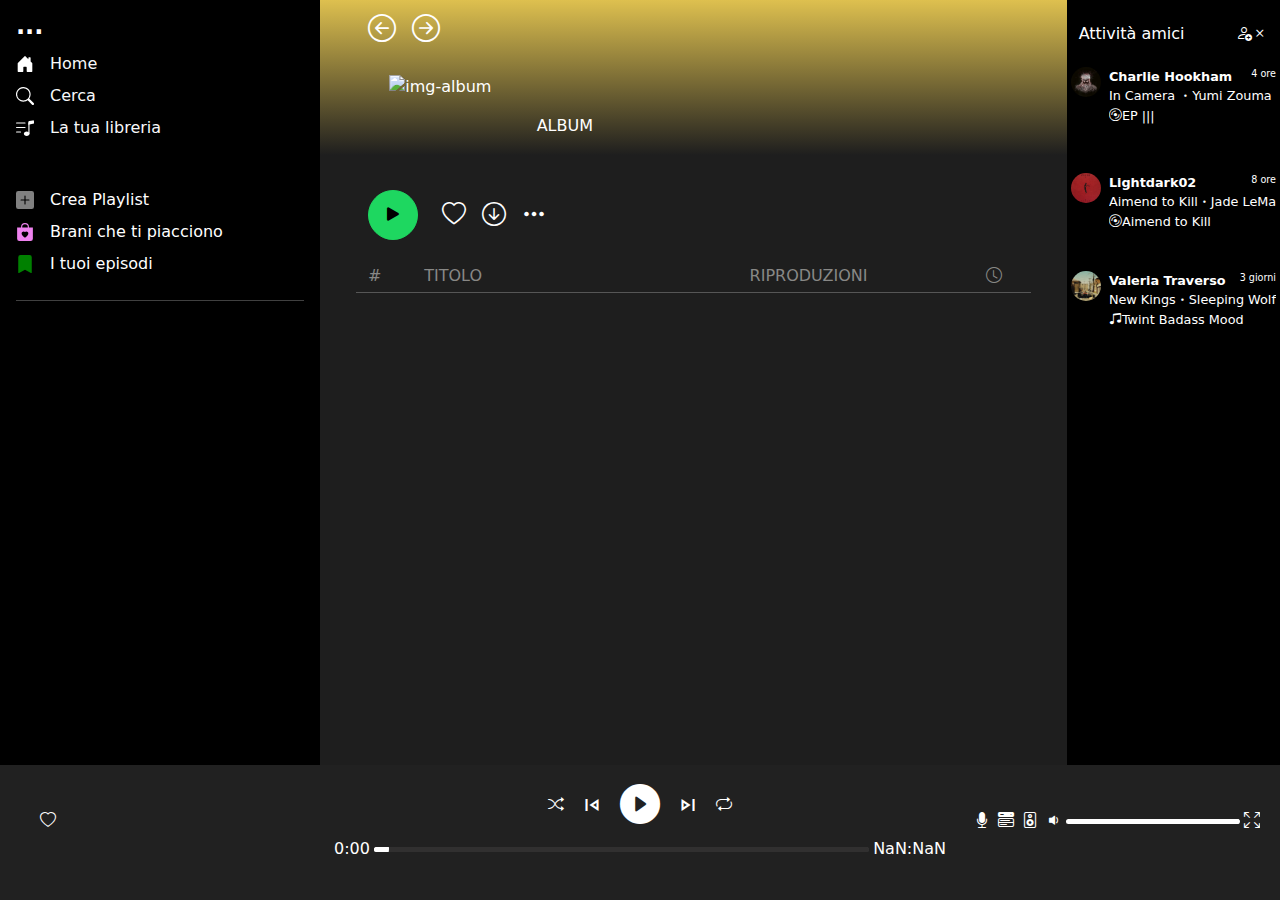
==== commit 8addf103: "commiit personale" ====
--- a/albumdetails.html
+++ b/albumdetails.html
@@ -11,8 +11,6 @@
         href="https://fonts.googleapis.com/css2?family=Material+Symbols+Outlined:opsz,wght,FILL,GRAD@24,400,0,0" />
     <link rel="stylesheet" href="assets/style/custom-style.css" />
     <link rel="stylesheet" href="https://cdn.jsdelivr.net/npm/bootstrap-icons@1.11.3/font/bootstrap-icons.min.css">
-    <link rel="icon" href="assets/imgs/main/icons8-spotify.svg" type="image/x-icon">
-
     <style>
         #mobileFooter {
             background-color: rgba(30, 30, 30, 0.96);
@@ -22,6 +20,11 @@
             .divPlayer {
                 bottom: 0 !important
             }
+            #centerColumn{
+                margin:15%
+            }
+            
+
 
         }
     </style>
@@ -63,15 +66,16 @@
                         <div class="col-3 col-md-12 text-md-center col-lg-3 mt-3 mt-lg-5 mt-sm-5 mt-xl-4">
                             <img src="" class="img-fluid" id="imgDetails" alt="img-album">
                         </div>
-                        <div class="col-9 col-lg-9 d-flex flex-column ms-3  fs-sm-4  mt-xl-5 mt-xxl-8   ">
+                        <div class="col-9 col-lg-9 d-flex flex-column mt-5 mt-lg-3 mt-sm-3 mt-xl-5 ">
                             <p class="mt-3 mb-1">ALBUM</p>
                             <h1 class="flex-grow-2 mb-2 fs-9 fw-bold" id="title"></h1>
                             <p class="flex-grow-1" id="artist"></p>
-                          </div>
+                        </div>
 
                     </div>
                     <div class="mt-4 d-flex align-items-center">
-                        <button type="button"  id="playArtist"  class="btn btn-primary rounded-circle me-2 "> <i class="bi bi-play-fill fs-4"></i></button>
+                        <button type="button" id="playArtist" class="btn btn-primary rounded-circle me-2 "> <i
+                                class="bi bi-play-fill fs-4"></i></button>
                         <i class="bi bi-heart ms-lg-3 fs-4"></i>
                         <i class="bi bi-arrow-down-circle fs-4 ms-3"></i>
                         <i class="bi bi-three-dots fs-4 ms-3"></i>
@@ -178,7 +182,7 @@
                         <p id="artistPlayer" class="m-0"></p>
                     </div>
                     <div class="ms-2">
-                        <i id="heart" class="bi bi-heart ms-2"></i>
+                        <i class="bi bi-heart ms-2"></i>
                         <!--<i class="bi bi-heart-fill"></i> -->
                     </div>
                 </div>
@@ -216,7 +220,7 @@
         </div>
     </div>
 
-    <div class='container-fluid position-fixed bottom-0 h-10 d-lg-none d-flex justify-content-between align-items-center'
+    <div class='container-fluid position-fixed bottom-0 h-10 d-lg-none d-flex justify-content-between align-items-center z-3'
         id="mobileFooter">
         <a href='index.html'>
             <div class="icon w-100 d-flex flex-column align-items-center ">
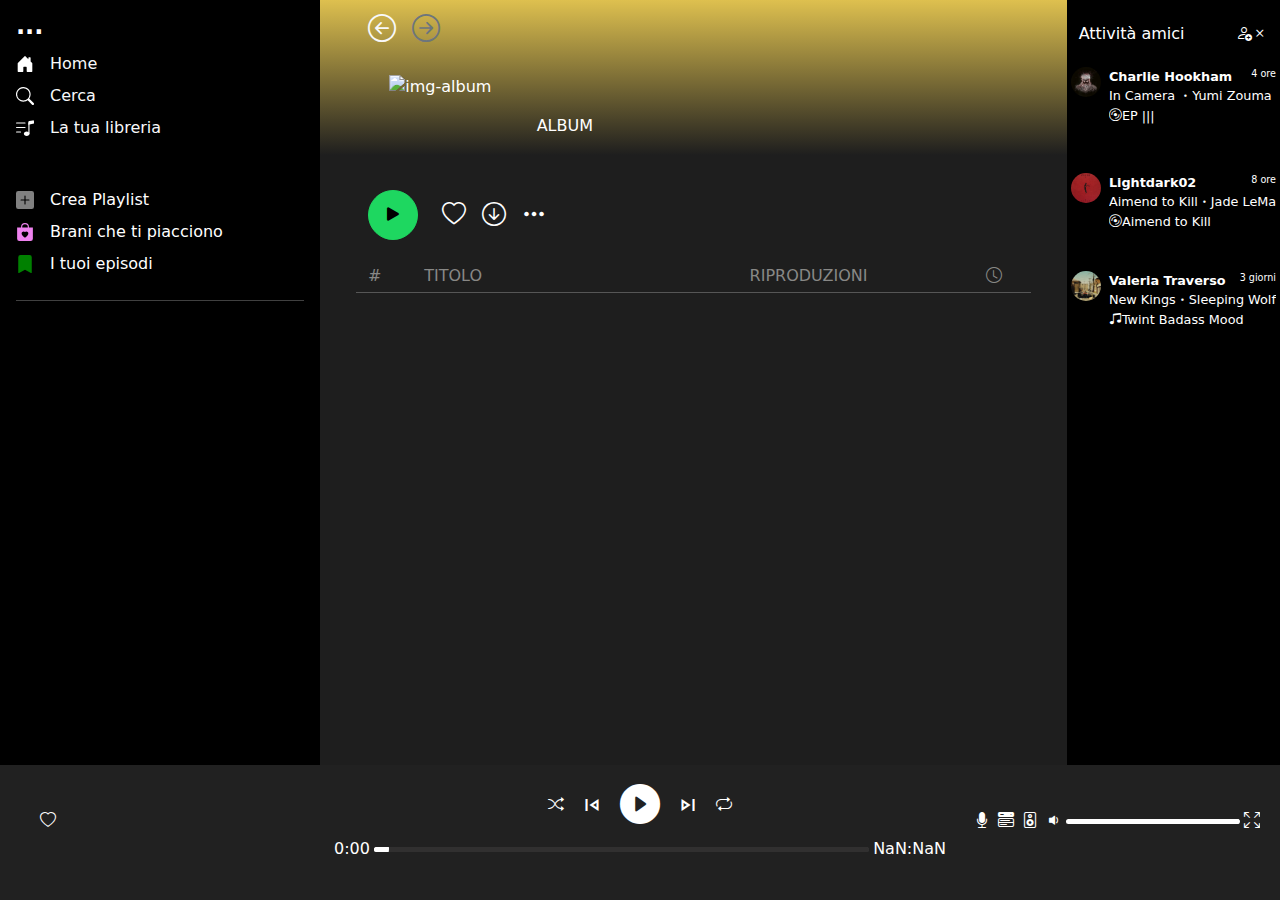
==== commit 020949df: "Merge branch 'main' into search-page" ====
--- a/albumdetails.html
+++ b/albumdetails.html
@@ -11,6 +11,8 @@
         href="https://fonts.googleapis.com/css2?family=Material+Symbols+Outlined:opsz,wght,FILL,GRAD@24,400,0,0" />
     <link rel="stylesheet" href="assets/style/custom-style.css" />
     <link rel="stylesheet" href="https://cdn.jsdelivr.net/npm/bootstrap-icons@1.11.3/font/bootstrap-icons.min.css">
+    <link rel="icon" href="assets/imgs/main/icons8-spotify.svg" type="image/x-icon">
+
     <style>
         #mobileFooter {
             background-color: rgba(30, 30, 30, 0.96);
@@ -60,8 +62,9 @@
                 <div class="col-12  px-5 pt-5 col-lg-7  albumHead" id="albumdettagli" style="margin-bottom: 40%;" id="centerColumn">
                     <div class="row ">
                         <div class="d-flex mt-2">
-                            <i class="bi bi-arrow-left-circle fs-3"></i>
-                            <i class="bi bi-arrow-right-circle fs-3 ms-3"></i>
+                            <a href="index.html" class="text-decoration-none text-light"><i class="bi bi-arrow-left-circle fs-3"></i></a>
+
+                            <i class="bi bi-arrow-right-circle fs-3 ms-3 text-secondary"></i>
                         </div>
                         <div class="col-3 col-md-12 text-md-center col-lg-3 mt-3 mt-lg-5 mt-sm-5 mt-xl-4">
                             <img src="" class="img-fluid" id="imgDetails" alt="img-album">
@@ -182,7 +185,7 @@
                         <p id="artistPlayer" class="m-0"></p>
                     </div>
                     <div class="ms-2">
-                        <i class="bi bi-heart ms-2"></i>
+                        <i id="heart" class="bi bi-heart ms-2"></i>
                         <!--<i class="bi bi-heart-fill"></i> -->
                     </div>
                 </div>
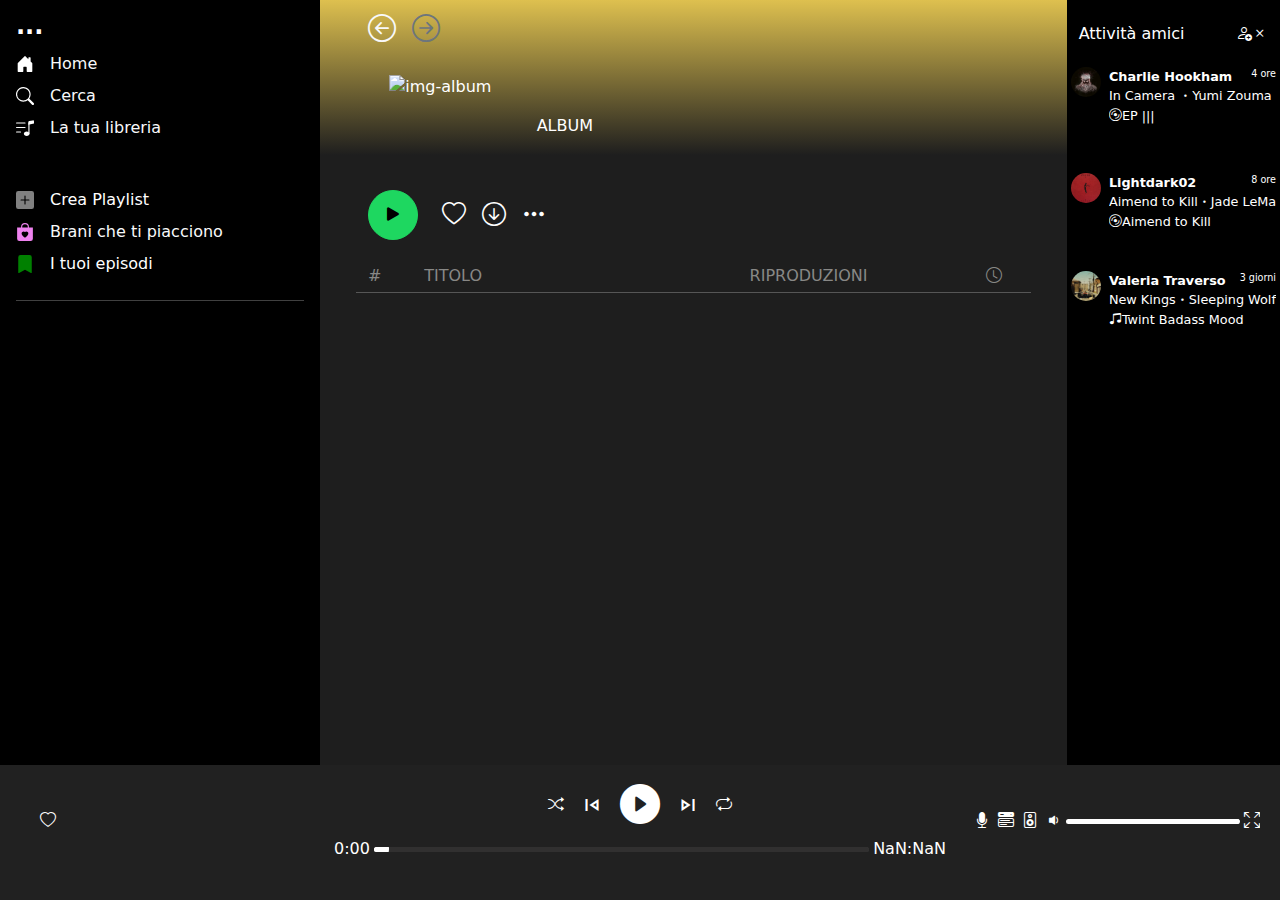
==== commit 26e6553f: "Commit" ====
--- a/albumdetails.html
+++ b/albumdetails.html
@@ -51,7 +51,7 @@
                     <p class="d-flex align-items-center mb-2"><img src="assets/icons/plus-square-fill.svg"
                             alt="playIcon" class="me-3">Crea Playlist</p>
                     <p class="d-flex align-items-center mb-2"><img src="assets/icons/bag-heart-fill.svg" alt="heartIcon"
-                            class="me-3">Brani che ti piacciono</p>
+                            class="me-3"><a href="miPiace.html" class="text-decoration-none text-light">Brani che ti piacciono</a></p>
                     <p class="d-flex align-items-center mb-2"><img src="assets/icons/bookmark-fill.svg"
                             alt="episodesIcon" class="me-3">I tuoi episodi</p>
                     <hr style="border-width:1px">
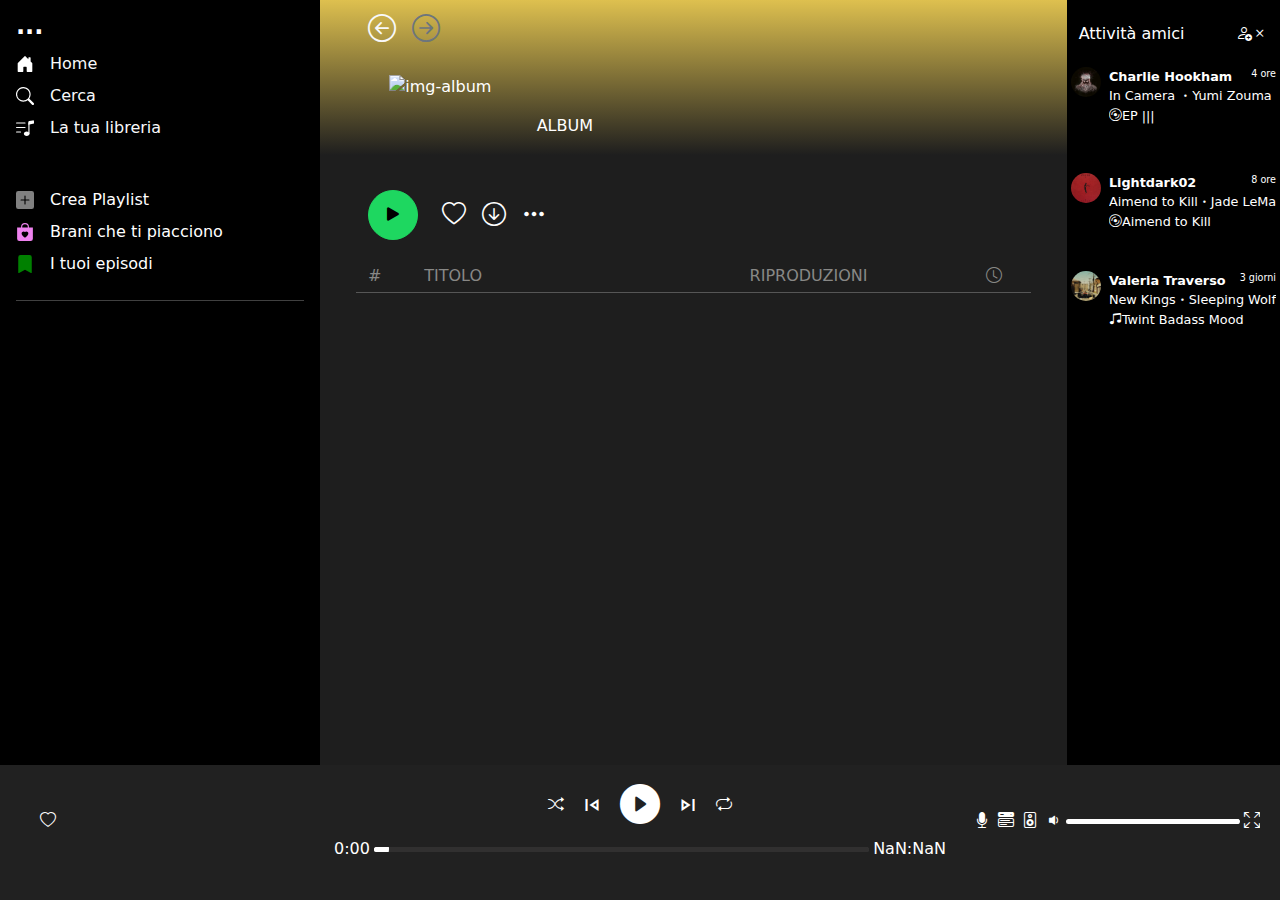
==== commit 80c4516a: "ok" ====
--- a/albumdetails.html
+++ b/albumdetails.html
@@ -51,7 +51,7 @@
                     <p class="d-flex align-items-center mb-2"><img src="assets/icons/plus-square-fill.svg"
                             alt="playIcon" class="me-3">Crea Playlist</p>
                     <p class="d-flex align-items-center mb-2"><img src="assets/icons/bag-heart-fill.svg" alt="heartIcon"
-                            class="me-3"><a href="miPiace.html" class="text-decoration-none text-light">Brani che ti piacciono</a></p>
+                            class="me-3">Brani che ti piacciono</p>
                     <p class="d-flex align-items-center mb-2"><img src="assets/icons/bookmark-fill.svg"
                             alt="episodesIcon" class="me-3">I tuoi episodi</p>
                     <hr style="border-width:1px">
@@ -66,6 +66,7 @@
 
                             <i class="bi bi-arrow-right-circle fs-3 ms-3 text-secondary"></i>
                         </div>
+                    
                         <div class="col-3 col-md-12 text-md-center col-lg-3 mt-3 mt-lg-5 mt-sm-5 mt-xl-4">
                             <img src="" class="img-fluid" id="imgDetails" alt="img-album">
                         </div>
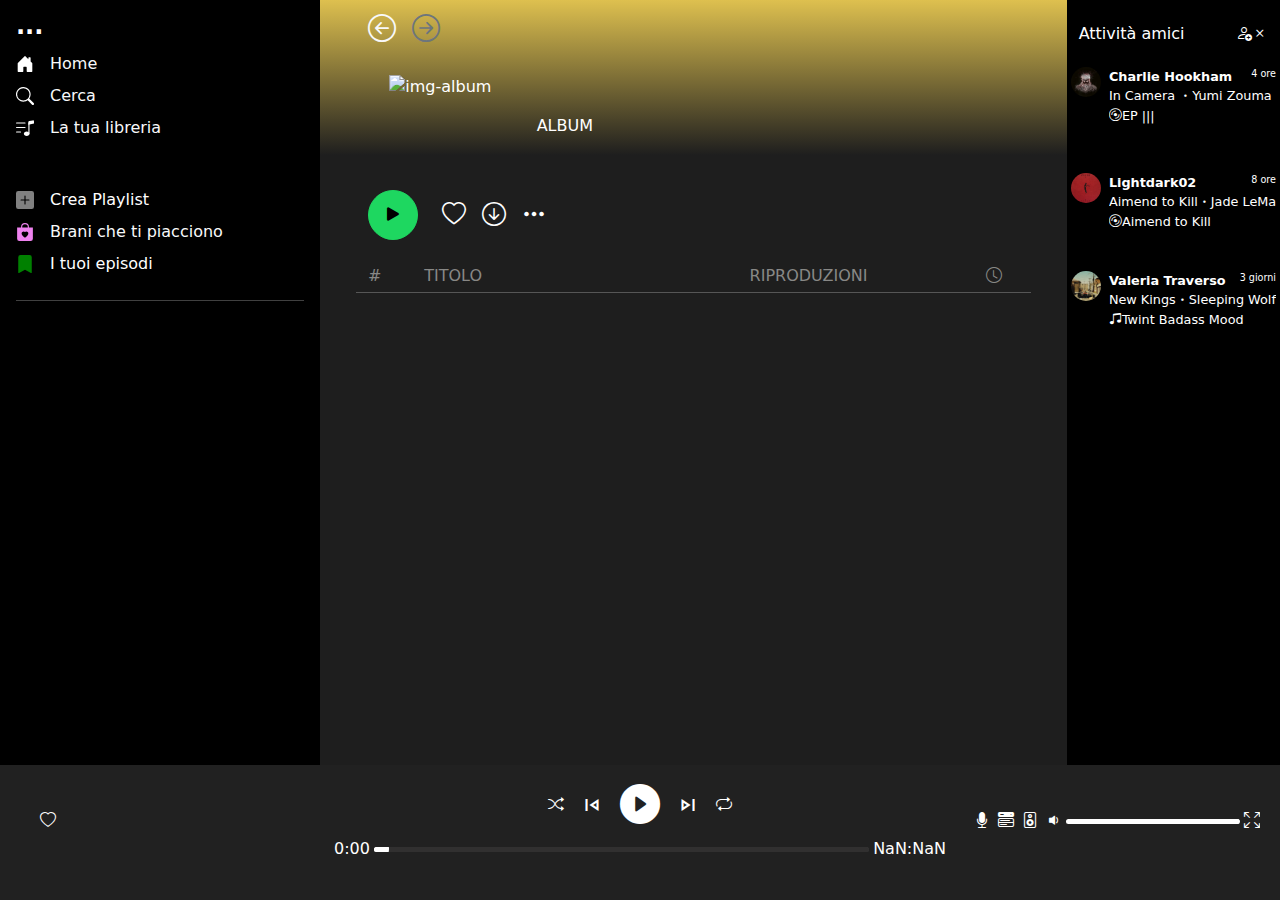
==== commit 575022a3: "Merge branch 'main' into lastbranch" ====
--- a/albumdetails.html
+++ b/albumdetails.html
@@ -51,7 +51,7 @@
                     <p class="d-flex align-items-center mb-2"><img src="assets/icons/plus-square-fill.svg"
                             alt="playIcon" class="me-3">Crea Playlist</p>
                     <p class="d-flex align-items-center mb-2"><img src="assets/icons/bag-heart-fill.svg" alt="heartIcon"
-                            class="me-3">Brani che ti piacciono</p>
+                            class="me-3"><a href="miPiace.html" class="text-decoration-none text-light">Brani che ti piacciono</a></p>
                     <p class="d-flex align-items-center mb-2"><img src="assets/icons/bookmark-fill.svg"
                             alt="episodesIcon" class="me-3">I tuoi episodi</p>
                     <hr style="border-width:1px">
